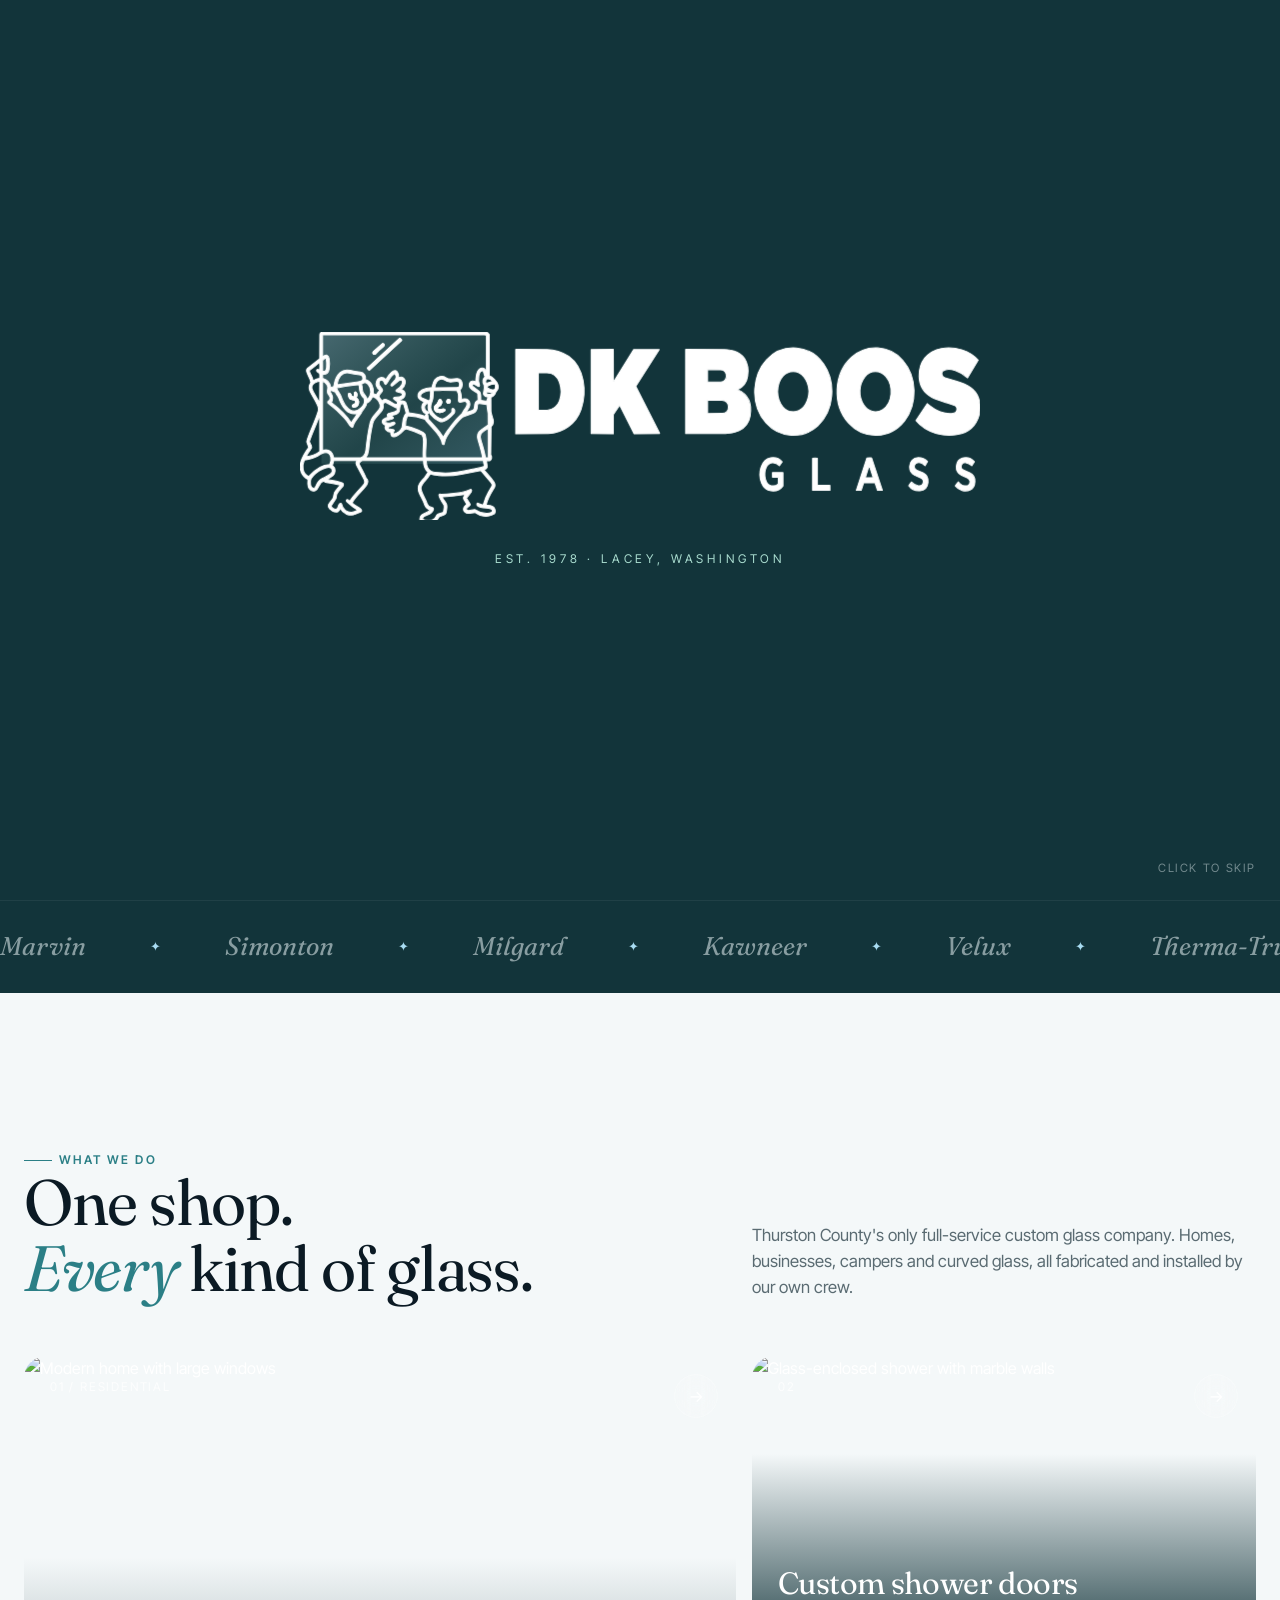
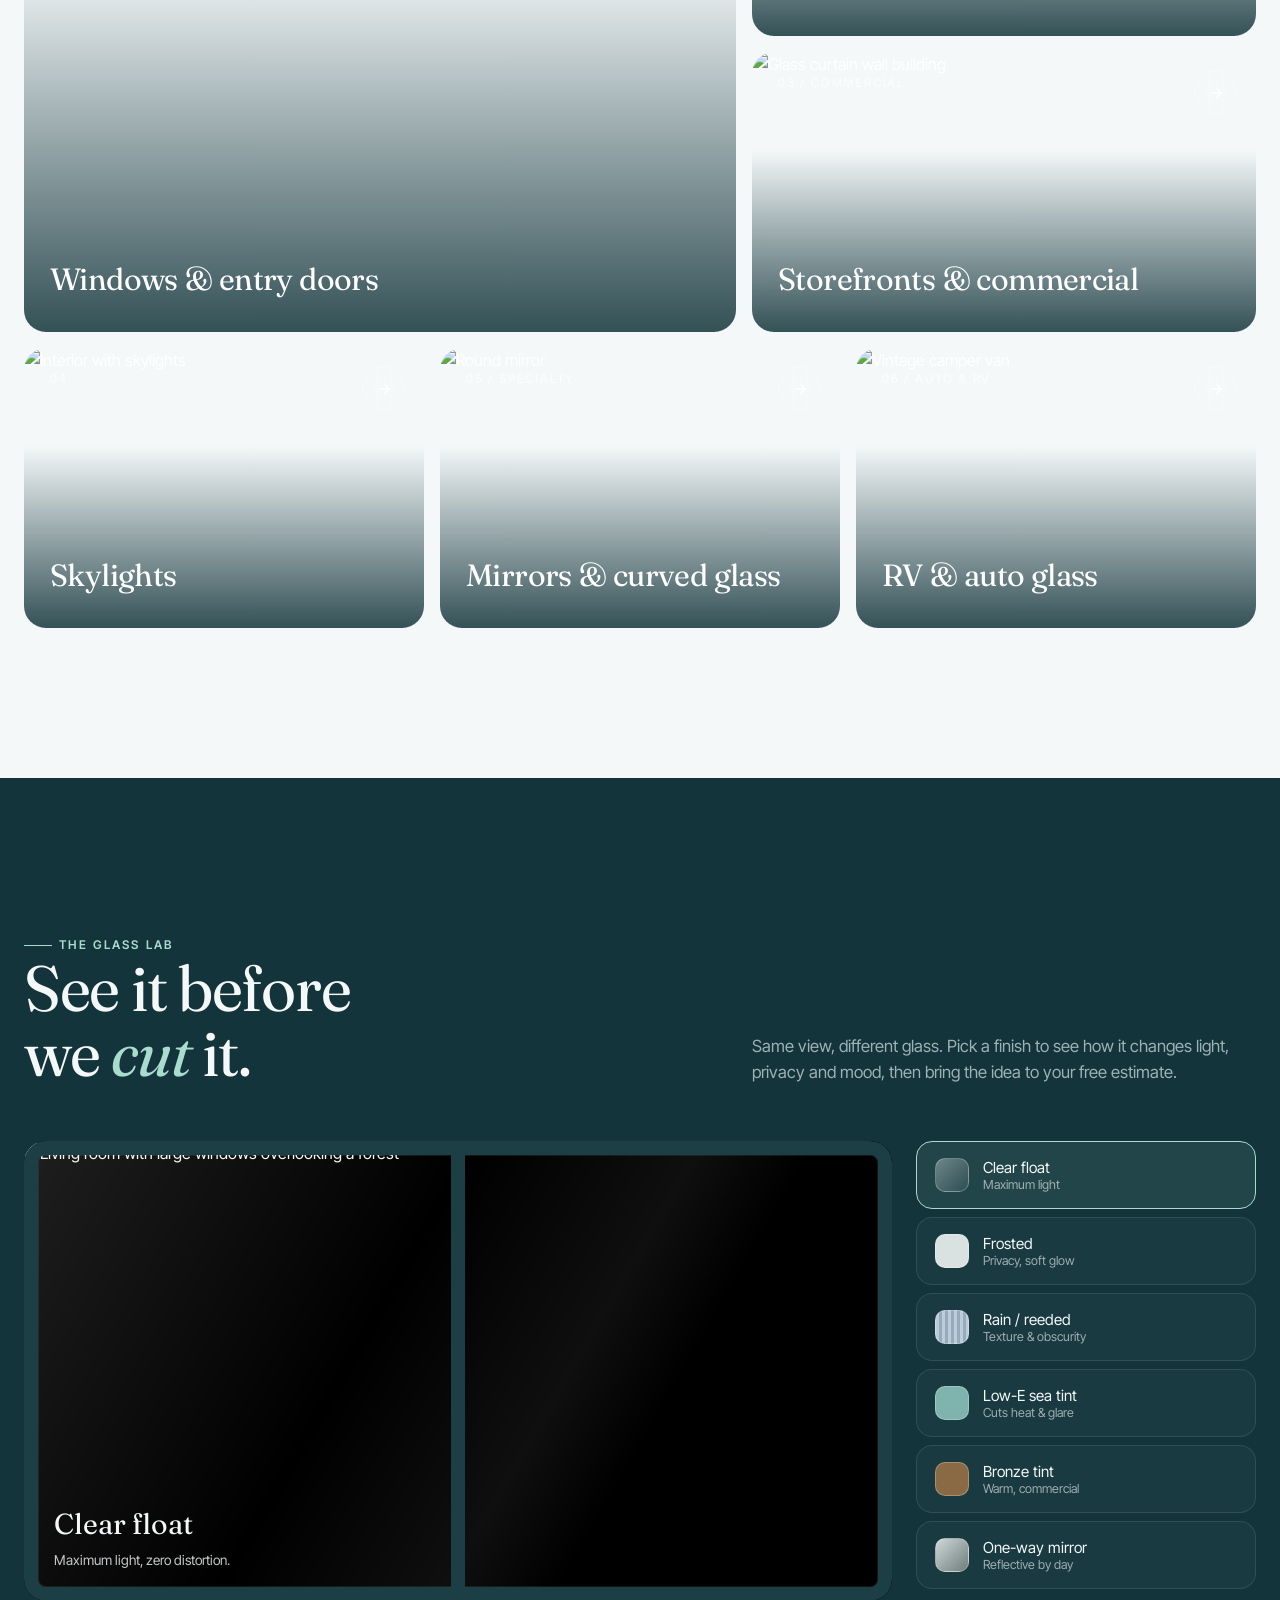
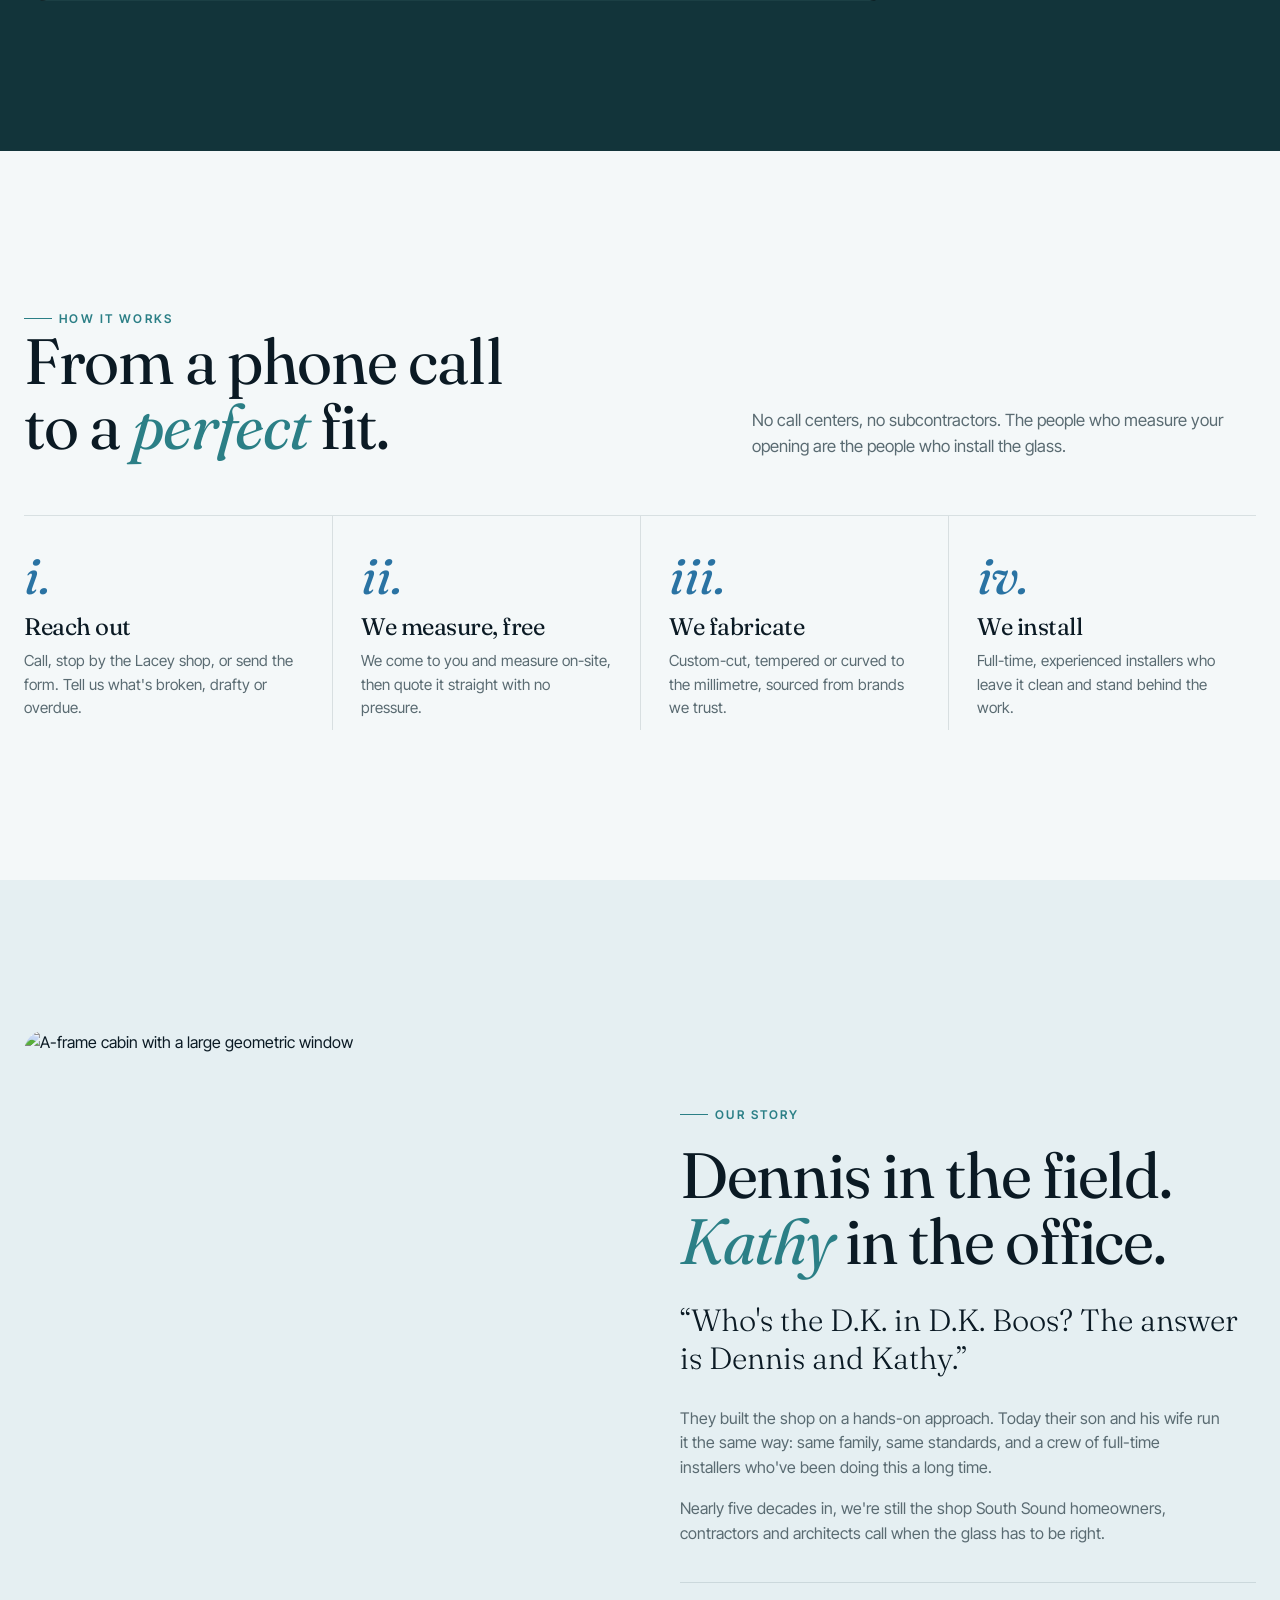
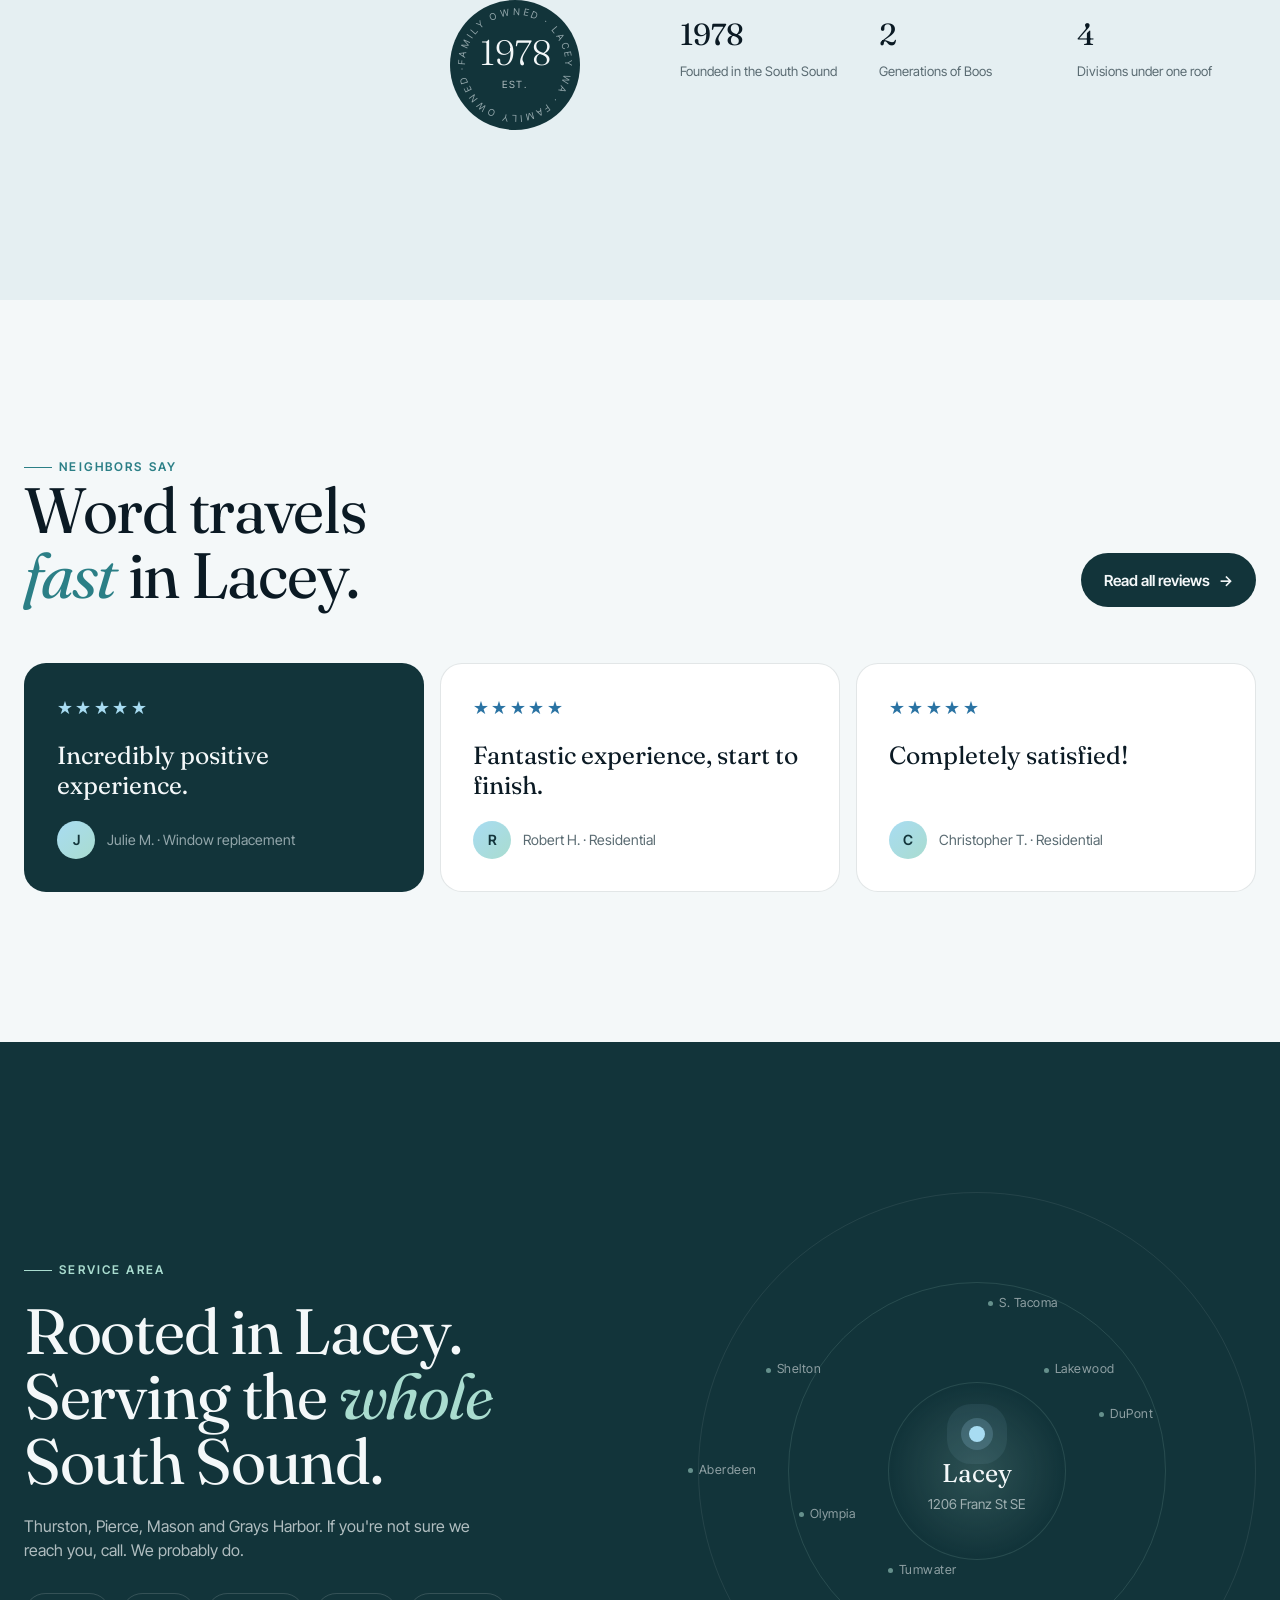
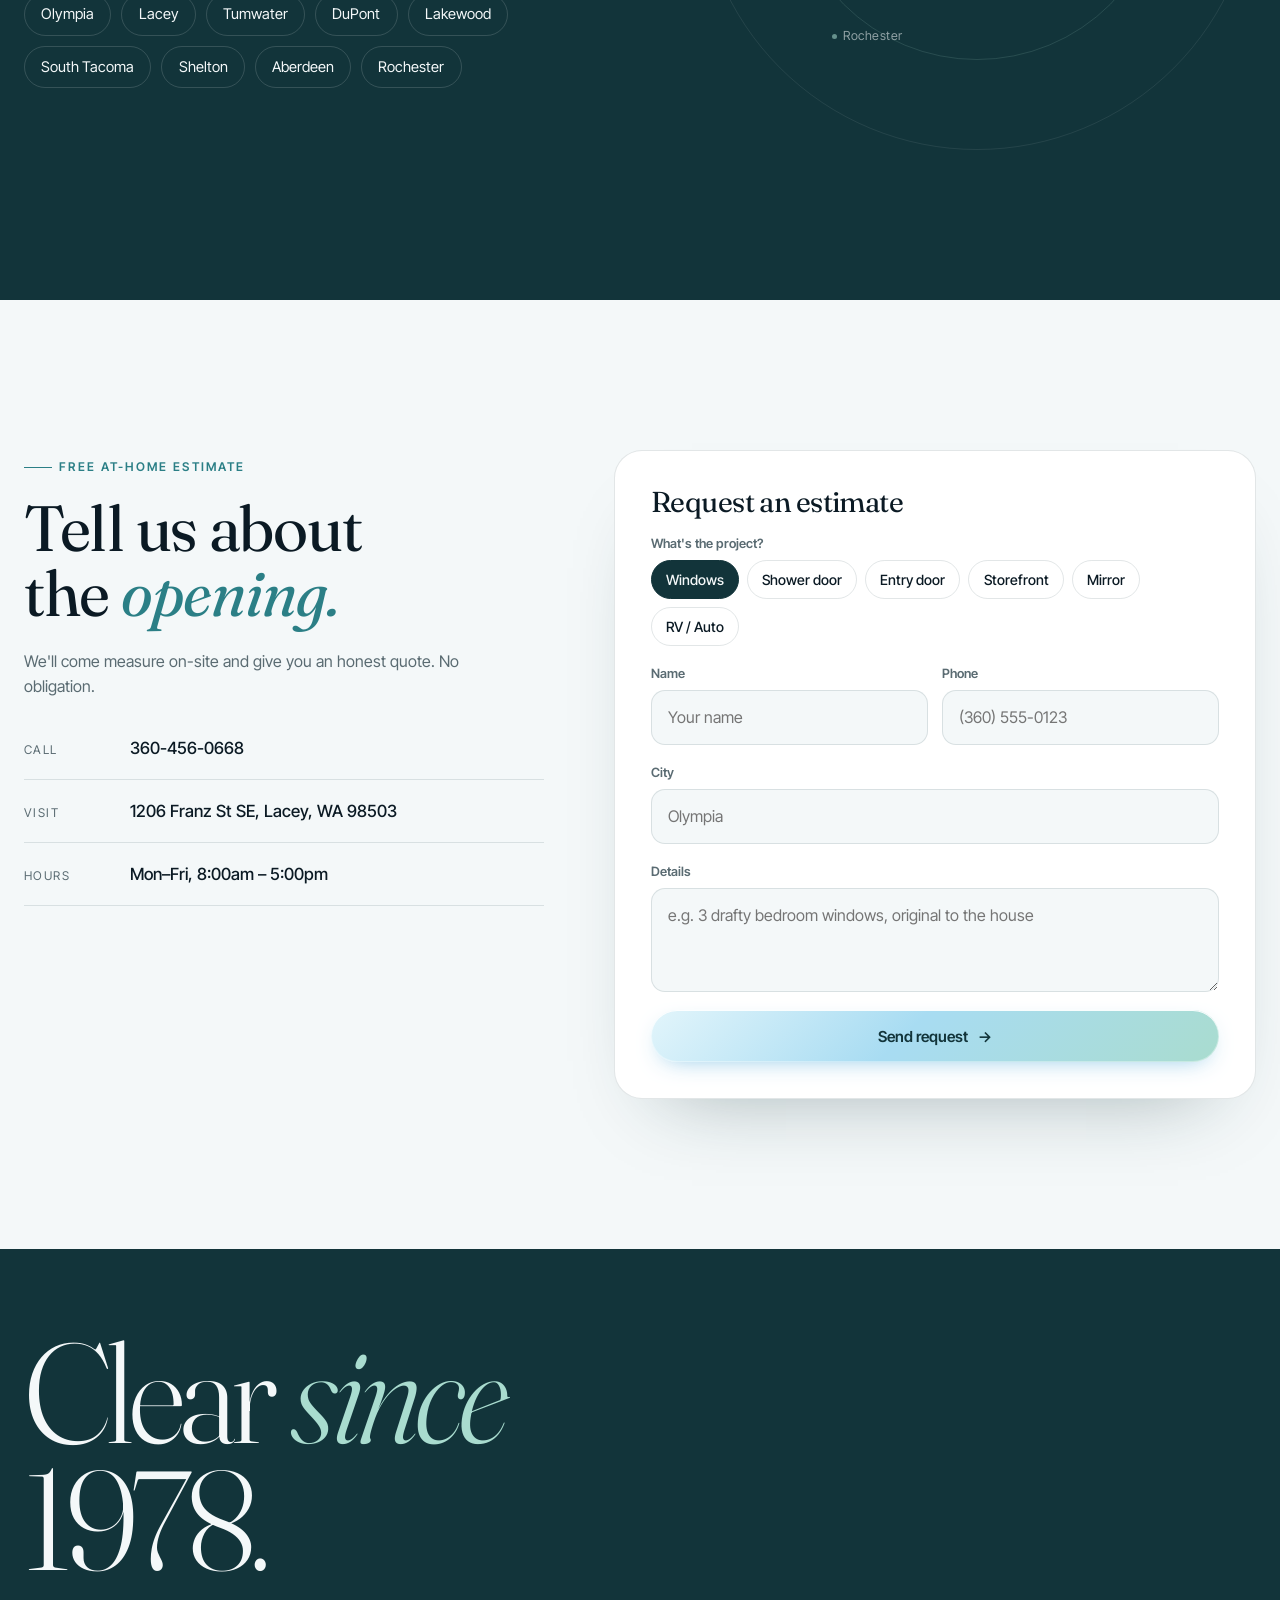
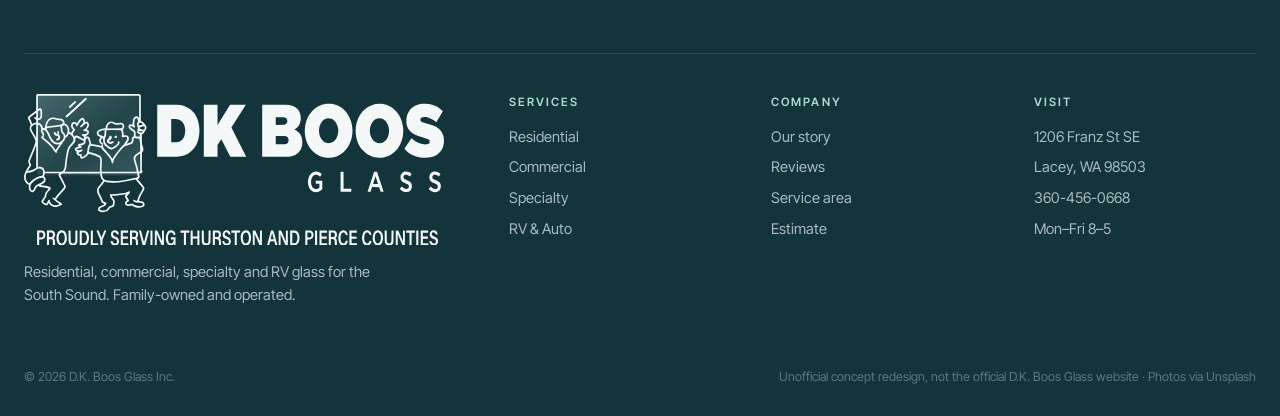
==== index.html @ 92bb576a "D.K. Boos Glass concept redesign Single-page prototype: deep-teal and ice-blue glass theme, inline S" ====
<!doctype html>
<html lang="en">
<head>
<meta charset="utf-8">
<meta name="viewport" content="width=device-width, initial-scale=1">
<meta name="robots" content="noindex, nofollow">
<title>D.K. Boos Glass — Concept</title>
<link rel="preconnect" href="https://fonts.googleapis.com">
<link rel="preconnect" href="https://fonts.gstatic.com" crossorigin>
<link href="https://fonts.googleapis.com/css2?family=Fraunces:ital,opsz,wght@0,9..144,300..700;1,9..144,300..600&family=Inter+Tight:wght@400;500;600&display=swap" rel="stylesheet">
<style>
:root{
  --ink:#12343a;        /* deep teal (logo ref) */
  --ink-2:#1b3f44;
  --paper:#f4f8f9;      /* cool white */
  --paper-2:#e5eff2;    /* mist */
  --sea:#a9dccf;        /* sea glass */
  --sea-deep:#2b7f86;   /* teal for accents on light */
  --accent:#a8dcf2;     /* ice blue */
  --accent-2:#6fb8e0;   /* sky */
  --accent-ink:#2a73a3; /* blue for accents on light */
  --text:#0b1a24;
  --muted:#5a6b72;
  --line:rgba(18,52,58,.12);
  --glass:rgba(255,255,255,.08);
  --glass-line:rgba(255,255,255,.18);
  --serif:"Fraunces", Georgia, serif;
  --sans:"Inter Tight", system-ui, -apple-system, sans-serif;
  --r:22px;
  --ease:cubic-bezier(.2,.7,.1,1);
}
*{box-sizing:border-box;margin:0;padding:0}
html{scroll-behavior:smooth}
body{font-family:var(--sans);color:var(--text);background:var(--paper);-webkit-font-smoothing:antialiased;line-height:1.55;overflow-x:hidden}
img{display:block;max-width:100%}
a{color:inherit;text-decoration:none}
.wrap{width:min(1240px,100% - 48px);margin-inline:auto}
.eyebrow{font-size:.75rem;letter-spacing:.18em;text-transform:uppercase;font-weight:600;color:var(--sea-deep);display:inline-flex;align-items:center;gap:.6em}
.eyebrow::before{content:"";width:28px;height:1px;background:currentColor}
h1,h2,h3{font-family:var(--serif);font-weight:400;letter-spacing:-.02em;line-height:1.02}
h2{font-size:clamp(2.4rem,5vw,4.2rem)}
em{font-style:italic;color:var(--sea-deep)}
.btn{display:inline-flex;align-items:center;gap:.6em;padding:1em 1.5em;border-radius:999px;font-weight:600;font-size:.95rem;transition:transform .3s var(--ease),background .3s,box-shadow .3s;cursor:pointer;border:0;font-family:inherit}
.btn:hover{transform:translateY(-2px)}
.btn-primary{background:linear-gradient(135deg,#e2f5fb 0%,var(--accent) 45%,var(--sea) 100%);color:var(--ink);position:relative;overflow:hidden;box-shadow:inset 0 1px 0 rgba(255,255,255,.9),inset 0 0 0 1px rgba(255,255,255,.35),0 8px 24px -12px rgba(111,184,224,.9)}
.btn-primary::after{content:"";position:absolute;inset:0;background:linear-gradient(115deg,transparent 30%,rgba(255,255,255,.7) 50%,transparent 70%);transform:translateX(-120%);transition:transform .8s var(--ease)}
.btn-primary:hover::after{transform:translateX(120%)}
.btn-primary:hover{box-shadow:inset 0 1px 0 rgba(255,255,255,.9),0 14px 34px -10px rgba(111,184,224,.95)}
.btn-primary>*{position:relative;z-index:1}
.btn-ghost{background:var(--glass);color:#fff;border:1px solid var(--glass-line);backdrop-filter:blur(12px);-webkit-backdrop-filter:blur(12px)}
.btn-dark{background:var(--ink);color:var(--paper)}
.arrow{transition:transform .3s var(--ease)}
.btn:hover .arrow{transform:translateX(4px)}

/* NAV */
.nav{position:fixed;top:16px;left:50%;transform:translateX(-50%);z-index:50;width:min(1240px,100% - 32px);display:flex;align-items:center;justify-content:space-between;padding:10px 10px 10px 22px;border-radius:999px;background:rgba(18,52,58,.35);border:1px solid var(--glass-line);backdrop-filter:blur(18px) saturate(1.4);-webkit-backdrop-filter:blur(18px) saturate(1.4);color:#fff;transition:background .4s}
.nav.scrolled{background:rgba(18,52,58,.82)}
.logo{display:flex;align-items:center;gap:.65em;font-family:var(--serif);font-size:1.25rem;letter-spacing:-.01em}
.logo-mark{width:30px;height:30px;border-radius:8px;background:linear-gradient(135deg,var(--sea) 0%,rgba(169,214,200,.25) 55%,var(--accent) 100%);position:relative;overflow:hidden;box-shadow:inset 0 0 0 1px rgba(255,255,255,.4)}
.logo-mark::after{content:"";position:absolute;inset:-40%;background:linear-gradient(115deg,transparent 40%,rgba(255,255,255,.75) 50%,transparent 60%);animation:sheen 5s infinite}
@keyframes sheen{0%,60%{transform:translateX(-60%)}100%{transform:translateX(60%)}}
.brand-logo{height:42px;width:auto;color:#fff;display:block;overflow:hidden}
.foot-logo{height:auto;width:min(420px,100%);color:var(--paper)}
.glint{animation:glint 7s var(--ease) infinite}
@keyframes glint{0%,55%{transform:translate(0,0) skewX(-18deg)}100%{transform:translate(150px,0) skewX(-18deg)}}
.logo:hover .glint{animation-duration:1.6s}
.hero .eyebrow{text-shadow:0 1px 12px rgba(0,0,0,.6)}
.logo-est{font-family:var(--sans);font-size:.58rem;letter-spacing:.18em;text-transform:uppercase;line-height:1.3;color:var(--accent);padding-left:.8em;border-left:1px solid var(--glass-line)}
.logo small{font-family:var(--sans);font-size:.62rem;letter-spacing:.2em;text-transform:uppercase;opacity:.6;display:block;margin-top:2px}
.nav-links{display:flex;gap:2rem;font-size:.9rem;opacity:.9}
.nav-links a{position:relative}
.nav-links a::after{content:"";position:absolute;left:0;bottom:-4px;height:1px;width:100%;background:var(--sea);transform:scaleX(0);transform-origin:left;transition:transform .3s var(--ease)}
.nav-links a:hover::after{transform:scaleX(1)}
.nav-cta{display:flex;gap:8px;align-items:center}
.nav-phone{font-size:.88rem;opacity:.85;padding:0 .6em}
.nav .btn{padding:.75em 1.2em}

/* HERO */
.hero{position:relative;min-height:100svh;display:flex;align-items:flex-end;color:#fff;background:var(--ink);overflow:hidden}
.hero-img{position:absolute;inset:0;background:url("https://images.unsplash.com/photo-1781328487854-07a1600ab0a8?auto=format&fit=crop&w=2400&q=80") center/cover;transform:scale(1.08);animation:heroZoom 18s var(--ease) forwards}
@keyframes heroZoom{to{transform:scale(1)}}
.hero::after{content:"";position:absolute;inset:0;background:linear-gradient(180deg,rgba(18,52,58,.55) 0%,rgba(18,52,58,.1) 35%,rgba(18,52,58,.85) 100%)}
.hero-inner{position:relative;z-index:2;padding:0 0 64px;display:grid;grid-template-columns:1.4fr .8fr;gap:48px;align-items:end}
.hero .eyebrow{color:var(--sea)}
.hero h1{font-size:clamp(3.2rem,9vw,8.4rem);font-weight:300;margin:.25em 0 .3em}
.hero h1 em{color:var(--sea);font-weight:300}
.hero p.lead{font-size:clamp(1.05rem,1.4vw,1.25rem);max-width:34em;opacity:.85}
.hero-actions{display:flex;gap:12px;flex-wrap:wrap;margin-top:2rem}
.pane{background:rgba(255,255,255,.07);border:1px solid var(--glass-line);border-radius:var(--r);backdrop-filter:blur(22px) saturate(1.5);-webkit-backdrop-filter:blur(22px) saturate(1.5);padding:26px;position:relative;overflow:hidden}
.pane::before{content:"";position:absolute;inset:0;background:linear-gradient(130deg,rgba(255,255,255,.18),transparent 40%);pointer-events:none}
.stats{display:grid;grid-template-columns:1fr 1fr;gap:22px}
.stat b{font-family:var(--serif);font-weight:300;font-size:2.6rem;display:block;line-height:1}
.stat span{font-size:.78rem;opacity:.7;letter-spacing:.04em}
.pane hr{border:0;border-top:1px solid var(--glass-line);margin:20px 0}
.pane .open{display:flex;align-items:center;gap:.6em;font-size:.85rem}
.dot{width:8px;height:8px;border-radius:50%;background:#6fe3b4;box-shadow:0 0 0 4px rgba(111,227,180,.2);animation:pulse 2s infinite}
@keyframes pulse{50%{box-shadow:0 0 0 8px rgba(111,227,180,0)}}
.scroll-cue{position:absolute;left:50%;bottom:18px;z-index:3;width:1px;height:38px;background:linear-gradient(var(--sea),transparent);animation:cue 2s infinite}
@keyframes cue{0%{transform:scaleY(0);transform-origin:top}50%{transform:scaleY(1);transform-origin:top}51%{transform-origin:bottom}100%{transform:scaleY(0);transform-origin:bottom}}

/* MARQUEE */
.marquee{background:var(--ink);color:rgba(234,244,246,.55);padding:26px 0;overflow:hidden;border-top:1px solid rgba(255,255,255,.06)}
.marquee-track{display:flex;gap:64px;width:max-content;animation:marq 38s linear infinite;font-family:var(--serif);font-size:1.6rem;font-style:italic}
.marquee-track span{display:flex;align-items:center;gap:64px;white-space:nowrap}
.marquee-track span::after{content:"✦";font-style:normal;font-size:.8rem;color:var(--accent)}
@keyframes marq{to{transform:translateX(-50%)}}

/* SECTIONS */
section{padding:clamp(80px,12vw,150px) 0}
.sec-head{display:flex;justify-content:space-between;align-items:end;gap:40px;margin-bottom:56px;flex-wrap:wrap}
.sec-head p{max-width:30em;color:var(--muted);font-size:1.05rem}

/* SERVICES BENTO */
.bento{display:grid;grid-template-columns:repeat(12,1fr);grid-auto-rows:280px;gap:16px}
.tile{position:relative;border-radius:var(--r);overflow:hidden;color:#fff;isolation:isolate;cursor:pointer}
.tile img{position:absolute;inset:0;width:100%;height:100%;object-fit:cover;transition:transform 1s var(--ease)}
.tile:hover img{transform:scale(1.06)}
.tile::after{content:"";position:absolute;inset:0;background:linear-gradient(180deg,transparent 35%,rgba(18,52,58,.85));z-index:1}
.tile-body{position:absolute;inset:auto 0 0 0;padding:26px;z-index:2}
.tile h3{font-size:clamp(1.6rem,2.4vw,2.3rem);margin-bottom:.35em}
.tile .tags{display:flex;flex-wrap:wrap;gap:6px;max-height:0;opacity:0;overflow:hidden;transition:max-height .5s var(--ease),opacity .4s}
.tile:hover .tags,.tile:focus-within .tags{max-height:120px;opacity:1}
.tag{font-size:.75rem;padding:.4em .8em;border-radius:999px;background:rgba(255,255,255,.12);border:1px solid rgba(255,255,255,.2);backdrop-filter:blur(8px);-webkit-backdrop-filter:blur(8px)}
.tile .num{position:absolute;top:22px;left:26px;z-index:2;font-size:.75rem;letter-spacing:.15em;opacity:.8}
.tile .go{position:absolute;top:18px;right:18px;z-index:2;width:44px;height:44px;border-radius:50%;display:grid;place-items:center;background:rgba(255,255,255,.12);border:1px solid rgba(255,255,255,.25);backdrop-filter:blur(10px);-webkit-backdrop-filter:blur(10px);transition:background .3s,transform .4s var(--ease)}
.tile:hover .go{background:var(--accent);color:var(--ink);transform:rotate(-45deg)}
.t1{grid-column:span 7;grid-row:span 2}
.t2{grid-column:span 5}
.t3{grid-column:span 5}
.t4{grid-column:span 4}
.t5{grid-column:span 4}
.t6{grid-column:span 4}

/* GLASS LAB */
.lab{background:var(--ink);color:var(--paper)}
.lab .eyebrow{color:var(--sea)}
.lab .sec-head p{color:rgba(234,244,246,.65)}
.lab em{color:var(--sea)}
.lab-grid{display:grid;grid-template-columns:1fr 340px;gap:24px;align-items:stretch}
.lab-grid>*{min-width:0}
.viewer{position:relative;min-width:0;border-radius:var(--r);overflow:hidden;min-height:460px;background:#000}
.viewer img{position:absolute;inset:0;width:100%;height:100%;object-fit:cover}
.sheet{position:absolute;inset:0;transition:all .7s var(--ease)}
.frame{position:absolute;inset:0;pointer-events:none;border:14px solid #1b3f44;border-radius:var(--r);box-shadow:inset 0 0 0 1px rgba(255,255,255,.08)}
.frame::before{content:"";position:absolute;left:50%;top:0;bottom:0;width:14px;transform:translateX(-50%);background:#1b3f44}
.viewer-label{position:absolute;left:30px;bottom:30px;z-index:3}
.viewer-label b{font-family:var(--serif);font-weight:400;font-size:1.8rem;display:block}
.viewer-label span{font-size:.85rem;opacity:.8}
.options{display:flex;flex-direction:column;gap:8px}
.opt{display:flex;align-items:center;gap:14px;padding:16px 18px;border-radius:16px;border:1px solid rgba(255,255,255,.1);background:rgba(255,255,255,.03);cursor:pointer;transition:all .3s var(--ease);text-align:left;color:inherit;font-family:inherit;font-size:.95rem}
.opt:hover{background:rgba(255,255,255,.07)}
.opt.active{border-color:var(--sea);background:rgba(169,214,200,.1)}
.swatch{width:34px;height:34px;border-radius:10px;flex-shrink:0;border:1px solid rgba(255,255,255,.25)}
.opt small{display:block;opacity:.6;font-size:.78rem}

/* PROCESS */
.steps{display:grid;grid-template-columns:repeat(4,1fr);gap:0;border-top:1px solid var(--line)}
.step{padding:34px 28px 10px 0;position:relative}
.step + .step{padding-left:28px;border-left:1px solid var(--line)}
.step .n{font-family:var(--serif);font-style:italic;font-size:3.2rem;color:var(--accent-ink);line-height:1}
.step h3{font-size:1.5rem;margin:.6em 0 .4em}
.step p{color:var(--muted);font-size:.95rem}

/* STORY */
.story{background:var(--paper-2)}
.story-grid{display:grid;grid-template-columns:1fr 1fr;gap:80px;align-items:center}
.story-img{position:relative;border-radius:var(--r);overflow:hidden;aspect-ratio:4/5}
.story-img img{width:100%;height:100%;object-fit:cover}
.badge{position:absolute;right:20px;bottom:20px;width:130px;height:130px;border-radius:50%;background:var(--ink);color:var(--paper);display:grid;place-items:center;text-align:center;font-family:var(--serif)}
.badge b{font-size:2.2rem;font-weight:300;display:block;line-height:1}
.badge span{font-family:var(--sans);font-size:.62rem;letter-spacing:.18em;text-transform:uppercase;opacity:.7}
.badge svg{position:absolute;inset:0;animation:spin 22s linear infinite}
@keyframes spin{to{transform:rotate(360deg)}}
.story blockquote{font-family:var(--serif);font-size:clamp(1.5rem,2.4vw,2.1rem);line-height:1.25;margin:28px 0;font-weight:300}
.story p{color:var(--muted);margin-bottom:1em;max-width:34em}
.facts{display:grid;grid-template-columns:repeat(3,1fr);gap:20px;margin-top:36px;padding-top:28px;border-top:1px solid var(--line)}
.facts b{font-family:var(--serif);font-weight:400;font-size:1.9rem;display:block}
.facts span{font-size:.82rem;color:var(--muted)}

/* REVIEWS */
.reviews-row{display:grid;grid-template-columns:repeat(3,1fr);gap:16px}
.review{padding:32px;border-radius:var(--r);background:#fff;border:1px solid var(--line);display:flex;flex-direction:column;gap:20px;transition:transform .4s var(--ease),box-shadow .4s}
.review:hover{transform:translateY(-6px);box-shadow:0 30px 60px -30px rgba(18,52,58,.35)}
.stars{color:var(--accent-ink);letter-spacing:.15em}
.review q{font-family:var(--serif);font-size:1.55rem;line-height:1.2;quotes:none}
.review .who{margin-top:auto;font-size:.88rem;color:var(--muted);display:flex;align-items:center;gap:12px}
.avatar{width:38px;height:38px;border-radius:50%;background:var(--sea);display:grid;place-items:center;font-weight:600;color:var(--ink)}
.review.feature{background:var(--ink);color:var(--paper);border-color:transparent}
.review.feature .who{color:rgba(234,244,246,.6)}
.review.feature .stars{color:var(--accent)}
.avatar{background:linear-gradient(135deg,var(--accent),var(--sea))}

/* AREA */
.area{background:var(--ink);color:var(--paper);position:relative;overflow:hidden}
.area .eyebrow{color:var(--sea)}
.area em{color:var(--sea)}
.area-grid{display:grid;grid-template-columns:1.1fr 1fr;gap:60px;align-items:center}
.chips{display:flex;flex-wrap:wrap;gap:10px;margin-top:30px}
.chip{padding:.6em 1.1em;border-radius:999px;border:1px solid rgba(255,255,255,.15);font-size:.92rem;transition:all .3s}
.chip:hover{background:var(--sea);color:var(--ink);border-color:var(--sea)}
.map{position:relative;aspect-ratio:1;border-radius:50%;border:1px solid rgba(255,255,255,.08);display:grid;place-items:center}
.map::before,.map::after{content:"";position:absolute;border-radius:50%;border:1px solid rgba(169,214,200,.15)}
.map::before{inset:16%}
.map::after{inset:34%;background:radial-gradient(circle,rgba(169,214,200,.18),transparent 70%)}
.pin{position:relative;z-index:2;text-align:center}
.pin i{display:block;width:16px;height:16px;border-radius:50%;background:var(--accent);margin:0 auto 12px;box-shadow:0 0 0 8px rgba(159,211,239,.2),0 0 0 22px rgba(159,211,239,.08)}
.pin b{font-family:var(--serif);font-weight:400;font-size:1.6rem}
.pin span{display:block;font-size:.85rem;opacity:.6}
.town{position:absolute;font-size:.78rem;opacity:.55;letter-spacing:.04em}
.town::before{content:"";display:inline-block;width:5px;height:5px;border-radius:50%;background:var(--sea);margin-right:6px;vertical-align:middle}

/* CTA / FORM */
.cta-grid{display:grid;grid-template-columns:1fr 1.1fr;gap:70px;align-items:start}
.cta h2{margin:18px 0 24px}
.contact-list{margin-top:36px;display:grid;gap:18px}
.contact-list div{display:flex;gap:16px;align-items:baseline;padding-bottom:18px;border-bottom:1px solid var(--line)}
.contact-list small{width:90px;flex-shrink:0;font-size:.75rem;letter-spacing:.12em;text-transform:uppercase;color:var(--muted)}
.contact-list b{font-weight:500;font-size:1.05rem}
form{background:#fff;border:1px solid var(--line);border-radius:28px;padding:36px;display:grid;gap:18px;box-shadow:0 40px 80px -50px rgba(18,52,58,.4)}
form h3{font-size:1.8rem}
.field{display:grid;gap:6px}
.field label{font-size:.8rem;font-weight:600;color:var(--muted)}
.field input,.field textarea{font:inherit;padding:14px 16px;border-radius:14px;border:1px solid var(--line);background:var(--paper);transition:border .2s,box-shadow .2s;resize:vertical}
.field input:focus,.field textarea:focus{outline:0;border-color:var(--sea-deep);box-shadow:0 0 0 4px rgba(63,138,120,.15)}
.two{display:grid;grid-template-columns:1fr 1fr;gap:14px}
.picks{display:flex;flex-wrap:wrap;gap:8px}
.picks input{display:none}
.picks label{padding:.55em 1em;border-radius:999px;border:1px solid var(--line);font-size:.88rem;cursor:pointer;font-weight:500;color:var(--text);transition:all .2s}
.picks input:checked + label{background:var(--ink);color:var(--paper);border-color:var(--ink)}
form .btn{justify-content:center;width:100%;padding:1.1em}
.sent{display:none;text-align:center;padding:40px 10px}
.sent b{font-family:var(--serif);font-size:2rem;font-weight:400;display:block;margin-bottom:.3em}

/* FOOTER */
footer{background:var(--ink);color:rgba(234,244,246,.7);padding:80px 0 30px}
.foot-big{font-family:var(--serif);font-size:clamp(3rem,11vw,10rem);line-height:.9;color:var(--paper);letter-spacing:-.04em;font-weight:300}
.foot-big em{color:var(--sea)}
.foot-grid{display:grid;grid-template-columns:2fr 1fr 1fr 1fr;gap:40px;margin-top:70px;padding-top:40px;border-top:1px solid rgba(255,255,255,.1);font-size:.92rem}
.foot-grid h4{font-size:.72rem;letter-spacing:.18em;text-transform:uppercase;color:var(--sea);margin-bottom:14px;font-weight:600}
.foot-grid li{list-style:none;margin-bottom:8px}
.foot-grid a:hover{color:var(--paper)}
.legal{display:flex;justify-content:space-between;margin-top:60px;font-size:.78rem;opacity:.5;flex-wrap:wrap;gap:10px}


/* INTRO — logo draws itself, then flies into the nav */
.intro{position:fixed;inset:0;z-index:100;display:grid;place-items:center;background-color:var(--ink);transition:background-color .9s var(--ease);cursor:pointer}
.intro.out{background-color:rgba(18,52,58,0);pointer-events:none}
.intro-wrap{display:flex;flex-direction:column;align-items:center;gap:30px}
.intro svg{width:min(680px,84vw);height:auto;color:#fff;overflow:hidden;transform-origin:0 0;transition:transform .95s cubic-bezier(.7,0,.2,1)}
.intro .pane-tint{opacity:0;transition:opacity .8s ease 2.1s}
.intro.drawn .pane-tint{opacity:1}
.intro .glint{animation:glintOnce 1.1s var(--ease) 2.3s both}
@keyframes glintOnce{from{transform:translate(0,0) skewX(-18deg)}to{transform:translate(150px,0) skewX(-18deg)}}
.intro-sub{font-size:.75rem;letter-spacing:.32em;text-transform:uppercase;color:var(--sea);opacity:0;transform:translateY(8px);transition:opacity .7s ease 2s,transform .7s var(--ease) 2s}
.intro.drawn .intro-sub{opacity:1;transform:none}
.intro.out .intro-sub{opacity:0;transition-delay:0s;transition-duration:.3s}
.intro-skip{position:absolute;right:24px;bottom:22px;font-size:.72rem;letter-spacing:.14em;text-transform:uppercase;color:rgba(234,244,246,.45);transition:opacity .3s}
.intro.out .intro-skip{opacity:0}
body.intro-on{overflow:hidden}
body.intro-on .nav .brand-logo{opacity:0}
.nav .brand-logo{transition:opacity .25s}

/* REVEAL */
.reveal{opacity:0;transform:translateY(30px);transition:opacity 1s var(--ease),transform 1s var(--ease)}
.reveal.in{opacity:1;transform:none}
@media (prefers-reduced-motion:reduce){*{animation:none!important;transition:none!important}.reveal{opacity:1;transform:none}}

/* RESPONSIVE */
@media (max-width:960px){
  .nav-links,.nav-phone{display:none}
  .hero-inner,.lab-grid,.story-grid,.area-grid,.cta-grid{grid-template-columns:1fr}
  .bento{grid-auto-rows:240px}
  .viewer{min-height:0;aspect-ratio:16/10}
  .hero-inner{padding-top:130px;gap:32px}
  .t1{grid-column:span 12}
  .t2,.t3,.t4,.t5,.t6{grid-column:span 6}
  .steps{grid-template-columns:1fr 1fr}
  .step:nth-child(3){border-left:0;padding-left:0}
  .reviews-row{grid-template-columns:1fr}
  .foot-grid{grid-template-columns:1fr 1fr}
  .map{max-width:420px;margin-inline:auto;width:100%}
}
@media (max-width:600px){
  .wrap{width:calc(100% - 32px)}
  .logo-est{display:none}
  .nav{padding:8px 8px 8px 10px}
  .nav .btn{white-space:nowrap;padding:.7em 1em;font-size:.85rem}
  .brand-logo:not(.foot-logo){height:32px}
  .t2,.t3,.t4,.t5,.t6{grid-column:span 12}
  .steps{grid-template-columns:1fr}
  .step + .step{border-left:0;padding-left:0;border-top:1px solid var(--line)}
  .two{grid-template-columns:1fr}
  .facts{grid-template-columns:1fr 1fr}
  .tile .tags{max-height:120px;opacity:1}
  .options{display:grid;grid-template-columns:1fr 1fr}
  .opt small{display:none}
  form{padding:24px}
}
</style>
</head>
<body>
<svg width="0" height="0" style="position:absolute" aria-hidden="true"><defs><linearGradient id="paneGrad" x1="0" y1="0" x2="1" y2="1"><stop offset="0" stop-color="#cdeef9" stop-opacity=".28"/><stop offset=".55" stop-color="#a9dccf" stop-opacity=".1"/><stop offset="1" stop-color="#a8dcf2" stop-opacity=".22"/></linearGradient><linearGradient id="glintGrad" x1="0" x2="1"><stop offset="0" stop-color="#fff" stop-opacity="0"/><stop offset=".5" stop-color="#fff" stop-opacity=".75"/><stop offset="1" stop-color="#fff" stop-opacity="0"/></linearGradient><clipPath id="paneClip"><rect x="9.6" y="0.8" width="74" height="58"/></clipPath><g id="dk-art"><g><g><path fill="currentColor" d="M299.21,70.42c-2.37,1.15-5.13.22-6.7-1.74.39-.73.82-1.29,1.34-1.81,1.02,1.28,2.49,2.09,4.06,1.72.87-.21,1.2-1.06,1.17-1.81s-.48-1.4-1.28-1.75l-2.5-1.08c-1.66-.71-2.46-2.15-2.33-3.95s.96-3.27,2.7-3.74c1.97-.53,4.07.14,5.36,1.62l-1.17,1.83c-.79-.8-1.62-1.27-2.65-1.39s-1.75.38-2.01,1.22.11,1.7,1,2.1l2.75,1.23c1.58.71,2.37,2.05,2.32,3.83-.04,1.45-.54,3.02-2.04,3.74Z"/><path fill="currentColor" d="M276.66,70.89c-2.03.13-3.82-.66-4.97-2.24.35-.63.73-1.16,1.24-1.72.89.9,1.85,1.55,3.04,1.72,1,.14,1.87-.32,2.13-1.18s0-1.86-.91-2.27l-2.89-1.29c-1.56-.7-2.21-2.05-2.2-3.72.01-2.29,1.5-4.12,3.88-4.14,1.55-.01,3.01.57,4.13,1.72l-1.11,1.9c-.82-.71-1.58-1.27-2.61-1.38s-1.88.29-2.12,1.29c-.18.76.15,1.67,1.05,2.07l2.76,1.22c1.76.78,2.44,2.42,2.25,4.29-.2,1.98-1.46,3.58-3.67,3.71Z"/><path fill="currentColor" d="M236.54,68.44l.02,2.26h-7.76s0-14.35,0-14.35c.69-.12,1.37-.12,2.15,0v12.11s5.6-.02,5.6-.02Z"/><path fill="currentColor" d="M190.68,109.21c-.53.23-1.11.18-1.76.04l-3.44-7.97-.04,7.97c-.44.14-.9.15-1.37,0v-10.47c.63-.14,1.16-.12,1.84,0l3.37,7.74v-7.72c.52-.15.97-.14,1.38-.01l.02,10.43Z"/><path fill="currentColor" d="M275.3,109.21c-.52.23-1.11.18-1.75.04l-3.43-7.96-.02,7.96c-.47.14-.91.15-1.39,0v-10.47c.62-.14,1.15-.12,1.83,0l3.38,7.74-.02-7.74c.54-.13.97-.11,1.38,0l.02,10.43Z"/><path fill="currentColor" d="M171.97,109.2c-.6.24-1.19.2-1.77.02l-3.47-8.09v8.14c-.47.12-.81.11-1.36.04v-10.55c.55-.11,1.08-.08,1.79-.04l3.36,7.61.07-7.56c.42-.12.87-.13,1.36.02v10.41Z"/><path fill="currentColor" d="M101.16,109.2c-.62.26-1.13.17-1.75.07l-3.51-8.1.05,8.08c-.44.14-.87.15-1.37,0v-10.47c.64-.15,1.18-.13,1.81,0l3.37,7.73v-7.73c.5-.13.86-.13,1.36,0l.02,10.42Z"/><path fill="currentColor" d="M106.24,105.13c-.13-.48-.1-.94-.06-1.56h3.4s-.03,5.53-.03,5.53c0,.27-.67.36-.9.21-.2-.13-.26-.43-.37-.92-.72.98-1.65,1.27-2.84,1.08-3.06-.48-3.81-6.01-1.98-9.27.8-1.41,2.3-1.96,3.82-1.54,1.27.35,2.2,1.74,2.17,3.13-.52.05-1.12.08-1.39-.13-.23-.86-.69-1.5-1.52-1.61-2.41-.32-3.14,3.81-2.02,6.72.3.78.98,1.19,1.7,1.22,1.29.06,2.03-1.3,1.89-2.9l-1.88.04Z"/><path fill="currentColor" d="M38.62,98.77l-.02,7.26c0,1-.29,2.07-1.06,2.74-1.12.97-2.97,1.02-4.15.1-.77-.6-1.14-1.7-1.15-2.65l-.06-7.42c.52-.13.93-.15,1.47,0l.11,7.43c.01.96.76,1.72,1.59,1.78.95.07,1.72-.73,1.73-1.78l.05-7.45c.42-.09.83-.12,1.5,0Z"/><path fill="currentColor" d="M265.65,99c0-.42,1.06-.4,1.42-.18l-.07,7.74c-.02,1.85-1.4,2.98-3.16,2.97s-3.09-1.21-3.11-3.04l-.08-7.71c.53-.12,1.01-.11,1.5,0l.08,7.43c.01.98.69,1.74,1.55,1.79.92.05,1.73-.68,1.75-1.72l.11-7.28Z"/><path fill="currentColor" d="M126.8,109.19c-.54.26-1,.2-1.5.06v-4.74s-3.36-.01-3.36-.01l-.02,4.77c-.54.13-.97.12-1.47-.02v-10.46c.5-.15.93-.15,1.45,0l.03,4.19h3.37s0-4.2,0-4.2c.5-.12.92-.14,1.48,0v10.41Z"/><path fill="currentColor" d="M291.9,104.56h-3.65s.01,3.24.01,3.24h3.96c.07.45.02.92-.14,1.51l-5.33.03-.02-10.62,5.26-.03c.14.46.12.92.06,1.51l-3.79.02v2.84s3.64.02,3.64.02v1.49Z"/><path fill="currentColor" d="M144.54,108.93c-.91-.64-1.12-1.7-1.23-2.61.53-.11.97-.12,1.49.03.1.68.38,1.26.84,1.5.61.33,1.43.38,1.95-.14.58-.58.6-1.76-.01-2.32-1.19-1.1-4.66-1.09-3.94-4.64.31-1.54,1.58-2.37,3.16-2.2,1.39.15,2.53,1.36,2.46,2.95-.5.06-.93.08-1.43-.02-.06-.8-.5-1.32-1.08-1.45-.84-.19-1.5.21-1.67.89-.52,2.11,2.49,1.89,3.7,3.3,1.11,1.29.98,3.62-.38,4.71-1.05.84-2.75.79-3.86.01Z"/><path fill="currentColor" d="M240.33,104.54l-3.58.06v3.2s3.89.03,3.89.03c.1.52.05.93-.09,1.49h-5.37s0-10.59,0-10.59l5.32-.03v1.53s-3.76,0-3.76,0l-.02,2.83,3.6.04c.08.45.09.83.01,1.45Z"/><path fill="currentColor" d="M63.76,108.93c-.87-.61-1.05-1.59-1.2-2.55.5-.16.95-.13,1.49-.06.08.61.3,1.17.68,1.44.49.34,1.15.43,1.71.2.65-.27.84-.98.8-1.57-.04-.63-.4-1.15-1.06-1.44l-1.68-.72c-1.03-.44-1.59-1.32-1.67-2.42-.13-1.77.87-3.19,2.56-3.3s3.09.98,3.13,2.98c-.43.06-.94.1-1.46-.05-.04-.8-.52-1.31-1.11-1.42-.81-.16-1.46.21-1.63.91-.49,2.09,2.43,1.86,3.67,3.27,1.05,1.19,1.01,3.4-.17,4.56-1.03,1.01-2.92.99-4.07.17Z"/><path fill="currentColor" d="M293.89,108.66c-.72-.68-.81-1.57-.93-2.37.42-.07,1.14-.15,1.44.09.24.56.36,1.14.78,1.39.52.31,1.14.43,1.72.19.64-.27.83-.98.8-1.56-.04-.63-.4-1.16-1.06-1.44l-1.82-.78c-1.08-.46-1.57-1.44-1.57-2.57-.01-1.78,1.07-3.07,2.8-3.09,1.62-.01,2.95,1.17,2.87,2.97-.51.04-.93.07-1.4-.04-.04-.8-.53-1.28-1.11-1.42-.79-.18-1.49.22-1.64.88-.49,2.19,2.57,1.89,3.78,3.39.94,1.17.9,3.21-.17,4.36-1.13,1.22-3.29,1.13-4.49,0Z"/><path fill="currentColor" d="M133.4,98.87c.34-.28.96-.24,1.45-.06l-.07,7.78c-.02,1.67-1.25,2.79-2.78,2.92-1.96.17-3.48-1.08-3.5-3.1l-.05-7.61c.59-.16,1.01-.15,1.48-.01l.11,7.54c.01,1,.79,1.66,1.63,1.66s1.63-.64,1.64-1.65l.09-7.47Z"/><path fill="currentColor" d="M218.82,104.54l-3.76.03v3.21s4.13.04,4.13.04l-.19,1.51h-5.43s0-10.61,0-10.61l5.32-.04c.2.46.17.94.07,1.52l-3.93.02v2.82s3.76.03,3.76.03l.03,1.47Z"/><path fill="currentColor" d="M75.04,104.57l-3.62.04.03,3.17,3.97.05c.1.52.05.93-.09,1.49h-5.38s0-10.59,0-10.59h5.09c.33.25.3,1.01.14,1.47l-3.76.02v2.83s3.66.04,3.66.04c.04.48.07.88-.04,1.47Z"/><path fill="currentColor" d="M246.41,101.14c-1.14,2.84-.5,7.03,1.73,6.84.8-.07,1.21-.63,1.49-1.47.17-.52,1.3-.57,1.49-.15-.15,1.54-1.26,2.91-2.55,3.11-1.66.26-3.05-.47-3.67-2.1-.83-2.21-.81-4.78.19-6.93.84-1.8,2.94-2.49,4.56-1.41.97.65,1.41,1.83,1.47,2.84-2.16.51-1.2-1.47-2.86-1.78-.7-.13-1.51.21-1.85,1.05Z"/><path fill="currentColor" d="M230.68,107.98c1.95.18,1.36-2.14,2.69-1.87.2.04.5-.03.61.05.24.17-.42,3.07-2.77,3.35-1.56.18-2.89-.6-3.45-2.15-.78-2.19-.83-4.79.17-6.88.71-1.48,2.16-2.18,3.64-1.87,1.39.29,2.35,1.63,2.42,3.21-2.11.65-1.23-1.54-2.98-1.72-.81-.08-1.52.33-1.83,1.19-.92,2.58-.46,6.52,1.49,6.69Z"/><path fill="currentColor" d="M88.97,98.8c.55-.15,1.03-.14,1.54-.01l-2.95,10.49c-.62.12-1.08.11-1.73.03l-2.8-10.51c.6-.16,1.1-.14,1.59,0l2.11,8.43,2.24-8.44Z"/><path fill="currentColor" d="M59.46,98.83l-2.67,6.49-.15,3.93c-.39.17-1.01.16-1.39-.02l-.16-3.9-2.68-6.55c.51-.12,1.03-.12,1.57.02l2,4.89,1.98-4.85c.27-.2.93-.21,1.51,0Z"/><path fill="currentColor" d="M280.13,109.26c-.61.15-1.02.13-1.52-.01l.02-9.02-2.4-.03v-1.48s6.33,0,6.33,0v1.49s-2.42.03-2.42.03v9.03Z"/><path fill="currentColor" d="M153.8,109.19c-.49.23-.95.22-1.5.07v-9s-2.37-.06-2.37-.06c-.11-.52-.13-.94.03-1.5l6.08.02c.33.25.29,1.02.12,1.46l-2.38.04v8.97Z"/><path fill="currentColor" d="M117.04,109.2c-.48.23-.94.21-1.48.06v-9.03s-2.38-.02-2.38-.02c-.1-.54-.13-.94.03-1.52l6.07.02c.33.16.36,1.16.09,1.4-.67.26-1.54.05-2.32.1v8.98Z"/><path fill="currentColor" d="M53.65,107.78c.14.44.02.95-.08,1.54h-5.3s0-10.53,0-10.53c.58-.14.99-.13,1.5,0v9.01s3.89-.02,3.89-.02Z"/><rect fill="currentColor" x="283.5" y="98.7" width="1.5" height="10.64"/><rect fill="currentColor" x="210.33" y="98.71" width="1.52" height="10.64"/><rect fill="currentColor" x="91.36" y="98.7" width="1.49" height="10.65"/><path fill="currentColor" d="M255.15,56.18c-.77-.08-1.41-.09-2.13.02l-4.71,14.47h2.19l1.09-3.37,5.07.05,1.11,3.33h2.2s-4.82-14.5-4.82-14.5ZM252.32,65.08l1.75-5.56,1.77,5.49-3.52.07Z"/><path fill="currentColor" d="M198.54,100.87c-.53-1.33-1.74-2.17-3.15-2.16l-3.03.03v10.56h3.45c2.5-.02,4.36-4.44,2.73-8.43ZM196.76,107.09c-.65.96-1.99.76-2.88.63l.02-7.44c1.09-.14,2.3-.21,2.9.73,1.09,1.73,1.16,4.3-.04,6.08Z"/><path fill="currentColor" d="M226.07,106.44c-.05-.96-.27-1.76-1-2.34.97-.71,1.18-1.73,1.12-2.83-.07-1.43-1.03-2.59-2.53-2.57l-3.39.03v10.53c.51.14,1.01.13,1.49.01l.02-4.39,1.6.02c1.77.02.94,2.47,1.41,4.36.35.16.94.11,1.42.03l-.14-2.85ZM224.15,103.13c-.72.48-1.58.25-2.34.24l-.05-3.1c.73-.12,1.73-.3,2.44.22.7.51.71,2.12-.05,2.64Z"/><path fill="currentColor" d="M142.27,106.24c-.05-.9-.33-1.61-1.02-2.14,1-.75,1.26-1.84,1.1-3-.1-1.16-.87-2.35-2.1-2.37l-3.77-.04v10.62c.63.07,1.04.07,1.48-.04l.02-4.4,1.62.02c.73.02,1.16.67,1.19,1.39l.12,3c.64.12,1.05.09,1.51-.02l-.15-3.02ZM140.33,103.14c-.71.47-1.58.23-2.33.23l-.04-3.11c.71-.11,1.72-.29,2.42.22.72.52.73,2.13-.05,2.66Z"/><path fill="currentColor" d="M30.4,100.79c-.55-1.41-1.76-2.26-3.16-2.26s-2.61.85-3.16,2.26c-1.43,3.62-.37,8.79,3.16,8.72,3.6-.06,4.55-5.19,3.16-8.72ZM27.24,107.97c-.7,0-1.36-.43-1.68-1.2-1.14-2.72-.49-6.74,1.67-6.72.71.01,1.37.46,1.69,1.22,1.09,2.62.49,6.73-1.68,6.7Z"/><path fill="currentColor" d="M160.34,98.54c-3.53.01-4.52,5.1-3.15,8.69.56,1.47,1.71,2.3,3.15,2.28,1.37-.02,2.54-.72,3.13-2.2,1.51-3.73.34-8.79-3.13-8.77ZM160.34,107.97c-.69,0-1.37-.46-1.66-1.2-1.06-2.67-.55-6.54,1.5-6.71.76-.06,1.5.38,1.84,1.2,1.14,2.73.46,6.77-1.68,6.71Z"/><path fill="currentColor" d="M255.86,98.54c-1.28-.06-2.46.65-3.09,1.91-1.64,3.24-.88,9,2.91,9.06,1.26.03,2.47-.63,3.09-2.02,1.55-3.49.6-8.8-2.91-8.95ZM255.84,107.97c-2.23.1-2.9-3.85-1.82-6.7.29-.75.94-1.18,1.68-1.2.63-.02,1.37.42,1.68,1.14,1.1,2.53.61,6.66-1.54,6.76Z"/><path fill="currentColor" d="M46.47,101.05c-.44-1.18-1.5-2.29-2.75-2.29l-3.46-.02-.03,10.55,2.88.05c3.49.06,4.69-4.76,3.36-8.29ZM44.78,106.8c-.61,1.17-2.06,1.15-3.04.89v-7.45c1.14-.17,2.5-.11,3.08,1.05.83,1.64.86,3.81-.04,5.51Z"/><path fill="currentColor" d="M81.45,104.09c.89-.78,1.12-1.8,1.04-2.9-.11-1.47-1.13-2.52-2.63-2.5l-3.25.05v10.51c.51.15.93.15,1.47.02v-4.39s1.53.02,1.53.02c1.9.01.9,2.65,1.52,4.36.38.21,1.04.1,1.35.01l-.12-2.83c-.04-.93-.26-1.72-.91-2.35ZM80.36,103.17c-.74.43-1.57.21-2.27.2v-3.18c.71.02,1.53-.19,2.23.18.93.49,1,2.23.04,2.8Z"/><path fill="currentColor" d="M21.42,104.05c.95-.79,1.17-1.89,1.02-3.02-.17-1.35-1.17-2.36-2.56-2.34l-3.31.05-.02,10.52c.58.15,1,.13,1.5-.01v-4.36l1.74.04c1.57.03.8,2.63,1.29,4.27.27.27,1.08.17,1.39.07l-.12-2.83c-.04-.94-.28-1.7-.93-2.39ZM20.38,103.15c-.75.46-1.58.24-2.32.24v-3.18c.8-.02,1.67-.22,2.37.25.77.52.79,2.18-.05,2.69Z"/><path fill="currentColor" d="M180.26,98.79c-.66-.13-1.21-.16-1.79.01l-2.78,10.45c.59.17,1.01.13,1.47-.01l.74-2.71,2.99-.02.73,2.77c.53.09.95.14,1.55-.04l-2.91-10.45ZM178.24,104.97l1.09-4.45,1.17,4.34c-.71.23-1.46.09-2.26.11Z"/><path fill="currentColor" d="M207.26,98.82c-1.31-.26-2.65-.1-3.96-.09v10.53c.51.14,1.02.13,1.49.01l.03-4.02c.45-.11.9-.1,1.36-.09,2.02.08,3.1-1.35,3.09-3.19-.01-1.35-.54-2.86-2.01-3.15ZM207.2,103.37c-.68.53-1.61.33-2.38.27l-.05-3.39c.78-.09,1.75-.27,2.45.25.77.58.8,2.23-.02,2.87Z"/><path fill="currentColor" d="M15.41,101.41c-.11-1.51-1.04-2.69-2.62-2.7h-3.33s0,10.54,0,10.54c.58.16,1.01.14,1.5.01v-4.1c1.1-.05,2.25.15,3.2-.47,1.16-.74,1.32-2.08,1.24-3.28ZM13.32,103.38c-.7.51-1.6.32-2.33.25v-3.42c.8-.02,1.67-.2,2.36.28.83.57.86,2.25-.03,2.89Z"/><path fill="currentColor" d="M213.5,64.86l-2.59-.03-.04-2.14,4.71-.02v6.03c-1.21,1.68-3.16,2.45-5.3,2.19-1.84-.2-3.54-1.54-4.31-3.53-1.79-4.57-.12-10.51,4.1-11.22,1.98-.34,3.89.26,5.17,1.8l-1.25,1.78c-.95-.97-2.02-1.53-3.32-1.36-1.06.14-2.13.99-2.62,2.2-1.27,3.09-.38,7.46,2.31,8.04,1.18.25,2.26-.03,3.1-.86l.05-2.87Z"/><polygon fill="currentColor" points="160.59 45.29 149.07 45.37 142.64 32.64 139.86 36.81 139.85 45.37 129.95 45.36 129.95 7.79 139.85 7.75 139.89 22.35 148.9 7.77 160.35 7.78 149.88 24.2 160.59 45.29"/><path fill="currentColor" d="M119.93,10.82c-2.91-1.9-6.16-3.01-9.67-3.02l-13.97-.04v37.61l14.43-.08c6.82-.27,12.52-4.37,14.74-10.81,2.7-7.8,1.53-18.61-5.53-23.66ZM115.81,30.63c-.86,2.47-2.96,3.98-5.49,4.26l-3.93.04v-16.79s3.77.03,3.77.03c2.61.02,4.75,1.82,5.62,4.28.93,2.63.98,5.45.03,8.18Z"/><g><g><path fill="currentColor" d="M295.33,45.33c-7.17,2.1-15.76-.09-20.41-5.81l5.06-7.59c1.88,1.53,3.68,2.83,5.84,3.66,1.84.67,3.73,1.04,5.64.72.91-.13,1.61-.76,1.73-1.47.16-.96-.23-1.77-1.12-2.08l-2.98-1.05c-2.4-.84-4.86-1.39-7.08-2.58-3.57-1.92-5.62-5.3-5.67-9.34-.04-2.94.59-5.77,2.44-8.1,3.92-4.95,10.93-5.46,16.85-3.71,2.76.88,5.14,2.36,7.11,4.52l-4.75,7.97c-2.81-2.62-8.08-5.09-11.09-3.07-.45.5-.47,1.11-.31,1.73.14.56.6,1.06,1.28,1.27l4.96,1.5c2.3.69,4.53,1.43,6.48,2.79,3.67,2.57,4.62,6.64,4.08,11.04s-3.51,8.26-8.07,9.6Z"/><path fill="currentColor" d="M269.07,12.6c-5.99-6.82-16.15-7.45-22.93-1.36-8.06,7.25-8.58,21.29-1.44,29.29,7.01,7.87,18.85,7.25,25.15-.83,5.92-7.57,5.67-19.76-.78-27.1ZM260.02,34.65c-2.93,1.87-6.54.75-8.37-2.11-2.44-3.84-2.29-9.04.55-12.64,2.39-3.04,6.8-3.02,9.27-.12,3.53,4.14,3.13,11.93-1.45,14.87Z"/></g><g><path fill="currentColor" d="M195.32,25.73c2.68-1.36,4.16-3.45,4.51-6.14.49-2.76.06-5.5-1.43-7.86-1.15-1.61-2.73-2.68-4.61-3.28-1.43-.44-2.84-.67-4.37-.67l-17.28-.02v37.6l17.85-.02c2.13,0,4.11-.43,5.99-1.3,2.66-1.31,4.46-3.66,4.95-6.58.88-5.26-.6-9.68-5.61-11.73ZM181.93,16.76l5.75.05c1.23,0,2.22.76,2.52,2.01.21.88.16,1.7-.36,2.38-.4.52-1.19,1.1-2.06,1.1l-5.85.05v-5.59ZM188.49,36.33l-6.55.04v-5.99l6.38.06c1.66.02,2.97,1.17,2.88,2.99.06,1.7-1.14,2.89-2.71,2.9Z"/><path fill="currentColor" d="M233.71,14.22c-2.86-4.11-7.37-6.71-12.08-7.11-5.15-.43-9.99,1.52-13.45,5.27-3.29,3.56-4.86,8.06-5.18,12.87-.38,5.69,1.28,11.18,5.03,15.37,6.05,6.76,16.27,7.4,23.08,1.24,7.4-6.7,8.31-19.43,2.6-27.64ZM225.53,32.41c-1.1,1.85-2.76,2.85-4.5,3.08-2.09.28-4.01-.47-5.4-2.02-3.18-3.54-3.25-9.99-.09-13.7,2.47-2.91,6.79-2.89,9.29.15,2.82,3.42,3,8.62.7,12.49Z"/></g></g><g><path fill="currentColor" d="M32.78,9.81c-.23-.16-.35-.7-.03-.99l3.8-3.44c.31-.28.74-.25.94.11.13.21.12.56-.19.84-1.28,1.1-2.47,2.2-3.65,3.41-.25.26-.65.23-.87.07Z"/><polygon fill="currentColor" points="30.88 17 30.05 16.1 44.56 2.76 45.39 3.66 30.88 17"/><path fill="currentColor" d="M24.78,29.31c.79-.32.71-1.74.33-2.34-.14-.21-.6-.24-.71-.02-.36.7-.14,1.45-.05,2.16l-1.16-.34c-.33-.1-.45-1.74-1.38-1.32-.19.09-.36.39-.23.75l.43,1.16c.44,1.2,1.71.38,2.52,1.23.27.29.52.79.29,1.24-.28.54-1.59.37-1.51,1.19.02.27.25.45.61.45,1.1,0,2-.71,2.17-1.69.17-.98-.38-2.03-1.31-2.47ZM24.78,29.31c.79-.32.71-1.74.33-2.34-.14-.21-.6-.24-.71-.02-.36.7-.14,1.45-.05,2.16l-1.16-.34c-.33-.1-.45-1.74-1.38-1.32-.19.09-.36.39-.23.75l.43,1.16c.44,1.2,1.71.38,2.52,1.23.27.29.52.79.29,1.24-.28.54-1.59.37-1.51,1.19.02.27.25.45.61.45,1.1,0,2-.71,2.17-1.69.17-.98-.38-2.03-1.31-2.47ZM24.78,29.31c.79-.32.71-1.74.33-2.34-.14-.21-.6-.24-.71-.02-.36.7-.14,1.45-.05,2.16l-1.16-.34c-.33-.1-.45-1.74-1.38-1.32-.19.09-.36.39-.23.75l.43,1.16c.44,1.2,1.71.38,2.52,1.23.27.29.52.79.29,1.24-.28.54-1.59.37-1.51,1.19.02.27.25.45.61.45,1.1,0,2-.71,2.17-1.69.17-.98-.38-2.03-1.31-2.47ZM24.78,29.31c.79-.32.71-1.74.33-2.34-.14-.21-.6-.24-.71-.02-.36.7-.14,1.45-.05,2.16l-1.16-.34c-.33-.1-.45-1.74-1.38-1.32-.19.09-.36.39-.23.75l.43,1.16c.44,1.2,1.71.38,2.52,1.23.27.29.52.79.29,1.24-.28.54-1.59.37-1.51,1.19.02.27.25.45.61.45,1.1,0,2-.71,2.17-1.69.17-.98-.38-2.03-1.31-2.47ZM24.78,29.31c.79-.32.71-1.74.33-2.34-.14-.21-.6-.24-.71-.02-.36.7-.14,1.45-.05,2.16l-1.16-.34c-.33-.1-.45-1.74-1.38-1.32-.19.09-.36.39-.23.75l.43,1.16c.44,1.2,1.71.38,2.52,1.23.27.29.52.79.29,1.24-.28.54-1.59.37-1.51,1.19.02.27.25.45.61.45,1.1,0,2-.71,2.17-1.69.17-.98-.38-2.03-1.31-2.47ZM24.78,29.31c.79-.32.71-1.74.33-2.34-.14-.21-.6-.24-.71-.02-.36.7-.14,1.45-.05,2.16l-1.16-.34c-.33-.1-.45-1.74-1.38-1.32-.19.09-.36.39-.23.75l.43,1.16c.44,1.2,1.71.38,2.52,1.23.27.29.52.79.29,1.24-.28.54-1.59.37-1.51,1.19.02.27.25.45.61.45,1.1,0,2-.71,2.17-1.69.17-.98-.38-2.03-1.31-2.47ZM24.78,29.31c.79-.32.71-1.74.33-2.34-.14-.21-.6-.24-.71-.02-.36.7-.14,1.45-.05,2.16l-1.16-.34c-.33-.1-.45-1.74-1.38-1.32-.19.09-.36.39-.23.75l.43,1.16c.44,1.2,1.71.38,2.52,1.23.27.29.52.79.29,1.24-.28.54-1.59.37-1.51,1.19.02.27.25.45.61.45,1.1,0,2-.71,2.17-1.69.17-.98-.38-2.03-1.31-2.47ZM24.78,29.31c.79-.32.71-1.74.33-2.34-.14-.21-.6-.24-.71-.02-.36.7-.14,1.45-.05,2.16l-1.16-.34c-.33-.1-.45-1.74-1.38-1.32-.19.09-.36.39-.23.75l.43,1.16c.44,1.2,1.71.38,2.52,1.23.27.29.52.79.29,1.24-.28.54-1.59.37-1.51,1.19.02.27.25.45.61.45,1.1,0,2-.71,2.17-1.69.17-.98-.38-2.03-1.31-2.47ZM24.78,29.31c.79-.32.71-1.74.33-2.34-.14-.21-.6-.24-.71-.02-.36.7-.14,1.45-.05,2.16l-1.16-.34c-.33-.1-.45-1.74-1.38-1.32-.19.09-.36.39-.23.75l.43,1.16c.44,1.2,1.71.38,2.52,1.23.27.29.52.79.29,1.24-.28.54-1.59.37-1.51,1.19.02.27.25.45.61.45,1.1,0,2-.71,2.17-1.69.17-.98-.38-2.03-1.31-2.47ZM64.49,34.42c-.75-.41-1.78.5-2.65.17-.32-.12-.58-.48-.54-.72.16-.84,2.13-.6,1.95-2.78-.03-.41-.29-.83-.71-.91-.88-.17-.6,1.45-1.73,2.28-.68.51-.96,1.3-.72,2.12.45,1.56,2.88,1.69,4.43.59.26-.19.15-.66-.03-.75ZM67.02,30.41c-.56-.58-1.33-.19-1.46.24-.17.56.03,1.24.78,1.2.51-.02,1.02-1.09.68-1.44ZM24.78,29.31c.79-.32.71-1.74.33-2.34-.14-.21-.6-.24-.71-.02-.36.7-.14,1.45-.05,2.16l-1.16-.34c-.33-.1-.45-1.74-1.38-1.32-.19.09-.36.39-.23.75l.43,1.16c.44,1.2,1.71.38,2.52,1.23.27.29.52.79.29,1.24-.28.54-1.59.37-1.51,1.19.02.27.25.45.61.45,1.1,0,2-.71,2.17-1.69.17-.98-.38-2.03-1.31-2.47ZM67.02,30.41c-.56-.58-1.33-.19-1.46.24-.17.56.03,1.24.78,1.2.51-.02,1.02-1.09.68-1.44ZM64.49,34.42c-.75-.41-1.78.5-2.65.17-.32-.12-.58-.48-.54-.72.16-.84,2.13-.6,1.95-2.78-.03-.41-.29-.83-.71-.91-.88-.17-.6,1.45-1.73,2.28-.68.51-.96,1.3-.72,2.12.45,1.56,2.88,1.69,4.43.59.26-.19.15-.66-.03-.75ZM24.78,29.31c.79-.32.71-1.74.33-2.34-.14-.21-.6-.24-.71-.02-.36.7-.14,1.45-.05,2.16l-1.16-.34c-.33-.1-.45-1.74-1.38-1.32-.19.09-.36.39-.23.75l.43,1.16c.44,1.2,1.71.38,2.52,1.23.27.29.52.79.29,1.24-.28.54-1.59.37-1.51,1.19.02.27.25.45.61.45,1.1,0,2-.71,2.17-1.69.17-.98-.38-2.03-1.31-2.47ZM64.49,34.42c-.75-.41-1.78.5-2.65.17-.32-.12-.58-.48-.54-.72.16-.84,2.13-.6,1.95-2.78-.03-.41-.29-.83-.71-.91-.88-.17-.6,1.45-1.73,2.28-.68.51-.96,1.3-.72,2.12.45,1.56,2.88,1.69,4.43.59.26-.19.15-.66-.03-.75ZM67.02,30.41c-.56-.58-1.33-.19-1.46.24-.17.56.03,1.24.78,1.2.51-.02,1.02-1.09.68-1.44ZM24.78,29.31c.79-.32.71-1.74.33-2.34-.14-.21-.6-.24-.71-.02-.36.7-.14,1.45-.05,2.16l-1.16-.34c-.33-.1-.45-1.74-1.38-1.32-.19.09-.36.39-.23.75l.43,1.16c.44,1.2,1.71.38,2.52,1.23.27.29.52.79.29,1.24-.28.54-1.59.37-1.51,1.19.02.27.25.45.61.45,1.1,0,2-.71,2.17-1.69.17-.98-.38-2.03-1.31-2.47ZM67.02,30.41c-.56-.58-1.33-.19-1.46.24-.17.56.03,1.24.78,1.2.51-.02,1.02-1.09.68-1.44ZM64.49,34.42c-.75-.41-1.78.5-2.65.17-.32-.12-.58-.48-.54-.72.16-.84,2.13-.6,1.95-2.78-.03-.41-.29-.83-.71-.91-.88-.17-.6,1.45-1.73,2.28-.68.51-.96,1.3-.72,2.12.45,1.56,2.88,1.69,4.43.59.26-.19.15-.66-.03-.75ZM24.78,29.31c.79-.32.71-1.74.33-2.34-.14-.21-.6-.24-.71-.02-.36.7-.14,1.45-.05,2.16l-1.16-.34c-.33-.1-.45-1.74-1.38-1.32-.19.09-.36.39-.23.75l.43,1.16c.44,1.2,1.71.38,2.52,1.23.27.29.52.79.29,1.24-.28.54-1.59.37-1.51,1.19.02.27.25.45.61.45,1.1,0,2-.71,2.17-1.69.17-.98-.38-2.03-1.31-2.47ZM64.49,34.42c-.75-.41-1.78.5-2.65.17-.32-.12-.58-.48-.54-.72.16-.84,2.13-.6,1.95-2.78-.03-.41-.29-.83-.71-.91-.88-.17-.6,1.45-1.73,2.28-.68.51-.96,1.3-.72,2.12.45,1.56,2.88,1.69,4.43.59.26-.19.15-.66-.03-.75ZM67.02,30.41c-.56-.58-1.33-.19-1.46.24-.17.56.03,1.24.78,1.2.51-.02,1.02-1.09.68-1.44ZM24.78,29.31c.79-.32.71-1.74.33-2.34-.14-.21-.6-.24-.71-.02-.36.7-.14,1.45-.05,2.16l-1.16-.34c-.33-.1-.45-1.74-1.38-1.32-.19.09-.36.39-.23.75l.43,1.16c.44,1.2,1.71.38,2.52,1.23.27.29.52.79.29,1.24-.28.54-1.59.37-1.51,1.19.02.27.25.45.61.45,1.1,0,2-.71,2.17-1.69.17-.98-.38-2.03-1.31-2.47ZM67.02,30.41c-.56-.58-1.33-.19-1.46.24-.17.56.03,1.24.78,1.2.51-.02,1.02-1.09.68-1.44ZM64.49,34.42c-.75-.41-1.78.5-2.65.17-.32-.12-.58-.48-.54-.72.16-.84,2.13-.6,1.95-2.78-.03-.41-.29-.83-.71-.91-.88-.17-.6,1.45-1.73,2.28-.68.51-.96,1.3-.72,2.12.45,1.56,2.88,1.69,4.43.59.26-.19.15-.66-.03-.75ZM24.78,29.31c.79-.32.71-1.74.33-2.34-.14-.21-.6-.24-.71-.02-.36.7-.14,1.45-.05,2.16l-1.16-.34c-.33-.1-.45-1.74-1.38-1.32-.19.09-.36.39-.23.75l.43,1.16c.44,1.2,1.71.38,2.52,1.23.27.29.52.79.29,1.24-.28.54-1.59.37-1.51,1.19.02.27.25.45.61.45,1.1,0,2-.71,2.17-1.69.17-.98-.38-2.03-1.31-2.47ZM64.49,34.42c-.75-.41-1.78.5-2.65.17-.32-.12-.58-.48-.54-.72.16-.84,2.13-.6,1.95-2.78-.03-.41-.29-.83-.71-.91-.88-.17-.6,1.45-1.73,2.28-.68.51-.96,1.3-.72,2.12.45,1.56,2.88,1.69,4.43.59.26-.19.15-.66-.03-.75ZM67.02,30.41c-.56-.58-1.33-.19-1.46.24-.17.56.03,1.24.78,1.2.51-.02,1.02-1.09.68-1.44ZM24.78,29.31c.79-.32.71-1.74.33-2.34-.14-.21-.6-.24-.71-.02-.36.7-.14,1.45-.05,2.16l-1.16-.34c-.33-.1-.45-1.74-1.38-1.32-.19.09-.36.39-.23.75l.43,1.16c.44,1.2,1.71.38,2.52,1.23.27.29.52.79.29,1.24-.28.54-1.59.37-1.51,1.19.02.27.25.45.61.45,1.1,0,2-.71,2.17-1.69.17-.98-.38-2.03-1.31-2.47ZM67.02,30.41c-.56-.58-1.33-.19-1.46.24-.17.56.03,1.24.78,1.2.51-.02,1.02-1.09.68-1.44ZM61.84,34.59c-.32-.12-.58-.48-.54-.72.16-.84,2.13-.6,1.95-2.78-.03-.41-.29-.83-.71-.91-.88-.17-.6,1.45-1.73,2.28-.68.51-.96,1.3-.72,2.12.45,1.56,2.88,1.69,4.43.59.26-.19.15-.66-.03-.75-.75-.41-1.78.5-2.65.17ZM87.23,21.69c-.78-.82-1.39-1.85-2.76-2.12l-.04-18.46c-.15-.4-.89-1.1-1.41-1.1H10.03c-.83-.01-1.21.52-1.21,1.22l-.04,10.62-5.54,4.45c-1.5,1.2,1.38,3.68,1.56,6.24-.77,1.16-1.04,2.45-.4,3.87,1.26,2.75,4.32,6.57,3.81,8.42-1.3,4.79-5.17,12.25-5.22,14.22l.87,2.42c-1.53,2.05-2.87,4.22-3.58,6.68-.91,3.13.44,6.15,3.26,7.65-.13,1.18-.15,2.23.14,3.31.37,1.38,1.8,2.25,3.14,1.65,1.83-.84,1.44-3.65,3.69-4.27.35.39.8.65,1.35.7,2.06.2,3.95.58,6.05,1.1l-2.17,2.7c-.72.89-.57,1.85-.88,2.82-.53,1.65-3.51,3.24-1.71,5.05.84.84,1.96,1.68,3.28,1.51.78-.09,1.19-.87,1.52-1.65,1.27,2.42,4.12,3.65,6.69,2.59l2.56-1.06c.27-.12.34-.54.27-.72-.35-.96-2.74-1.75-4.24-3.28,1.66-3.09,4.4-5.06,6.47-7.83.64-1.05.85-2.35-.18-3.17-.82-2.25-2.16-4.32-3.2-6.49.15-.58.97-1.39,1.66-1.39h27.12c.02,2.18.49,3.93,2.02,5.22l-1.59,2.37c-2.78,2.73-3.69,4.51-1.83,8.07.75,1.43,1.48,2.74,1.97,4.27.37,1.16,1.37,1.76,2.44,2.14-1.42,1.54-4,1.44-4.48,3.17-.22.78-.18,1.79.6,2.21,1.84.99,4.21.79,6.02-.17.85-.45,1.18-1.28,1.69-1.99.48-.68,2.98-.61,3.25-1.99.23-1.14.62-2.71.22-3.86-.41-1.2-1.64-1.97-1.92-3.23,3.5-.03,6.83-.55,10.4-1.11-.72.71-1.27,1.48-.75,2.33l1.28,2.08c-.56.49-1.11.91-1.34,1.57-.27.76.04,1.56.55,2.01,1.28,1.14,2.76.1,4.43.08,2.41,1.83,5.7,2.27,8.37.78.68-.37.77-1.3.64-1.96-.31-1.56-2.11-2.05-4.03-1.97.48-2.76,2.14-5.4,3.6-7.76.59-.95.51-1.89-.11-2.8-1.34-1.93-2.96-3.54-4.5-5.38.65-.18,1.39-.41,1.47-1.04.14-1.06-.21-1.98-.39-3.08l1.51.17c.97-.52,1.23-1.74.51-2.67l.14-12.64c2.41-2.05-.04-4.58-.05-6.93l-.02-6.22c1.19-.25,1.74-.98,2.12-2.08.22-.64,1.03-1.2,1.12-2.03.17-1.46-.28-2.27-1.21-3.24ZM85.94,22.02l-2.72.82c-.31-.02-.45-.74-.35-1.09.09-.32.28-.87.86-.91.83-.07,1.62.36,2.21,1.18ZM10.06,1.22h72.17c.39,0,.98.06.98.48v16.14c-.36-1.01-.92-1.82-1.94-1.74-2.52.2-2.77,3.42-2.82,6.16-.97-.66-2.41-.53-2.81.6-.4,1.13.34,2.33,1.24,2.93l2.45,1.62.15,3.11c-2.64.56-.7,3.87-2.45,4.43l-2.9.93,1.29-2.16c.59-.98.6-2.48-.28-3.35-.84-.83-2.02-.68-3.19-.4.29-1.49-.18-2.85-.59-4.07.65-.61,1.09-1.48,1.08-2.47,0-1.5-.9-2.89-2.5-2.7l-2.2.26c-1.04.12-1.78-.07-2.62-.63-1.56-1.03-3.84-.58-4.96.92-.8,1.06-1.01,2.28-1.3,3.51-2.53.21-5.68,1.01-6.19,3.1-.43,1.8.97,2.6,2.73,3.31-.91.87-1.26,1.93-.98,3.17.2.89.83,1.84,2.05,2.25-.36.19-.55.46-.67.99-1.19-.56-2.36-.81-3.73-1.02l-3.46-.5-1.14-4.09c-.51-1.84-2.38-1.13-2.96-1.36-1-.39,1.5-.47,2.19-1.98.27-.58.32-1.25.03-1.86-.22-.48-.82-.81-1.54-1.09,1.9-1.66,2.42-4.08.93-5.23-.65-.51-1.42-.38-2.17-.07.09-.96-.01-1.84-.48-2.59-1.25-1.96-3.93,1.06-5.15,3.42-.69-.73-1.44-1.09-2.33-.97-.76.11-1.48.69-1.8,1.53-.59,1.51-.03,3.08,1.38,4.09-.54.73-1.07,1.3-1.52,2.14-.46-.09-.86-.29-1.34-.55.34-2.75-.89-5.6-3.52-6.25.41-1.67-.65-3.14-2.35-3.35-1.52-.18-2.95-.39-4.47-.77-3.76-.94-6.17,1.76-6.98,5.47-.15.68-.16,1.32-.52,1.99-.35-.05-.69-.12-1.19.07-.19-1.99-1.67-3.5-3.62-4.03l.04-1.73c1.51.12,2.64-.76,2.84-2.19.29-2.22.42-5.9-.91-6.33-.66-.22-1.24.11-1.97.61V1.22ZM56.62,36.62c.37-.04.63-.18.73-.43.23-.56-1.23-.77-1.6-1.72-.3-.75-.25-1.41.21-2.01.28-.39.88-.68,1.27-.33-.48,2.44.48,4.74,2.55,6.16,1.01.7,2.33,2.02,3.72,1.77,2.12-.38,3.87-2.14,5.23-3.67.63-.71.4-2.18-.29-2.29-.27-.04-.65.04-.68.5-.03.35.2,1.07-.19,1.42-1.16,1.04-2.49,2.5-4.07,2.84-1.7-.27-3.33-1.65-4.33-2.98-1.03-1.36-.99-3.13-.34-4.58,1.04-2.33.3-3.6.82-5.28,1.41.26,2.67,0,4.05.02l6.18.08c1.73,2.02.33,4.27.99,5,.17.19.58.27.88.19l1.28-.33c.5-.13,1,.02,1.27.34,1.05,1.26-.95,2.92-1.68,4.44-.3.6-.49.85-.98,1.28-1.83,1.63-3.24,3.61-4.78,5.5-1.13,1.4-2.1,2.75-2.96,4.44-1.12-2.03-2.49-3.6-3.99-5.22l-2.61-2.85c-.4-.43.3-1.81-.68-2.29ZM54.61,29.48c-.43-.19-.76-.55-.81-.92-.19-1.41,2.36-2.26,4.46-2.46l-.06,1.98c-.02.96-.08,1.85-.53,2.71l-3.06-1.31ZM60.14,24.93c.08-1.05.3-2.03.98-2.88.7-.89,2.11-1.46,3.1-.78,1.15.78,2.28,1.16,3.74.95l1.88-.26c.99-.14,1.41.65,1.35,1.48-.03.35-.02.68-.2.92-.18.23-.58.38-.98.39l-9.87.18ZM40.18,43.32l-.57-.15c-.17-.05-.41-.67-.13-.79l2.35-1c.45-.19.72-.54.5-.91-.65-1.14-2.22,1.25-4.59-.45,1.33-.98,3.94-.9,3.97-1.6.03-.58-.68-.83-1.02-1.14,1.17-.19,2.92-.54,3.57-1.77.35-.66.03-3.53,1.37-3.57.26,0,.62.23.72.57l1.03,3.66c-.88.78-1.04,1.82-1.38,2.9l-.49,3.57c-.68,1.52-2.44,2.67-3.98,2.92-.15-.81.44-1.22.54-1.79-.61-.47-1.27-.28-1.89-.45ZM40.57,23.86c.2.27.58.31.83.1l2.74-2.29c.34-.27.88-.34,1.18-.17,1.06.58.11,2.94-2.26,4.31-.23.13-.31.36-.3.52.09.83,2.66.24,2.89,1.29.05.24-.01.55-.23.76-1.26,1.19-3.37.15-3.73,1.1-.29.74,1.42.88,1.76,1.8.11.3.01.96-.35,1.01-1.59.25-4.77-3.93-6.53-1.48-.39-.73-1.2-1.32-1.35-2.09.16-1.14,1.64-1.95,1.65-2.77.03-1.16-2.55-2.07-1.36-4.06.25-.41.91-.46,1.25-.31,1.1.48.65,1.82,1.38,1.84.9.03,1.62-3.55,4.23-4.96.43.69.67,1.87.22,2.65l-1.81,2.03c-.21.23-.33.55-.21.72ZM13.49,26.25c.38-.43,1.23.13,2.2.58.42.89,1.24,1.67,1.56,2.6,1.43,4.14,4.22,8.16,8.52,6.8-1.05,1.54-2,2.71-2.91,4.31-2.2-3.6-5.52-6.49-8.92-9.1,1.9-2.88-1.04-4.53-.45-5.19ZM21.61,34.22c-1.76-1.48-2.58-3.49-3.33-5.59-.46-1.28-1.54-2.2-1.97-3.71,2.35-.6,9.63-1.48,9.83-1.37.8.44-.47,3.59,2.39,5.99.48,1.46.04,3.05-1.12,4.06-1.83,1.85-3.82,2.3-5.8.62ZM16.51,23.53c.31-3.09,2.28-6.01,5.33-5.27,1.62.39,3.13.65,4.77.85.61.08,1.16.49,1.3.88.2.51.21,1.41-.37,1.7-1.25.62-2.59.68-3.88.86l-7.15.98ZM27.74,25.26c.03-.74-.07-1.31-.3-2.09.54-.08,1.02-.65,1.51-.65.45,0,1.16.52,1.45.86,1.73,2.03,1.47,4.96-.36,6.79-.33-2.02-2.39-2.5-2.3-4.91ZM11.63,11.51c.47,2.86.61,6.84-1.54,5.94l-.04-4.82c.47-.46.93-.82,1.58-1.12ZM4.45,16.89c1.45-1.06,2.74-2.16,4.26-3.39.19,1.15.14,2.33.03,3.52-.45-.22-.71-.39-.89-.38-.28.02-.46.29-.48.47-.08.84,1.2,1.01,1.36,1.48.19.6.09,1.19.06,2.01-1.12.14-1.92.49-2.98,1.12-.3-2.51-2.39-4.08-1.36-4.83ZM6.1,27.07c-.36-.85-1.17-1.93-.8-2.88.53-1.35,2.08-2.02,3.51-2.26l-.07,9.62-2.64-4.48ZM4.75,52.34c.4-.41.57-1.02.3-1.57l-.9-1.88c1.38-4,3.22-7.76,4.61-11.8l.06,16.22c-1.87,1.39-3.95,2.09-6.15,2.36.6-1.34,1.31-2.28,2.08-3.33ZM3.81,64.52c-2.73-1.48-3.13-4.66-1.88-7.37,2.16-.34,4.25-.8,6.13-1.91.84-.5,1.6-1.03,2.54-1.31,1.44-.41,2.67.31,3.09,1.77.33,1.15,0,2.35-.5,3.47-3.47-.01-7.1,2.84-9.38,5.35ZM10.04,65.28c-3.24,1.57-2.54,4.19-3.83,4.42-1.94.34-1.7-3.59-1.26-4.27,2.3-3.62,8.34-6.33,9.32-4.19.82,1.81-2.01,2.96-4.23,4.04ZM28.31,65.28c.38.72.89,1.68.32,2.46-1.65,2.28-4,3.96-6.39,7.59-.17.26-.86-.92-1.38-.51-.26.2-.3.65,0,.95,1.5,1.47,3.11,2.71,4.88,3.72-.79.38-1.46.76-2.23.87-2.44.36-4.54-1.13-4.96-3.6-.06-.34-.75-.29-.9-.13-.84.89-.56,2.09-1.41,2.42-.75.3-2.28-.62-2.4-1.41l2.19-3.29.33-1.91c.67-1.38,1.71-2.41,2.73-3.54.35-.38.48-1.33-.12-1.55-2.26-.8-4.55-1.13-7.09-1.51,1.88-1.16,3.66-1.73,3.76-3.93.04-.92-.38-1.75-1.19-2.38l.62-2.17h10.5c-.66.59-.73,1.36-.33,2.11l3.07,5.81ZM27.09,56.14h-12.02c-.24-1.05-.55-2.06-1.33-2.75-.97-.86-2.28-.94-3.69-.58v-30.77c1.4.46,2.63,1.85,2.29,3.35-.23,1-.35,1.87.46,2.74.61.65.95,1.83.11,2.47-.25.19-.55.33-.57.62-.02.25.12.59.39.79,2.53,1.91,4.81,3.98,6.98,6.31,1.88,2.01,2.6,4.42,3.75,4.25.28-.96.59-1.84,1.18-2.66l2.71-3.75c.44-1.52,2.28-2.32,2.42-4.43,1.37-.5,2.07-1.61,2.61-2.97,2.11.65,3.7,2.88,3.29,5.08-1.09,2.24-3.65,3.5-4.4,6.65-.97,4.04-1.46,8.07-1.89,12.2-.2,1.55-.83,2.83-2.29,3.45ZM55.11,49c-.12,2.38-.34,4.69-.16,7.15h-25.67c.84-1.11,1.22-2.27,1.35-3.62.4-4.02.9-7.91,1.85-11.84.25-1.05.83-1.93,1.53-2.72l2.18-2.44c.81-.9,1.15-1.86.88-3.05-.09-.41.75-1.3,1.12-1.1l4.24,2.21c.27.14.68.17.77.36.09.19.17.79.05,1.01-1.55,1.42-3.73.73-4.28,1.81-.21.41-.04.81.35,1.3-.97.2-2.11.47-2.56,1.45-.43.96.5,1.92,1.49,2.13-.64,1.03-.49,1.33.13,2.04.57.65,1.13,1.04,2.17.93-.12.69-.15,1.26.2,1.66,1.3,1.45,4.07-.72,5.69-2.53.34-.38.66-.62,1.24-.46,2.32.65,4.54,1.51,6.72,2.55.67.93.77,2.03.71,3.16ZM55.75,45.52c-.51-.7-1.28-1.06-2.07-1.38-2.15-.88-4.18-1.83-6.58-2.16-.18-1.58.12-3,.86-4.62,2.76.13,5.35.68,7.91,1.57.16.57.51.93.88,1.34l1.85,2c1.94,2.09,4.46,4.4,4.83,7.46.04.29.23.36.37.42,1,.48.32-1.29,1.79-3.64,1.43-2.28,5.57-7.78,7.23-8.68l4.33-1.53c2.69-.95,1.73-3.48,2.19-4.18.14-.2.58-.27.91-.22l3.14.44.52,4.01.03,5.08-3.19,2.27c-1.53,1.02-1.83,2.66-1.32,4.4.77,2.67,1.65,5.25,2.08,8.05h-25.36c-.47-3.66.91-7.56-.4-10.63ZM85.22,67.14c.38.45.79,1.07.42,1.66-1,1.63-1.89,3.25-2.71,4.98l-1.19,3.46c-1.5-.12-2.78-1.51-2.81-.5,0,.18-.03.54.2.76,2.14,1.95,6.48.31,6.76,2.2.17,1.16-3.71,2.23-7.46-.32-.97-.66-3.51,1.19-4.11-.13-.56-1.24,2.24-1.47,1.55-2.56l-1.61-2.59c1.09-1.33,2.87-2.87,2.29-3.63-.12-.17-.52-.25-.83-.09-1.9.95-3.87,1.25-6.08,1.5-2.55.28-4.86.6-7.3.49-1.11-.04.7,3.18,1.9,4.85.35.94-.16,2.26-.24,3.23l-2.43.83c-.84.29-.85,1.27-1.44,1.86-1.25,1.25-3.68,1.41-5.21.58-.57-.31.13-1.29.52-1.47l2.53-1.13c1.01-.45,1.9-1.94,1.53-2.51-.36-.55-2.18-.06-2.77-1.97-.92-2.95-3.15-5.45-2.71-7.33.37-1.63,1.69-2.76,2.74-3.92l1.46-2.1c1.22.6,2.4.62,3.66.74,3.45.32,6.75.09,10.15-.57l8.64-1.68,4.55,5.36ZM77.08,61.17c-4.11.89-8.02,1.74-12.17,1.76l-4.79-.37c-1.4-.11-2.73-1.12-3.28-2.34-.43-.96-.4-1.96-.53-2.87h25.5s.48,2.61.48,2.61c-1.66.75-3.36.81-5.21,1.21ZM82.79,56.08c-.46-2.72-1.2-5.14-2.01-7.73-.94-2.97.26-3.43,3.15-5.37l.02,13.12c-.43.1-.69.1-1.16-.02ZM83.26,30.93l-2.54-.43c-.16-1.32.25-3.03-.65-4.03l-2.9-2.19c-.25-.18-.62-.97-.16-1.08,1.06-.26,2.12,1.23,2.74,1.13.27-.05.46-.34.35-.71-.86-2.74-.27-6.3,1.27-6.33.92-.02.4,1.62,1.29,2.63-1.22.94-1.29,2.42-.52,3.71.49,2.19-.68,3.38-.14,4.42.28.53,1.03.95,1.95.92l-.69,1.96ZM83.05,27.35c-.11-.09-.06-.67.07-.65l2.86.35c-.58.93-2.14.97-2.93.3ZM86.59,25.72c-.74.27-2.73-.58-3.02-.87-.61-.59,1.67-1.66,3.35-1.59.57.38.38,2.21-.33,2.46ZM65.56,30.65c-.17.56.03,1.24.78,1.2.51-.02,1.02-1.09.68-1.44-.56-.58-1.33-.19-1.46.24ZM61.84,34.59c-.32-.12-.58-.48-.54-.72.16-.84,2.13-.6,1.95-2.78-.03-.41-.29-.83-.71-.91-.88-.17-.6,1.45-1.73,2.28-.68.51-.96,1.3-.72,2.12.45,1.56,2.88,1.69,4.43.59.26-.19.15-.66-.03-.75-.75-.41-1.78.5-2.65.17ZM24.78,29.31c.79-.32.71-1.74.33-2.34-.14-.21-.6-.24-.71-.02-.36.7-.14,1.45-.05,2.16l-1.16-.34c-.33-.1-.45-1.74-1.38-1.32-.19.09-.36.39-.23.75l.43,1.16c.44,1.2,1.71.38,2.52,1.23.27.29.52.79.29,1.24-.28.54-1.59.37-1.51,1.19.02.27.25.45.61.45,1.1,0,2-.71,2.17-1.69.17-.98-.38-2.03-1.31-2.47ZM64.49,34.42c-.75-.41-1.78.5-2.65.17-.32-.12-.58-.48-.54-.72.16-.84,2.13-.6,1.95-2.78-.03-.41-.29-.83-.71-.91-.88-.17-.6,1.45-1.73,2.28-.68.51-.96,1.3-.72,2.12.45,1.56,2.88,1.69,4.43.59.26-.19.15-.66-.03-.75ZM67.02,30.41c-.56-.58-1.33-.19-1.46.24-.17.56.03,1.24.78,1.2.51-.02,1.02-1.09.68-1.44ZM24.78,29.31c.79-.32.71-1.74.33-2.34-.14-.21-.6-.24-.71-.02-.36.7-.14,1.45-.05,2.16l-1.16-.34c-.33-.1-.45-1.74-1.38-1.32-.19.09-.36.39-.23.75l.43,1.16c.44,1.2,1.71.38,2.52,1.23.27.29.52.79.29,1.24-.28.54-1.59.37-1.51,1.19.02.27.25.45.61.45,1.1,0,2-.71,2.17-1.69.17-.98-.38-2.03-1.31-2.47ZM67.02,30.41c-.56-.58-1.33-.19-1.46.24-.17.56.03,1.24.78,1.2.51-.02,1.02-1.09.68-1.44ZM64.49,34.42c-.75-.41-1.78.5-2.65.17-.32-.12-.58-.48-.54-.72.16-.84,2.13-.6,1.95-2.78-.03-.41-.29-.83-.71-.91-.88-.17-.6,1.45-1.73,2.28-.68.51-.96,1.3-.72,2.12.45,1.56,2.88,1.69,4.43.59.26-.19.15-.66-.03-.75ZM24.78,29.31c.79-.32.71-1.74.33-2.34-.14-.21-.6-.24-.71-.02-.36.7-.14,1.45-.05,2.16l-1.16-.34c-.33-.1-.45-1.74-1.38-1.32-.19.09-.36.39-.23.75l.43,1.16c.44,1.2,1.71.38,2.52,1.23.27.29.52.79.29,1.24-.28.54-1.59.37-1.51,1.19.02.27.25.45.61.45,1.1,0,2-.71,2.17-1.69.17-.98-.38-2.03-1.31-2.47ZM64.49,34.42c-.75-.41-1.78.5-2.65.17-.32-.12-.58-.48-.54-.72.16-.84,2.13-.6,1.95-2.78-.03-.41-.29-.83-.71-.91-.88-.17-.6,1.45-1.73,2.28-.68.51-.96,1.3-.72,2.12.45,1.56,2.88,1.69,4.43.59.26-.19.15-.66-.03-.75ZM67.02,30.41c-.56-.58-1.33-.19-1.46.24-.17.56.03,1.24.78,1.2.51-.02,1.02-1.09.68-1.44ZM24.78,29.31c.79-.32.71-1.74.33-2.34-.14-.21-.6-.24-.71-.02-.36.7-.14,1.45-.05,2.16l-1.16-.34c-.33-.1-.45-1.74-1.38-1.32-.19.09-.36.39-.23.75l.43,1.16c.44,1.2,1.71.38,2.52,1.23.27.29.52.79.29,1.24-.28.54-1.59.37-1.51,1.19.02.27.25.45.61.45,1.1,0,2-.71,2.17-1.69.17-.98-.38-2.03-1.31-2.47ZM67.02,30.41c-.56-.58-1.33-.19-1.46.24-.17.56.03,1.24.78,1.2.51-.02,1.02-1.09.68-1.44ZM64.49,34.42c-.75-.41-1.78.5-2.65.17-.32-.12-.58-.48-.54-.72.16-.84,2.13-.6,1.95-2.78-.03-.41-.29-.83-.71-.91-.88-.17-.6,1.45-1.73,2.28-.68.51-.96,1.3-.72,2.12.45,1.56,2.88,1.69,4.43.59.26-.19.15-.66-.03-.75ZM24.78,29.31c.79-.32.71-1.74.33-2.34-.14-.21-.6-.24-.71-.02-.36.7-.14,1.45-.05,2.16l-1.16-.34c-.33-.1-.45-1.74-1.38-1.32-.19.09-.36.39-.23.75l.43,1.16c.44,1.2,1.71.38,2.52,1.23.27.29.52.79.29,1.24-.28.54-1.59.37-1.51,1.19.02.27.25.45.61.45,1.1,0,2-.71,2.17-1.69.17-.98-.38-2.03-1.31-2.47ZM64.49,34.42c-.75-.41-1.78.5-2.65.17-.32-.12-.58-.48-.54-.72.16-.84,2.13-.6,1.95-2.78-.03-.41-.29-.83-.71-.91-.88-.17-.6,1.45-1.73,2.28-.68.51-.96,1.3-.72,2.12.45,1.56,2.88,1.69,4.43.59.26-.19.15-.66-.03-.75ZM67.02,30.41c-.56-.58-1.33-.19-1.46.24-.17.56.03,1.24.78,1.2.51-.02,1.02-1.09.68-1.44ZM24.78,29.31c.79-.32.71-1.74.33-2.34-.14-.21-.6-.24-.71-.02-.36.7-.14,1.45-.05,2.16l-1.16-.34c-.33-.1-.45-1.74-1.38-1.32-.19.09-.36.39-.23.75l.43,1.16c.44,1.2,1.71.38,2.52,1.23.27.29.52.79.29,1.24-.28.54-1.59.37-1.51,1.19.02.27.25.45.61.45,1.1,0,2-.71,2.17-1.69.17-.98-.38-2.03-1.31-2.47ZM67.02,30.41c-.56-.58-1.33-.19-1.46.24-.17.56.03,1.24.78,1.2.51-.02,1.02-1.09.68-1.44ZM64.49,34.42c-.75-.41-1.78.5-2.65.17-.32-.12-.58-.48-.54-.72.16-.84,2.13-.6,1.95-2.78-.03-.41-.29-.83-.71-.91-.88-.17-.6,1.45-1.73,2.28-.68.51-.96,1.3-.72,2.12.45,1.56,2.88,1.69,4.43.59.26-.19.15-.66-.03-.75ZM24.78,29.31c.79-.32.71-1.74.33-2.34-.14-.21-.6-.24-.71-.02-.36.7-.14,1.45-.05,2.16l-1.16-.34c-.33-.1-.45-1.74-1.38-1.32-.19.09-.36.39-.23.75l.43,1.16c.44,1.2,1.71.38,2.52,1.23.27.29.52.79.29,1.24-.28.54-1.59.37-1.51,1.19.02.27.25.45.61.45,1.1,0,2-.71,2.17-1.69.17-.98-.38-2.03-1.31-2.47ZM64.49,34.42c-.75-.41-1.78.5-2.65.17-.32-.12-.58-.48-.54-.72.16-.84,2.13-.6,1.95-2.78-.03-.41-.29-.83-.71-.91-.88-.17-.6,1.45-1.73,2.28-.68.51-.96,1.3-.72,2.12.45,1.56,2.88,1.69,4.43.59.26-.19.15-.66-.03-.75ZM67.02,30.41c-.56-.58-1.33-.19-1.46.24-.17.56.03,1.24.78,1.2.51-.02,1.02-1.09.68-1.44ZM24.78,29.31c.79-.32.71-1.74.33-2.34-.14-.21-.6-.24-.71-.02-.36.7-.14,1.45-.05,2.16l-1.16-.34c-.33-.1-.45-1.74-1.38-1.32-.19.09-.36.39-.23.75l.43,1.16c.44,1.2,1.71.38,2.52,1.23.27.29.52.79.29,1.24-.28.54-1.59.37-1.51,1.19.02.27.25.45.61.45,1.1,0,2-.71,2.17-1.69.17-.98-.38-2.03-1.31-2.47ZM67.02,30.41c-.56-.58-1.33-.19-1.46.24-.17.56.03,1.24.78,1.2.51-.02,1.02-1.09.68-1.44ZM64.49,34.42c-.75-.41-1.78.5-2.65.17-.32-.12-.58-.48-.54-.72.16-.84,2.13-.6,1.95-2.78-.03-.41-.29-.83-.71-.91-.88-.17-.6,1.45-1.73,2.28-.68.51-.96,1.3-.72,2.12.45,1.56,2.88,1.69,4.43.59.26-.19.15-.66-.03-.75ZM24.78,29.31c.79-.32.71-1.74.33-2.34-.14-.21-.6-.24-.71-.02-.36.7-.14,1.45-.05,2.16l-1.16-.34c-.33-.1-.45-1.74-1.38-1.32-.19.09-.36.39-.23.75l.43,1.16c.44,1.2,1.71.38,2.52,1.23.27.29.52.79.29,1.24-.28.54-1.59.37-1.51,1.19.02.27.25.45.61.45,1.1,0,2-.71,2.17-1.69.17-.98-.38-2.03-1.31-2.47ZM24.78,29.31c.79-.32.71-1.74.33-2.34-.14-.21-.6-.24-.71-.02-.36.7-.14,1.45-.05,2.16l-1.16-.34c-.33-.1-.45-1.74-1.38-1.32-.19.09-.36.39-.23.75l.43,1.16c.44,1.2,1.71.38,2.52,1.23.27.29.52.79.29,1.24-.28.54-1.59.37-1.51,1.19.02.27.25.45.61.45,1.1,0,2-.71,2.17-1.69.17-.98-.38-2.03-1.31-2.47ZM24.78,29.31c.79-.32.71-1.74.33-2.34-.14-.21-.6-.24-.71-.02-.36.7-.14,1.45-.05,2.16l-1.16-.34c-.33-.1-.45-1.74-1.38-1.32-.19.09-.36.39-.23.75l.43,1.16c.44,1.2,1.71.38,2.52,1.23.27.29.52.79.29,1.24-.28.54-1.59.37-1.51,1.19.02.27.25.45.61.45,1.1,0,2-.71,2.17-1.69.17-.98-.38-2.03-1.31-2.47ZM24.78,29.31c.79-.32.71-1.74.33-2.34-.14-.21-.6-.24-.71-.02-.36.7-.14,1.45-.05,2.16l-1.16-.34c-.33-.1-.45-1.74-1.38-1.32-.19.09-.36.39-.23.75l.43,1.16c.44,1.2,1.71.38,2.52,1.23.27.29.52.79.29,1.24-.28.54-1.59.37-1.51,1.19.02.27.25.45.61.45,1.1,0,2-.71,2.17-1.69.17-.98-.38-2.03-1.31-2.47ZM24.78,29.31c.79-.32.71-1.74.33-2.34-.14-.21-.6-.24-.71-.02-.36.7-.14,1.45-.05,2.16l-1.16-.34c-.33-.1-.45-1.74-1.38-1.32-.19.09-.36.39-.23.75l.43,1.16c.44,1.2,1.71.38,2.52,1.23.27.29.52.79.29,1.24-.28.54-1.59.37-1.51,1.19.02.27.25.45.61.45,1.1,0,2-.71,2.17-1.69.17-.98-.38-2.03-1.31-2.47ZM24.78,29.31c.79-.32.71-1.74.33-2.34-.14-.21-.6-.24-.71-.02-.36.7-.14,1.45-.05,2.16l-1.16-.34c-.33-.1-.45-1.74-1.38-1.32-.19.09-.36.39-.23.75l.43,1.16c.44,1.2,1.71.38,2.52,1.23.27.29.52.79.29,1.24-.28.54-1.59.37-1.51,1.19.02.27.25.45.61.45,1.1,0,2-.71,2.17-1.69.17-.98-.38-2.03-1.31-2.47ZM24.78,29.31c.79-.32.71-1.74.33-2.34-.14-.21-.6-.24-.71-.02-.36.7-.14,1.45-.05,2.16l-1.16-.34c-.33-.1-.45-1.74-1.38-1.32-.19.09-.36.39-.23.75l.43,1.16c.44,1.2,1.71.38,2.52,1.23.27.29.52.79.29,1.24-.28.54-1.59.37-1.51,1.19.02.27.25.45.61.45,1.1,0,2-.71,2.17-1.69.17-.98-.38-2.03-1.31-2.47ZM24.78,29.31c.79-.32.71-1.74.33-2.34-.14-.21-.6-.24-.71-.02-.36.7-.14,1.45-.05,2.16l-1.16-.34c-.33-.1-.45-1.74-1.38-1.32-.19.09-.36.39-.23.75l.43,1.16c.44,1.2,1.71.38,2.52,1.23.27.29.52.79.29,1.24-.28.54-1.59.37-1.51,1.19.02.27.25.45.61.45,1.1,0,2-.71,2.17-1.69.17-.98-.38-2.03-1.31-2.47ZM24.78,29.31c.79-.32.71-1.74.33-2.34-.14-.21-.6-.24-.71-.02-.36.7-.14,1.45-.05,2.16l-1.16-.34c-.33-.1-.45-1.74-1.38-1.32-.19.09-.36.39-.23.75l.43,1.16c.44,1.2,1.71.38,2.52,1.23.27.29.52.79.29,1.24-.28.54-1.59.37-1.51,1.19.02.27.25.45.61.45,1.1,0,2-.71,2.17-1.69.17-.98-.38-2.03-1.31-2.47Z"/><g><g><path fill="none" d="M32.78,9.81c-.23-.16-.35-.7-.03-.99l3.8-3.44c.31-.28.74-.25.94.11.13.21.12.56-.19.84-1.28,1.1-2.47,2.2-3.65,3.41-.25.26-.65.23-.87.07Z"/><polygon fill="none" points="45.39 3.66 30.88 17 30.05 16.1 44.56 2.76 45.39 3.66"/><polygon fill="currentColor" points="45.39 3.66 30.88 17 30.05 16.1 44.56 2.76 45.39 3.66"/><path fill="currentColor" d="M37.3,6.33c-1.28,1.1-2.47,2.2-3.65,3.41-.25.26-.65.23-.87.07-.23-.16-.35-.7-.03-.99l3.8-3.44c.31-.28.74-.25.94.11.13.21.12.56-.19.84Z"/></g><g><path fill="none" d="M26.09,31.78c-.17.98-1.07,1.69-2.17,1.69-.36,0-.59-.18-.61-.45-.08-.82,1.23-.65,1.51-1.19.23-.45-.02-.95-.29-1.24-.81-.85-2.08-.03-2.52-1.23l-.43-1.16c-.13-.36.04-.66.23-.75.93-.42,1.05,1.22,1.38,1.32l1.16.34c-.09-.71-.31-1.46.05-2.16.11-.22.57-.19.71.02.38.6.46,2.02-.33,2.34.93.44,1.48,1.49,1.31,2.47Z"/><path fill="currentColor" d="M26.09,31.78c-.17.98-1.07,1.69-2.17,1.69-.36,0-.59-.18-.61-.45-.08-.82,1.23-.65,1.51-1.19.23-.45-.02-.95-.29-1.24-.81-.85-2.08-.03-2.52-1.23l-.43-1.16c-.13-.36.04-.66.23-.75.93-.42,1.05,1.22,1.38,1.32l1.16.34c.27-.5.52-.35.43.2.93.44,1.48,1.49,1.31,2.47Z"/><path fill="currentColor" d="M24.78,29.31l-.43-.2c-.09-.71-.31-1.46.05-2.16.11-.22.57-.19.71.02.38.6.46,2.02-.33,2.34Z"/></g><g><path fill="none" d="M64.49,34.42c.18.09.29.56.03.75-1.55,1.1-3.98.97-4.43-.59-.24-.82.04-1.61.72-2.12,1.13-.83.85-2.45,1.73-2.28.42.08.68.5.71.91.18,2.18-1.79,1.94-1.95,2.78-.04.24.22.6.54.72.87.33,1.9-.58,2.65-.17Z"/><path fill="none" d="M66.34,31.85c-.75.04-.95-.64-.78-1.2.13-.43.9-.82,1.46-.24.34.35-.17,1.42-.68,1.44Z"/><path fill="currentColor" d="M64.52,35.17c-1.55,1.1-3.98.97-4.43-.59-.24-.82.04-1.61.72-2.12,1.13-.83.85-2.45,1.73-2.28.42.08.68.5.71.91.18,2.18-1.79,1.94-1.95,2.78-.04.24.22.6.54.72.87.33,1.9-.58,2.65-.17.18.09.29.56.03.75Z"/><path fill="currentColor" d="M66.34,31.85c-.75.04-.95-.64-.78-1.2.13-.43.9-.82,1.46-.24.34.35-.17,1.42-.68,1.44Z"/></g></g></g></g></g>
</g></defs></svg>

<div class="intro" id="intro" aria-hidden="true">
  <div class="intro-wrap">
    <svg viewBox="0 0 303.54 84" id="introLogo">
      <rect class="pane-tint" x="9.6" y="0.8" width="74" height="58" fill="url(#paneGrad)"/>
      <g clip-path="url(#paneClip)"><rect class="glint" x="-40" y="-10" width="22" height="80" fill="url(#glintGrad)"/></g>
      <g id="introArt"></g>
    </svg>
    <div class="intro-sub">Est. 1978 · Lacey, Washington</div>
  </div>
  <div class="intro-skip">Click to skip</div>
</div>
<script>document.body.classList.add('intro-on')</script>

<nav class="nav" id="nav">
  <a href="#" class="logo" aria-label="D.K. Boos Glass home"><svg class="brand-logo" viewBox="0 0 303.54 84" role="img" aria-label="D.K. Boos Glass"><rect class="pane-tint" x="9.6" y="0.8" width="74" height="58" fill="url(#paneGrad)"/><g clip-path="url(#paneClip)"><rect class="glint" x="-40" y="-10" width="22" height="80" fill="url(#glintGrad)"/></g><use href="#dk-art"/></svg><span class="logo-est">Est.<br>1978</span></a>
  <div class="nav-links">
    <a href="#services">Services</a>
    <a href="#lab">Glass Lab</a>
    <a href="#story">Our Story</a>
    <a href="#reviews">Reviews</a>
    <a href="#area">Service Area</a>
  </div>
  <div class="nav-cta">
    <a class="nav-phone" href="tel:3604560668">360·456·0668</a>
    <a class="btn btn-primary" href="#estimate">Free estimate</a>
  </div>
</nav>

<header class="hero">
  <div class="hero-img"></div>
  <div class="wrap hero-inner">
    <div>
      <span class="eyebrow">Lacey · Olympia · South Sound</span>
      <h1>Let the <em>light</em><br>in, properly.</h1>
      <p class="lead">Windows, shower doors, storefronts and RV glass, measured and installed by one family-run South Sound shop since 1978.</p>
      <div class="hero-actions">
        <a href="#estimate" class="btn btn-primary">Book a free at-home estimate <span class="arrow">→</span></a>
        <a href="#services" class="btn btn-ghost">Explore services</a>
      </div>
    </div>
    <aside class="pane reveal">
      <div class="stats">
        <div class="stat"><b data-count="48">48</b><span>Years in the South Sound</span></div>
        <div class="stat"><b>2<sup style="font-size:.4em">nd</sup></b><span>Generation, family-owned</span></div>
        <div class="stat"><b>100%</b><span>Full-time installers</span></div>
        <div class="stat"><b>∞</b><span>Lifetime warranty on RV glass</span></div>
      </div>
      <hr>
      <div class="open"><span class="dot"></span> <span id="openText">Open Mon–Fri, 8am–5pm · 1206 Franz St SE, Lacey</span></div>
    </aside>
  </div>
  <div class="scroll-cue"></div>
</header>

<div class="marquee" aria-label="Brands we install">
  <div class="marquee-track">
    <span>Marvin</span><span>Simonton</span><span>Milgard</span><span>Kawneer</span><span>Velux</span><span>Therma-Tru</span><span>Simpson</span><span>Ply Gem</span><span>Crystalite</span><span>Arcadia</span>
    <span>Marvin</span><span>Simonton</span><span>Milgard</span><span>Kawneer</span><span>Velux</span><span>Therma-Tru</span><span>Simpson</span><span>Ply Gem</span><span>Crystalite</span><span>Arcadia</span>
  </div>
</div>

<section id="services">
  <div class="wrap">
    <div class="sec-head reveal">
      <div>
        <span class="eyebrow">What we do</span>
        <h2>One shop.<br><em>Every</em> kind of glass.</h2>
      </div>
      <p>Thurston County's only full-service custom glass company. Homes, businesses, campers and curved glass, all fabricated and installed by our own crew.</p>
    </div>
    <div class="bento">
      <a class="tile t1 reveal" href="#estimate">
        <img src="https://images.unsplash.com/photo-1766603636700-e9d80473f40f?auto=format&fit=crop&w=1600&q=80" alt="Modern home with large windows">
        <span class="num">01 / RESIDENTIAL</span><span class="go">→</span>
        <div class="tile-body"><h3>Windows &amp; entry doors</h3>
          <div class="tags"><span class="tag">Marvin</span><span class="tag">Simonton</span><span class="tag">Storm windows</span><span class="tag">Leak repair</span><span class="tag">Insulated glass</span><span class="tag">Pet doors</span></div></div>
      </a>
      <a class="tile t2 reveal" href="#estimate">
        <img src="https://images.unsplash.com/photo-1771929662486-f793e08f0f16?auto=format&fit=crop&w=1200&q=80" alt="Glass-enclosed shower with marble walls">
        <span class="num">02</span><span class="go">→</span>
        <div class="tile-body"><h3>Custom shower doors</h3>
          <div class="tags"><span class="tag">Frameless</span><span class="tag">Designed to fit</span><span class="tag">Remodels</span></div></div>
      </a>
      <a class="tile t3 reveal" href="#estimate">
        <img src="https://images.unsplash.com/photo-1525119488448-d549af0dc221?auto=format&fit=crop&w=1200&q=80" alt="Glass curtain wall building">
        <span class="num">03 / COMMERCIAL</span><span class="go">→</span>
        <div class="tile-body"><h3>Storefronts &amp; commercial</h3>
          <div class="tags"><span class="tag">Kawneer</span><span class="tag">Drive-thru windows</span><span class="tag">Door closers</span><span class="tag">Bullet &amp; blast resistant</span></div></div>
      </a>
      <a class="tile t4 reveal" href="#estimate">
        <img src="https://images.unsplash.com/photo-1780845591192-eaaef4ddc68f?auto=format&fit=crop&w=1000&q=80" alt="Interior with skylights">
        <span class="num">04</span><span class="go">→</span>
        <div class="tile-body"><h3>Skylights</h3>
          <div class="tags"><span class="tag">Velux</span><span class="tag">Crystalite</span></div></div>
      </a>
      <a class="tile t5 reveal" href="#estimate">
        <img src="https://images.unsplash.com/photo-1619378396304-7ef156537d7e?auto=format&fit=crop&w=1000&q=80" alt="Round mirror">
        <span class="num">05 / SPECIALTY</span><span class="go">→</span>
        <div class="tile-body"><h3>Mirrors &amp; curved glass</h3>
          <div class="tags"><span class="tag">Custom mirrors</span><span class="tag">Curved glass</span><span class="tag">Plexiglass</span></div></div>
      </a>
      <a class="tile t6 reveal" href="#estimate">
        <img src="https://images.unsplash.com/photo-1770752575355-a9d90d5644bb?auto=format&fit=crop&w=1000&q=80" alt="Vintage camper van">
        <span class="num">06 / AUTO &amp; RV</span><span class="go">→</span>
        <div class="tile-body"><h3>RV &amp; auto glass</h3>
          <div class="tags"><span class="tag">OEM-approved</span><span class="tag">Rock chip repair</span><span class="tag">Trailers</span><span class="tag">Aquapel</span></div></div>
      </a>
    </div>
  </div>
</section>

<section class="lab" id="lab">
  <div class="wrap">
    <div class="sec-head reveal">
      <div>
        <span class="eyebrow">The Glass Lab</span>
        <h2>See it before<br>we <em>cut</em> it.</h2>
      </div>
      <p>Same view, different glass. Pick a finish to see how it changes light, privacy and mood, then bring the idea to your free estimate.</p>
    </div>
    <div class="lab-grid reveal">
      <div class="viewer">
        <img src="https://images.unsplash.com/photo-1773579089983-50348cc9abd0?auto=format&fit=crop&w=1800&q=80" alt="Living room with large windows overlooking a forest">
        <div class="sheet" id="sheet"></div>
        <div class="frame"></div>
        <div class="viewer-label"><b id="vName">Clear float</b><span id="vDesc">Maximum light, zero distortion.</span></div>
      </div>
      <div class="options" id="options">
        <button class="opt active" data-k="clear"><span class="swatch" style="background:linear-gradient(135deg,rgba(255,255,255,.35),rgba(255,255,255,.05))"></span><span>Clear float<small>Maximum light</small></span></button>
        <button class="opt" data-k="frost"><span class="swatch" style="background:#d9e2e0"></span><span>Frosted<small>Privacy, soft glow</small></span></button>
        <button class="opt" data-k="rain"><span class="swatch" style="background:repeating-linear-gradient(90deg,#bcd 0 3px,#9ab 3px 6px)"></span><span>Rain / reeded<small>Texture &amp; obscurity</small></span></button>
        <button class="opt" data-k="lowe"><span class="swatch" style="background:#7fb3ad"></span><span>Low-E sea tint<small>Cuts heat &amp; glare</small></span></button>
        <button class="opt" data-k="bronze"><span class="swatch" style="background:#8a6a45"></span><span>Bronze tint<small>Warm, commercial</small></span></button>
        <button class="opt" data-k="mirror"><span class="swatch" style="background:linear-gradient(135deg,#cfd8d8,#6f7d7d)"></span><span>One-way mirror<small>Reflective by day</small></span></button>
      </div>
    </div>
  </div>
</section>

<section id="process">
  <div class="wrap">
    <div class="sec-head reveal">
      <div>
        <span class="eyebrow">How it works</span>
        <h2>From a phone call<br>to a <em>perfect</em> fit.</h2>
      </div>
      <p>No call centers, no subcontractors. The people who measure your opening are the people who install the glass.</p>
    </div>
    <div class="steps">
      <div class="step reveal"><div class="n">i.</div><h3>Reach out</h3><p>Call, stop by the Lacey shop, or send the form. Tell us what's broken, drafty or overdue.</p></div>
      <div class="step reveal"><div class="n">ii.</div><h3>We measure, free</h3><p>We come to you and measure on-site, then quote it straight with no pressure.</p></div>
      <div class="step reveal"><div class="n">iii.</div><h3>We fabricate</h3><p>Custom-cut, tempered or curved to the millimetre, sourced from brands we trust.</p></div>
      <div class="step reveal"><div class="n">iv.</div><h3>We install</h3><p>Full-time, experienced installers who leave it clean and stand behind the work.</p></div>
    </div>
  </div>
</section>

<section class="story" id="story">
  <div class="wrap story-grid">
    <div class="story-img reveal">
      <img src="https://images.unsplash.com/photo-1761798607954-5ca1646afebe?auto=format&fit=crop&w=1200&q=80" alt="A-frame cabin with a large geometric window">
      <div class="badge">
        <svg viewBox="0 0 130 130"><defs><path id="c" d="M65,65 m-50,0 a50,50 0 1,1 100,0 a50,50 0 1,1 -100,0"/></defs><text fill="rgba(234,244,246,.6)" font-size="9.5" letter-spacing="3" font-family="Inter Tight"><textPath href="#c">FAMILY OWNED · LACEY WA · FAMILY OWNED · LACEY WA ·</textPath></text></svg>
        <div><b>1978</b><span>Est.</span></div>
      </div>
    </div>
    <div class="reveal">
      <span class="eyebrow">Our story</span>
      <h2 style="margin-top:18px">Dennis in the field.<br><em>Kathy</em> in the office.</h2>
      <blockquote>“Who's the D.K. in D.K. Boos? The answer is Dennis and Kathy.”</blockquote>
      <p>They built the shop on a hands-on approach. Today their son and his wife run it the same way: same family, same standards, and a crew of full-time installers who've been doing this a long time.</p>
      <p>Nearly five decades in, we're still the shop South Sound homeowners, contractors and architects call when the glass has to be right.</p>
      <div class="facts">
        <div><b>1978</b><span>Founded in the South Sound</span></div>
        <div><b>2</b><span>Generations of Boos</span></div>
        <div><b>4</b><span>Divisions under one roof</span></div>
      </div>
    </div>
  </div>
</section>

<section id="reviews">
  <div class="wrap">
    <div class="sec-head reveal">
      <div>
        <span class="eyebrow">Neighbors say</span>
        <h2>Word travels<br><em>fast</em> in Lacey.</h2>
      </div>
      <a class="btn btn-dark" href="#">Read all reviews <span class="arrow">→</span></a>
    </div>
    <div class="reviews-row">
      <article class="review feature reveal"><div class="stars">★★★★★</div><q>Incredibly positive experience.</q><div class="who"><span class="avatar">J</span>Julie M. · Window replacement</div></article>
      <article class="review reveal"><div class="stars">★★★★★</div><q>Fantastic experience, start to finish.</q><div class="who"><span class="avatar">R</span>Robert H. · Residential</div></article>
      <article class="review reveal"><div class="stars">★★★★★</div><q>Completely satisfied!</q><div class="who"><span class="avatar">C</span>Christopher T. · Residential</div></article>
    </div>
  </div>
</section>

<section class="area" id="area">
  <div class="wrap area-grid">
    <div class="reveal">
      <span class="eyebrow">Service area</span>
      <h2 style="margin-top:18px">Rooted in Lacey.<br>Serving the <em>whole</em> South Sound.</h2>
      <p style="opacity:.7;margin-top:20px;max-width:30em">Thurston, Pierce, Mason and Grays Harbor. If you're not sure we reach you, call. We probably do.</p>
      <div class="chips">
        <span class="chip">Olympia</span><span class="chip">Lacey</span><span class="chip">Tumwater</span><span class="chip">DuPont</span><span class="chip">Lakewood</span><span class="chip">South Tacoma</span><span class="chip">Shelton</span><span class="chip">Aberdeen</span><span class="chip">Rochester</span>
      </div>
    </div>
    <div class="map reveal" aria-hidden="true">
      <div class="pin"><i></i><b>Lacey</b><span>1206 Franz St SE</span></div>
      <span class="town" style="top:30%;left:62%">Lakewood</span>
      <span class="town" style="top:18%;left:52%">S. Tacoma</span>
      <span class="town" style="top:38%;left:72%">DuPont</span>
      <span class="town" style="top:56%;left:18%">Olympia</span>
      <span class="town" style="top:66%;left:34%">Tumwater</span>
      <span class="town" style="top:30%;left:12%">Shelton</span>
      <span class="town" style="top:78%;left:24%">Rochester</span>
      <span class="town" style="top:48%;left:-2%">Aberdeen</span>
    </div>
  </div>
</section>

<section id="estimate" class="cta">
  <div class="wrap cta-grid">
    <div class="reveal">
      <span class="eyebrow">Free at-home estimate</span>
      <h2>Tell us about<br>the <em>opening.</em></h2>
      <p style="color:var(--muted);max-width:28em">We'll come measure on-site and give you an honest quote. No obligation.</p>
      <div class="contact-list">
        <div><small>Call</small><b><a href="tel:3604560668">360-456-0668</a></b></div>
        <div><small>Visit</small><b>1206 Franz St SE, Lacey, WA 98503</b></div>
        <div><small>Hours</small><b>Mon–Fri, 8:00am – 5:00pm</b></div>
      </div>
    </div>
    <form class="reveal" id="form">
      <div id="formBody" style="display:grid;gap:18px">
        <h3>Request an estimate</h3>
        <div class="field"><label>What's the project?</label>
          <div class="picks">
            <input type="checkbox" id="p1" checked><label for="p1">Windows</label>
            <input type="checkbox" id="p2"><label for="p2">Shower door</label>
            <input type="checkbox" id="p3"><label for="p3">Entry door</label>
            <input type="checkbox" id="p4"><label for="p4">Storefront</label>
            <input type="checkbox" id="p5"><label for="p5">Mirror</label>
            <input type="checkbox" id="p6"><label for="p6">RV / Auto</label>
          </div>
        </div>
        <div class="two">
          <div class="field"><label for="n">Name</label><input id="n" placeholder="Your name"></div>
          <div class="field"><label for="ph">Phone</label><input id="ph" placeholder="(360) 555-0123"></div>
        </div>
        <div class="field"><label for="c">City</label><input id="c" placeholder="Olympia"></div>
        <div class="field"><label for="d">Details</label><textarea id="d" rows="3" placeholder="e.g. 3 drafty bedroom windows, original to the house"></textarea></div>
        <button class="btn btn-primary" type="submit">Send request <span class="arrow">→</span></button>
      </div>
      <div class="sent" id="sent"><b>Thanks, we'll call you.</b><span style="color:var(--muted)">Usually within one business day.</span></div>
    </form>
  </div>
</section>

<footer>
  <div class="wrap">
    <div class="foot-big">Clear <em>since</em><br>1978.</div>
    <div class="foot-grid">
      <div><svg class="brand-logo foot-logo" viewBox="0 0 303.54 109.54" role="img" aria-label="D.K. Boos Glass"><rect class="pane-tint" x="9.6" y="0.8" width="74" height="58" fill="url(#paneGrad)"/><g clip-path="url(#paneClip)"><rect class="glint" x="-40" y="-10" width="22" height="80" fill="url(#glintGrad)"/></g><use href="#dk-art"/></svg><p style="margin-top:16px;max-width:24em">Residential, commercial, specialty and RV glass for the South Sound. Family-owned and operated.</p></div>
      <div><h4>Services</h4><ul><li><a href="#services">Residential</a></li><li><a href="#services">Commercial</a></li><li><a href="#services">Specialty</a></li><li><a href="#services">RV &amp; Auto</a></li></ul></div>
      <div><h4>Company</h4><ul><li><a href="#story">Our story</a></li><li><a href="#reviews">Reviews</a></li><li><a href="#area">Service area</a></li><li><a href="#estimate">Estimate</a></li></ul></div>
      <div><h4>Visit</h4><ul><li>1206 Franz St SE</li><li>Lacey, WA 98503</li><li><a href="tel:3604560668">360-456-0668</a></li><li>Mon–Fri 8–5</li></ul></div>
    </div>
    <div class="legal"><span>© 2026 D.K. Boos Glass Inc.</span><span>Unofficial concept redesign, not the official D.K. Boos Glass website · Photos via Unsplash</span></div>
  </div>
</footer>

<script>

// INTRO: draw the logo, then fly it into the nav
(()=>{
  const intro=document.getElementById('intro');
  const finish=()=>{intro.remove();document.body.classList.remove('intro-on')};
  if(!intro)return;
  if(matchMedia('(prefers-reduced-motion: reduce)').matches){finish();return}
  const svg=document.getElementById('introLogo'), host=document.getElementById('introArt');
  host.appendChild(document.getElementById('dk-art').cloneNode(true)).removeAttribute('id');
  const shapes=[...host.querySelectorAll('path,polygon,rect')];
  const mascot=[],letters=[];
  shapes.forEach(el=>{const b=el.getBBox();el._x=b.x+b.y*.3;(b.x+b.width<92&&b.y<86?mascot:letters).push(el)});
  letters.sort((a,b)=>a._x-b._x);
  const prep=(el,delay,dur,fillDelay)=>{
    let len=1;try{len=Math.ceil(el.getTotalLength())+1}catch(e){}
    Object.assign(el.style,{stroke:'currentColor',strokeWidth:'.45',strokeLinejoin:'round',
      strokeDasharray:len,strokeDashoffset:len,fillOpacity:0,transition:'none'});
    el.dataset.t=`stroke-dashoffset ${dur}s cubic-bezier(.45,0,.2,1) ${delay}s, fill-opacity .6s ease ${fillDelay}s`;
  };
  mascot.forEach((el,i)=>prep(el,.25+i/mascot.length*.9,1.2,1.75));
  letters.forEach((el,i)=>prep(el,.85+i/letters.length*.6,.9,1.55+i/letters.length*.35));
  let done=false;
  const fly=()=>{
    if(done)return;done=true;
    const target=document.querySelector('.nav .brand-logo').getBoundingClientRect(), from=svg.getBoundingClientRect();
    svg.style.transform=`translate(${target.left-from.left}px,${target.top-from.top}px) scale(${target.width/from.width})`;
    intro.classList.add('out');
    setTimeout(finish,950);
  };
  svg.getBoundingClientRect(); // commit the hidden start state
  requestAnimationFrame(()=>requestAnimationFrame(()=>{
    shapes.forEach(el=>{el.style.transition=el.dataset.t;el.style.strokeDashoffset=0;el.style.fillOpacity=1});
    intro.classList.add('drawn');
  }));
  const t=setTimeout(fly,3300);
  const skip=()=>{clearTimeout(t);if(!done){done=true;finish()}};
  intro.addEventListener('click',skip);
  addEventListener('keydown',skip,{once:true});
})();

// nav state
const nav=document.getElementById('nav');
addEventListener('scroll',()=>nav.classList.toggle('scrolled',scrollY>60),{passive:true});

// reveal on scroll
const io=new IntersectionObserver(es=>es.forEach(e=>{if(e.isIntersecting){e.target.classList.add('in');io.unobserve(e.target)}}),{threshold:.12});
document.querySelectorAll('.reveal').forEach((el,i)=>{el.style.transitionDelay=(i%4)*80+'ms';io.observe(el)});

// open/closed indicator (Pacific time)
(()=>{try{
  const now=new Date(new Date().toLocaleString('en-US',{timeZone:'America/Los_Angeles'}));
  const d=now.getDay(),h=now.getHours();const open=d>0&&d<6&&h>=8&&h<17;
  document.getElementById('openText').textContent=(open?'Open now':'Closed now')+' · Mon–Fri 8–5 · 1206 Franz St SE, Lacey';
  if(!open)document.querySelector('.dot').style.background='#9fd3ef';
}catch(e){}})();

// glass lab
const looks={
  clear:{n:'Clear float',d:'Maximum light, zero distortion.',s:'background:linear-gradient(120deg,rgba(255,255,255,.12),transparent 40%,rgba(255,255,255,.06) 60%,transparent 70%)'},
  frost:{n:'Acid-etched frost',d:'Full privacy with a soft, even glow.',s:'backdrop-filter:blur(18px) brightness(1.15) saturate(.6);-webkit-backdrop-filter:blur(18px) brightness(1.15) saturate(.6);background:rgba(235,242,240,.28)'},
  rain:{n:'Rain / reeded',d:'Texture that blurs shapes but keeps the light.',s:'backdrop-filter:blur(5px);-webkit-backdrop-filter:blur(5px);background:repeating-linear-gradient(90deg,rgba(255,255,255,.14) 0 6px,rgba(0,0,0,.08) 6px 9px,rgba(255,255,255,0) 9px 14px)'},
  lowe:{n:'Low-E sea tint',d:'Rejects summer heat and glare, keeps winter warmth.',s:'backdrop-filter:brightness(.72) saturate(.85);-webkit-backdrop-filter:brightness(.72) saturate(.85);background:rgba(63,138,120,.28)'},
  bronze:{n:'Bronze tint',d:'Warm, classic, and easy on afternoon sun.',s:'backdrop-filter:sepia(.7) brightness(.62) saturate(1.3);-webkit-backdrop-filter:sepia(.7) brightness(.62) saturate(1.3);background:rgba(110,70,30,.2)'},
  mirror:{n:'One-way mirror',d:'Reflective from the bright side, see-through from the dark.',s:'background:linear-gradient(135deg,rgba(210,220,220,.82),rgba(120,135,135,.78));backdrop-filter:blur(2px);-webkit-backdrop-filter:blur(2px)'}
};
const sheet=document.getElementById('sheet');
function setLook(k){const l=looks[k];sheet.setAttribute('style',l.s);document.getElementById('vName').textContent=l.n;document.getElementById('vDesc').textContent=l.d;
  document.querySelectorAll('.opt').forEach(o=>o.classList.toggle('active',o.dataset.k===k));}
document.getElementById('options').addEventListener('click',e=>{const b=e.target.closest('.opt');if(b)setLook(b.dataset.k)});
setLook('clear');

// form demo
document.getElementById('form').addEventListener('submit',e=>{e.preventDefault();document.getElementById('formBody').style.display='none';document.getElementById('sent').style.display='block'});
</script>
</body>
</html>
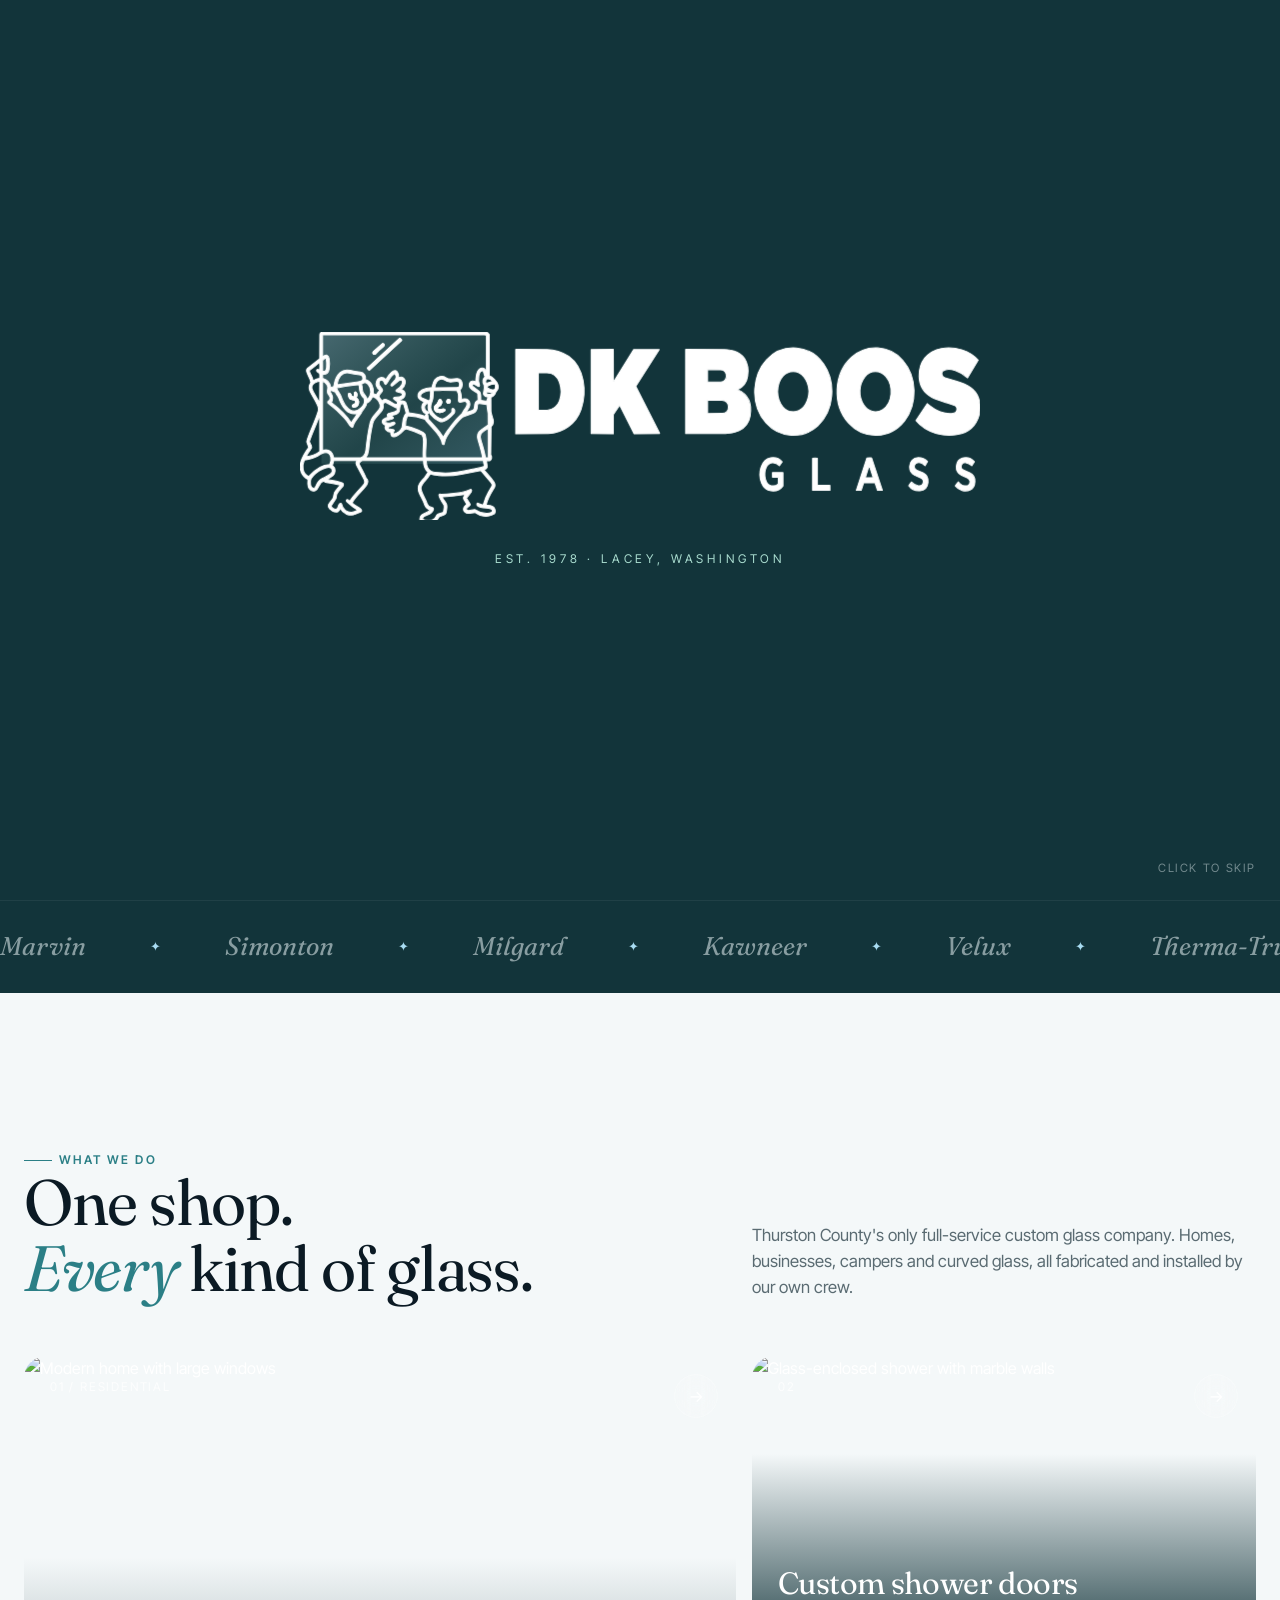
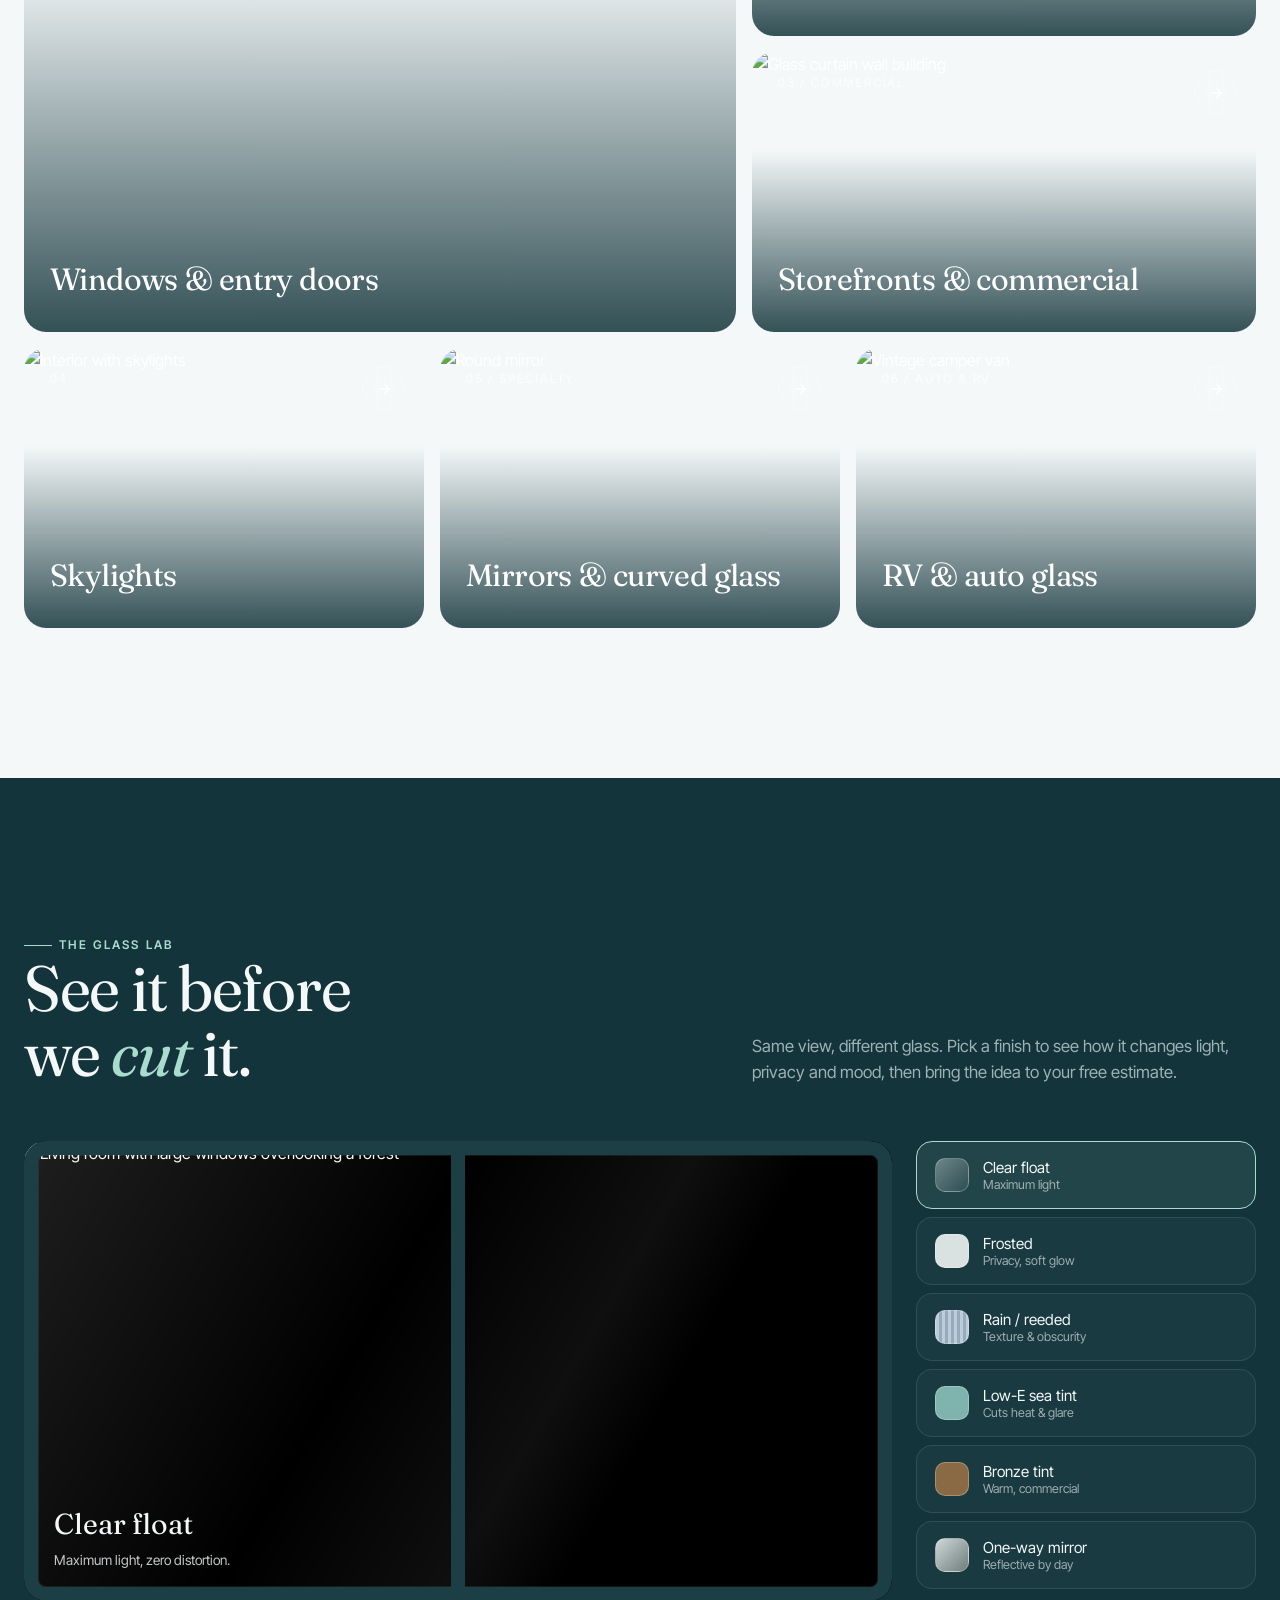
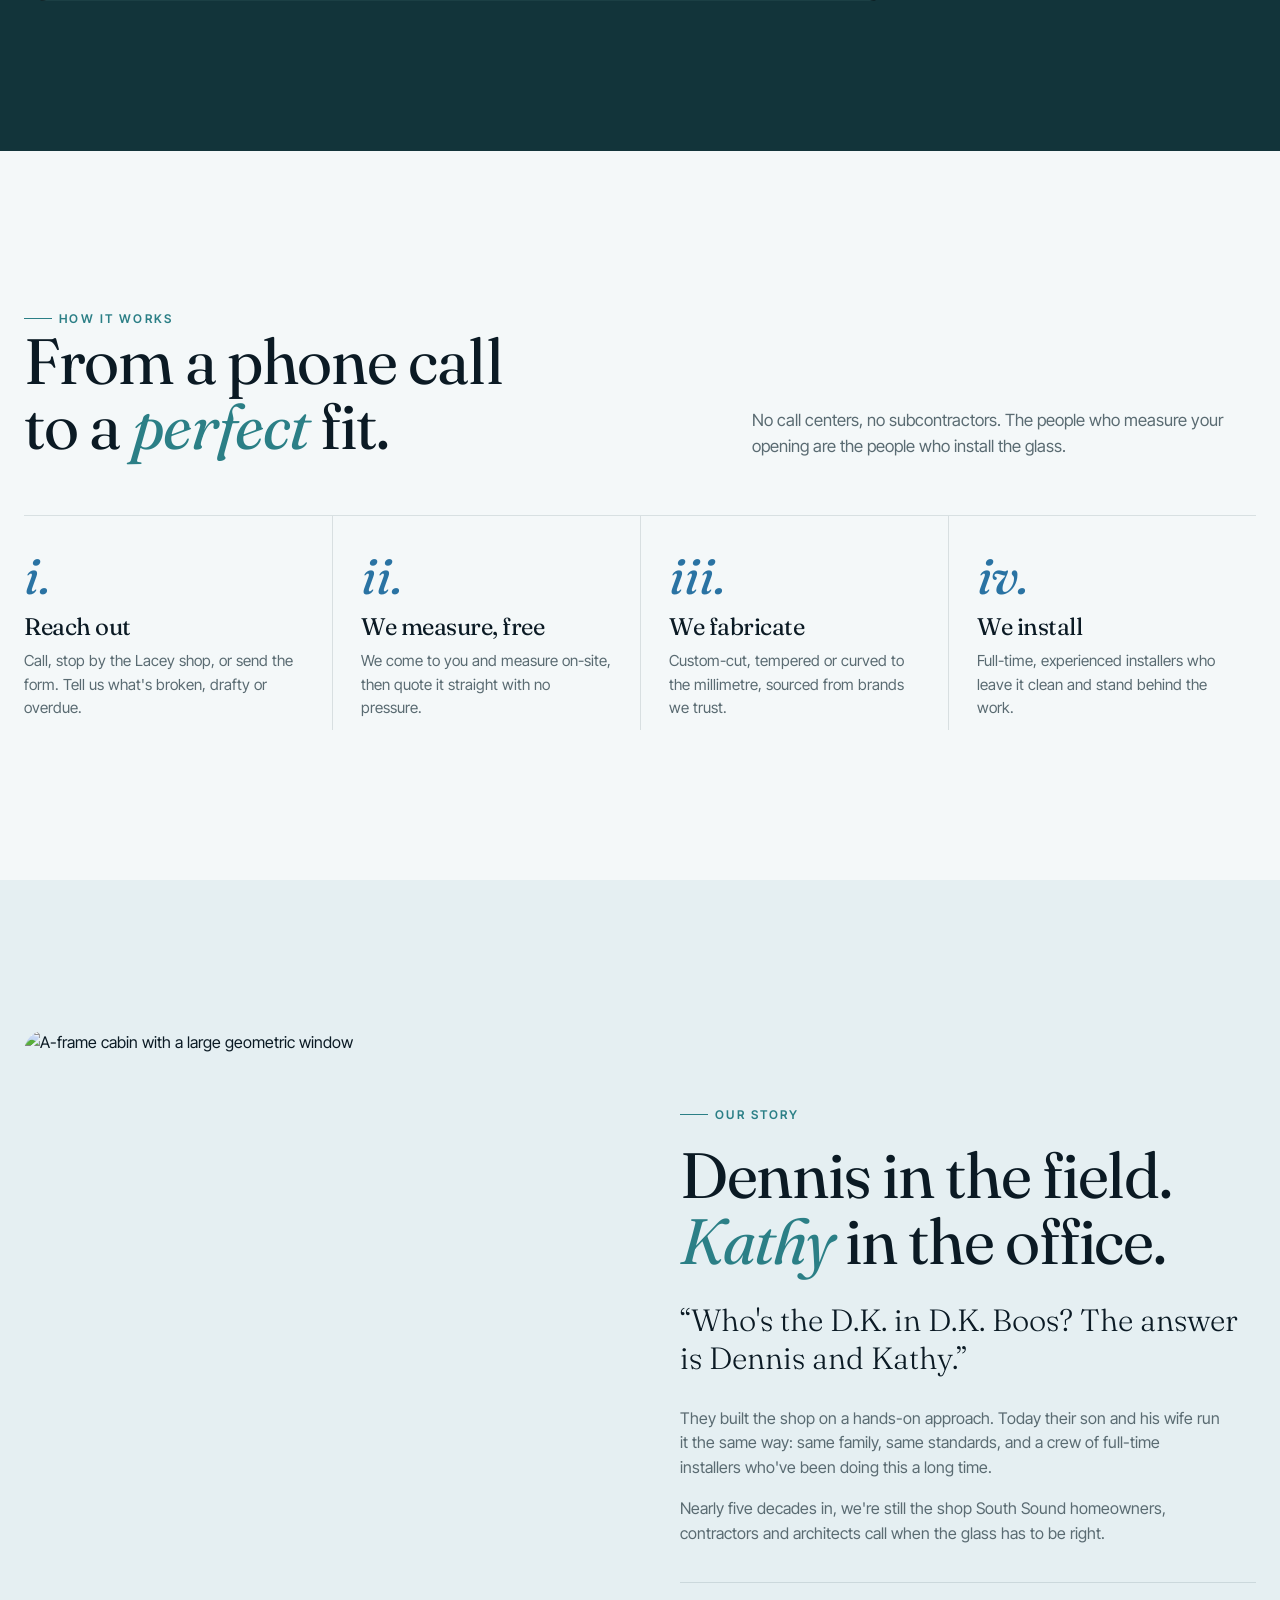
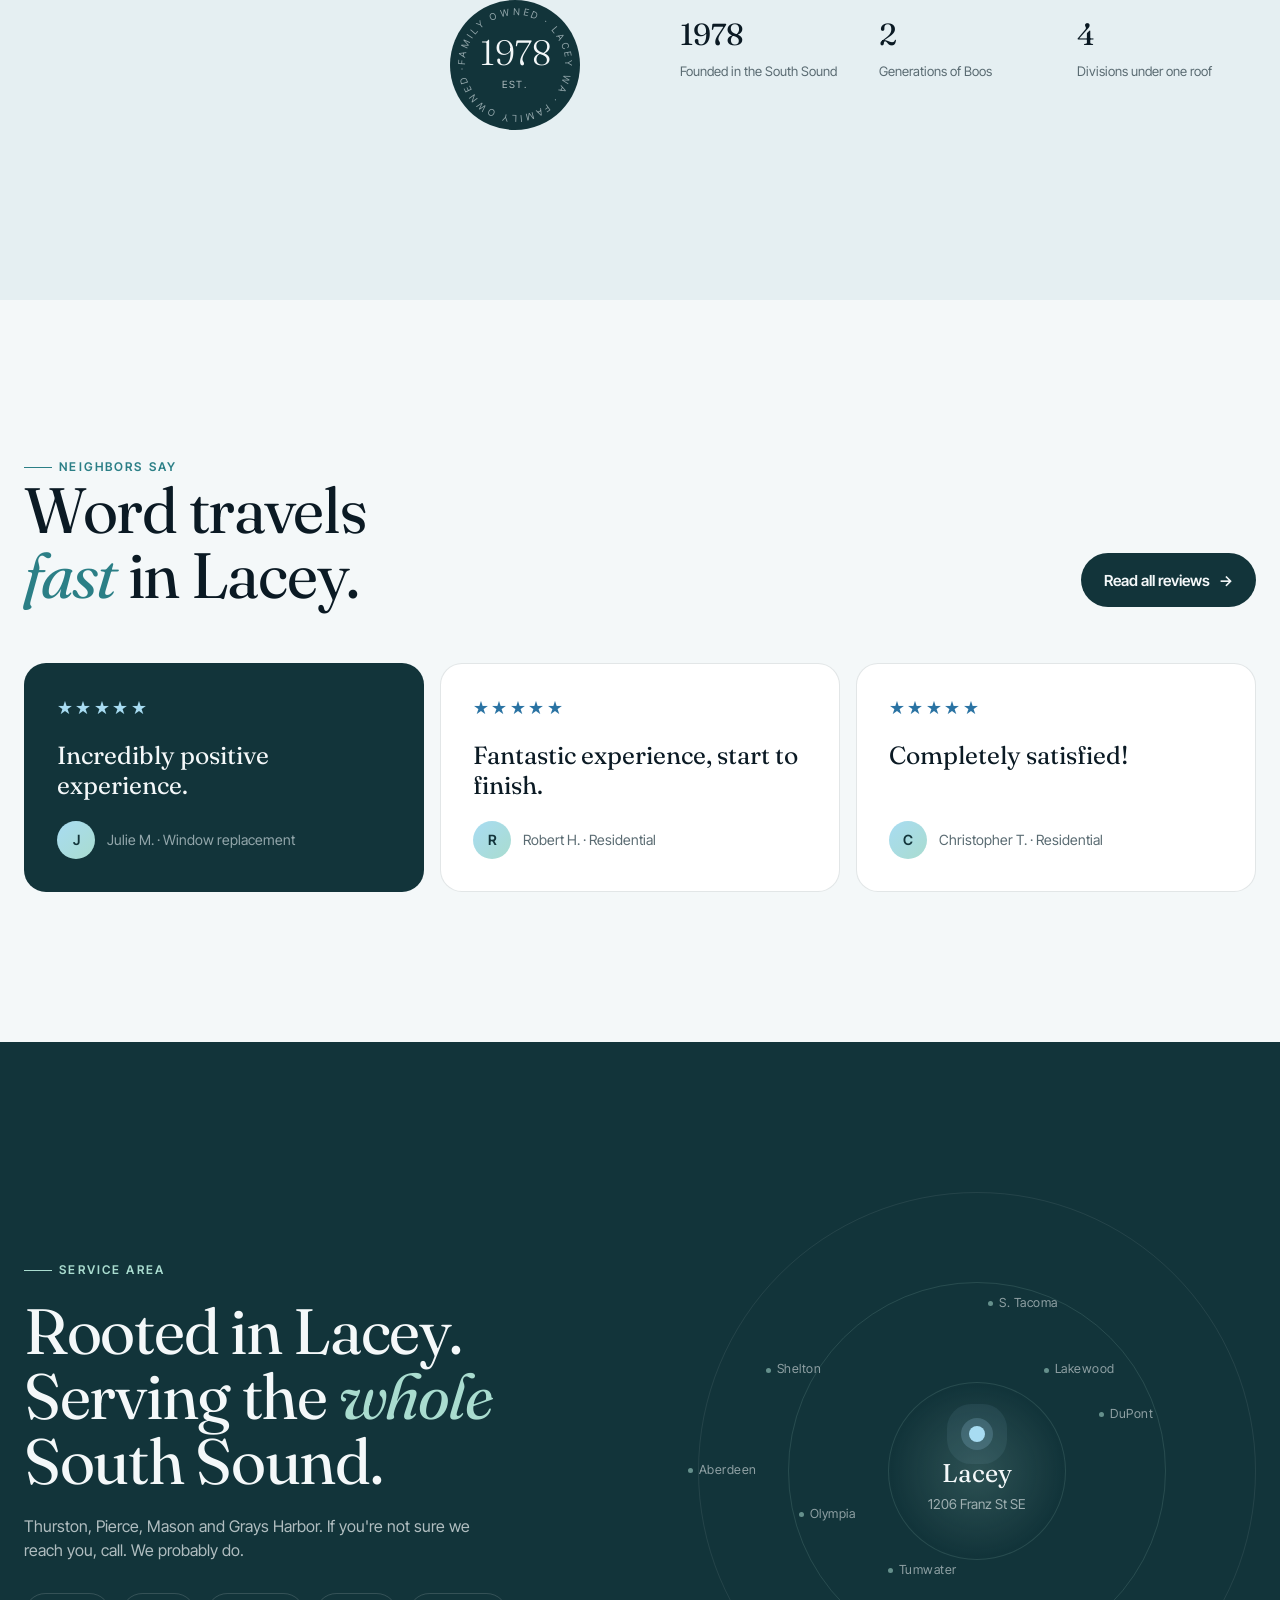
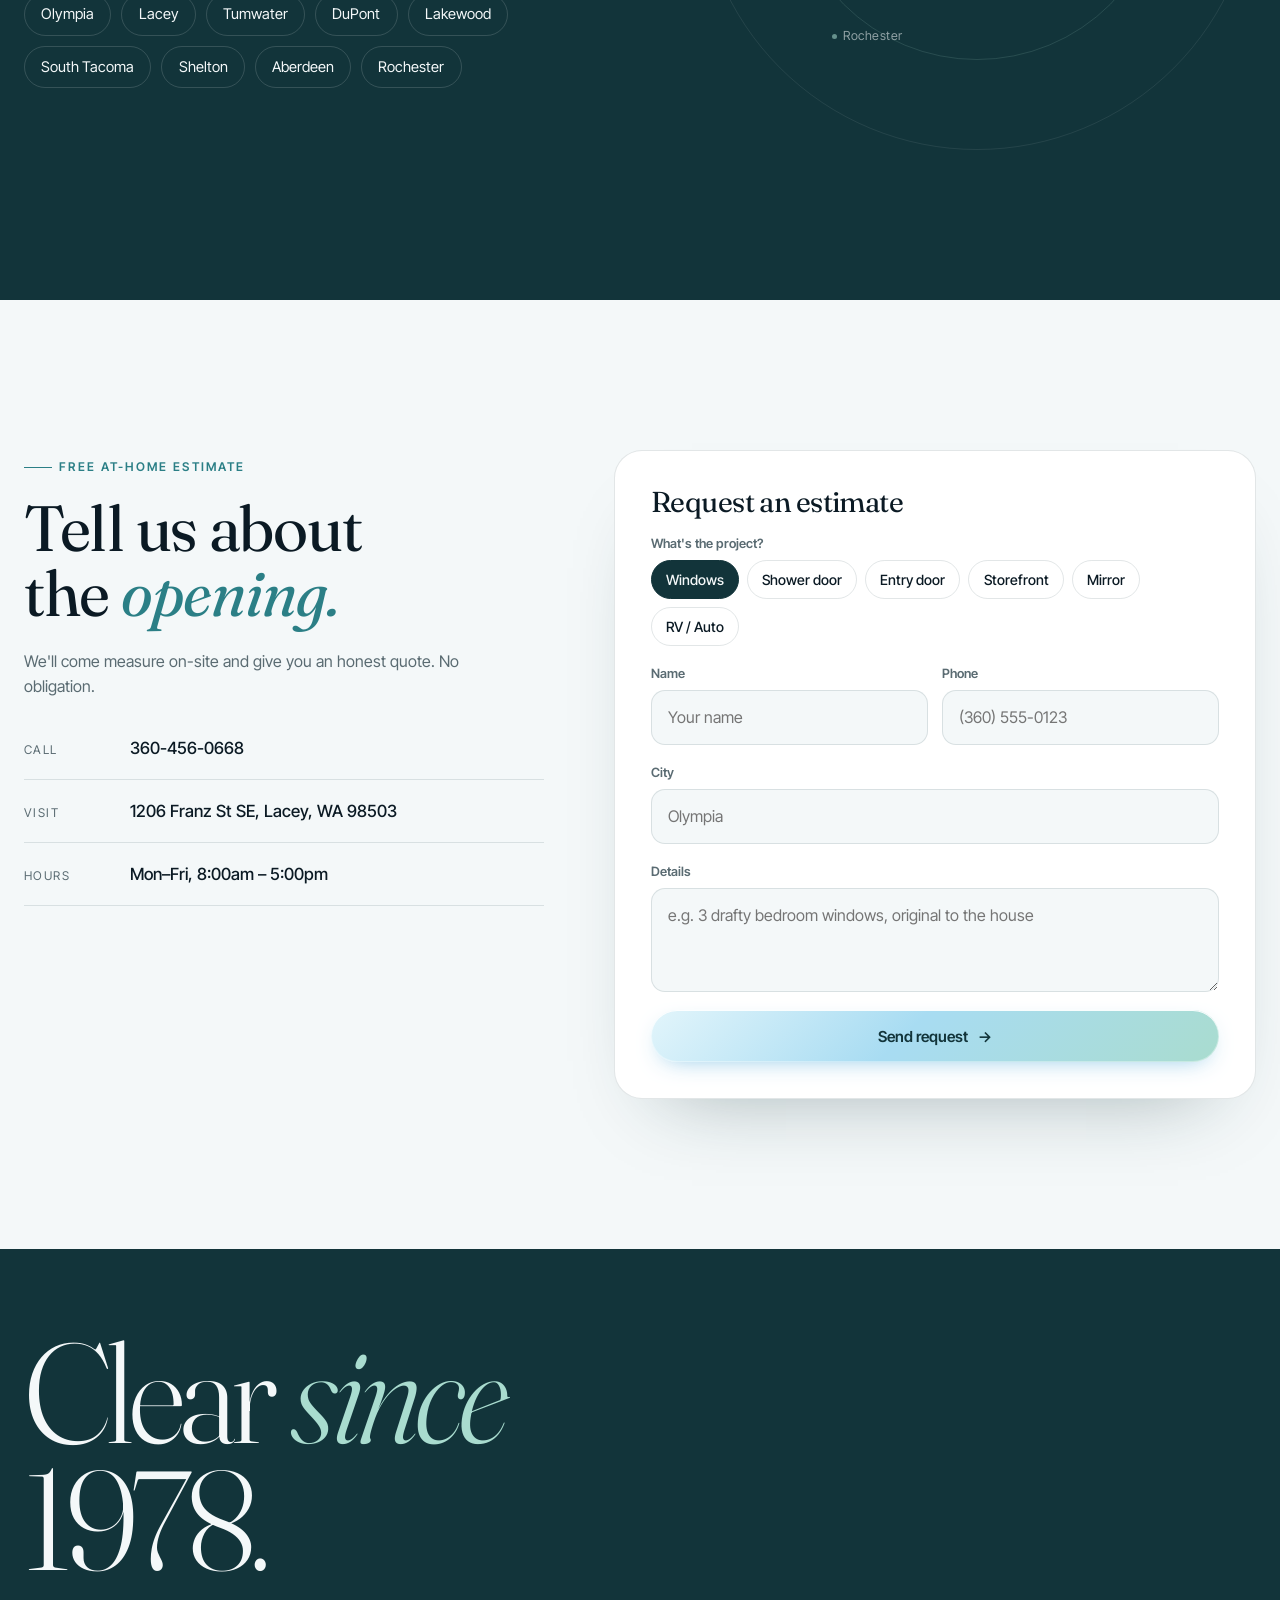
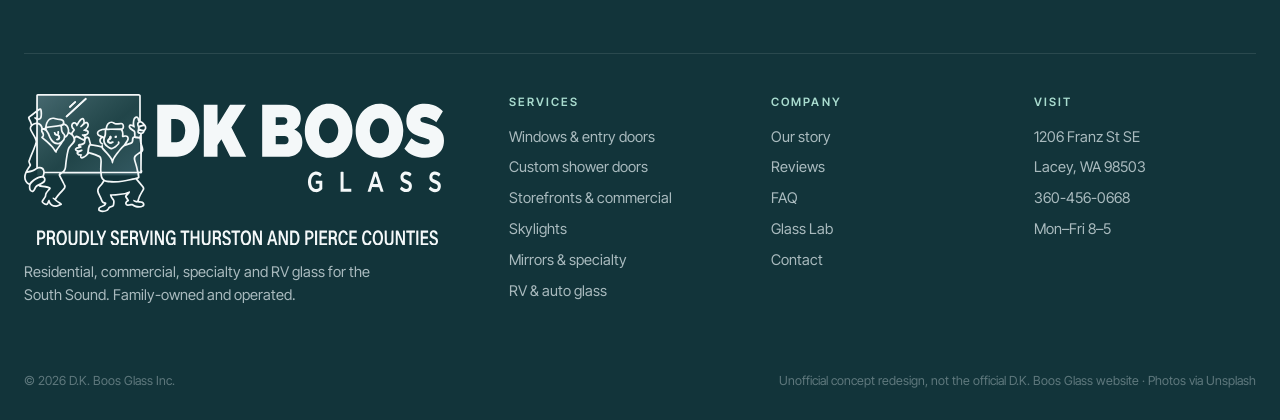
==== commit 87e4cb08: "Add service, about, FAQ and contact pages; mobile menu and larger mobile logo - Split shared CSS/JS " ====
--- a/index.html
+++ b/index.html
@@ -8,295 +8,7 @@
 <link rel="preconnect" href="https://fonts.googleapis.com">
 <link rel="preconnect" href="https://fonts.gstatic.com" crossorigin>
 <link href="https://fonts.googleapis.com/css2?family=Fraunces:ital,opsz,wght@0,9..144,300..700;1,9..144,300..600&family=Inter+Tight:wght@400;500;600&display=swap" rel="stylesheet">
-<style>
-:root{
-  --ink:#12343a;        /* deep teal (logo ref) */
-  --ink-2:#1b3f44;
-  --paper:#f4f8f9;      /* cool white */
-  --paper-2:#e5eff2;    /* mist */
-  --sea:#a9dccf;        /* sea glass */
-  --sea-deep:#2b7f86;   /* teal for accents on light */
-  --accent:#a8dcf2;     /* ice blue */
-  --accent-2:#6fb8e0;   /* sky */
-  --accent-ink:#2a73a3; /* blue for accents on light */
-  --text:#0b1a24;
-  --muted:#5a6b72;
-  --line:rgba(18,52,58,.12);
-  --glass:rgba(255,255,255,.08);
-  --glass-line:rgba(255,255,255,.18);
-  --serif:"Fraunces", Georgia, serif;
-  --sans:"Inter Tight", system-ui, -apple-system, sans-serif;
-  --r:22px;
-  --ease:cubic-bezier(.2,.7,.1,1);
-}
-*{box-sizing:border-box;margin:0;padding:0}
-html{scroll-behavior:smooth}
-body{font-family:var(--sans);color:var(--text);background:var(--paper);-webkit-font-smoothing:antialiased;line-height:1.55;overflow-x:hidden}
-img{display:block;max-width:100%}
-a{color:inherit;text-decoration:none}
-.wrap{width:min(1240px,100% - 48px);margin-inline:auto}
-.eyebrow{font-size:.75rem;letter-spacing:.18em;text-transform:uppercase;font-weight:600;color:var(--sea-deep);display:inline-flex;align-items:center;gap:.6em}
-.eyebrow::before{content:"";width:28px;height:1px;background:currentColor}
-h1,h2,h3{font-family:var(--serif);font-weight:400;letter-spacing:-.02em;line-height:1.02}
-h2{font-size:clamp(2.4rem,5vw,4.2rem)}
-em{font-style:italic;color:var(--sea-deep)}
-.btn{display:inline-flex;align-items:center;gap:.6em;padding:1em 1.5em;border-radius:999px;font-weight:600;font-size:.95rem;transition:transform .3s var(--ease),background .3s,box-shadow .3s;cursor:pointer;border:0;font-family:inherit}
-.btn:hover{transform:translateY(-2px)}
-.btn-primary{background:linear-gradient(135deg,#e2f5fb 0%,var(--accent) 45%,var(--sea) 100%);color:var(--ink);position:relative;overflow:hidden;box-shadow:inset 0 1px 0 rgba(255,255,255,.9),inset 0 0 0 1px rgba(255,255,255,.35),0 8px 24px -12px rgba(111,184,224,.9)}
-.btn-primary::after{content:"";position:absolute;inset:0;background:linear-gradient(115deg,transparent 30%,rgba(255,255,255,.7) 50%,transparent 70%);transform:translateX(-120%);transition:transform .8s var(--ease)}
-.btn-primary:hover::after{transform:translateX(120%)}
-.btn-primary:hover{box-shadow:inset 0 1px 0 rgba(255,255,255,.9),0 14px 34px -10px rgba(111,184,224,.95)}
-.btn-primary>*{position:relative;z-index:1}
-.btn-ghost{background:var(--glass);color:#fff;border:1px solid var(--glass-line);backdrop-filter:blur(12px);-webkit-backdrop-filter:blur(12px)}
-.btn-dark{background:var(--ink);color:var(--paper)}
-.arrow{transition:transform .3s var(--ease)}
-.btn:hover .arrow{transform:translateX(4px)}
-
-/* NAV */
-.nav{position:fixed;top:16px;left:50%;transform:translateX(-50%);z-index:50;width:min(1240px,100% - 32px);display:flex;align-items:center;justify-content:space-between;padding:10px 10px 10px 22px;border-radius:999px;background:rgba(18,52,58,.35);border:1px solid var(--glass-line);backdrop-filter:blur(18px) saturate(1.4);-webkit-backdrop-filter:blur(18px) saturate(1.4);color:#fff;transition:background .4s}
-.nav.scrolled{background:rgba(18,52,58,.82)}
-.logo{display:flex;align-items:center;gap:.65em;font-family:var(--serif);font-size:1.25rem;letter-spacing:-.01em}
-.logo-mark{width:30px;height:30px;border-radius:8px;background:linear-gradient(135deg,var(--sea) 0%,rgba(169,214,200,.25) 55%,var(--accent) 100%);position:relative;overflow:hidden;box-shadow:inset 0 0 0 1px rgba(255,255,255,.4)}
-.logo-mark::after{content:"";position:absolute;inset:-40%;background:linear-gradient(115deg,transparent 40%,rgba(255,255,255,.75) 50%,transparent 60%);animation:sheen 5s infinite}
-@keyframes sheen{0%,60%{transform:translateX(-60%)}100%{transform:translateX(60%)}}
-.brand-logo{height:42px;width:auto;color:#fff;display:block;overflow:hidden}
-.foot-logo{height:auto;width:min(420px,100%);color:var(--paper)}
-.glint{animation:glint 7s var(--ease) infinite}
-@keyframes glint{0%,55%{transform:translate(0,0) skewX(-18deg)}100%{transform:translate(150px,0) skewX(-18deg)}}
-.logo:hover .glint{animation-duration:1.6s}
-.hero .eyebrow{text-shadow:0 1px 12px rgba(0,0,0,.6)}
-.logo-est{font-family:var(--sans);font-size:.58rem;letter-spacing:.18em;text-transform:uppercase;line-height:1.3;color:var(--accent);padding-left:.8em;border-left:1px solid var(--glass-line)}
-.logo small{font-family:var(--sans);font-size:.62rem;letter-spacing:.2em;text-transform:uppercase;opacity:.6;display:block;margin-top:2px}
-.nav-links{display:flex;gap:2rem;font-size:.9rem;opacity:.9}
-.nav-links a{position:relative}
-.nav-links a::after{content:"";position:absolute;left:0;bottom:-4px;height:1px;width:100%;background:var(--sea);transform:scaleX(0);transform-origin:left;transition:transform .3s var(--ease)}
-.nav-links a:hover::after{transform:scaleX(1)}
-.nav-cta{display:flex;gap:8px;align-items:center}
-.nav-phone{font-size:.88rem;opacity:.85;padding:0 .6em}
-.nav .btn{padding:.75em 1.2em}
-
-/* HERO */
-.hero{position:relative;min-height:100svh;display:flex;align-items:flex-end;color:#fff;background:var(--ink);overflow:hidden}
-.hero-img{position:absolute;inset:0;background:url("https://images.unsplash.com/photo-1781328487854-07a1600ab0a8?auto=format&fit=crop&w=2400&q=80") center/cover;transform:scale(1.08);animation:heroZoom 18s var(--ease) forwards}
-@keyframes heroZoom{to{transform:scale(1)}}
-.hero::after{content:"";position:absolute;inset:0;background:linear-gradient(180deg,rgba(18,52,58,.55) 0%,rgba(18,52,58,.1) 35%,rgba(18,52,58,.85) 100%)}
-.hero-inner{position:relative;z-index:2;padding:0 0 64px;display:grid;grid-template-columns:1.4fr .8fr;gap:48px;align-items:end}
-.hero .eyebrow{color:var(--sea)}
-.hero h1{font-size:clamp(3.2rem,9vw,8.4rem);font-weight:300;margin:.25em 0 .3em}
-.hero h1 em{color:var(--sea);font-weight:300}
-.hero p.lead{font-size:clamp(1.05rem,1.4vw,1.25rem);max-width:34em;opacity:.85}
-.hero-actions{display:flex;gap:12px;flex-wrap:wrap;margin-top:2rem}
-.pane{background:rgba(255,255,255,.07);border:1px solid var(--glass-line);border-radius:var(--r);backdrop-filter:blur(22px) saturate(1.5);-webkit-backdrop-filter:blur(22px) saturate(1.5);padding:26px;position:relative;overflow:hidden}
-.pane::before{content:"";position:absolute;inset:0;background:linear-gradient(130deg,rgba(255,255,255,.18),transparent 40%);pointer-events:none}
-.stats{display:grid;grid-template-columns:1fr 1fr;gap:22px}
-.stat b{font-family:var(--serif);font-weight:300;font-size:2.6rem;display:block;line-height:1}
-.stat span{font-size:.78rem;opacity:.7;letter-spacing:.04em}
-.pane hr{border:0;border-top:1px solid var(--glass-line);margin:20px 0}
-.pane .open{display:flex;align-items:center;gap:.6em;font-size:.85rem}
-.dot{width:8px;height:8px;border-radius:50%;background:#6fe3b4;box-shadow:0 0 0 4px rgba(111,227,180,.2);animation:pulse 2s infinite}
-@keyframes pulse{50%{box-shadow:0 0 0 8px rgba(111,227,180,0)}}
-.scroll-cue{position:absolute;left:50%;bottom:18px;z-index:3;width:1px;height:38px;background:linear-gradient(var(--sea),transparent);animation:cue 2s infinite}
-@keyframes cue{0%{transform:scaleY(0);transform-origin:top}50%{transform:scaleY(1);transform-origin:top}51%{transform-origin:bottom}100%{transform:scaleY(0);transform-origin:bottom}}
-
-/* MARQUEE */
-.marquee{background:var(--ink);color:rgba(234,244,246,.55);padding:26px 0;overflow:hidden;border-top:1px solid rgba(255,255,255,.06)}
-.marquee-track{display:flex;gap:64px;width:max-content;animation:marq 38s linear infinite;font-family:var(--serif);font-size:1.6rem;font-style:italic}
-.marquee-track span{display:flex;align-items:center;gap:64px;white-space:nowrap}
-.marquee-track span::after{content:"✦";font-style:normal;font-size:.8rem;color:var(--accent)}
-@keyframes marq{to{transform:translateX(-50%)}}
-
-/* SECTIONS */
-section{padding:clamp(80px,12vw,150px) 0}
-.sec-head{display:flex;justify-content:space-between;align-items:end;gap:40px;margin-bottom:56px;flex-wrap:wrap}
-.sec-head p{max-width:30em;color:var(--muted);font-size:1.05rem}
-
-/* SERVICES BENTO */
-.bento{display:grid;grid-template-columns:repeat(12,1fr);grid-auto-rows:280px;gap:16px}
-.tile{position:relative;border-radius:var(--r);overflow:hidden;color:#fff;isolation:isolate;cursor:pointer}
-.tile img{position:absolute;inset:0;width:100%;height:100%;object-fit:cover;transition:transform 1s var(--ease)}
-.tile:hover img{transform:scale(1.06)}
-.tile::after{content:"";position:absolute;inset:0;background:linear-gradient(180deg,transparent 35%,rgba(18,52,58,.85));z-index:1}
-.tile-body{position:absolute;inset:auto 0 0 0;padding:26px;z-index:2}
-.tile h3{font-size:clamp(1.6rem,2.4vw,2.3rem);margin-bottom:.35em}
-.tile .tags{display:flex;flex-wrap:wrap;gap:6px;max-height:0;opacity:0;overflow:hidden;transition:max-height .5s var(--ease),opacity .4s}
-.tile:hover .tags,.tile:focus-within .tags{max-height:120px;opacity:1}
-.tag{font-size:.75rem;padding:.4em .8em;border-radius:999px;background:rgba(255,255,255,.12);border:1px solid rgba(255,255,255,.2);backdrop-filter:blur(8px);-webkit-backdrop-filter:blur(8px)}
-.tile .num{position:absolute;top:22px;left:26px;z-index:2;font-size:.75rem;letter-spacing:.15em;opacity:.8}
-.tile .go{position:absolute;top:18px;right:18px;z-index:2;width:44px;height:44px;border-radius:50%;display:grid;place-items:center;background:rgba(255,255,255,.12);border:1px solid rgba(255,255,255,.25);backdrop-filter:blur(10px);-webkit-backdrop-filter:blur(10px);transition:background .3s,transform .4s var(--ease)}
-.tile:hover .go{background:var(--accent);color:var(--ink);transform:rotate(-45deg)}
-.t1{grid-column:span 7;grid-row:span 2}
-.t2{grid-column:span 5}
-.t3{grid-column:span 5}
-.t4{grid-column:span 4}
-.t5{grid-column:span 4}
-.t6{grid-column:span 4}
-
-/* GLASS LAB */
-.lab{background:var(--ink);color:var(--paper)}
-.lab .eyebrow{color:var(--sea)}
-.lab .sec-head p{color:rgba(234,244,246,.65)}
-.lab em{color:var(--sea)}
-.lab-grid{display:grid;grid-template-columns:1fr 340px;gap:24px;align-items:stretch}
-.lab-grid>*{min-width:0}
-.viewer{position:relative;min-width:0;border-radius:var(--r);overflow:hidden;min-height:460px;background:#000}
-.viewer img{position:absolute;inset:0;width:100%;height:100%;object-fit:cover}
-.sheet{position:absolute;inset:0;transition:all .7s var(--ease)}
-.frame{position:absolute;inset:0;pointer-events:none;border:14px solid #1b3f44;border-radius:var(--r);box-shadow:inset 0 0 0 1px rgba(255,255,255,.08)}
-.frame::before{content:"";position:absolute;left:50%;top:0;bottom:0;width:14px;transform:translateX(-50%);background:#1b3f44}
-.viewer-label{position:absolute;left:30px;bottom:30px;z-index:3}
-.viewer-label b{font-family:var(--serif);font-weight:400;font-size:1.8rem;display:block}
-.viewer-label span{font-size:.85rem;opacity:.8}
-.options{display:flex;flex-direction:column;gap:8px}
-.opt{display:flex;align-items:center;gap:14px;padding:16px 18px;border-radius:16px;border:1px solid rgba(255,255,255,.1);background:rgba(255,255,255,.03);cursor:pointer;transition:all .3s var(--ease);text-align:left;color:inherit;font-family:inherit;font-size:.95rem}
-.opt:hover{background:rgba(255,255,255,.07)}
-.opt.active{border-color:var(--sea);background:rgba(169,214,200,.1)}
-.swatch{width:34px;height:34px;border-radius:10px;flex-shrink:0;border:1px solid rgba(255,255,255,.25)}
-.opt small{display:block;opacity:.6;font-size:.78rem}
-
-/* PROCESS */
-.steps{display:grid;grid-template-columns:repeat(4,1fr);gap:0;border-top:1px solid var(--line)}
-.step{padding:34px 28px 10px 0;position:relative}
-.step + .step{padding-left:28px;border-left:1px solid var(--line)}
-.step .n{font-family:var(--serif);font-style:italic;font-size:3.2rem;color:var(--accent-ink);line-height:1}
-.step h3{font-size:1.5rem;margin:.6em 0 .4em}
-.step p{color:var(--muted);font-size:.95rem}
-
-/* STORY */
-.story{background:var(--paper-2)}
-.story-grid{display:grid;grid-template-columns:1fr 1fr;gap:80px;align-items:center}
-.story-img{position:relative;border-radius:var(--r);overflow:hidden;aspect-ratio:4/5}
-.story-img img{width:100%;height:100%;object-fit:cover}
-.badge{position:absolute;right:20px;bottom:20px;width:130px;height:130px;border-radius:50%;background:var(--ink);color:var(--paper);display:grid;place-items:center;text-align:center;font-family:var(--serif)}
-.badge b{font-size:2.2rem;font-weight:300;display:block;line-height:1}
-.badge span{font-family:var(--sans);font-size:.62rem;letter-spacing:.18em;text-transform:uppercase;opacity:.7}
-.badge svg{position:absolute;inset:0;animation:spin 22s linear infinite}
-@keyframes spin{to{transform:rotate(360deg)}}
-.story blockquote{font-family:var(--serif);font-size:clamp(1.5rem,2.4vw,2.1rem);line-height:1.25;margin:28px 0;font-weight:300}
-.story p{color:var(--muted);margin-bottom:1em;max-width:34em}
-.facts{display:grid;grid-template-columns:repeat(3,1fr);gap:20px;margin-top:36px;padding-top:28px;border-top:1px solid var(--line)}
-.facts b{font-family:var(--serif);font-weight:400;font-size:1.9rem;display:block}
-.facts span{font-size:.82rem;color:var(--muted)}
-
-/* REVIEWS */
-.reviews-row{display:grid;grid-template-columns:repeat(3,1fr);gap:16px}
-.review{padding:32px;border-radius:var(--r);background:#fff;border:1px solid var(--line);display:flex;flex-direction:column;gap:20px;transition:transform .4s var(--ease),box-shadow .4s}
-.review:hover{transform:translateY(-6px);box-shadow:0 30px 60px -30px rgba(18,52,58,.35)}
-.stars{color:var(--accent-ink);letter-spacing:.15em}
-.review q{font-family:var(--serif);font-size:1.55rem;line-height:1.2;quotes:none}
-.review .who{margin-top:auto;font-size:.88rem;color:var(--muted);display:flex;align-items:center;gap:12px}
-.avatar{width:38px;height:38px;border-radius:50%;background:var(--sea);display:grid;place-items:center;font-weight:600;color:var(--ink)}
-.review.feature{background:var(--ink);color:var(--paper);border-color:transparent}
-.review.feature .who{color:rgba(234,244,246,.6)}
-.review.feature .stars{color:var(--accent)}
-.avatar{background:linear-gradient(135deg,var(--accent),var(--sea))}
-
-/* AREA */
-.area{background:var(--ink);color:var(--paper);position:relative;overflow:hidden}
-.area .eyebrow{color:var(--sea)}
-.area em{color:var(--sea)}
-.area-grid{display:grid;grid-template-columns:1.1fr 1fr;gap:60px;align-items:center}
-.chips{display:flex;flex-wrap:wrap;gap:10px;margin-top:30px}
-.chip{padding:.6em 1.1em;border-radius:999px;border:1px solid rgba(255,255,255,.15);font-size:.92rem;transition:all .3s}
-.chip:hover{background:var(--sea);color:var(--ink);border-color:var(--sea)}
-.map{position:relative;aspect-ratio:1;border-radius:50%;border:1px solid rgba(255,255,255,.08);display:grid;place-items:center}
-.map::before,.map::after{content:"";position:absolute;border-radius:50%;border:1px solid rgba(169,214,200,.15)}
-.map::before{inset:16%}
-.map::after{inset:34%;background:radial-gradient(circle,rgba(169,214,200,.18),transparent 70%)}
-.pin{position:relative;z-index:2;text-align:center}
-.pin i{display:block;width:16px;height:16px;border-radius:50%;background:var(--accent);margin:0 auto 12px;box-shadow:0 0 0 8px rgba(159,211,239,.2),0 0 0 22px rgba(159,211,239,.08)}
-.pin b{font-family:var(--serif);font-weight:400;font-size:1.6rem}
-.pin span{display:block;font-size:.85rem;opacity:.6}
-.town{position:absolute;font-size:.78rem;opacity:.55;letter-spacing:.04em}
-.town::before{content:"";display:inline-block;width:5px;height:5px;border-radius:50%;background:var(--sea);margin-right:6px;vertical-align:middle}
-
-/* CTA / FORM */
-.cta-grid{display:grid;grid-template-columns:1fr 1.1fr;gap:70px;align-items:start}
-.cta h2{margin:18px 0 24px}
-.contact-list{margin-top:36px;display:grid;gap:18px}
-.contact-list div{display:flex;gap:16px;align-items:baseline;padding-bottom:18px;border-bottom:1px solid var(--line)}
-.contact-list small{width:90px;flex-shrink:0;font-size:.75rem;letter-spacing:.12em;text-transform:uppercase;color:var(--muted)}
-.contact-list b{font-weight:500;font-size:1.05rem}
-form{background:#fff;border:1px solid var(--line);border-radius:28px;padding:36px;display:grid;gap:18px;box-shadow:0 40px 80px -50px rgba(18,52,58,.4)}
-form h3{font-size:1.8rem}
-.field{display:grid;gap:6px}
-.field label{font-size:.8rem;font-weight:600;color:var(--muted)}
-.field input,.field textarea{font:inherit;padding:14px 16px;border-radius:14px;border:1px solid var(--line);background:var(--paper);transition:border .2s,box-shadow .2s;resize:vertical}
-.field input:focus,.field textarea:focus{outline:0;border-color:var(--sea-deep);box-shadow:0 0 0 4px rgba(63,138,120,.15)}
-.two{display:grid;grid-template-columns:1fr 1fr;gap:14px}
-.picks{display:flex;flex-wrap:wrap;gap:8px}
-.picks input{display:none}
-.picks label{padding:.55em 1em;border-radius:999px;border:1px solid var(--line);font-size:.88rem;cursor:pointer;font-weight:500;color:var(--text);transition:all .2s}
-.picks input:checked + label{background:var(--ink);color:var(--paper);border-color:var(--ink)}
-form .btn{justify-content:center;width:100%;padding:1.1em}
-.sent{display:none;text-align:center;padding:40px 10px}
-.sent b{font-family:var(--serif);font-size:2rem;font-weight:400;display:block;margin-bottom:.3em}
-
-/* FOOTER */
-footer{background:var(--ink);color:rgba(234,244,246,.7);padding:80px 0 30px}
-.foot-big{font-family:var(--serif);font-size:clamp(3rem,11vw,10rem);line-height:.9;color:var(--paper);letter-spacing:-.04em;font-weight:300}
-.foot-big em{color:var(--sea)}
-.foot-grid{display:grid;grid-template-columns:2fr 1fr 1fr 1fr;gap:40px;margin-top:70px;padding-top:40px;border-top:1px solid rgba(255,255,255,.1);font-size:.92rem}
-.foot-grid h4{font-size:.72rem;letter-spacing:.18em;text-transform:uppercase;color:var(--sea);margin-bottom:14px;font-weight:600}
-.foot-grid li{list-style:none;margin-bottom:8px}
-.foot-grid a:hover{color:var(--paper)}
-.legal{display:flex;justify-content:space-between;margin-top:60px;font-size:.78rem;opacity:.5;flex-wrap:wrap;gap:10px}
-
-
-/* INTRO — logo draws itself, then flies into the nav */
-.intro{position:fixed;inset:0;z-index:100;display:grid;place-items:center;background-color:var(--ink);transition:background-color .9s var(--ease);cursor:pointer}
-.intro.out{background-color:rgba(18,52,58,0);pointer-events:none}
-.intro-wrap{display:flex;flex-direction:column;align-items:center;gap:30px}
-.intro svg{width:min(680px,84vw);height:auto;color:#fff;overflow:hidden;transform-origin:0 0;transition:transform .95s cubic-bezier(.7,0,.2,1)}
-.intro .pane-tint{opacity:0;transition:opacity .8s ease 2.1s}
-.intro.drawn .pane-tint{opacity:1}
-.intro .glint{animation:glintOnce 1.1s var(--ease) 2.3s both}
-@keyframes glintOnce{from{transform:translate(0,0) skewX(-18deg)}to{transform:translate(150px,0) skewX(-18deg)}}
-.intro-sub{font-size:.75rem;letter-spacing:.32em;text-transform:uppercase;color:var(--sea);opacity:0;transform:translateY(8px);transition:opacity .7s ease 2s,transform .7s var(--ease) 2s}
-.intro.drawn .intro-sub{opacity:1;transform:none}
-.intro.out .intro-sub{opacity:0;transition-delay:0s;transition-duration:.3s}
-.intro-skip{position:absolute;right:24px;bottom:22px;font-size:.72rem;letter-spacing:.14em;text-transform:uppercase;color:rgba(234,244,246,.45);transition:opacity .3s}
-.intro.out .intro-skip{opacity:0}
-body.intro-on{overflow:hidden}
-body.intro-on .nav .brand-logo{opacity:0}
-.nav .brand-logo{transition:opacity .25s}
-
-/* REVEAL */
-.reveal{opacity:0;transform:translateY(30px);transition:opacity 1s var(--ease),transform 1s var(--ease)}
-.reveal.in{opacity:1;transform:none}
-@media (prefers-reduced-motion:reduce){*{animation:none!important;transition:none!important}.reveal{opacity:1;transform:none}}
-
-/* RESPONSIVE */
-@media (max-width:960px){
-  .nav-links,.nav-phone{display:none}
-  .hero-inner,.lab-grid,.story-grid,.area-grid,.cta-grid{grid-template-columns:1fr}
-  .bento{grid-auto-rows:240px}
-  .viewer{min-height:0;aspect-ratio:16/10}
-  .hero-inner{padding-top:130px;gap:32px}
-  .t1{grid-column:span 12}
-  .t2,.t3,.t4,.t5,.t6{grid-column:span 6}
-  .steps{grid-template-columns:1fr 1fr}
-  .step:nth-child(3){border-left:0;padding-left:0}
-  .reviews-row{grid-template-columns:1fr}
-  .foot-grid{grid-template-columns:1fr 1fr}
-  .map{max-width:420px;margin-inline:auto;width:100%}
-}
-@media (max-width:600px){
-  .wrap{width:calc(100% - 32px)}
-  .logo-est{display:none}
-  .nav{padding:8px 8px 8px 10px}
-  .nav .btn{white-space:nowrap;padding:.7em 1em;font-size:.85rem}
-  .brand-logo:not(.foot-logo){height:32px}
-  .t2,.t3,.t4,.t5,.t6{grid-column:span 12}
-  .steps{grid-template-columns:1fr}
-  .step + .step{border-left:0;padding-left:0;border-top:1px solid var(--line)}
-  .two{grid-template-columns:1fr}
-  .facts{grid-template-columns:1fr 1fr}
-  .tile .tags{max-height:120px;opacity:1}
-  .options{display:grid;grid-template-columns:1fr 1fr}
-  .opt small{display:none}
-  form{padding:24px}
-}
-</style>
+<link rel="stylesheet" href="assets/site.css">
 </head>
 <body>
 <svg width="0" height="0" style="position:absolute" aria-hidden="true"><defs><linearGradient id="paneGrad" x1="0" y1="0" x2="1" y2="1"><stop offset="0" stop-color="#cdeef9" stop-opacity=".28"/><stop offset=".55" stop-color="#a9dccf" stop-opacity=".1"/><stop offset="1" stop-color="#a8dcf2" stop-opacity=".22"/></linearGradient><linearGradient id="glintGrad" x1="0" x2="1"><stop offset="0" stop-color="#fff" stop-opacity="0"/><stop offset=".5" stop-color="#fff" stop-opacity=".75"/><stop offset="1" stop-color="#fff" stop-opacity="0"/></linearGradient><clipPath id="paneClip"><rect x="9.6" y="0.8" width="74" height="58"/></clipPath><g id="dk-art"><g><g><path fill="currentColor" d="M299.21,70.42c-2.37,1.15-5.13.22-6.7-1.74.39-.73.82-1.29,1.34-1.81,1.02,1.28,2.49,2.09,4.06,1.72.87-.21,1.2-1.06,1.17-1.81s-.48-1.4-1.28-1.75l-2.5-1.08c-1.66-.71-2.46-2.15-2.33-3.95s.96-3.27,2.7-3.74c1.97-.53,4.07.14,5.36,1.62l-1.17,1.83c-.79-.8-1.62-1.27-2.65-1.39s-1.75.38-2.01,1.22.11,1.7,1,2.1l2.75,1.23c1.58.71,2.37,2.05,2.32,3.83-.04,1.45-.54,3.02-2.04,3.74Z"/><path fill="currentColor" d="M276.66,70.89c-2.03.13-3.82-.66-4.97-2.24.35-.63.73-1.16,1.24-1.72.89.9,1.85,1.55,3.04,1.72,1,.14,1.87-.32,2.13-1.18s0-1.86-.91-2.27l-2.89-1.29c-1.56-.7-2.21-2.05-2.2-3.72.01-2.29,1.5-4.12,3.88-4.14,1.55-.01,3.01.57,4.13,1.72l-1.11,1.9c-.82-.71-1.58-1.27-2.61-1.38s-1.88.29-2.12,1.29c-.18.76.15,1.67,1.05,2.07l2.76,1.22c1.76.78,2.44,2.42,2.25,4.29-.2,1.98-1.46,3.58-3.67,3.71Z"/><path fill="currentColor" d="M236.54,68.44l.02,2.26h-7.76s0-14.35,0-14.35c.69-.12,1.37-.12,2.15,0v12.11s5.6-.02,5.6-.02Z"/><path fill="currentColor" d="M190.68,109.21c-.53.23-1.11.18-1.76.04l-3.44-7.97-.04,7.97c-.44.14-.9.15-1.37,0v-10.47c.63-.14,1.16-.12,1.84,0l3.37,7.74v-7.72c.52-.15.97-.14,1.38-.01l.02,10.43Z"/><path fill="currentColor" d="M275.3,109.21c-.52.23-1.11.18-1.75.04l-3.43-7.96-.02,7.96c-.47.14-.91.15-1.39,0v-10.47c.62-.14,1.15-.12,1.83,0l3.38,7.74-.02-7.74c.54-.13.97-.11,1.38,0l.02,10.43Z"/><path fill="currentColor" d="M171.97,109.2c-.6.24-1.19.2-1.77.02l-3.47-8.09v8.14c-.47.12-.81.11-1.36.04v-10.55c.55-.11,1.08-.08,1.79-.04l3.36,7.61.07-7.56c.42-.12.87-.13,1.36.02v10.41Z"/><path fill="currentColor" d="M101.16,109.2c-.62.26-1.13.17-1.75.07l-3.51-8.1.05,8.08c-.44.14-.87.15-1.37,0v-10.47c.64-.15,1.18-.13,1.81,0l3.37,7.73v-7.73c.5-.13.86-.13,1.36,0l.02,10.42Z"/><path fill="currentColor" d="M106.24,105.13c-.13-.48-.1-.94-.06-1.56h3.4s-.03,5.53-.03,5.53c0,.27-.67.36-.9.21-.2-.13-.26-.43-.37-.92-.72.98-1.65,1.27-2.84,1.08-3.06-.48-3.81-6.01-1.98-9.27.8-1.41,2.3-1.96,3.82-1.54,1.27.35,2.2,1.74,2.17,3.13-.52.05-1.12.08-1.39-.13-.23-.86-.69-1.5-1.52-1.61-2.41-.32-3.14,3.81-2.02,6.72.3.78.98,1.19,1.7,1.22,1.29.06,2.03-1.3,1.89-2.9l-1.88.04Z"/><path fill="currentColor" d="M38.62,98.77l-.02,7.26c0,1-.29,2.07-1.06,2.74-1.12.97-2.97,1.02-4.15.1-.77-.6-1.14-1.7-1.15-2.65l-.06-7.42c.52-.13.93-.15,1.47,0l.11,7.43c.01.96.76,1.72,1.59,1.78.95.07,1.72-.73,1.73-1.78l.05-7.45c.42-.09.83-.12,1.5,0Z"/><path fill="currentColor" d="M265.65,99c0-.42,1.06-.4,1.42-.18l-.07,7.74c-.02,1.85-1.4,2.98-3.16,2.97s-3.09-1.21-3.11-3.04l-.08-7.71c.53-.12,1.01-.11,1.5,0l.08,7.43c.01.98.69,1.74,1.55,1.79.92.05,1.73-.68,1.75-1.72l.11-7.28Z"/><path fill="currentColor" d="M126.8,109.19c-.54.26-1,.2-1.5.06v-4.74s-3.36-.01-3.36-.01l-.02,4.77c-.54.13-.97.12-1.47-.02v-10.46c.5-.15.93-.15,1.45,0l.03,4.19h3.37s0-4.2,0-4.2c.5-.12.92-.14,1.48,0v10.41Z"/><path fill="currentColor" d="M291.9,104.56h-3.65s.01,3.24.01,3.24h3.96c.07.45.02.92-.14,1.51l-5.33.03-.02-10.62,5.26-.03c.14.46.12.92.06,1.51l-3.79.02v2.84s3.64.02,3.64.02v1.49Z"/><path fill="currentColor" d="M144.54,108.93c-.91-.64-1.12-1.7-1.23-2.61.53-.11.97-.12,1.49.03.1.68.38,1.26.84,1.5.61.33,1.43.38,1.95-.14.58-.58.6-1.76-.01-2.32-1.19-1.1-4.66-1.09-3.94-4.64.31-1.54,1.58-2.37,3.16-2.2,1.39.15,2.53,1.36,2.46,2.95-.5.06-.93.08-1.43-.02-.06-.8-.5-1.32-1.08-1.45-.84-.19-1.5.21-1.67.89-.52,2.11,2.49,1.89,3.7,3.3,1.11,1.29.98,3.62-.38,4.71-1.05.84-2.75.79-3.86.01Z"/><path fill="currentColor" d="M240.33,104.54l-3.58.06v3.2s3.89.03,3.89.03c.1.52.05.93-.09,1.49h-5.37s0-10.59,0-10.59l5.32-.03v1.53s-3.76,0-3.76,0l-.02,2.83,3.6.04c.08.45.09.83.01,1.45Z"/><path fill="currentColor" d="M63.76,108.93c-.87-.61-1.05-1.59-1.2-2.55.5-.16.95-.13,1.49-.06.08.61.3,1.17.68,1.44.49.34,1.15.43,1.71.2.65-.27.84-.98.8-1.57-.04-.63-.4-1.15-1.06-1.44l-1.68-.72c-1.03-.44-1.59-1.32-1.67-2.42-.13-1.77.87-3.19,2.56-3.3s3.09.98,3.13,2.98c-.43.06-.94.1-1.46-.05-.04-.8-.52-1.31-1.11-1.42-.81-.16-1.46.21-1.63.91-.49,2.09,2.43,1.86,3.67,3.27,1.05,1.19,1.01,3.4-.17,4.56-1.03,1.01-2.92.99-4.07.17Z"/><path fill="currentColor" d="M293.89,108.66c-.72-.68-.81-1.57-.93-2.37.42-.07,1.14-.15,1.44.09.24.56.36,1.14.78,1.39.52.31,1.14.43,1.72.19.64-.27.83-.98.8-1.56-.04-.63-.4-1.16-1.06-1.44l-1.82-.78c-1.08-.46-1.57-1.44-1.57-2.57-.01-1.78,1.07-3.07,2.8-3.09,1.62-.01,2.95,1.17,2.87,2.97-.51.04-.93.07-1.4-.04-.04-.8-.53-1.28-1.11-1.42-.79-.18-1.49.22-1.64.88-.49,2.19,2.57,1.89,3.78,3.39.94,1.17.9,3.21-.17,4.36-1.13,1.22-3.29,1.13-4.49,0Z"/><path fill="currentColor" d="M133.4,98.87c.34-.28.96-.24,1.45-.06l-.07,7.78c-.02,1.67-1.25,2.79-2.78,2.92-1.96.17-3.48-1.08-3.5-3.1l-.05-7.61c.59-.16,1.01-.15,1.48-.01l.11,7.54c.01,1,.79,1.66,1.63,1.66s1.63-.64,1.64-1.65l.09-7.47Z"/><path fill="currentColor" d="M218.82,104.54l-3.76.03v3.21s4.13.04,4.13.04l-.19,1.51h-5.43s0-10.61,0-10.61l5.32-.04c.2.46.17.94.07,1.52l-3.93.02v2.82s3.76.03,3.76.03l.03,1.47Z"/><path fill="currentColor" d="M75.04,104.57l-3.62.04.03,3.17,3.97.05c.1.52.05.93-.09,1.49h-5.38s0-10.59,0-10.59h5.09c.33.25.3,1.01.14,1.47l-3.76.02v2.83s3.66.04,3.66.04c.04.48.07.88-.04,1.47Z"/><path fill="currentColor" d="M246.41,101.14c-1.14,2.84-.5,7.03,1.73,6.84.8-.07,1.21-.63,1.49-1.47.17-.52,1.3-.57,1.49-.15-.15,1.54-1.26,2.91-2.55,3.11-1.66.26-3.05-.47-3.67-2.1-.83-2.21-.81-4.78.19-6.93.84-1.8,2.94-2.49,4.56-1.41.97.65,1.41,1.83,1.47,2.84-2.16.51-1.2-1.47-2.86-1.78-.7-.13-1.51.21-1.85,1.05Z"/><path fill="currentColor" d="M230.68,107.98c1.95.18,1.36-2.14,2.69-1.87.2.04.5-.03.61.05.24.17-.42,3.07-2.77,3.35-1.56.18-2.89-.6-3.45-2.15-.78-2.19-.83-4.79.17-6.88.71-1.48,2.16-2.18,3.64-1.87,1.39.29,2.35,1.63,2.42,3.21-2.11.65-1.23-1.54-2.98-1.72-.81-.08-1.52.33-1.83,1.19-.92,2.58-.46,6.52,1.49,6.69Z"/><path fill="currentColor" d="M88.97,98.8c.55-.15,1.03-.14,1.54-.01l-2.95,10.49c-.62.12-1.08.11-1.73.03l-2.8-10.51c.6-.16,1.1-.14,1.59,0l2.11,8.43,2.24-8.44Z"/><path fill="currentColor" d="M59.46,98.83l-2.67,6.49-.15,3.93c-.39.17-1.01.16-1.39-.02l-.16-3.9-2.68-6.55c.51-.12,1.03-.12,1.57.02l2,4.89,1.98-4.85c.27-.2.93-.21,1.51,0Z"/><path fill="currentColor" d="M280.13,109.26c-.61.15-1.02.13-1.52-.01l.02-9.02-2.4-.03v-1.48s6.33,0,6.33,0v1.49s-2.42.03-2.42.03v9.03Z"/><path fill="currentColor" d="M153.8,109.19c-.49.23-.95.22-1.5.07v-9s-2.37-.06-2.37-.06c-.11-.52-.13-.94.03-1.5l6.08.02c.33.25.29,1.02.12,1.46l-2.38.04v8.97Z"/><path fill="currentColor" d="M117.04,109.2c-.48.23-.94.21-1.48.06v-9.03s-2.38-.02-2.38-.02c-.1-.54-.13-.94.03-1.52l6.07.02c.33.16.36,1.16.09,1.4-.67.26-1.54.05-2.32.1v8.98Z"/><path fill="currentColor" d="M53.65,107.78c.14.44.02.95-.08,1.54h-5.3s0-10.53,0-10.53c.58-.14.99-.13,1.5,0v9.01s3.89-.02,3.89-.02Z"/><rect fill="currentColor" x="283.5" y="98.7" width="1.5" height="10.64"/><rect fill="currentColor" x="210.33" y="98.71" width="1.52" height="10.64"/><rect fill="currentColor" x="91.36" y="98.7" width="1.49" height="10.65"/><path fill="currentColor" d="M255.15,56.18c-.77-.08-1.41-.09-2.13.02l-4.71,14.47h2.19l1.09-3.37,5.07.05,1.11,3.33h2.2s-4.82-14.5-4.82-14.5ZM252.32,65.08l1.75-5.56,1.77,5.49-3.52.07Z"/><path fill="currentColor" d="M198.54,100.87c-.53-1.33-1.74-2.17-3.15-2.16l-3.03.03v10.56h3.45c2.5-.02,4.36-4.44,2.73-8.43ZM196.76,107.09c-.65.96-1.99.76-2.88.63l.02-7.44c1.09-.14,2.3-.21,2.9.73,1.09,1.73,1.16,4.3-.04,6.08Z"/><path fill="currentColor" d="M226.07,106.44c-.05-.96-.27-1.76-1-2.34.97-.71,1.18-1.73,1.12-2.83-.07-1.43-1.03-2.59-2.53-2.57l-3.39.03v10.53c.51.14,1.01.13,1.49.01l.02-4.39,1.6.02c1.77.02.94,2.47,1.41,4.36.35.16.94.11,1.42.03l-.14-2.85ZM224.15,103.13c-.72.48-1.58.25-2.34.24l-.05-3.1c.73-.12,1.73-.3,2.44.22.7.51.71,2.12-.05,2.64Z"/><path fill="currentColor" d="M142.27,106.24c-.05-.9-.33-1.61-1.02-2.14,1-.75,1.26-1.84,1.1-3-.1-1.16-.87-2.35-2.1-2.37l-3.77-.04v10.62c.63.07,1.04.07,1.48-.04l.02-4.4,1.62.02c.73.02,1.16.67,1.19,1.39l.12,3c.64.12,1.05.09,1.51-.02l-.15-3.02ZM140.33,103.14c-.71.47-1.58.23-2.33.23l-.04-3.11c.71-.11,1.72-.29,2.42.22.72.52.73,2.13-.05,2.66Z"/><path fill="currentColor" d="M30.4,100.79c-.55-1.41-1.76-2.26-3.16-2.26s-2.61.85-3.16,2.26c-1.43,3.62-.37,8.79,3.16,8.72,3.6-.06,4.55-5.19,3.16-8.72ZM27.24,107.97c-.7,0-1.36-.43-1.68-1.2-1.14-2.72-.49-6.74,1.67-6.72.71.01,1.37.46,1.69,1.22,1.09,2.62.49,6.73-1.68,6.7Z"/><path fill="currentColor" d="M160.34,98.54c-3.53.01-4.52,5.1-3.15,8.69.56,1.47,1.71,2.3,3.15,2.28,1.37-.02,2.54-.72,3.13-2.2,1.51-3.73.34-8.79-3.13-8.77ZM160.34,107.97c-.69,0-1.37-.46-1.66-1.2-1.06-2.67-.55-6.54,1.5-6.71.76-.06,1.5.38,1.84,1.2,1.14,2.73.46,6.77-1.68,6.71Z"/><path fill="currentColor" d="M255.86,98.54c-1.28-.06-2.46.65-3.09,1.91-1.64,3.24-.88,9,2.91,9.06,1.26.03,2.47-.63,3.09-2.02,1.55-3.49.6-8.8-2.91-8.95ZM255.84,107.97c-2.23.1-2.9-3.85-1.82-6.7.29-.75.94-1.18,1.68-1.2.63-.02,1.37.42,1.68,1.14,1.1,2.53.61,6.66-1.54,6.76Z"/><path fill="currentColor" d="M46.47,101.05c-.44-1.18-1.5-2.29-2.75-2.29l-3.46-.02-.03,10.55,2.88.05c3.49.06,4.69-4.76,3.36-8.29ZM44.78,106.8c-.61,1.17-2.06,1.15-3.04.89v-7.45c1.14-.17,2.5-.11,3.08,1.05.83,1.64.86,3.81-.04,5.51Z"/><path fill="currentColor" d="M81.45,104.09c.89-.78,1.12-1.8,1.04-2.9-.11-1.47-1.13-2.52-2.63-2.5l-3.25.05v10.51c.51.15.93.15,1.47.02v-4.39s1.53.02,1.53.02c1.9.01.9,2.65,1.52,4.36.38.21,1.04.1,1.35.01l-.12-2.83c-.04-.93-.26-1.72-.91-2.35ZM80.36,103.17c-.74.43-1.57.21-2.27.2v-3.18c.71.02,1.53-.19,2.23.18.93.49,1,2.23.04,2.8Z"/><path fill="currentColor" d="M21.42,104.05c.95-.79,1.17-1.89,1.02-3.02-.17-1.35-1.17-2.36-2.56-2.34l-3.31.05-.02,10.52c.58.15,1,.13,1.5-.01v-4.36l1.74.04c1.57.03.8,2.63,1.29,4.27.27.27,1.08.17,1.39.07l-.12-2.83c-.04-.94-.28-1.7-.93-2.39ZM20.38,103.15c-.75.46-1.58.24-2.32.24v-3.18c.8-.02,1.67-.22,2.37.25.77.52.79,2.18-.05,2.69Z"/><path fill="currentColor" d="M180.26,98.79c-.66-.13-1.21-.16-1.79.01l-2.78,10.45c.59.17,1.01.13,1.47-.01l.74-2.71,2.99-.02.73,2.77c.53.09.95.14,1.55-.04l-2.91-10.45ZM178.24,104.97l1.09-4.45,1.17,4.34c-.71.23-1.46.09-2.26.11Z"/><path fill="currentColor" d="M207.26,98.82c-1.31-.26-2.65-.1-3.96-.09v10.53c.51.14,1.02.13,1.49.01l.03-4.02c.45-.11.9-.1,1.36-.09,2.02.08,3.1-1.35,3.09-3.19-.01-1.35-.54-2.86-2.01-3.15ZM207.2,103.37c-.68.53-1.61.33-2.38.27l-.05-3.39c.78-.09,1.75-.27,2.45.25.77.58.8,2.23-.02,2.87Z"/><path fill="currentColor" d="M15.41,101.41c-.11-1.51-1.04-2.69-2.62-2.7h-3.33s0,10.54,0,10.54c.58.16,1.01.14,1.5.01v-4.1c1.1-.05,2.25.15,3.2-.47,1.16-.74,1.32-2.08,1.24-3.28ZM13.32,103.38c-.7.51-1.6.32-2.33.25v-3.42c.8-.02,1.67-.2,2.36.28.83.57.86,2.25-.03,2.89Z"/><path fill="currentColor" d="M213.5,64.86l-2.59-.03-.04-2.14,4.71-.02v6.03c-1.21,1.68-3.16,2.45-5.3,2.19-1.84-.2-3.54-1.54-4.31-3.53-1.79-4.57-.12-10.51,4.1-11.22,1.98-.34,3.89.26,5.17,1.8l-1.25,1.78c-.95-.97-2.02-1.53-3.32-1.36-1.06.14-2.13.99-2.62,2.2-1.27,3.09-.38,7.46,2.31,8.04,1.18.25,2.26-.03,3.1-.86l.05-2.87Z"/><polygon fill="currentColor" points="160.59 45.29 149.07 45.37 142.64 32.64 139.86 36.81 139.85 45.37 129.95 45.36 129.95 7.79 139.85 7.75 139.89 22.35 148.9 7.77 160.35 7.78 149.88 24.2 160.59 45.29"/><path fill="currentColor" d="M119.93,10.82c-2.91-1.9-6.16-3.01-9.67-3.02l-13.97-.04v37.61l14.43-.08c6.82-.27,12.52-4.37,14.74-10.81,2.7-7.8,1.53-18.61-5.53-23.66ZM115.81,30.63c-.86,2.47-2.96,3.98-5.49,4.26l-3.93.04v-16.79s3.77.03,3.77.03c2.61.02,4.75,1.82,5.62,4.28.93,2.63.98,5.45.03,8.18Z"/><g><g><path fill="currentColor" d="M295.33,45.33c-7.17,2.1-15.76-.09-20.41-5.81l5.06-7.59c1.88,1.53,3.68,2.83,5.84,3.66,1.84.67,3.73,1.04,5.64.72.91-.13,1.61-.76,1.73-1.47.16-.96-.23-1.77-1.12-2.08l-2.98-1.05c-2.4-.84-4.86-1.39-7.08-2.58-3.57-1.92-5.62-5.3-5.67-9.34-.04-2.94.59-5.77,2.44-8.1,3.92-4.95,10.93-5.46,16.85-3.71,2.76.88,5.14,2.36,7.11,4.52l-4.75,7.97c-2.81-2.62-8.08-5.09-11.09-3.07-.45.5-.47,1.11-.31,1.73.14.56.6,1.06,1.28,1.27l4.96,1.5c2.3.69,4.53,1.43,6.48,2.79,3.67,2.57,4.62,6.64,4.08,11.04s-3.51,8.26-8.07,9.6Z"/><path fill="currentColor" d="M269.07,12.6c-5.99-6.82-16.15-7.45-22.93-1.36-8.06,7.25-8.58,21.29-1.44,29.29,7.01,7.87,18.85,7.25,25.15-.83,5.92-7.57,5.67-19.76-.78-27.1ZM260.02,34.65c-2.93,1.87-6.54.75-8.37-2.11-2.44-3.84-2.29-9.04.55-12.64,2.39-3.04,6.8-3.02,9.27-.12,3.53,4.14,3.13,11.93-1.45,14.87Z"/></g><g><path fill="currentColor" d="M195.32,25.73c2.68-1.36,4.16-3.45,4.51-6.14.49-2.76.06-5.5-1.43-7.86-1.15-1.61-2.73-2.68-4.61-3.28-1.43-.44-2.84-.67-4.37-.67l-17.28-.02v37.6l17.85-.02c2.13,0,4.11-.43,5.99-1.3,2.66-1.31,4.46-3.66,4.95-6.58.88-5.26-.6-9.68-5.61-11.73ZM181.93,16.76l5.75.05c1.23,0,2.22.76,2.52,2.01.21.88.16,1.7-.36,2.38-.4.52-1.19,1.1-2.06,1.1l-5.85.05v-5.59ZM188.49,36.33l-6.55.04v-5.99l6.38.06c1.66.02,2.97,1.17,2.88,2.99.06,1.7-1.14,2.89-2.71,2.9Z"/><path fill="currentColor" d="M233.71,14.22c-2.86-4.11-7.37-6.71-12.08-7.11-5.15-.43-9.99,1.52-13.45,5.27-3.29,3.56-4.86,8.06-5.18,12.87-.38,5.69,1.28,11.18,5.03,15.37,6.05,6.76,16.27,7.4,23.08,1.24,7.4-6.7,8.31-19.43,2.6-27.64ZM225.53,32.41c-1.1,1.85-2.76,2.85-4.5,3.08-2.09.28-4.01-.47-5.4-2.02-3.18-3.54-3.25-9.99-.09-13.7,2.47-2.91,6.79-2.89,9.29.15,2.82,3.42,3,8.62.7,12.49Z"/></g></g><g><path fill="currentColor" d="M32.78,9.81c-.23-.16-.35-.7-.03-.99l3.8-3.44c.31-.28.74-.25.94.11.13.21.12.56-.19.84-1.28,1.1-2.47,2.2-3.65,3.41-.25.26-.65.23-.87.07Z"/><polygon fill="currentColor" points="30.88 17 30.05 16.1 44.56 2.76 45.39 3.66 30.88 17"/><path fill="currentColor" d="M24.78,29.31c.79-.32.71-1.74.33-2.34-.14-.21-.6-.24-.71-.02-.36.7-.14,1.45-.05,2.16l-1.16-.34c-.33-.1-.45-1.74-1.38-1.32-.19.09-.36.39-.23.75l.43,1.16c.44,1.2,1.71.38,2.52,1.23.27.29.52.79.29,1.24-.28.54-1.59.37-1.51,1.19.02.27.25.45.61.45,1.1,0,2-.71,2.17-1.69.17-.98-.38-2.03-1.31-2.47ZM24.78,29.31c.79-.32.71-1.74.33-2.34-.14-.21-.6-.24-.71-.02-.36.7-.14,1.45-.05,2.16l-1.16-.34c-.33-.1-.45-1.74-1.38-1.32-.19.09-.36.39-.23.75l.43,1.16c.44,1.2,1.71.38,2.52,1.23.27.29.52.79.29,1.24-.28.54-1.59.37-1.51,1.19.02.27.25.45.61.45,1.1,0,2-.71,2.17-1.69.17-.98-.38-2.03-1.31-2.47ZM24.78,29.31c.79-.32.71-1.74.33-2.34-.14-.21-.6-.24-.71-.02-.36.7-.14,1.45-.05,2.16l-1.16-.34c-.33-.1-.45-1.74-1.38-1.32-.19.09-.36.39-.23.75l.43,1.16c.44,1.2,1.71.38,2.52,1.23.27.29.52.79.29,1.24-.28.54-1.59.37-1.51,1.19.02.27.25.45.61.45,1.1,0,2-.71,2.17-1.69.17-.98-.38-2.03-1.31-2.47ZM24.78,29.31c.79-.32.71-1.74.33-2.34-.14-.21-.6-.24-.71-.02-.36.7-.14,1.45-.05,2.16l-1.16-.34c-.33-.1-.45-1.74-1.38-1.32-.19.09-.36.39-.23.75l.43,1.16c.44,1.2,1.71.38,2.52,1.23.27.29.52.79.29,1.24-.28.54-1.59.37-1.51,1.19.02.27.25.45.61.45,1.1,0,2-.71,2.17-1.69.17-.98-.38-2.03-1.31-2.47ZM24.78,29.31c.79-.32.71-1.74.33-2.34-.14-.21-.6-.24-.71-.02-.36.7-.14,1.45-.05,2.16l-1.16-.34c-.33-.1-.45-1.74-1.38-1.32-.19.09-.36.39-.23.75l.43,1.16c.44,1.2,1.71.38,2.52,1.23.27.29.52.79.29,1.24-.28.54-1.59.37-1.51,1.19.02.27.25.45.61.45,1.1,0,2-.71,2.17-1.69.17-.98-.38-2.03-1.31-2.47ZM24.78,29.31c.79-.32.71-1.74.33-2.34-.14-.21-.6-.24-.71-.02-.36.7-.14,1.45-.05,2.16l-1.16-.34c-.33-.1-.45-1.74-1.38-1.32-.19.09-.36.39-.23.75l.43,1.16c.44,1.2,1.71.38,2.52,1.23.27.29.52.79.29,1.24-.28.54-1.59.37-1.51,1.19.02.27.25.45.61.45,1.1,0,2-.71,2.17-1.69.17-.98-.38-2.03-1.31-2.47ZM24.78,29.31c.79-.32.71-1.74.33-2.34-.14-.21-.6-.24-.71-.02-.36.7-.14,1.45-.05,2.16l-1.16-.34c-.33-.1-.45-1.74-1.38-1.32-.19.09-.36.39-.23.75l.43,1.16c.44,1.2,1.71.38,2.52,1.23.27.29.52.79.29,1.24-.28.54-1.59.37-1.51,1.19.02.27.25.45.61.45,1.1,0,2-.71,2.17-1.69.17-.98-.38-2.03-1.31-2.47ZM24.78,29.31c.79-.32.71-1.74.33-2.34-.14-.21-.6-.24-.71-.02-.36.7-.14,1.45-.05,2.16l-1.16-.34c-.33-.1-.45-1.74-1.38-1.32-.19.09-.36.39-.23.75l.43,1.16c.44,1.2,1.71.38,2.52,1.23.27.29.52.79.29,1.24-.28.54-1.59.37-1.51,1.19.02.27.25.45.61.45,1.1,0,2-.71,2.17-1.69.17-.98-.38-2.03-1.31-2.47ZM24.78,29.31c.79-.32.71-1.74.33-2.34-.14-.21-.6-.24-.71-.02-.36.7-.14,1.45-.05,2.16l-1.16-.34c-.33-.1-.45-1.74-1.38-1.32-.19.09-.36.39-.23.75l.43,1.16c.44,1.2,1.71.38,2.52,1.23.27.29.52.79.29,1.24-.28.54-1.59.37-1.51,1.19.02.27.25.45.61.45,1.1,0,2-.71,2.17-1.69.17-.98-.38-2.03-1.31-2.47ZM64.49,34.42c-.75-.41-1.78.5-2.65.17-.32-.12-.58-.48-.54-.72.16-.84,2.13-.6,1.95-2.78-.03-.41-.29-.83-.71-.91-.88-.17-.6,1.45-1.73,2.28-.68.51-.96,1.3-.72,2.12.45,1.56,2.88,1.69,4.43.59.26-.19.15-.66-.03-.75ZM67.02,30.41c-.56-.58-1.33-.19-1.46.24-.17.56.03,1.24.78,1.2.51-.02,1.02-1.09.68-1.44ZM24.78,29.31c.79-.32.71-1.74.33-2.34-.14-.21-.6-.24-.71-.02-.36.7-.14,1.45-.05,2.16l-1.16-.34c-.33-.1-.45-1.74-1.38-1.32-.19.09-.36.39-.23.75l.43,1.16c.44,1.2,1.71.38,2.52,1.23.27.29.52.79.29,1.24-.28.54-1.59.37-1.51,1.19.02.27.25.45.61.45,1.1,0,2-.71,2.17-1.69.17-.98-.38-2.03-1.31-2.47ZM67.02,30.41c-.56-.58-1.33-.19-1.46.24-.17.56.03,1.24.78,1.2.51-.02,1.02-1.09.68-1.44ZM64.49,34.42c-.75-.41-1.78.5-2.65.17-.32-.12-.58-.48-.54-.72.16-.84,2.13-.6,1.95-2.78-.03-.41-.29-.83-.71-.91-.88-.17-.6,1.45-1.73,2.28-.68.51-.96,1.3-.72,2.12.45,1.56,2.88,1.69,4.43.59.26-.19.15-.66-.03-.75ZM24.78,29.31c.79-.32.71-1.74.33-2.34-.14-.21-.6-.24-.71-.02-.36.7-.14,1.45-.05,2.16l-1.16-.34c-.33-.1-.45-1.74-1.38-1.32-.19.09-.36.39-.23.75l.43,1.16c.44,1.2,1.71.38,2.52,1.23.27.29.52.79.29,1.24-.28.54-1.59.37-1.51,1.19.02.27.25.45.61.45,1.1,0,2-.71,2.17-1.69.17-.98-.38-2.03-1.31-2.47ZM64.49,34.42c-.75-.41-1.78.5-2.65.17-.32-.12-.58-.48-.54-.72.16-.84,2.13-.6,1.95-2.78-.03-.41-.29-.83-.71-.91-.88-.17-.6,1.45-1.73,2.28-.68.51-.96,1.3-.72,2.12.45,1.56,2.88,1.69,4.43.59.26-.19.15-.66-.03-.75ZM67.02,30.41c-.56-.58-1.33-.19-1.46.24-.17.56.03,1.24.78,1.2.51-.02,1.02-1.09.68-1.44ZM24.78,29.31c.79-.32.71-1.74.33-2.34-.14-.21-.6-.24-.71-.02-.36.7-.14,1.45-.05,2.16l-1.16-.34c-.33-.1-.45-1.74-1.38-1.32-.19.09-.36.39-.23.75l.43,1.16c.44,1.2,1.71.38,2.52,1.23.27.29.52.79.29,1.24-.28.54-1.59.37-1.51,1.19.02.27.25.45.61.45,1.1,0,2-.71,2.17-1.69.17-.98-.38-2.03-1.31-2.47ZM67.02,30.41c-.56-.58-1.33-.19-1.46.24-.17.56.03,1.24.78,1.2.51-.02,1.02-1.09.68-1.44ZM64.49,34.42c-.75-.41-1.78.5-2.65.17-.32-.12-.58-.48-.54-.72.16-.84,2.13-.6,1.95-2.78-.03-.41-.29-.83-.71-.91-.88-.17-.6,1.45-1.73,2.28-.68.51-.96,1.3-.72,2.12.45,1.56,2.88,1.69,4.43.59.26-.19.15-.66-.03-.75ZM24.78,29.31c.79-.32.71-1.74.33-2.34-.14-.21-.6-.24-.71-.02-.36.7-.14,1.45-.05,2.16l-1.16-.34c-.33-.1-.45-1.74-1.38-1.32-.19.09-.36.39-.23.75l.43,1.16c.44,1.2,1.71.38,2.52,1.23.27.29.52.79.29,1.24-.28.54-1.59.37-1.51,1.19.02.27.25.45.61.45,1.1,0,2-.71,2.17-1.69.17-.98-.38-2.03-1.31-2.47ZM64.49,34.42c-.75-.41-1.78.5-2.65.17-.32-.12-.58-.48-.54-.72.16-.84,2.13-.6,1.95-2.78-.03-.41-.29-.83-.71-.91-.88-.17-.6,1.45-1.73,2.28-.68.51-.96,1.3-.72,2.12.45,1.56,2.88,1.69,4.43.59.26-.19.15-.66-.03-.75ZM67.02,30.41c-.56-.58-1.33-.19-1.46.24-.17.56.03,1.24.78,1.2.51-.02,1.02-1.09.68-1.44ZM24.78,29.31c.79-.32.71-1.74.33-2.34-.14-.21-.6-.24-.71-.02-.36.7-.14,1.45-.05,2.16l-1.16-.34c-.33-.1-.45-1.74-1.38-1.32-.19.09-.36.39-.23.75l.43,1.16c.44,1.2,1.71.38,2.52,1.23.27.29.52.79.29,1.24-.28.54-1.59.37-1.51,1.19.02.27.25.45.61.45,1.1,0,2-.71,2.17-1.69.17-.98-.38-2.03-1.31-2.47ZM67.02,30.41c-.56-.58-1.33-.19-1.46.24-.17.56.03,1.24.78,1.2.51-.02,1.02-1.09.68-1.44ZM64.49,34.42c-.75-.41-1.78.5-2.65.17-.32-.12-.58-.48-.54-.72.16-.84,2.13-.6,1.95-2.78-.03-.41-.29-.83-.71-.91-.88-.17-.6,1.45-1.73,2.28-.68.51-.96,1.3-.72,2.12.45,1.56,2.88,1.69,4.43.59.26-.19.15-.66-.03-.75ZM24.78,29.31c.79-.32.71-1.74.33-2.34-.14-.21-.6-.24-.71-.02-.36.7-.14,1.45-.05,2.16l-1.16-.34c-.33-.1-.45-1.74-1.38-1.32-.19.09-.36.39-.23.75l.43,1.16c.44,1.2,1.71.38,2.52,1.23.27.29.52.79.29,1.24-.28.54-1.59.37-1.51,1.19.02.27.25.45.61.45,1.1,0,2-.71,2.17-1.69.17-.98-.38-2.03-1.31-2.47ZM64.49,34.42c-.75-.41-1.78.5-2.65.17-.32-.12-.58-.48-.54-.72.16-.84,2.13-.6,1.95-2.78-.03-.41-.29-.83-.71-.91-.88-.17-.6,1.45-1.73,2.28-.68.51-.96,1.3-.72,2.12.45,1.56,2.88,1.69,4.43.59.26-.19.15-.66-.03-.75ZM67.02,30.41c-.56-.58-1.33-.19-1.46.24-.17.56.03,1.24.78,1.2.51-.02,1.02-1.09.68-1.44ZM24.78,29.31c.79-.32.71-1.74.33-2.34-.14-.21-.6-.24-.71-.02-.36.7-.14,1.45-.05,2.16l-1.16-.34c-.33-.1-.45-1.74-1.38-1.32-.19.09-.36.39-.23.75l.43,1.16c.44,1.2,1.71.38,2.52,1.23.27.29.52.79.29,1.24-.28.54-1.59.37-1.51,1.19.02.27.25.45.61.45,1.1,0,2-.71,2.17-1.69.17-.98-.38-2.03-1.31-2.47ZM67.02,30.41c-.56-.58-1.33-.19-1.46.24-.17.56.03,1.24.78,1.2.51-.02,1.02-1.09.68-1.44ZM61.84,34.59c-.32-.12-.58-.48-.54-.72.16-.84,2.13-.6,1.95-2.78-.03-.41-.29-.83-.71-.91-.88-.17-.6,1.45-1.73,2.28-.68.51-.96,1.3-.72,2.12.45,1.56,2.88,1.69,4.43.59.26-.19.15-.66-.03-.75-.75-.41-1.78.5-2.65.17ZM87.23,21.69c-.78-.82-1.39-1.85-2.76-2.12l-.04-18.46c-.15-.4-.89-1.1-1.41-1.1H10.03c-.83-.01-1.21.52-1.21,1.22l-.04,10.62-5.54,4.45c-1.5,1.2,1.38,3.68,1.56,6.24-.77,1.16-1.04,2.45-.4,3.87,1.26,2.75,4.32,6.57,3.81,8.42-1.3,4.79-5.17,12.25-5.22,14.22l.87,2.42c-1.53,2.05-2.87,4.22-3.58,6.68-.91,3.13.44,6.15,3.26,7.65-.13,1.18-.15,2.23.14,3.31.37,1.38,1.8,2.25,3.14,1.65,1.83-.84,1.44-3.65,3.69-4.27.35.39.8.65,1.35.7,2.06.2,3.95.58,6.05,1.1l-2.17,2.7c-.72.89-.57,1.85-.88,2.82-.53,1.65-3.51,3.24-1.71,5.05.84.84,1.96,1.68,3.28,1.51.78-.09,1.19-.87,1.52-1.65,1.27,2.42,4.12,3.65,6.69,2.59l2.56-1.06c.27-.12.34-.54.27-.72-.35-.96-2.74-1.75-4.24-3.28,1.66-3.09,4.4-5.06,6.47-7.83.64-1.05.85-2.35-.18-3.17-.82-2.25-2.16-4.32-3.2-6.49.15-.58.97-1.39,1.66-1.39h27.12c.02,2.18.49,3.93,2.02,5.22l-1.59,2.37c-2.78,2.73-3.69,4.51-1.83,8.07.75,1.43,1.48,2.74,1.97,4.27.37,1.16,1.37,1.76,2.44,2.14-1.42,1.54-4,1.44-4.48,3.17-.22.78-.18,1.79.6,2.21,1.84.99,4.21.79,6.02-.17.85-.45,1.18-1.28,1.69-1.99.48-.68,2.98-.61,3.25-1.99.23-1.14.62-2.71.22-3.86-.41-1.2-1.64-1.97-1.92-3.23,3.5-.03,6.83-.55,10.4-1.11-.72.71-1.27,1.48-.75,2.33l1.28,2.08c-.56.49-1.11.91-1.34,1.57-.27.76.04,1.56.55,2.01,1.28,1.14,2.76.1,4.43.08,2.41,1.83,5.7,2.27,8.37.78.68-.37.77-1.3.64-1.96-.31-1.56-2.11-2.05-4.03-1.97.48-2.76,2.14-5.4,3.6-7.76.59-.95.51-1.89-.11-2.8-1.34-1.93-2.96-3.54-4.5-5.38.65-.18,1.39-.41,1.47-1.04.14-1.06-.21-1.98-.39-3.08l1.51.17c.97-.52,1.23-1.74.51-2.67l.14-12.64c2.41-2.05-.04-4.58-.05-6.93l-.02-6.22c1.19-.25,1.74-.98,2.12-2.08.22-.64,1.03-1.2,1.12-2.03.17-1.46-.28-2.27-1.21-3.24ZM85.94,22.02l-2.72.82c-.31-.02-.45-.74-.35-1.09.09-.32.28-.87.86-.91.83-.07,1.62.36,2.21,1.18ZM10.06,1.22h72.17c.39,0,.98.06.98.48v16.14c-.36-1.01-.92-1.82-1.94-1.74-2.52.2-2.77,3.42-2.82,6.16-.97-.66-2.41-.53-2.81.6-.4,1.13.34,2.33,1.24,2.93l2.45,1.62.15,3.11c-2.64.56-.7,3.87-2.45,4.43l-2.9.93,1.29-2.16c.59-.98.6-2.48-.28-3.35-.84-.83-2.02-.68-3.19-.4.29-1.49-.18-2.85-.59-4.07.65-.61,1.09-1.48,1.08-2.47,0-1.5-.9-2.89-2.5-2.7l-2.2.26c-1.04.12-1.78-.07-2.62-.63-1.56-1.03-3.84-.58-4.96.92-.8,1.06-1.01,2.28-1.3,3.51-2.53.21-5.68,1.01-6.19,3.1-.43,1.8.97,2.6,2.73,3.31-.91.87-1.26,1.93-.98,3.17.2.89.83,1.84,2.05,2.25-.36.19-.55.46-.67.99-1.19-.56-2.36-.81-3.73-1.02l-3.46-.5-1.14-4.09c-.51-1.84-2.38-1.13-2.96-1.36-1-.39,1.5-.47,2.19-1.98.27-.58.32-1.25.03-1.86-.22-.48-.82-.81-1.54-1.09,1.9-1.66,2.42-4.08.93-5.23-.65-.51-1.42-.38-2.17-.07.09-.96-.01-1.84-.48-2.59-1.25-1.96-3.93,1.06-5.15,3.42-.69-.73-1.44-1.09-2.33-.97-.76.11-1.48.69-1.8,1.53-.59,1.51-.03,3.08,1.38,4.09-.54.73-1.07,1.3-1.52,2.14-.46-.09-.86-.29-1.34-.55.34-2.75-.89-5.6-3.52-6.25.41-1.67-.65-3.14-2.35-3.35-1.52-.18-2.95-.39-4.47-.77-3.76-.94-6.17,1.76-6.98,5.47-.15.68-.16,1.32-.52,1.99-.35-.05-.69-.12-1.19.07-.19-1.99-1.67-3.5-3.62-4.03l.04-1.73c1.51.12,2.64-.76,2.84-2.19.29-2.22.42-5.9-.91-6.33-.66-.22-1.24.11-1.97.61V1.22ZM56.62,36.62c.37-.04.63-.18.73-.43.23-.56-1.23-.77-1.6-1.72-.3-.75-.25-1.41.21-2.01.28-.39.88-.68,1.27-.33-.48,2.44.48,4.74,2.55,6.16,1.01.7,2.33,2.02,3.72,1.77,2.12-.38,3.87-2.14,5.23-3.67.63-.71.4-2.18-.29-2.29-.27-.04-.65.04-.68.5-.03.35.2,1.07-.19,1.42-1.16,1.04-2.49,2.5-4.07,2.84-1.7-.27-3.33-1.65-4.33-2.98-1.03-1.36-.99-3.13-.34-4.58,1.04-2.33.3-3.6.82-5.28,1.41.26,2.67,0,4.05.02l6.18.08c1.73,2.02.33,4.27.99,5,.17.19.58.27.88.19l1.28-.33c.5-.13,1,.02,1.27.34,1.05,1.26-.95,2.92-1.68,4.44-.3.6-.49.85-.98,1.28-1.83,1.63-3.24,3.61-4.78,5.5-1.13,1.4-2.1,2.75-2.96,4.44-1.12-2.03-2.49-3.6-3.99-5.22l-2.61-2.85c-.4-.43.3-1.81-.68-2.29ZM54.61,29.48c-.43-.19-.76-.55-.81-.92-.19-1.41,2.36-2.26,4.46-2.46l-.06,1.98c-.02.96-.08,1.85-.53,2.71l-3.06-1.31ZM60.14,24.93c.08-1.05.3-2.03.98-2.88.7-.89,2.11-1.46,3.1-.78,1.15.78,2.28,1.16,3.74.95l1.88-.26c.99-.14,1.41.65,1.35,1.48-.03.35-.02.68-.2.92-.18.23-.58.38-.98.39l-9.87.18ZM40.18,43.32l-.57-.15c-.17-.05-.41-.67-.13-.79l2.35-1c.45-.19.72-.54.5-.91-.65-1.14-2.22,1.25-4.59-.45,1.33-.98,3.94-.9,3.97-1.6.03-.58-.68-.83-1.02-1.14,1.17-.19,2.92-.54,3.57-1.77.35-.66.03-3.53,1.37-3.57.26,0,.62.23.72.57l1.03,3.66c-.88.78-1.04,1.82-1.38,2.9l-.49,3.57c-.68,1.52-2.44,2.67-3.98,2.92-.15-.81.44-1.22.54-1.79-.61-.47-1.27-.28-1.89-.45ZM40.57,23.86c.2.27.58.31.83.1l2.74-2.29c.34-.27.88-.34,1.18-.17,1.06.58.11,2.94-2.26,4.31-.23.13-.31.36-.3.52.09.83,2.66.24,2.89,1.29.05.24-.01.55-.23.76-1.26,1.19-3.37.15-3.73,1.1-.29.74,1.42.88,1.76,1.8.11.3.01.96-.35,1.01-1.59.25-4.77-3.93-6.53-1.48-.39-.73-1.2-1.32-1.35-2.09.16-1.14,1.64-1.95,1.65-2.77.03-1.16-2.55-2.07-1.36-4.06.25-.41.91-.46,1.25-.31,1.1.48.65,1.82,1.38,1.84.9.03,1.62-3.55,4.23-4.96.43.69.67,1.87.22,2.65l-1.81,2.03c-.21.23-.33.55-.21.72ZM13.49,26.25c.38-.43,1.23.13,2.2.58.42.89,1.24,1.67,1.56,2.6,1.43,4.14,4.22,8.16,8.52,6.8-1.05,1.54-2,2.71-2.91,4.31-2.2-3.6-5.52-6.49-8.92-9.1,1.9-2.88-1.04-4.53-.45-5.19ZM21.61,34.22c-1.76-1.48-2.58-3.49-3.33-5.59-.46-1.28-1.54-2.2-1.97-3.71,2.35-.6,9.63-1.48,9.83-1.37.8.44-.47,3.59,2.39,5.99.48,1.46.04,3.05-1.12,4.06-1.83,1.85-3.82,2.3-5.8.62ZM16.51,23.53c.31-3.09,2.28-6.01,5.33-5.27,1.62.39,3.13.65,4.77.85.61.08,1.16.49,1.3.88.2.51.21,1.41-.37,1.7-1.25.62-2.59.68-3.88.86l-7.15.98ZM27.74,25.26c.03-.74-.07-1.31-.3-2.09.54-.08,1.02-.65,1.51-.65.45,0,1.16.52,1.45.86,1.73,2.03,1.47,4.96-.36,6.79-.33-2.02-2.39-2.5-2.3-4.91ZM11.63,11.51c.47,2.86.61,6.84-1.54,5.94l-.04-4.82c.47-.46.93-.82,1.58-1.12ZM4.45,16.89c1.45-1.06,2.74-2.16,4.26-3.39.19,1.15.14,2.33.03,3.52-.45-.22-.71-.39-.89-.38-.28.02-.46.29-.48.47-.08.84,1.2,1.01,1.36,1.48.19.6.09,1.19.06,2.01-1.12.14-1.92.49-2.98,1.12-.3-2.51-2.39-4.08-1.36-4.83ZM6.1,27.07c-.36-.85-1.17-1.93-.8-2.88.53-1.35,2.08-2.02,3.51-2.26l-.07,9.62-2.64-4.48ZM4.75,52.34c.4-.41.57-1.02.3-1.57l-.9-1.88c1.38-4,3.22-7.76,4.61-11.8l.06,16.22c-1.87,1.39-3.95,2.09-6.15,2.36.6-1.34,1.31-2.28,2.08-3.33ZM3.81,64.52c-2.73-1.48-3.13-4.66-1.88-7.37,2.16-.34,4.25-.8,6.13-1.91.84-.5,1.6-1.03,2.54-1.31,1.44-.41,2.67.31,3.09,1.77.33,1.15,0,2.35-.5,3.47-3.47-.01-7.1,2.84-9.38,5.35ZM10.04,65.28c-3.24,1.57-2.54,4.19-3.83,4.42-1.94.34-1.7-3.59-1.26-4.27,2.3-3.62,8.34-6.33,9.32-4.19.82,1.81-2.01,2.96-4.23,4.04ZM28.31,65.28c.38.72.89,1.68.32,2.46-1.65,2.28-4,3.96-6.39,7.59-.17.26-.86-.92-1.38-.51-.26.2-.3.65,0,.95,1.5,1.47,3.11,2.71,4.88,3.72-.79.38-1.46.76-2.23.87-2.44.36-4.54-1.13-4.96-3.6-.06-.34-.75-.29-.9-.13-.84.89-.56,2.09-1.41,2.42-.75.3-2.28-.62-2.4-1.41l2.19-3.29.33-1.91c.67-1.38,1.71-2.41,2.73-3.54.35-.38.48-1.33-.12-1.55-2.26-.8-4.55-1.13-7.09-1.51,1.88-1.16,3.66-1.73,3.76-3.93.04-.92-.38-1.75-1.19-2.38l.62-2.17h10.5c-.66.59-.73,1.36-.33,2.11l3.07,5.81ZM27.09,56.14h-12.02c-.24-1.05-.55-2.06-1.33-2.75-.97-.86-2.28-.94-3.69-.58v-30.77c1.4.46,2.63,1.85,2.29,3.35-.23,1-.35,1.87.46,2.74.61.65.95,1.83.11,2.47-.25.19-.55.33-.57.62-.02.25.12.59.39.79,2.53,1.91,4.81,3.98,6.98,6.31,1.88,2.01,2.6,4.42,3.75,4.25.28-.96.59-1.84,1.18-2.66l2.71-3.75c.44-1.52,2.28-2.32,2.42-4.43,1.37-.5,2.07-1.61,2.61-2.97,2.11.65,3.7,2.88,3.29,5.08-1.09,2.24-3.65,3.5-4.4,6.65-.97,4.04-1.46,8.07-1.89,12.2-.2,1.55-.83,2.83-2.29,3.45ZM55.11,49c-.12,2.38-.34,4.69-.16,7.15h-25.67c.84-1.11,1.22-2.27,1.35-3.62.4-4.02.9-7.91,1.85-11.84.25-1.05.83-1.93,1.53-2.72l2.18-2.44c.81-.9,1.15-1.86.88-3.05-.09-.41.75-1.3,1.12-1.1l4.24,2.21c.27.14.68.17.77.36.09.19.17.79.05,1.01-1.55,1.42-3.73.73-4.28,1.81-.21.41-.04.81.35,1.3-.97.2-2.11.47-2.56,1.45-.43.96.5,1.92,1.49,2.13-.64,1.03-.49,1.33.13,2.04.57.65,1.13,1.04,2.17.93-.12.69-.15,1.26.2,1.66,1.3,1.45,4.07-.72,5.69-2.53.34-.38.66-.62,1.24-.46,2.32.65,4.54,1.51,6.72,2.55.67.93.77,2.03.71,3.16ZM55.75,45.52c-.51-.7-1.28-1.06-2.07-1.38-2.15-.88-4.18-1.83-6.58-2.16-.18-1.58.12-3,.86-4.62,2.76.13,5.35.68,7.91,1.57.16.57.51.93.88,1.34l1.85,2c1.94,2.09,4.46,4.4,4.83,7.46.04.29.23.36.37.42,1,.48.32-1.29,1.79-3.64,1.43-2.28,5.57-7.78,7.23-8.68l4.33-1.53c2.69-.95,1.73-3.48,2.19-4.18.14-.2.58-.27.91-.22l3.14.44.52,4.01.03,5.08-3.19,2.27c-1.53,1.02-1.83,2.66-1.32,4.4.77,2.67,1.65,5.25,2.08,8.05h-25.36c-.47-3.66.91-7.56-.4-10.63ZM85.22,67.14c.38.45.79,1.07.42,1.66-1,1.63-1.89,3.25-2.71,4.98l-1.19,3.46c-1.5-.12-2.78-1.51-2.81-.5,0,.18-.03.54.2.76,2.14,1.95,6.48.31,6.76,2.2.17,1.16-3.71,2.23-7.46-.32-.97-.66-3.51,1.19-4.11-.13-.56-1.24,2.24-1.47,1.55-2.56l-1.61-2.59c1.09-1.33,2.87-2.87,2.29-3.63-.12-.17-.52-.25-.83-.09-1.9.95-3.87,1.25-6.08,1.5-2.55.28-4.86.6-7.3.49-1.11-.04.7,3.18,1.9,4.85.35.94-.16,2.26-.24,3.23l-2.43.83c-.84.29-.85,1.27-1.44,1.86-1.25,1.25-3.68,1.41-5.21.58-.57-.31.13-1.29.52-1.47l2.53-1.13c1.01-.45,1.9-1.94,1.53-2.51-.36-.55-2.18-.06-2.77-1.97-.92-2.95-3.15-5.45-2.71-7.33.37-1.63,1.69-2.76,2.74-3.92l1.46-2.1c1.22.6,2.4.62,3.66.74,3.45.32,6.75.09,10.15-.57l8.64-1.68,4.55,5.36ZM77.08,61.17c-4.11.89-8.02,1.74-12.17,1.76l-4.79-.37c-1.4-.11-2.73-1.12-3.28-2.34-.43-.96-.4-1.96-.53-2.87h25.5s.48,2.61.48,2.61c-1.66.75-3.36.81-5.21,1.21ZM82.79,56.08c-.46-2.72-1.2-5.14-2.01-7.73-.94-2.97.26-3.43,3.15-5.37l.02,13.12c-.43.1-.69.1-1.16-.02ZM83.26,30.93l-2.54-.43c-.16-1.32.25-3.03-.65-4.03l-2.9-2.19c-.25-.18-.62-.97-.16-1.08,1.06-.26,2.12,1.23,2.74,1.13.27-.05.46-.34.35-.71-.86-2.74-.27-6.3,1.27-6.33.92-.02.4,1.62,1.29,2.63-1.22.94-1.29,2.42-.52,3.71.49,2.19-.68,3.38-.14,4.42.28.53,1.03.95,1.95.92l-.69,1.96ZM83.05,27.35c-.11-.09-.06-.67.07-.65l2.86.35c-.58.93-2.14.97-2.93.3ZM86.59,25.72c-.74.27-2.73-.58-3.02-.87-.61-.59,1.67-1.66,3.35-1.59.57.38.38,2.21-.33,2.46ZM65.56,30.65c-.17.56.03,1.24.78,1.2.51-.02,1.02-1.09.68-1.44-.56-.58-1.33-.19-1.46.24ZM61.84,34.59c-.32-.12-.58-.48-.54-.72.16-.84,2.13-.6,1.95-2.78-.03-.41-.29-.83-.71-.91-.88-.17-.6,1.45-1.73,2.28-.68.51-.96,1.3-.72,2.12.45,1.56,2.88,1.69,4.43.59.26-.19.15-.66-.03-.75-.75-.41-1.78.5-2.65.17ZM24.78,29.31c.79-.32.71-1.74.33-2.34-.14-.21-.6-.24-.71-.02-.36.7-.14,1.45-.05,2.16l-1.16-.34c-.33-.1-.45-1.74-1.38-1.32-.19.09-.36.39-.23.75l.43,1.16c.44,1.2,1.71.38,2.52,1.23.27.29.52.79.29,1.24-.28.54-1.59.37-1.51,1.19.02.27.25.45.61.45,1.1,0,2-.71,2.17-1.69.17-.98-.38-2.03-1.31-2.47ZM64.49,34.42c-.75-.41-1.78.5-2.65.17-.32-.12-.58-.48-.54-.72.16-.84,2.13-.6,1.95-2.78-.03-.41-.29-.83-.71-.91-.88-.17-.6,1.45-1.73,2.28-.68.51-.96,1.3-.72,2.12.45,1.56,2.88,1.69,4.43.59.26-.19.15-.66-.03-.75ZM67.02,30.41c-.56-.58-1.33-.19-1.46.24-.17.56.03,1.24.78,1.2.51-.02,1.02-1.09.68-1.44ZM24.78,29.31c.79-.32.71-1.74.33-2.34-.14-.21-.6-.24-.71-.02-.36.7-.14,1.45-.05,2.16l-1.16-.34c-.33-.1-.45-1.74-1.38-1.32-.19.09-.36.39-.23.75l.43,1.16c.44,1.2,1.71.38,2.52,1.23.27.29.52.79.29,1.24-.28.54-1.59.37-1.51,1.19.02.27.25.45.61.45,1.1,0,2-.71,2.17-1.69.17-.98-.38-2.03-1.31-2.47ZM67.02,30.41c-.56-.58-1.33-.19-1.46.24-.17.56.03,1.24.78,1.2.51-.02,1.02-1.09.68-1.44ZM64.49,34.42c-.75-.41-1.78.5-2.65.17-.32-.12-.58-.48-.54-.72.16-.84,2.13-.6,1.95-2.78-.03-.41-.29-.83-.71-.91-.88-.17-.6,1.45-1.73,2.28-.68.51-.96,1.3-.72,2.12.45,1.56,2.88,1.69,4.43.59.26-.19.15-.66-.03-.75ZM24.78,29.31c.79-.32.71-1.74.33-2.34-.14-.21-.6-.24-.71-.02-.36.7-.14,1.45-.05,2.16l-1.16-.34c-.33-.1-.45-1.74-1.38-1.32-.19.09-.36.39-.23.75l.43,1.16c.44,1.2,1.71.38,2.52,1.23.27.29.52.79.29,1.24-.28.54-1.59.37-1.51,1.19.02.27.25.45.61.45,1.1,0,2-.71,2.17-1.69.17-.98-.38-2.03-1.31-2.47ZM64.49,34.42c-.75-.41-1.78.5-2.65.17-.32-.12-.58-.48-.54-.72.16-.84,2.13-.6,1.95-2.78-.03-.41-.29-.83-.71-.91-.88-.17-.6,1.45-1.73,2.28-.68.51-.96,1.3-.72,2.12.45,1.56,2.88,1.69,4.43.59.26-.19.15-.66-.03-.75ZM67.02,30.41c-.56-.58-1.33-.19-1.46.24-.17.56.03,1.24.78,1.2.51-.02,1.02-1.09.68-1.44ZM24.78,29.31c.79-.32.71-1.74.33-2.34-.14-.21-.6-.24-.71-.02-.36.7-.14,1.45-.05,2.16l-1.16-.34c-.33-.1-.45-1.74-1.38-1.32-.19.09-.36.39-.23.75l.43,1.16c.44,1.2,1.71.38,2.52,1.23.27.29.52.79.29,1.24-.28.54-1.59.37-1.51,1.19.02.27.25.45.61.45,1.1,0,2-.71,2.17-1.69.17-.98-.38-2.03-1.31-2.47ZM67.02,30.41c-.56-.58-1.33-.19-1.46.24-.17.56.03,1.24.78,1.2.51-.02,1.02-1.09.68-1.44ZM64.49,34.42c-.75-.41-1.78.5-2.65.17-.32-.12-.58-.48-.54-.72.16-.84,2.13-.6,1.95-2.78-.03-.41-.29-.83-.71-.91-.88-.17-.6,1.45-1.73,2.28-.68.51-.96,1.3-.72,2.12.45,1.56,2.88,1.69,4.43.59.26-.19.15-.66-.03-.75ZM24.78,29.31c.79-.32.71-1.74.33-2.34-.14-.21-.6-.24-.71-.02-.36.7-.14,1.45-.05,2.16l-1.16-.34c-.33-.1-.45-1.74-1.38-1.32-.19.09-.36.39-.23.75l.43,1.16c.44,1.2,1.71.38,2.52,1.23.27.29.52.79.29,1.24-.28.54-1.59.37-1.51,1.19.02.27.25.45.61.45,1.1,0,2-.71,2.17-1.69.17-.98-.38-2.03-1.31-2.47ZM64.49,34.42c-.75-.41-1.78.5-2.65.17-.32-.12-.58-.48-.54-.72.16-.84,2.13-.6,1.95-2.78-.03-.41-.29-.83-.71-.91-.88-.17-.6,1.45-1.73,2.28-.68.51-.96,1.3-.72,2.12.45,1.56,2.88,1.69,4.43.59.26-.19.15-.66-.03-.75ZM67.02,30.41c-.56-.58-1.33-.19-1.46.24-.17.56.03,1.24.78,1.2.51-.02,1.02-1.09.68-1.44ZM24.78,29.31c.79-.32.71-1.74.33-2.34-.14-.21-.6-.24-.71-.02-.36.7-.14,1.45-.05,2.16l-1.16-.34c-.33-.1-.45-1.74-1.38-1.32-.19.09-.36.39-.23.75l.43,1.16c.44,1.2,1.71.38,2.52,1.23.27.29.52.79.29,1.24-.28.54-1.59.37-1.51,1.19.02.27.25.45.61.45,1.1,0,2-.71,2.17-1.69.17-.98-.38-2.03-1.31-2.47ZM67.02,30.41c-.56-.58-1.33-.19-1.46.24-.17.56.03,1.24.78,1.2.51-.02,1.02-1.09.68-1.44ZM64.49,34.42c-.75-.41-1.78.5-2.65.17-.32-.12-.58-.48-.54-.72.16-.84,2.13-.6,1.95-2.78-.03-.41-.29-.83-.71-.91-.88-.17-.6,1.45-1.73,2.28-.68.51-.96,1.3-.72,2.12.45,1.56,2.88,1.69,4.43.59.26-.19.15-.66-.03-.75ZM24.78,29.31c.79-.32.71-1.74.33-2.34-.14-.21-.6-.24-.71-.02-.36.7-.14,1.45-.05,2.16l-1.16-.34c-.33-.1-.45-1.74-1.38-1.32-.19.09-.36.39-.23.75l.43,1.16c.44,1.2,1.71.38,2.52,1.23.27.29.52.79.29,1.24-.28.54-1.59.37-1.51,1.19.02.27.25.45.61.45,1.1,0,2-.71,2.17-1.69.17-.98-.38-2.03-1.31-2.47ZM64.49,34.42c-.75-.41-1.78.5-2.65.17-.32-.12-.58-.48-.54-.72.16-.84,2.13-.6,1.95-2.78-.03-.41-.29-.83-.71-.91-.88-.17-.6,1.45-1.73,2.28-.68.51-.96,1.3-.72,2.12.45,1.56,2.88,1.69,4.43.59.26-.19.15-.66-.03-.75ZM67.02,30.41c-.56-.58-1.33-.19-1.46.24-.17.56.03,1.24.78,1.2.51-.02,1.02-1.09.68-1.44ZM24.78,29.31c.79-.32.71-1.74.33-2.34-.14-.21-.6-.24-.71-.02-.36.7-.14,1.45-.05,2.16l-1.16-.34c-.33-.1-.45-1.74-1.38-1.32-.19.09-.36.39-.23.75l.43,1.16c.44,1.2,1.71.38,2.52,1.23.27.29.52.79.29,1.24-.28.54-1.59.37-1.51,1.19.02.27.25.45.61.45,1.1,0,2-.71,2.17-1.69.17-.98-.38-2.03-1.31-2.47ZM67.02,30.41c-.56-.58-1.33-.19-1.46.24-.17.56.03,1.24.78,1.2.51-.02,1.02-1.09.68-1.44ZM64.49,34.42c-.75-.41-1.78.5-2.65.17-.32-.12-.58-.48-.54-.72.16-.84,2.13-.6,1.95-2.78-.03-.41-.29-.83-.71-.91-.88-.17-.6,1.45-1.73,2.28-.68.51-.96,1.3-.72,2.12.45,1.56,2.88,1.69,4.43.59.26-.19.15-.66-.03-.75ZM24.78,29.31c.79-.32.71-1.74.33-2.34-.14-.21-.6-.24-.71-.02-.36.7-.14,1.45-.05,2.16l-1.16-.34c-.33-.1-.45-1.74-1.38-1.32-.19.09-.36.39-.23.75l.43,1.16c.44,1.2,1.71.38,2.52,1.23.27.29.52.79.29,1.24-.28.54-1.59.37-1.51,1.19.02.27.25.45.61.45,1.1,0,2-.71,2.17-1.69.17-.98-.38-2.03-1.31-2.47ZM24.78,29.31c.79-.32.71-1.74.33-2.34-.14-.21-.6-.24-.71-.02-.36.7-.14,1.45-.05,2.16l-1.16-.34c-.33-.1-.45-1.74-1.38-1.32-.19.09-.36.39-.23.75l.43,1.16c.44,1.2,1.71.38,2.52,1.23.27.29.52.79.29,1.24-.28.54-1.59.37-1.51,1.19.02.27.25.45.61.45,1.1,0,2-.71,2.17-1.69.17-.98-.38-2.03-1.31-2.47ZM24.78,29.31c.79-.32.71-1.74.33-2.34-.14-.21-.6-.24-.71-.02-.36.7-.14,1.45-.05,2.16l-1.16-.34c-.33-.1-.45-1.74-1.38-1.32-.19.09-.36.39-.23.75l.43,1.16c.44,1.2,1.71.38,2.52,1.23.27.29.52.79.29,1.24-.28.54-1.59.37-1.51,1.19.02.27.25.45.61.45,1.1,0,2-.71,2.17-1.69.17-.98-.38-2.03-1.31-2.47ZM24.78,29.31c.79-.32.71-1.74.33-2.34-.14-.21-.6-.24-.71-.02-.36.7-.14,1.45-.05,2.16l-1.16-.34c-.33-.1-.45-1.74-1.38-1.32-.19.09-.36.39-.23.75l.43,1.16c.44,1.2,1.71.38,2.52,1.23.27.29.52.79.29,1.24-.28.54-1.59.37-1.51,1.19.02.27.25.45.61.45,1.1,0,2-.71,2.17-1.69.17-.98-.38-2.03-1.31-2.47ZM24.78,29.31c.79-.32.71-1.74.33-2.34-.14-.21-.6-.24-.71-.02-.36.7-.14,1.45-.05,2.16l-1.16-.34c-.33-.1-.45-1.74-1.38-1.32-.19.09-.36.39-.23.75l.43,1.16c.44,1.2,1.71.38,2.52,1.23.27.29.52.79.29,1.24-.28.54-1.59.37-1.51,1.19.02.27.25.45.61.45,1.1,0,2-.71,2.17-1.69.17-.98-.38-2.03-1.31-2.47ZM24.78,29.31c.79-.32.71-1.74.33-2.34-.14-.21-.6-.24-.71-.02-.36.7-.14,1.45-.05,2.16l-1.16-.34c-.33-.1-.45-1.74-1.38-1.32-.19.09-.36.39-.23.75l.43,1.16c.44,1.2,1.71.38,2.52,1.23.27.29.52.79.29,1.24-.28.54-1.59.37-1.51,1.19.02.27.25.45.61.45,1.1,0,2-.71,2.17-1.69.17-.98-.38-2.03-1.31-2.47ZM24.78,29.31c.79-.32.71-1.74.33-2.34-.14-.21-.6-.24-.71-.02-.36.7-.14,1.45-.05,2.16l-1.16-.34c-.33-.1-.45-1.74-1.38-1.32-.19.09-.36.39-.23.75l.43,1.16c.44,1.2,1.71.38,2.52,1.23.27.29.52.79.29,1.24-.28.54-1.59.37-1.51,1.19.02.27.25.45.61.45,1.1,0,2-.71,2.17-1.69.17-.98-.38-2.03-1.31-2.47ZM24.78,29.31c.79-.32.71-1.74.33-2.34-.14-.21-.6-.24-.71-.02-.36.7-.14,1.45-.05,2.16l-1.16-.34c-.33-.1-.45-1.74-1.38-1.32-.19.09-.36.39-.23.75l.43,1.16c.44,1.2,1.71.38,2.52,1.23.27.29.52.79.29,1.24-.28.54-1.59.37-1.51,1.19.02.27.25.45.61.45,1.1,0,2-.71,2.17-1.69.17-.98-.38-2.03-1.31-2.47ZM24.78,29.31c.79-.32.71-1.74.33-2.34-.14-.21-.6-.24-.71-.02-.36.7-.14,1.45-.05,2.16l-1.16-.34c-.33-.1-.45-1.74-1.38-1.32-.19.09-.36.39-.23.75l.43,1.16c.44,1.2,1.71.38,2.52,1.23.27.29.52.79.29,1.24-.28.54-1.59.37-1.51,1.19.02.27.25.45.61.45,1.1,0,2-.71,2.17-1.69.17-.98-.38-2.03-1.31-2.47Z"/><g><g><path fill="none" d="M32.78,9.81c-.23-.16-.35-.7-.03-.99l3.8-3.44c.31-.28.74-.25.94.11.13.21.12.56-.19.84-1.28,1.1-2.47,2.2-3.65,3.41-.25.26-.65.23-.87.07Z"/><polygon fill="none" points="45.39 3.66 30.88 17 30.05 16.1 44.56 2.76 45.39 3.66"/><polygon fill="currentColor" points="45.39 3.66 30.88 17 30.05 16.1 44.56 2.76 45.39 3.66"/><path fill="currentColor" d="M37.3,6.33c-1.28,1.1-2.47,2.2-3.65,3.41-.25.26-.65.23-.87.07-.23-.16-.35-.7-.03-.99l3.8-3.44c.31-.28.74-.25.94.11.13.21.12.56-.19.84Z"/></g><g><path fill="none" d="M26.09,31.78c-.17.98-1.07,1.69-2.17,1.69-.36,0-.59-.18-.61-.45-.08-.82,1.23-.65,1.51-1.19.23-.45-.02-.95-.29-1.24-.81-.85-2.08-.03-2.52-1.23l-.43-1.16c-.13-.36.04-.66.23-.75.93-.42,1.05,1.22,1.38,1.32l1.16.34c-.09-.71-.31-1.46.05-2.16.11-.22.57-.19.71.02.38.6.46,2.02-.33,2.34.93.44,1.48,1.49,1.31,2.47Z"/><path fill="currentColor" d="M26.09,31.78c-.17.98-1.07,1.69-2.17,1.69-.36,0-.59-.18-.61-.45-.08-.82,1.23-.65,1.51-1.19.23-.45-.02-.95-.29-1.24-.81-.85-2.08-.03-2.52-1.23l-.43-1.16c-.13-.36.04-.66.23-.75.93-.42,1.05,1.22,1.38,1.32l1.16.34c.27-.5.52-.35.43.2.93.44,1.48,1.49,1.31,2.47Z"/><path fill="currentColor" d="M24.78,29.31l-.43-.2c-.09-.71-.31-1.46.05-2.16.11-.22.57-.19.71.02.38.6.46,2.02-.33,2.34Z"/></g><g><path fill="none" d="M64.49,34.42c.18.09.29.56.03.75-1.55,1.1-3.98.97-4.43-.59-.24-.82.04-1.61.72-2.12,1.13-.83.85-2.45,1.73-2.28.42.08.68.5.71.91.18,2.18-1.79,1.94-1.95,2.78-.04.24.22.6.54.72.87.33,1.9-.58,2.65-.17Z"/><path fill="none" d="M66.34,31.85c-.75.04-.95-.64-.78-1.2.13-.43.9-.82,1.46-.24.34.35-.17,1.42-.68,1.44Z"/><path fill="currentColor" d="M64.52,35.17c-1.55,1.1-3.98.97-4.43-.59-.24-.82.04-1.61.72-2.12,1.13-.83.85-2.45,1.73-2.28.42.08.68.5.71.91.18,2.18-1.79,1.94-1.95,2.78-.04.24.22.6.54.72.87.33,1.9-.58,2.65-.17.18.09.29.56.03.75Z"/><path fill="currentColor" d="M66.34,31.85c-.75.04-.95-.64-.78-1.2.13-.43.9-.82,1.46-.24.34.35-.17,1.42-.68,1.44Z"/></g></g></g></g></g>
@@ -315,20 +27,38 @@
 </div>
 <script>document.body.classList.add('intro-on')</script>
 
+<!--nav-->
 <nav class="nav" id="nav">
-  <a href="#" class="logo" aria-label="D.K. Boos Glass home"><svg class="brand-logo" viewBox="0 0 303.54 84" role="img" aria-label="D.K. Boos Glass"><rect class="pane-tint" x="9.6" y="0.8" width="74" height="58" fill="url(#paneGrad)"/><g clip-path="url(#paneClip)"><rect class="glint" x="-40" y="-10" width="22" height="80" fill="url(#glintGrad)"/></g><use href="#dk-art"/></svg><span class="logo-est">Est.<br>1978</span></a>
+  <a href="./" class="logo" aria-label="D.K. Boos Glass home"><svg class="brand-logo" viewBox="0 0 303.54 84" role="img" aria-label="D.K. Boos Glass"><rect class="pane-tint" x="9.6" y="0.8" width="74" height="58" fill="url(#paneGrad)"/><g clip-path="url(#paneClip)"><rect class="glint" x="-40" y="-10" width="22" height="80" fill="url(#glintGrad)"/></g><use href="#dk-art"/></svg><span class="logo-est">Est.<br>1978</span></a>
   <div class="nav-links">
-    <a href="#services">Services</a>
-    <a href="#lab">Glass Lab</a>
-    <a href="#story">Our Story</a>
-    <a href="#reviews">Reviews</a>
-    <a href="#area">Service Area</a>
+    <div class="has-drop"><button type="button" aria-expanded="false">Services <span class="chev">▾</span></button><div class="drop"><a href="residential.html"><img src="https://images.unsplash.com/photo-1766603636700-e9d80473f40f?auto=format&fit=crop&w=200&q=80" alt=""><span><b>Windows &amp; entry doors</b><small>Residential</small></span></a><a href="shower-doors.html"><img src="https://images.unsplash.com/photo-1771929662486-f793e08f0f16?auto=format&fit=crop&w=200&q=80" alt=""><span><b>Custom shower doors</b><small>Bath</small></span></a><a href="commercial.html"><img src="https://images.unsplash.com/photo-1525119488448-d549af0dc221?auto=format&fit=crop&w=200&q=80" alt=""><span><b>Storefronts &amp; commercial</b><small>Commercial</small></span></a><a href="skylights.html"><img src="https://images.unsplash.com/photo-1780845591192-eaaef4ddc68f?auto=format&fit=crop&w=200&q=80" alt=""><span><b>Skylights</b><small>Residential</small></span></a><a href="specialty.html"><img src="https://images.unsplash.com/photo-1619378396304-7ef156537d7e?auto=format&fit=crop&w=200&q=80" alt=""><span><b>Mirrors &amp; specialty</b><small>Specialty</small></span></a><a href="rv-auto.html"><img src="https://images.unsplash.com/photo-1770752575355-a9d90d5644bb?auto=format&fit=crop&w=200&q=80" alt=""><span><b>RV &amp; auto glass</b><small>Auto &amp; RV</small></span></a></div></div>
+    <a href="./#lab">Glass Lab</a>
+    <a href="about.html">About</a>
+    <a href="faq.html">FAQ</a>
+    <a href="contact.html">Contact</a>
   </div>
   <div class="nav-cta">
     <a class="nav-phone" href="tel:3604560668">360·456·0668</a>
-    <a class="btn btn-primary" href="#estimate">Free estimate</a>
+    <a class="btn btn-primary" href="#estimate"><span class="long">Free estimate</span><span class="short">Estimate</span></a>
+    <button class="menu-btn" id="menuBtn" type="button" aria-label="Menu" aria-expanded="false" aria-controls="mobileMenu"><i></i><i></i></button>
   </div>
 </nav>
+<div class="mobile-menu" id="mobileMenu" aria-hidden="true">
+  <div class="mm-label">Services</div>
+  <div class="mm-services"><a href="residential.html"><img src="https://images.unsplash.com/photo-1766603636700-e9d80473f40f?auto=format&fit=crop&w=500&q=80" alt="">Windows &amp; entry doors</a><a href="shower-doors.html"><img src="https://images.unsplash.com/photo-1771929662486-f793e08f0f16?auto=format&fit=crop&w=500&q=80" alt="">Custom shower doors</a><a href="commercial.html"><img src="https://images.unsplash.com/photo-1525119488448-d549af0dc221?auto=format&fit=crop&w=500&q=80" alt="">Storefronts &amp; commercial</a><a href="skylights.html"><img src="https://images.unsplash.com/photo-1780845591192-eaaef4ddc68f?auto=format&fit=crop&w=500&q=80" alt="">Skylights</a><a href="specialty.html"><img src="https://images.unsplash.com/photo-1619378396304-7ef156537d7e?auto=format&fit=crop&w=500&q=80" alt="">Mirrors &amp; specialty</a><a href="rv-auto.html"><img src="https://images.unsplash.com/photo-1770752575355-a9d90d5644bb?auto=format&fit=crop&w=500&q=80" alt="">RV &amp; auto glass</a></div>
+  <div class="mm-links">
+    <a href="./">Home <span>→</span></a>
+    <a href="./#lab">Glass Lab <span>→</span></a>
+    <a href="about.html">About us <span>→</span></a>
+    <a href="faq.html">FAQ <span>→</span></a>
+    <a href="contact.html">Contact <span>→</span></a>
+  </div>
+  <div class="mm-foot">
+    <a class="btn btn-primary" href="#estimate">Book a free estimate <span class="arrow">→</span></a>
+    <a class="btn btn-ghost" href="tel:3604560668">Call 360-456-0668</a>
+  </div>
+</div>
+<!--/nav-->
 
 <header class="hero">
   <div class="hero-img"></div>
@@ -373,37 +103,37 @@
       <p>Thurston County's only full-service custom glass company. Homes, businesses, campers and curved glass, all fabricated and installed by our own crew.</p>
     </div>
     <div class="bento">
-      <a class="tile t1 reveal" href="#estimate">
+      <a class="tile t1 reveal" href="residential.html">
         <img src="https://images.unsplash.com/photo-1766603636700-e9d80473f40f?auto=format&fit=crop&w=1600&q=80" alt="Modern home with large windows">
         <span class="num">01 / RESIDENTIAL</span><span class="go">→</span>
         <div class="tile-body"><h3>Windows &amp; entry doors</h3>
           <div class="tags"><span class="tag">Marvin</span><span class="tag">Simonton</span><span class="tag">Storm windows</span><span class="tag">Leak repair</span><span class="tag">Insulated glass</span><span class="tag">Pet doors</span></div></div>
       </a>
-      <a class="tile t2 reveal" href="#estimate">
+      <a class="tile t2 reveal" href="shower-doors.html">
         <img src="https://images.unsplash.com/photo-1771929662486-f793e08f0f16?auto=format&fit=crop&w=1200&q=80" alt="Glass-enclosed shower with marble walls">
         <span class="num">02</span><span class="go">→</span>
         <div class="tile-body"><h3>Custom shower doors</h3>
           <div class="tags"><span class="tag">Frameless</span><span class="tag">Designed to fit</span><span class="tag">Remodels</span></div></div>
       </a>
-      <a class="tile t3 reveal" href="#estimate">
+      <a class="tile t3 reveal" href="commercial.html">
         <img src="https://images.unsplash.com/photo-1525119488448-d549af0dc221?auto=format&fit=crop&w=1200&q=80" alt="Glass curtain wall building">
         <span class="num">03 / COMMERCIAL</span><span class="go">→</span>
         <div class="tile-body"><h3>Storefronts &amp; commercial</h3>
           <div class="tags"><span class="tag">Kawneer</span><span class="tag">Drive-thru windows</span><span class="tag">Door closers</span><span class="tag">Bullet &amp; blast resistant</span></div></div>
       </a>
-      <a class="tile t4 reveal" href="#estimate">
+      <a class="tile t4 reveal" href="skylights.html">
         <img src="https://images.unsplash.com/photo-1780845591192-eaaef4ddc68f?auto=format&fit=crop&w=1000&q=80" alt="Interior with skylights">
         <span class="num">04</span><span class="go">→</span>
         <div class="tile-body"><h3>Skylights</h3>
           <div class="tags"><span class="tag">Velux</span><span class="tag">Crystalite</span></div></div>
       </a>
-      <a class="tile t5 reveal" href="#estimate">
+      <a class="tile t5 reveal" href="specialty.html">
         <img src="https://images.unsplash.com/photo-1619378396304-7ef156537d7e?auto=format&fit=crop&w=1000&q=80" alt="Round mirror">
         <span class="num">05 / SPECIALTY</span><span class="go">→</span>
         <div class="tile-body"><h3>Mirrors &amp; curved glass</h3>
           <div class="tags"><span class="tag">Custom mirrors</span><span class="tag">Curved glass</span><span class="tag">Plexiglass</span></div></div>
       </a>
-      <a class="tile t6 reveal" href="#estimate">
+      <a class="tile t6 reveal" href="rv-auto.html">
         <img src="https://images.unsplash.com/photo-1770752575355-a9d90d5644bb?auto=format&fit=crop&w=1000&q=80" alt="Vintage camper van">
         <span class="num">06 / AUTO &amp; RV</span><span class="go">→</span>
         <div class="tile-body"><h3>RV &amp; auto glass</h3>
@@ -490,7 +220,7 @@
         <span class="eyebrow">Neighbors say</span>
         <h2>Word travels<br><em>fast</em> in Lacey.</h2>
       </div>
-      <a class="btn btn-dark" href="#">Read all reviews <span class="arrow">→</span></a>
+      <a class="btn btn-dark" href="about.html#reviews">Read all reviews <span class="arrow">→</span></a>
     </div>
     <div class="reviews-row">
       <article class="review feature reveal"><div class="stars">★★★★★</div><q>Incredibly positive experience.</q><div class="who"><span class="avatar">J</span>Julie M. · Window replacement</div></article>
@@ -562,18 +292,20 @@
   </div>
 </section>
 
+<!--footer-->
 <footer>
   <div class="wrap">
     <div class="foot-big">Clear <em>since</em><br>1978.</div>
     <div class="foot-grid">
       <div><svg class="brand-logo foot-logo" viewBox="0 0 303.54 109.54" role="img" aria-label="D.K. Boos Glass"><rect class="pane-tint" x="9.6" y="0.8" width="74" height="58" fill="url(#paneGrad)"/><g clip-path="url(#paneClip)"><rect class="glint" x="-40" y="-10" width="22" height="80" fill="url(#glintGrad)"/></g><use href="#dk-art"/></svg><p style="margin-top:16px;max-width:24em">Residential, commercial, specialty and RV glass for the South Sound. Family-owned and operated.</p></div>
-      <div><h4>Services</h4><ul><li><a href="#services">Residential</a></li><li><a href="#services">Commercial</a></li><li><a href="#services">Specialty</a></li><li><a href="#services">RV &amp; Auto</a></li></ul></div>
-      <div><h4>Company</h4><ul><li><a href="#story">Our story</a></li><li><a href="#reviews">Reviews</a></li><li><a href="#area">Service area</a></li><li><a href="#estimate">Estimate</a></li></ul></div>
+      <div><h4>Services</h4><ul><li><a href="residential.html">Windows &amp; entry doors</a></li><li><a href="shower-doors.html">Custom shower doors</a></li><li><a href="commercial.html">Storefronts &amp; commercial</a></li><li><a href="skylights.html">Skylights</a></li><li><a href="specialty.html">Mirrors &amp; specialty</a></li><li><a href="rv-auto.html">RV &amp; auto glass</a></li></ul></div>
+      <div><h4>Company</h4><ul><li><a href="about.html">Our story</a></li><li><a href="about.html#reviews">Reviews</a></li><li><a href="faq.html">FAQ</a></li><li><a href="./#lab">Glass Lab</a></li><li><a href="contact.html">Contact</a></li></ul></div>
       <div><h4>Visit</h4><ul><li>1206 Franz St SE</li><li>Lacey, WA 98503</li><li><a href="tel:3604560668">360-456-0668</a></li><li>Mon–Fri 8–5</li></ul></div>
     </div>
     <div class="legal"><span>© 2026 D.K. Boos Glass Inc.</span><span>Unofficial concept redesign, not the official D.K. Boos Glass website · Photos via Unsplash</span></div>
   </div>
 </footer>
+<!--/footer-->
 
 <script>
 
@@ -616,22 +348,6 @@
   addEventListener('keydown',skip,{once:true});
 })();
 
-// nav state
-const nav=document.getElementById('nav');
-addEventListener('scroll',()=>nav.classList.toggle('scrolled',scrollY>60),{passive:true});
-
-// reveal on scroll
-const io=new IntersectionObserver(es=>es.forEach(e=>{if(e.isIntersecting){e.target.classList.add('in');io.unobserve(e.target)}}),{threshold:.12});
-document.querySelectorAll('.reveal').forEach((el,i)=>{el.style.transitionDelay=(i%4)*80+'ms';io.observe(el)});
-
-// open/closed indicator (Pacific time)
-(()=>{try{
-  const now=new Date(new Date().toLocaleString('en-US',{timeZone:'America/Los_Angeles'}));
-  const d=now.getDay(),h=now.getHours();const open=d>0&&d<6&&h>=8&&h<17;
-  document.getElementById('openText').textContent=(open?'Open now':'Closed now')+' · Mon–Fri 8–5 · 1206 Franz St SE, Lacey';
-  if(!open)document.querySelector('.dot').style.background='#9fd3ef';
-}catch(e){}})();
-
 // glass lab
 const looks={
   clear:{n:'Clear float',d:'Maximum light, zero distortion.',s:'background:linear-gradient(120deg,rgba(255,255,255,.12),transparent 40%,rgba(255,255,255,.06) 60%,transparent 70%)'},
@@ -647,8 +363,7 @@
 document.getElementById('options').addEventListener('click',e=>{const b=e.target.closest('.opt');if(b)setLook(b.dataset.k)});
 setLook('clear');
 
-// form demo
-document.getElementById('form').addEventListener('submit',e=>{e.preventDefault();document.getElementById('formBody').style.display='none';document.getElementById('sent').style.display='block'});
 </script>
+<script src="assets/site.js"></script>
 </body>
 </html>
--- a/assets/site.css
+++ b/assets/site.css
@@ -0,0 +1,464 @@
+:root{
+  --ink:#12343a;        /* deep teal (logo ref) */
+  --ink-2:#1b3f44;
+  --paper:#f4f8f9;      /* cool white */
+  --paper-2:#e5eff2;    /* mist */
+  --sea:#a9dccf;        /* sea glass */
+  --sea-deep:#2b7f86;   /* teal for accents on light */
+  --accent:#a8dcf2;     /* ice blue */
+  --accent-2:#6fb8e0;   /* sky */
+  --accent-ink:#2a73a3; /* blue for accents on light */
+  --text:#0b1a24;
+  --muted:#5a6b72;
+  --line:rgba(18,52,58,.12);
+  --glass:rgba(255,255,255,.08);
+  --glass-line:rgba(255,255,255,.18);
+  --serif:"Fraunces", Georgia, serif;
+  --sans:"Inter Tight", system-ui, -apple-system, sans-serif;
+  --r:22px;
+  --ease:cubic-bezier(.2,.7,.1,1);
+}
+*{box-sizing:border-box;margin:0;padding:0}
+html{scroll-behavior:smooth}
+body{font-family:var(--sans);color:var(--text);background:var(--paper);-webkit-font-smoothing:antialiased;line-height:1.55;overflow-x:hidden}
+img{display:block;max-width:100%}
+a{color:inherit;text-decoration:none}
+.wrap{width:min(1240px,100% - 48px);margin-inline:auto}
+.eyebrow{font-size:.75rem;letter-spacing:.18em;text-transform:uppercase;font-weight:600;color:var(--sea-deep);display:inline-flex;align-items:center;gap:.6em}
+.eyebrow::before{content:"";width:28px;height:1px;background:currentColor}
+h1,h2,h3{font-family:var(--serif);font-weight:400;letter-spacing:-.02em;line-height:1.02}
+h2{font-size:clamp(2.4rem,5vw,4.2rem)}
+em{font-style:italic;color:var(--sea-deep)}
+.btn{display:inline-flex;align-items:center;gap:.6em;padding:1em 1.5em;border-radius:999px;font-weight:600;font-size:.95rem;transition:transform .3s var(--ease),background .3s,box-shadow .3s;cursor:pointer;border:0;font-family:inherit}
+.btn:hover{transform:translateY(-2px)}
+.btn-primary{background:linear-gradient(135deg,#e2f5fb 0%,var(--accent) 45%,var(--sea) 100%);color:var(--ink);position:relative;overflow:hidden;box-shadow:inset 0 1px 0 rgba(255,255,255,.9),inset 0 0 0 1px rgba(255,255,255,.35),0 8px 24px -12px rgba(111,184,224,.9)}
+.btn-primary::after{content:"";position:absolute;inset:0;background:linear-gradient(115deg,transparent 30%,rgba(255,255,255,.7) 50%,transparent 70%);transform:translateX(-120%);transition:transform .8s var(--ease)}
+.btn-primary:hover::after{transform:translateX(120%)}
+.btn-primary:hover{box-shadow:inset 0 1px 0 rgba(255,255,255,.9),0 14px 34px -10px rgba(111,184,224,.95)}
+.btn-primary>*{position:relative;z-index:1}
+.btn-ghost{background:var(--glass);color:#fff;border:1px solid var(--glass-line);backdrop-filter:blur(12px);-webkit-backdrop-filter:blur(12px)}
+.btn-dark{background:var(--ink);color:var(--paper)}
+.arrow{transition:transform .3s var(--ease)}
+.btn:hover .arrow{transform:translateX(4px)}
+
+/* NAV */
+.nav{position:fixed;top:16px;left:50%;transform:translateX(-50%);z-index:50;width:min(1240px,100% - 32px);display:flex;align-items:center;justify-content:space-between;padding:10px 10px 10px 22px;border-radius:999px;background:rgba(18,52,58,.35);border:1px solid var(--glass-line);backdrop-filter:blur(18px) saturate(1.4);-webkit-backdrop-filter:blur(18px) saturate(1.4);color:#fff;transition:background .4s}
+.nav.scrolled{background:rgba(18,52,58,.82)}
+.logo{display:flex;align-items:center;gap:.65em;font-family:var(--serif);font-size:1.25rem;letter-spacing:-.01em}
+.logo-mark{width:30px;height:30px;border-radius:8px;background:linear-gradient(135deg,var(--sea) 0%,rgba(169,214,200,.25) 55%,var(--accent) 100%);position:relative;overflow:hidden;box-shadow:inset 0 0 0 1px rgba(255,255,255,.4)}
+.logo-mark::after{content:"";position:absolute;inset:-40%;background:linear-gradient(115deg,transparent 40%,rgba(255,255,255,.75) 50%,transparent 60%);animation:sheen 5s infinite}
+@keyframes sheen{0%,60%{transform:translateX(-60%)}100%{transform:translateX(60%)}}
+.brand-logo{height:42px;width:auto;color:#fff;display:block;overflow:hidden}
+.foot-logo{height:auto;width:min(420px,100%);color:var(--paper)}
+.glint{animation:glint 7s var(--ease) infinite}
+@keyframes glint{0%,55%{transform:translate(0,0) skewX(-18deg)}100%{transform:translate(150px,0) skewX(-18deg)}}
+.logo:hover .glint{animation-duration:1.6s}
+.hero .eyebrow{text-shadow:0 1px 12px rgba(0,0,0,.6)}
+.logo-est{font-family:var(--sans);font-size:.58rem;letter-spacing:.18em;text-transform:uppercase;line-height:1.3;color:var(--accent);padding-left:.8em;border-left:1px solid var(--glass-line)}
+.logo small{font-family:var(--sans);font-size:.62rem;letter-spacing:.2em;text-transform:uppercase;opacity:.6;display:block;margin-top:2px}
+.nav-links{display:flex;gap:2rem;font-size:.9rem;opacity:.9}
+.nav-links a{position:relative}
+.nav-links a::after{content:"";position:absolute;left:0;bottom:-4px;height:1px;width:100%;background:var(--sea);transform:scaleX(0);transform-origin:left;transition:transform .3s var(--ease)}
+.nav-links a:hover::after{transform:scaleX(1)}
+.nav-cta{display:flex;gap:8px;align-items:center}
+.nav-phone{font-size:.88rem;opacity:.85;padding:0 .6em}
+.nav .btn{padding:.75em 1.2em}
+
+/* HERO */
+.hero{position:relative;min-height:100svh;display:flex;align-items:flex-end;color:#fff;background:var(--ink);overflow:hidden}
+.hero-img{position:absolute;inset:0;background:url("https://images.unsplash.com/photo-1781328487854-07a1600ab0a8?auto=format&fit=crop&w=2400&q=80") center/cover;transform:scale(1.08);animation:heroZoom 18s var(--ease) forwards}
+@keyframes heroZoom{to{transform:scale(1)}}
+.hero::after{content:"";position:absolute;inset:0;background:linear-gradient(180deg,rgba(18,52,58,.55) 0%,rgba(18,52,58,.1) 35%,rgba(18,52,58,.85) 100%)}
+.hero-inner{position:relative;z-index:2;padding:0 0 64px;display:grid;grid-template-columns:1.4fr .8fr;gap:48px;align-items:end}
+.hero .eyebrow{color:var(--sea)}
+.hero h1{font-size:clamp(3.2rem,9vw,8.4rem);font-weight:300;margin:.25em 0 .3em}
+.hero h1 em{color:var(--sea);font-weight:300}
+.hero p.lead{font-size:clamp(1.05rem,1.4vw,1.25rem);max-width:34em;opacity:.85}
+.hero-actions{display:flex;gap:12px;flex-wrap:wrap;margin-top:2rem}
+.pane{background:rgba(255,255,255,.07);border:1px solid var(--glass-line);border-radius:var(--r);backdrop-filter:blur(22px) saturate(1.5);-webkit-backdrop-filter:blur(22px) saturate(1.5);padding:26px;position:relative;overflow:hidden}
+.pane::before{content:"";position:absolute;inset:0;background:linear-gradient(130deg,rgba(255,255,255,.18),transparent 40%);pointer-events:none}
+.stats{display:grid;grid-template-columns:1fr 1fr;gap:22px}
+.stat b{font-family:var(--serif);font-weight:300;font-size:2.6rem;display:block;line-height:1}
+.stat span{font-size:.78rem;opacity:.7;letter-spacing:.04em}
+.pane hr{border:0;border-top:1px solid var(--glass-line);margin:20px 0}
+.pane .open{display:flex;align-items:center;gap:.6em;font-size:.85rem}
+.dot{width:8px;height:8px;border-radius:50%;background:#6fe3b4;box-shadow:0 0 0 4px rgba(111,227,180,.2);animation:pulse 2s infinite}
+@keyframes pulse{50%{box-shadow:0 0 0 8px rgba(111,227,180,0)}}
+.scroll-cue{position:absolute;left:50%;bottom:18px;z-index:3;width:1px;height:38px;background:linear-gradient(var(--sea),transparent);animation:cue 2s infinite}
+@keyframes cue{0%{transform:scaleY(0);transform-origin:top}50%{transform:scaleY(1);transform-origin:top}51%{transform-origin:bottom}100%{transform:scaleY(0);transform-origin:bottom}}
+
+/* MARQUEE */
+.marquee{background:var(--ink);color:rgba(234,244,246,.55);padding:26px 0;overflow:hidden;border-top:1px solid rgba(255,255,255,.06)}
+.marquee-track{display:flex;gap:64px;width:max-content;animation:marq 38s linear infinite;font-family:var(--serif);font-size:1.6rem;font-style:italic}
+.marquee-track span{display:flex;align-items:center;gap:64px;white-space:nowrap}
+.marquee-track span::after{content:"✦";font-style:normal;font-size:.8rem;color:var(--accent)}
+@keyframes marq{to{transform:translateX(-50%)}}
+
+/* SECTIONS */
+section{padding:clamp(80px,12vw,150px) 0}
+.sec-head{display:flex;justify-content:space-between;align-items:end;gap:40px;margin-bottom:56px;flex-wrap:wrap}
+.sec-head p{max-width:30em;color:var(--muted);font-size:1.05rem}
+
+/* SERVICES BENTO */
+.bento{display:grid;grid-template-columns:repeat(12,1fr);grid-auto-rows:280px;gap:16px}
+.tile{position:relative;border-radius:var(--r);overflow:hidden;color:#fff;isolation:isolate;cursor:pointer}
+.tile img{position:absolute;inset:0;width:100%;height:100%;object-fit:cover;transition:transform 1s var(--ease)}
+.tile:hover img{transform:scale(1.06)}
+.tile::after{content:"";position:absolute;inset:0;background:linear-gradient(180deg,transparent 35%,rgba(18,52,58,.85));z-index:1}
+.tile-body{position:absolute;inset:auto 0 0 0;padding:26px;z-index:2}
+.tile h3{font-size:clamp(1.6rem,2.4vw,2.3rem);margin-bottom:.35em}
+.tile .tags{display:flex;flex-wrap:wrap;gap:6px;max-height:0;opacity:0;overflow:hidden;transition:max-height .5s var(--ease),opacity .4s}
+.tile:hover .tags,.tile:focus-within .tags{max-height:120px;opacity:1}
+.tag{font-size:.75rem;padding:.4em .8em;border-radius:999px;background:rgba(255,255,255,.12);border:1px solid rgba(255,255,255,.2);backdrop-filter:blur(8px);-webkit-backdrop-filter:blur(8px)}
+.tile .num{position:absolute;top:22px;left:26px;z-index:2;font-size:.75rem;letter-spacing:.15em;opacity:.8}
+.tile .go{position:absolute;top:18px;right:18px;z-index:2;width:44px;height:44px;border-radius:50%;display:grid;place-items:center;background:rgba(255,255,255,.12);border:1px solid rgba(255,255,255,.25);backdrop-filter:blur(10px);-webkit-backdrop-filter:blur(10px);transition:background .3s,transform .4s var(--ease)}
+.tile:hover .go{background:var(--accent);color:var(--ink);transform:rotate(-45deg)}
+.t1{grid-column:span 7;grid-row:span 2}
+.t2{grid-column:span 5}
+.t3{grid-column:span 5}
+.t4{grid-column:span 4}
+.t5{grid-column:span 4}
+.t6{grid-column:span 4}
+
+/* GLASS LAB */
+.lab{background:var(--ink);color:var(--paper)}
+.lab .eyebrow{color:var(--sea)}
+.lab .sec-head p{color:rgba(234,244,246,.65)}
+.lab em{color:var(--sea)}
+.lab-grid{display:grid;grid-template-columns:1fr 340px;gap:24px;align-items:stretch}
+.lab-grid>*{min-width:0}
+.viewer{position:relative;min-width:0;border-radius:var(--r);overflow:hidden;min-height:460px;background:#000}
+.viewer img{position:absolute;inset:0;width:100%;height:100%;object-fit:cover}
+.sheet{position:absolute;inset:0;transition:all .7s var(--ease)}
+.frame{position:absolute;inset:0;pointer-events:none;border:14px solid #1b3f44;border-radius:var(--r);box-shadow:inset 0 0 0 1px rgba(255,255,255,.08)}
+.frame::before{content:"";position:absolute;left:50%;top:0;bottom:0;width:14px;transform:translateX(-50%);background:#1b3f44}
+.viewer-label{position:absolute;left:30px;bottom:30px;z-index:3}
+.viewer-label b{font-family:var(--serif);font-weight:400;font-size:1.8rem;display:block}
+.viewer-label span{font-size:.85rem;opacity:.8}
+.options{display:flex;flex-direction:column;gap:8px}
+.opt{display:flex;align-items:center;gap:14px;padding:16px 18px;border-radius:16px;border:1px solid rgba(255,255,255,.1);background:rgba(255,255,255,.03);cursor:pointer;transition:all .3s var(--ease);text-align:left;color:inherit;font-family:inherit;font-size:.95rem}
+.opt:hover{background:rgba(255,255,255,.07)}
+.opt.active{border-color:var(--sea);background:rgba(169,214,200,.1)}
+.swatch{width:34px;height:34px;border-radius:10px;flex-shrink:0;border:1px solid rgba(255,255,255,.25)}
+.opt small{display:block;opacity:.6;font-size:.78rem}
+
+/* PROCESS */
+.steps{display:grid;grid-template-columns:repeat(4,1fr);gap:0;border-top:1px solid var(--line)}
+.step{padding:34px 28px 10px 0;position:relative}
+.step + .step{padding-left:28px;border-left:1px solid var(--line)}
+.step .n{font-family:var(--serif);font-style:italic;font-size:3.2rem;color:var(--accent-ink);line-height:1}
+.step h3{font-size:1.5rem;margin:.6em 0 .4em}
+.step p{color:var(--muted);font-size:.95rem}
+
+/* STORY */
+.story{background:var(--paper-2)}
+.story-grid{display:grid;grid-template-columns:1fr 1fr;gap:80px;align-items:center}
+.story-img{position:relative;border-radius:var(--r);overflow:hidden;aspect-ratio:4/5}
+.story-img img{width:100%;height:100%;object-fit:cover}
+.badge{position:absolute;right:20px;bottom:20px;width:130px;height:130px;border-radius:50%;background:var(--ink);color:var(--paper);display:grid;place-items:center;text-align:center;font-family:var(--serif)}
+.badge b{font-size:2.2rem;font-weight:300;display:block;line-height:1}
+.badge span{font-family:var(--sans);font-size:.62rem;letter-spacing:.18em;text-transform:uppercase;opacity:.7}
+.badge svg{position:absolute;inset:0;animation:spin 22s linear infinite}
+@keyframes spin{to{transform:rotate(360deg)}}
+.story blockquote{font-family:var(--serif);font-size:clamp(1.5rem,2.4vw,2.1rem);line-height:1.25;margin:28px 0;font-weight:300}
+.story p{color:var(--muted);margin-bottom:1em;max-width:34em}
+.facts{display:grid;grid-template-columns:repeat(3,1fr);gap:20px;margin-top:36px;padding-top:28px;border-top:1px solid var(--line)}
+.facts b{font-family:var(--serif);font-weight:400;font-size:1.9rem;display:block}
+.facts span{font-size:.82rem;color:var(--muted)}
+
+/* REVIEWS */
+.reviews-row{display:grid;grid-template-columns:repeat(3,1fr);gap:16px}
+.review{padding:32px;border-radius:var(--r);background:#fff;border:1px solid var(--line);display:flex;flex-direction:column;gap:20px;transition:transform .4s var(--ease),box-shadow .4s}
+.review:hover{transform:translateY(-6px);box-shadow:0 30px 60px -30px rgba(18,52,58,.35)}
+.stars{color:var(--accent-ink);letter-spacing:.15em}
+.review q{font-family:var(--serif);font-size:1.55rem;line-height:1.2;quotes:none}
+.review .who{margin-top:auto;font-size:.88rem;color:var(--muted);display:flex;align-items:center;gap:12px}
+.avatar{width:38px;height:38px;border-radius:50%;background:var(--sea);display:grid;place-items:center;font-weight:600;color:var(--ink)}
+.review.feature{background:var(--ink);color:var(--paper);border-color:transparent}
+.review.feature .who{color:rgba(234,244,246,.6)}
+.review.feature .stars{color:var(--accent)}
+.avatar{background:linear-gradient(135deg,var(--accent),var(--sea))}
+
+/* AREA */
+.area{background:var(--ink);color:var(--paper);position:relative;overflow:hidden}
+.area .eyebrow{color:var(--sea)}
+.area em{color:var(--sea)}
+.area-grid{display:grid;grid-template-columns:1.1fr 1fr;gap:60px;align-items:center}
+.chips{display:flex;flex-wrap:wrap;gap:10px;margin-top:30px}
+.chip{padding:.6em 1.1em;border-radius:999px;border:1px solid rgba(255,255,255,.15);font-size:.92rem;transition:all .3s}
+.chip:hover{background:var(--sea);color:var(--ink);border-color:var(--sea)}
+.map{position:relative;aspect-ratio:1;border-radius:50%;border:1px solid rgba(255,255,255,.08);display:grid;place-items:center}
+.map::before,.map::after{content:"";position:absolute;border-radius:50%;border:1px solid rgba(169,214,200,.15)}
+.map::before{inset:16%}
+.map::after{inset:34%;background:radial-gradient(circle,rgba(169,214,200,.18),transparent 70%)}
+.pin{position:relative;z-index:2;text-align:center}
+.pin i{display:block;width:16px;height:16px;border-radius:50%;background:var(--accent);margin:0 auto 12px;box-shadow:0 0 0 8px rgba(159,211,239,.2),0 0 0 22px rgba(159,211,239,.08)}
+.pin b{font-family:var(--serif);font-weight:400;font-size:1.6rem}
+.pin span{display:block;font-size:.85rem;opacity:.6}
+.town{position:absolute;font-size:.78rem;opacity:.55;letter-spacing:.04em}
+.town::before{content:"";display:inline-block;width:5px;height:5px;border-radius:50%;background:var(--sea);margin-right:6px;vertical-align:middle}
+
+/* CTA / FORM */
+.cta-grid{display:grid;grid-template-columns:1fr 1.1fr;gap:70px;align-items:start}
+.cta h2{margin:18px 0 24px}
+.contact-list{margin-top:36px;display:grid;gap:18px}
+.contact-list div{display:flex;gap:16px;align-items:baseline;padding-bottom:18px;border-bottom:1px solid var(--line)}
+.contact-list small{width:90px;flex-shrink:0;font-size:.75rem;letter-spacing:.12em;text-transform:uppercase;color:var(--muted)}
+.contact-list b{font-weight:500;font-size:1.05rem}
+form{background:#fff;border:1px solid var(--line);border-radius:28px;padding:36px;display:grid;gap:18px;box-shadow:0 40px 80px -50px rgba(18,52,58,.4)}
+form h3{font-size:1.8rem}
+.field{display:grid;gap:6px}
+.field label{font-size:.8rem;font-weight:600;color:var(--muted)}
+.field input,.field textarea{font:inherit;padding:14px 16px;border-radius:14px;border:1px solid var(--line);background:var(--paper);transition:border .2s,box-shadow .2s;resize:vertical}
+.field input:focus,.field textarea:focus{outline:0;border-color:var(--sea-deep);box-shadow:0 0 0 4px rgba(63,138,120,.15)}
+.two{display:grid;grid-template-columns:1fr 1fr;gap:14px}
+.picks{display:flex;flex-wrap:wrap;gap:8px}
+.picks input{display:none}
+.picks label{padding:.55em 1em;border-radius:999px;border:1px solid var(--line);font-size:.88rem;cursor:pointer;font-weight:500;color:var(--text);transition:all .2s}
+.picks input:checked + label{background:var(--ink);color:var(--paper);border-color:var(--ink)}
+form .btn{justify-content:center;width:100%;padding:1.1em}
+.sent{display:none;text-align:center;padding:40px 10px}
+.sent b{font-family:var(--serif);font-size:2rem;font-weight:400;display:block;margin-bottom:.3em}
+
+/* FOOTER */
+footer{background:var(--ink);color:rgba(234,244,246,.7);padding:80px 0 30px}
+.foot-big{font-family:var(--serif);font-size:clamp(3rem,11vw,10rem);line-height:.9;color:var(--paper);letter-spacing:-.04em;font-weight:300}
+.foot-big em{color:var(--sea)}
+.foot-grid{display:grid;grid-template-columns:2fr 1fr 1fr 1fr;gap:40px;margin-top:70px;padding-top:40px;border-top:1px solid rgba(255,255,255,.1);font-size:.92rem}
+.foot-grid h4{font-size:.72rem;letter-spacing:.18em;text-transform:uppercase;color:var(--sea);margin-bottom:14px;font-weight:600}
+.foot-grid li{list-style:none;margin-bottom:8px}
+.foot-grid a:hover{color:var(--paper)}
+.legal{display:flex;justify-content:space-between;margin-top:60px;font-size:.78rem;opacity:.5;flex-wrap:wrap;gap:10px}
+
+
+/* INTRO — logo draws itself, then flies into the nav */
+.intro{position:fixed;inset:0;z-index:100;display:grid;place-items:center;background-color:var(--ink);transition:background-color .9s var(--ease);cursor:pointer}
+.intro.out{background-color:rgba(18,52,58,0);pointer-events:none}
+.intro-wrap{display:flex;flex-direction:column;align-items:center;gap:30px}
+.intro svg{width:min(680px,84vw);height:auto;color:#fff;overflow:hidden;transform-origin:0 0;transition:transform .95s cubic-bezier(.7,0,.2,1)}
+.intro .pane-tint{opacity:0;transition:opacity .8s ease 2.1s}
+.intro.drawn .pane-tint{opacity:1}
+.intro .glint{animation:glintOnce 1.1s var(--ease) 2.3s both}
+@keyframes glintOnce{from{transform:translate(0,0) skewX(-18deg)}to{transform:translate(150px,0) skewX(-18deg)}}
+.intro-sub{font-size:.75rem;letter-spacing:.32em;text-transform:uppercase;color:var(--sea);opacity:0;transform:translateY(8px);transition:opacity .7s ease 2s,transform .7s var(--ease) 2s}
+.intro.drawn .intro-sub{opacity:1;transform:none}
+.intro.out .intro-sub{opacity:0;transition-delay:0s;transition-duration:.3s}
+.intro-skip{position:absolute;right:24px;bottom:22px;font-size:.72rem;letter-spacing:.14em;text-transform:uppercase;color:rgba(234,244,246,.45);transition:opacity .3s}
+.intro.out .intro-skip{opacity:0}
+body.intro-on{overflow:hidden}
+body.intro-on .nav .brand-logo{opacity:0}
+.nav .brand-logo{transition:opacity .25s}
+
+/* REVEAL */
+.reveal{opacity:0;transform:translateY(30px);transition:opacity 1s var(--ease),transform 1s var(--ease)}
+.reveal.in{opacity:1;transform:none}
+@media (prefers-reduced-motion:reduce){*{animation:none!important;transition:none!important}.reveal{opacity:1;transform:none}}
+
+/* RESPONSIVE */
+@media (max-width:960px){
+  .nav-links,.nav-phone{display:none}
+  .hero-inner,.lab-grid,.story-grid,.area-grid,.cta-grid{grid-template-columns:1fr}
+  .bento{grid-auto-rows:240px}
+  .viewer{min-height:0;aspect-ratio:16/10}
+  .hero-inner{padding-top:130px;gap:32px}
+  .t1{grid-column:span 12}
+  .t2,.t3,.t4,.t5,.t6{grid-column:span 6}
+  .steps{grid-template-columns:1fr 1fr}
+  .step:nth-child(3){border-left:0;padding-left:0}
+  .reviews-row{grid-template-columns:1fr}
+  .foot-grid{grid-template-columns:1fr 1fr}
+  .map{max-width:420px;margin-inline:auto;width:100%}
+}
+@media (max-width:600px){
+  .wrap{width:calc(100% - 32px)}
+  .logo-est{display:none}
+  .nav{padding:8px 8px 8px 10px}
+  .nav .btn{white-space:nowrap;padding:.7em 1em;font-size:.85rem}
+  .brand-logo:not(.foot-logo){height:32px}
+  .t2,.t3,.t4,.t5,.t6{grid-column:span 12}
+  .steps{grid-template-columns:1fr}
+  .step + .step{border-left:0;padding-left:0;border-top:1px solid var(--line)}
+  .two{grid-template-columns:1fr}
+  .facts{grid-template-columns:1fr 1fr}
+  .tile .tags{max-height:120px;opacity:1}
+  .options{display:grid;grid-template-columns:1fr 1fr}
+  .opt small{display:none}
+  form{padding:24px}
+}
+
+/* ================= MULTI-PAGE ADDITIONS ================= */
+
+/* nav dropdown */
+.nav-links{align-items:center}
+.nav-links a.current{color:var(--sea)}
+.has-drop{position:relative}
+.has-drop>button{background:none;border:0;color:inherit;font:inherit;cursor:pointer;display:flex;align-items:center;gap:.35em;padding:0}
+.chev{font-size:.7em;transition:transform .3s var(--ease)}
+.has-drop:hover .chev,.has-drop.open .chev{transform:rotate(180deg)}
+.drop{position:absolute;top:calc(100% + 22px);left:50%;width:520px;transform:translate(-50%,8px);opacity:0;visibility:hidden;transition:all .3s var(--ease);
+  display:grid;grid-template-columns:1fr 1fr;gap:4px;padding:10px;border-radius:22px;background:rgba(18,52,58,.97);border:1px solid var(--glass-line);box-shadow:0 30px 60px -20px rgba(0,0,0,.5)}
+.drop::before{content:"";position:absolute;left:0;right:0;top:-24px;height:24px}
+.has-drop:hover .drop,.has-drop.open .drop,.has-drop:focus-within .drop{opacity:1;visibility:visible;transform:translate(-50%,0)}
+.drop a{display:flex;gap:12px;align-items:center;padding:10px;border-radius:14px;transition:background .2s}
+.drop a::after{display:none}
+.drop a:hover{background:rgba(255,255,255,.07)}
+.drop img{width:46px;height:46px;border-radius:10px;object-fit:cover;flex-shrink:0}
+.drop b{display:block;font-weight:500;font-size:.92rem}
+.drop small{display:block;font-size:.72rem;opacity:.55;letter-spacing:.04em}
+
+/* menu button + mobile menu */
+.menu-btn{display:none;width:42px;height:42px;border-radius:50%;border:1px solid var(--glass-line);background:rgba(255,255,255,.08);cursor:pointer;position:relative;flex-shrink:0}
+.menu-btn i{position:absolute;left:12px;right:12px;height:1.5px;background:#fff;border-radius:2px;transition:transform .35s var(--ease),top .35s var(--ease)}
+.menu-btn i:first-child{top:16px}.menu-btn i:last-child{top:24px}
+body.menu-open .menu-btn i:first-child{top:20px;transform:rotate(45deg)}
+body.menu-open .menu-btn i:last-child{top:20px;transform:rotate(-45deg)}
+.btn .short{display:none}
+.mobile-menu{position:fixed;inset:0;z-index:49;background:rgba(14,42,47,.97);color:var(--paper);padding:110px 24px 40px;overflow-y:auto;opacity:0;visibility:hidden;transition:opacity .35s var(--ease),visibility .35s}
+body.menu-open{overflow:hidden}
+body.menu-open .mobile-menu{opacity:1;visibility:visible}
+.mm-label{font-size:.7rem;letter-spacing:.2em;text-transform:uppercase;color:var(--sea);margin:6px 0 12px}
+.mm-services{display:grid;grid-template-columns:1fr 1fr;gap:8px;margin-bottom:28px}
+.mm-services a{display:flex;flex-direction:column;gap:8px;padding:8px;border-radius:16px;background:rgba(255,255,255,.05);border:1px solid rgba(255,255,255,.08);font-size:.88rem;line-height:1.2}
+.mm-services img{width:100%;aspect-ratio:16/9;object-fit:cover;border-radius:10px}
+.mm-links a{display:flex;justify-content:space-between;font-family:var(--serif);font-size:1.9rem;font-weight:300;padding:10px 0;border-bottom:1px solid rgba(255,255,255,.08)}
+.mm-links a span{font-family:var(--sans);font-size:1rem;opacity:.4}
+.mm-foot{margin-top:28px;display:grid;gap:12px}
+.mm-foot .btn{justify-content:center}
+.mobile-menu>*{transform:translateY(14px);transition:transform .5s var(--ease)}
+body.menu-open .mobile-menu>*{transform:none}
+
+/* page hero (subpages) */
+.page-hero{position:relative;min-height:78svh;display:flex;align-items:flex-end;color:#fff;background:var(--ink);overflow:hidden}
+.page-hero.short{min-height:56svh}
+.page-hero .hero-img{background-position:center}
+.page-hero::after{content:"";position:absolute;inset:0;background:linear-gradient(180deg,rgba(18,52,58,.65) 0%,rgba(18,52,58,.2) 40%,rgba(18,52,58,.9) 100%)}
+.page-hero .hero-inner{padding:150px 0 56px}
+.page-hero h1{font-size:clamp(2.8rem,7vw,6.2rem);font-weight:300;margin:.3em 0 .3em}
+.page-hero h1 em{color:var(--sea)}
+.page-hero .eyebrow{color:var(--sea);text-shadow:0 1px 12px rgba(0,0,0,.6)}
+.crumbs{font-size:.8rem;opacity:.75;display:flex;gap:.6em;margin-bottom:18px}
+.crumbs a:hover{color:var(--sea)}
+.glance li{list-style:none;display:flex;justify-content:space-between;gap:16px;padding:12px 0;border-bottom:1px solid var(--glass-line);font-size:.9rem}
+.glance li:last-child{border-bottom:0}
+.glance li span{opacity:.65}
+.glance li b{font-weight:500;text-align:right}
+
+/* offerings */
+.offer-grid{display:grid;grid-template-columns:repeat(3,1fr);gap:16px}
+.offer{padding:30px 28px;border-radius:var(--r);background:#fff;border:1px solid var(--line);position:relative;overflow:hidden;transition:transform .4s var(--ease),box-shadow .4s}
+.offer:hover{transform:translateY(-4px);box-shadow:0 30px 60px -34px rgba(18,52,58,.4)}
+.offer::before{content:"";position:absolute;left:0;top:0;right:0;height:3px;background:linear-gradient(90deg,var(--accent),var(--sea));transform:scaleX(0);transform-origin:left;transition:transform .5s var(--ease)}
+.offer:hover::before{transform:scaleX(1)}
+.offer .k{font-family:var(--serif);font-style:italic;color:var(--accent-ink);font-size:1.1rem}
+.offer h3{font-size:1.55rem;margin:.5em 0 .45em}
+.offer p{color:var(--muted);font-size:.95rem}
+
+/* split feature */
+.split{display:grid;grid-template-columns:1fr 1fr;gap:80px;align-items:center}
+.split.flip .split-img{order:2}
+.split-img{border-radius:var(--r);overflow:hidden;aspect-ratio:4/5;position:relative}
+.split-img img{width:100%;height:100%;object-fit:cover}
+.split-img .pane{position:absolute;left:18px;right:18px;bottom:18px;color:#fff;padding:20px 22px}
+.split-img .pane b{font-family:var(--serif);font-weight:400;font-size:1.3rem;display:block}
+.split-img .pane span{font-size:.85rem;opacity:.8}
+.split h2{margin:18px 0 22px}
+.split p{color:var(--muted);margin-bottom:1em;max-width:34em}
+.checks{margin-top:26px;display:grid;gap:12px}
+.checks li{list-style:none;display:flex;gap:14px;align-items:flex-start}
+.checks li::before{content:"";flex-shrink:0;width:22px;height:22px;margin-top:2px;border-radius:50%;background:linear-gradient(135deg,var(--accent),var(--sea)) center/100%;
+  -webkit-mask:url("data:image/svg+xml,%3Csvg xmlns='http://www.w3.org/2000/svg' viewBox='0 0 22 22'%3E%3Ccircle cx='11' cy='11' r='11'/%3E%3C/svg%3E");box-shadow:inset 0 0 0 1px rgba(255,255,255,.5)}
+.checks li{position:relative}
+.checks li::after{content:"✓";position:absolute;left:6px;top:1px;font-size:.75rem;font-weight:700;color:var(--ink)}
+.checks b{display:block;font-weight:600}
+.checks span{color:var(--muted);font-size:.93rem}
+.tint{background:var(--paper-2)}
+.dark{background:var(--ink);color:var(--paper)}
+.dark .eyebrow,.dark em{color:var(--sea)}
+.dark .sec-head p,.dark .split p{color:rgba(234,244,246,.68)}
+.dark .checks span{color:rgba(234,244,246,.6)}
+
+/* brand wall */
+.brands{display:grid;grid-template-columns:repeat(auto-fit,minmax(170px,1fr));gap:1px;background:var(--line);border:1px solid var(--line);border-radius:var(--r);overflow:hidden}
+.brands div{background:var(--paper);padding:34px 22px;text-align:center}
+.brands b{font-family:var(--serif);font-weight:400;font-size:1.6rem;display:block}
+.brands span{font-size:.78rem;color:var(--muted)}
+
+/* faq accordion */
+.faq{display:grid;gap:10px}
+.faq details{border:1px solid var(--line);border-radius:18px;background:#fff;transition:background .3s,border-color .3s}
+.faq details[open]{border-color:rgba(43,127,134,.35);box-shadow:0 20px 50px -36px rgba(18,52,58,.45)}
+.faq summary{list-style:none;cursor:pointer;padding:22px 26px;display:flex;justify-content:space-between;gap:20px;align-items:center;font-family:var(--serif);font-size:1.3rem;line-height:1.25}
+.faq summary::-webkit-details-marker{display:none}
+.faq summary::after{content:"+";font-family:var(--sans);font-size:1.4rem;width:36px;height:36px;flex-shrink:0;border-radius:50%;display:grid;place-items:center;background:var(--paper-2);color:var(--sea-deep);transition:transform .35s var(--ease),background .3s}
+.faq details[open] summary::after{transform:rotate(45deg);background:var(--accent)}
+.faq .a{padding:0 26px 24px;color:var(--muted);max-width:52em}
+.faq-layout{display:grid;grid-template-columns:280px 1fr;gap:60px;align-items:start}
+.faq-nav{position:sticky;top:110px;display:grid;gap:6px}
+.faq-nav a{padding:12px 16px;border-radius:14px;font-size:.95rem;transition:background .2s}
+.faq-nav a:hover{background:var(--paper-2)}
+.faq-group+.faq-group{margin-top:56px}
+.faq-group h3{font-size:2rem;margin-bottom:20px}
+
+/* related tiles + cta band */
+.related{display:grid;grid-template-columns:repeat(3,1fr);grid-auto-rows:300px;gap:16px}
+.cta-band{position:relative;overflow:hidden;background:var(--ink);color:var(--paper);border-radius:32px;padding:clamp(40px,7vw,80px);display:grid;grid-template-columns:1.3fr auto;gap:40px;align-items:end;isolation:isolate}
+.cta-band::before{content:"";position:absolute;inset:0;z-index:-1;background:radial-gradient(60% 90% at 90% 0%,rgba(168,220,242,.28),transparent 60%),radial-gradient(50% 80% at 0% 100%,rgba(169,220,207,.2),transparent 60%)}
+.cta-band h2{font-size:clamp(2.2rem,4.6vw,3.8rem)}
+.cta-band h2 em{color:var(--sea)}
+.cta-band p{opacity:.7;margin-top:14px;max-width:30em}
+.cta-band .acts{display:flex;gap:10px;flex-wrap:wrap}
+.cta-sec{padding-top:0}
+
+/* about: timeline + values */
+.timeline{position:relative;display:grid;grid-template-columns:repeat(4,1fr);gap:24px;padding-top:40px}
+.timeline::before{content:"";position:absolute;top:8px;left:0;right:0;height:1px;background:linear-gradient(90deg,var(--sea),var(--accent),transparent)}
+.tl{position:relative}
+.tl::before{content:"";position:absolute;top:-38px;left:0;width:14px;height:14px;border-radius:50%;background:var(--paper);border:3px solid var(--sea-deep)}
+.tl b{font-family:var(--serif);font-weight:300;font-size:2.6rem;display:block;line-height:1;color:var(--accent-ink)}
+.tl h3{font-size:1.35rem;margin:.6em 0 .35em}
+.tl p{color:var(--muted);font-size:.93rem}
+.values{display:grid;grid-template-columns:repeat(4,1fr);gap:16px}
+.value{padding:28px;border-radius:var(--r);background:rgba(255,255,255,.05);border:1px solid rgba(255,255,255,.1)}
+.value i{font-style:normal;font-size:1.6rem;display:block;margin-bottom:18px;color:var(--accent)}
+.value h3{font-size:1.4rem;margin-bottom:.4em}
+.value p{opacity:.65;font-size:.93rem}
+
+/* contact */
+.visit{display:grid;grid-template-columns:repeat(3,1fr);gap:16px}
+.visit .card{padding:30px;border-radius:var(--r);background:#fff;border:1px solid var(--line)}
+.visit small{font-size:.72rem;letter-spacing:.16em;text-transform:uppercase;color:var(--sea-deep);font-weight:600}
+.visit b{display:block;font-family:var(--serif);font-weight:400;font-size:1.5rem;margin:.5em 0 .3em;line-height:1.2}
+.visit p{color:var(--muted);font-size:.93rem}
+.visit a.more{display:inline-block;margin-top:14px;font-weight:600;font-size:.9rem;color:var(--accent-ink)}
+.hours li{list-style:none;display:flex;justify-content:space-between;padding:6px 0;border-bottom:1px dashed var(--line);font-size:.93rem;color:var(--muted)}
+.hours li.today{color:var(--text);font-weight:600}
+
+@media (max-width:960px){
+  .menu-btn{display:block}
+  .offer-grid,.values,.visit{grid-template-columns:1fr 1fr}
+  .split,.faq-layout,.cta-band{grid-template-columns:1fr}
+  .split{gap:40px}
+  .split.flip .split-img{order:0}
+  .split-img{aspect-ratio:4/3}
+  .faq-nav{position:static;display:flex;flex-wrap:wrap}
+  .faq-nav a{background:var(--paper-2);border-radius:999px;padding:8px 14px;font-size:.85rem}
+  .related{grid-template-columns:1fr 1fr;grid-auto-rows:240px}
+  .timeline{grid-template-columns:1fr 1fr;row-gap:56px}
+}
+@media (max-width:600px){
+  /* mobile: logo fills the bar */
+  .nav{padding:7px 7px 7px 14px;gap:8px}
+  .brand-logo:not(.foot-logo){height:clamp(40px,13vw,54px)}
+  .nav-cta{gap:6px}
+  .nav .btn{padding:.72em .95em}
+  .btn .long{display:none}.btn .short{display:inline}
+  .offer-grid,.values,.visit,.related{grid-template-columns:1fr}
+  .timeline{grid-template-columns:1fr;row-gap:48px}
+  .page-hero .hero-inner{padding-top:130px}
+  .faq summary{font-size:1.12rem;padding:18px 20px}
+  .faq .a{padding:0 20px 20px}
+  .cta-band{border-radius:24px}
+}
+.page-hero p.lead{font-size:clamp(1.05rem,1.4vw,1.2rem);max-width:34em;opacity:.85}
+.page-hero.short .hero-inner{align-items:end}
+.nav-links{opacity:1;color:rgba(255,255,255,.9)}
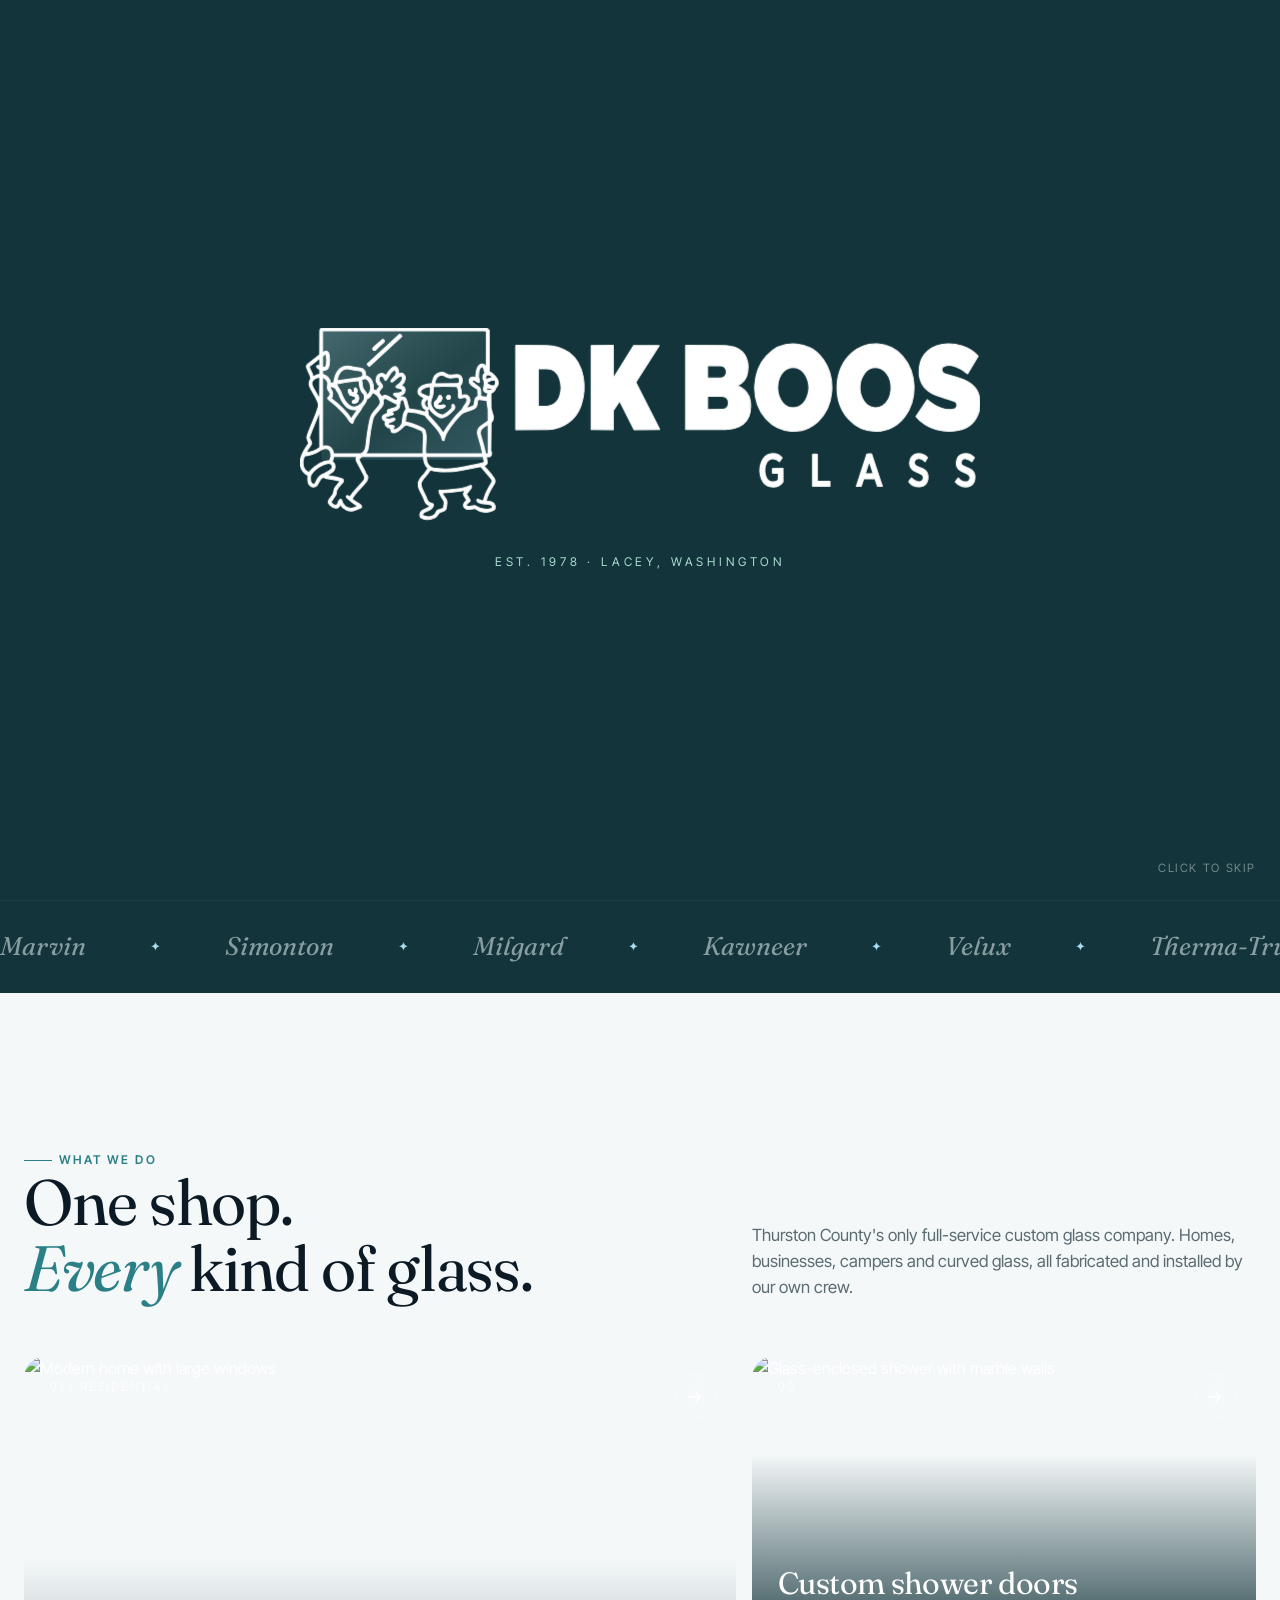
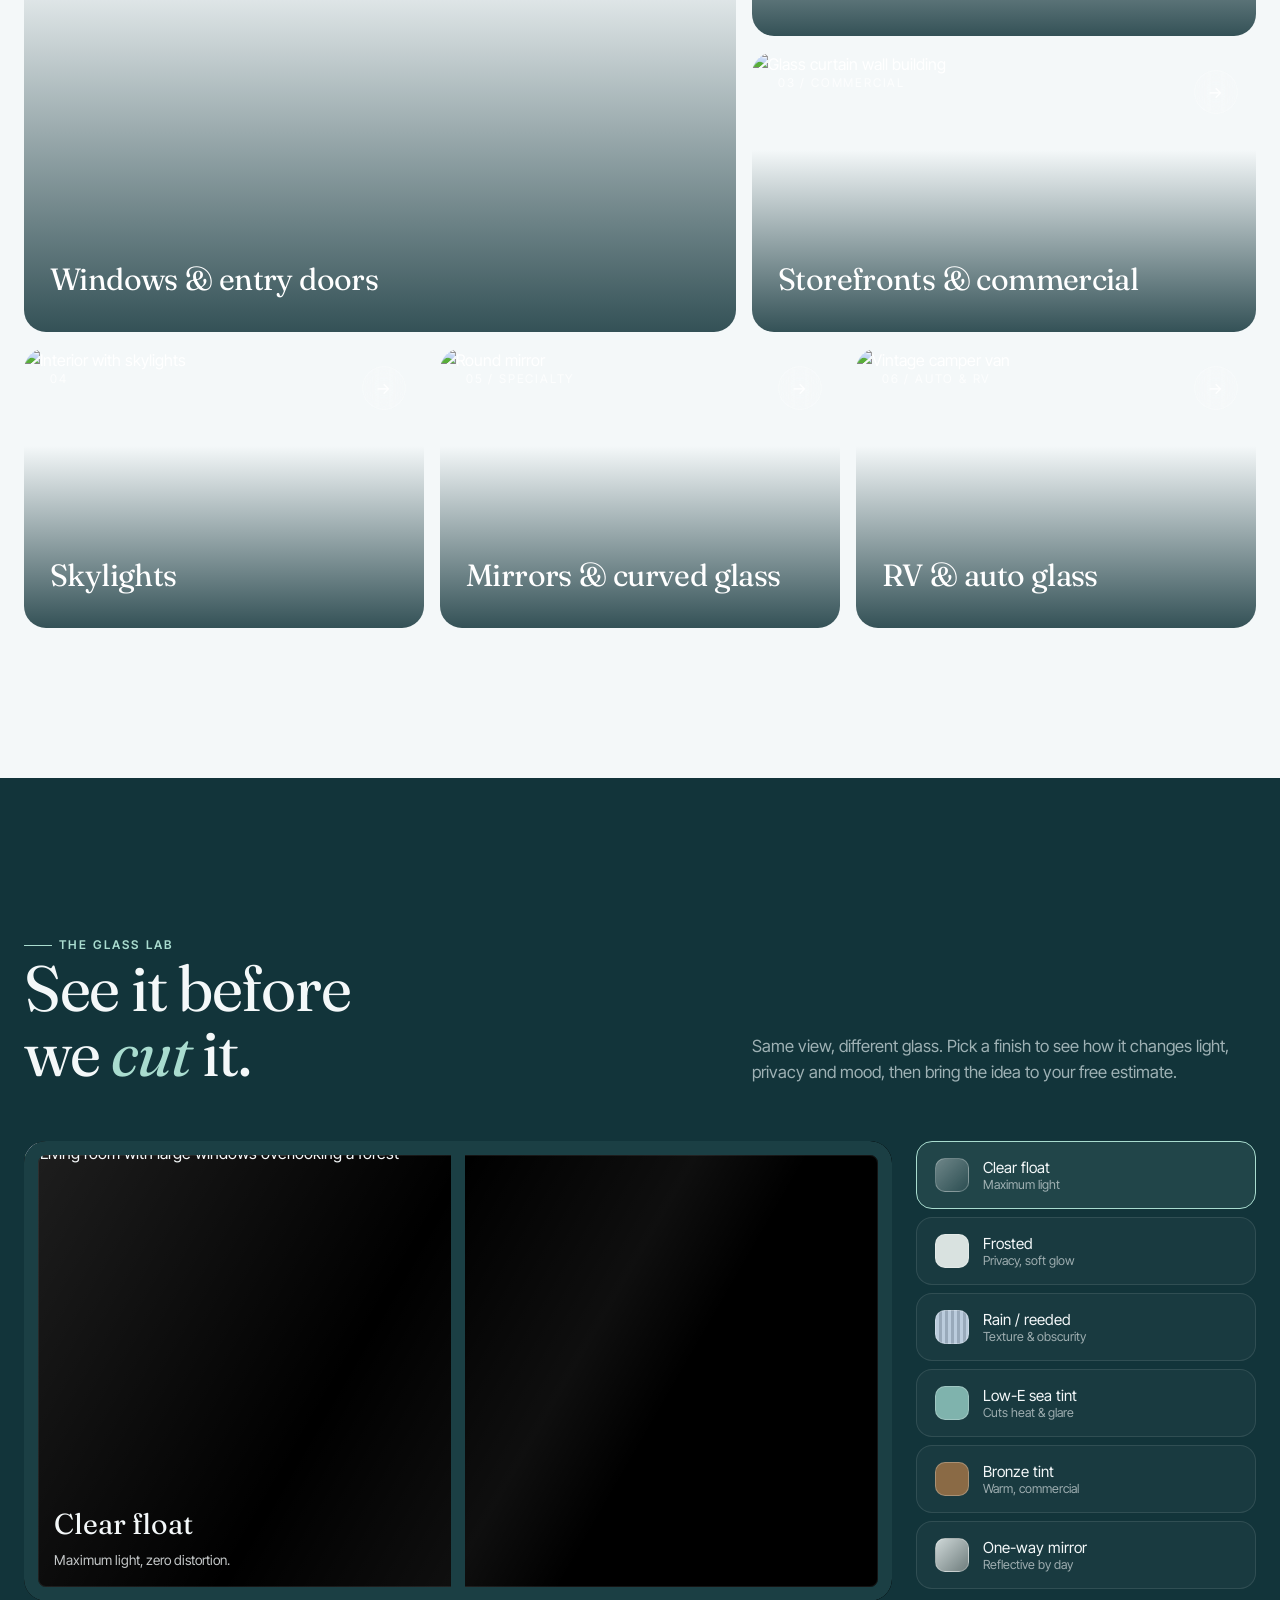
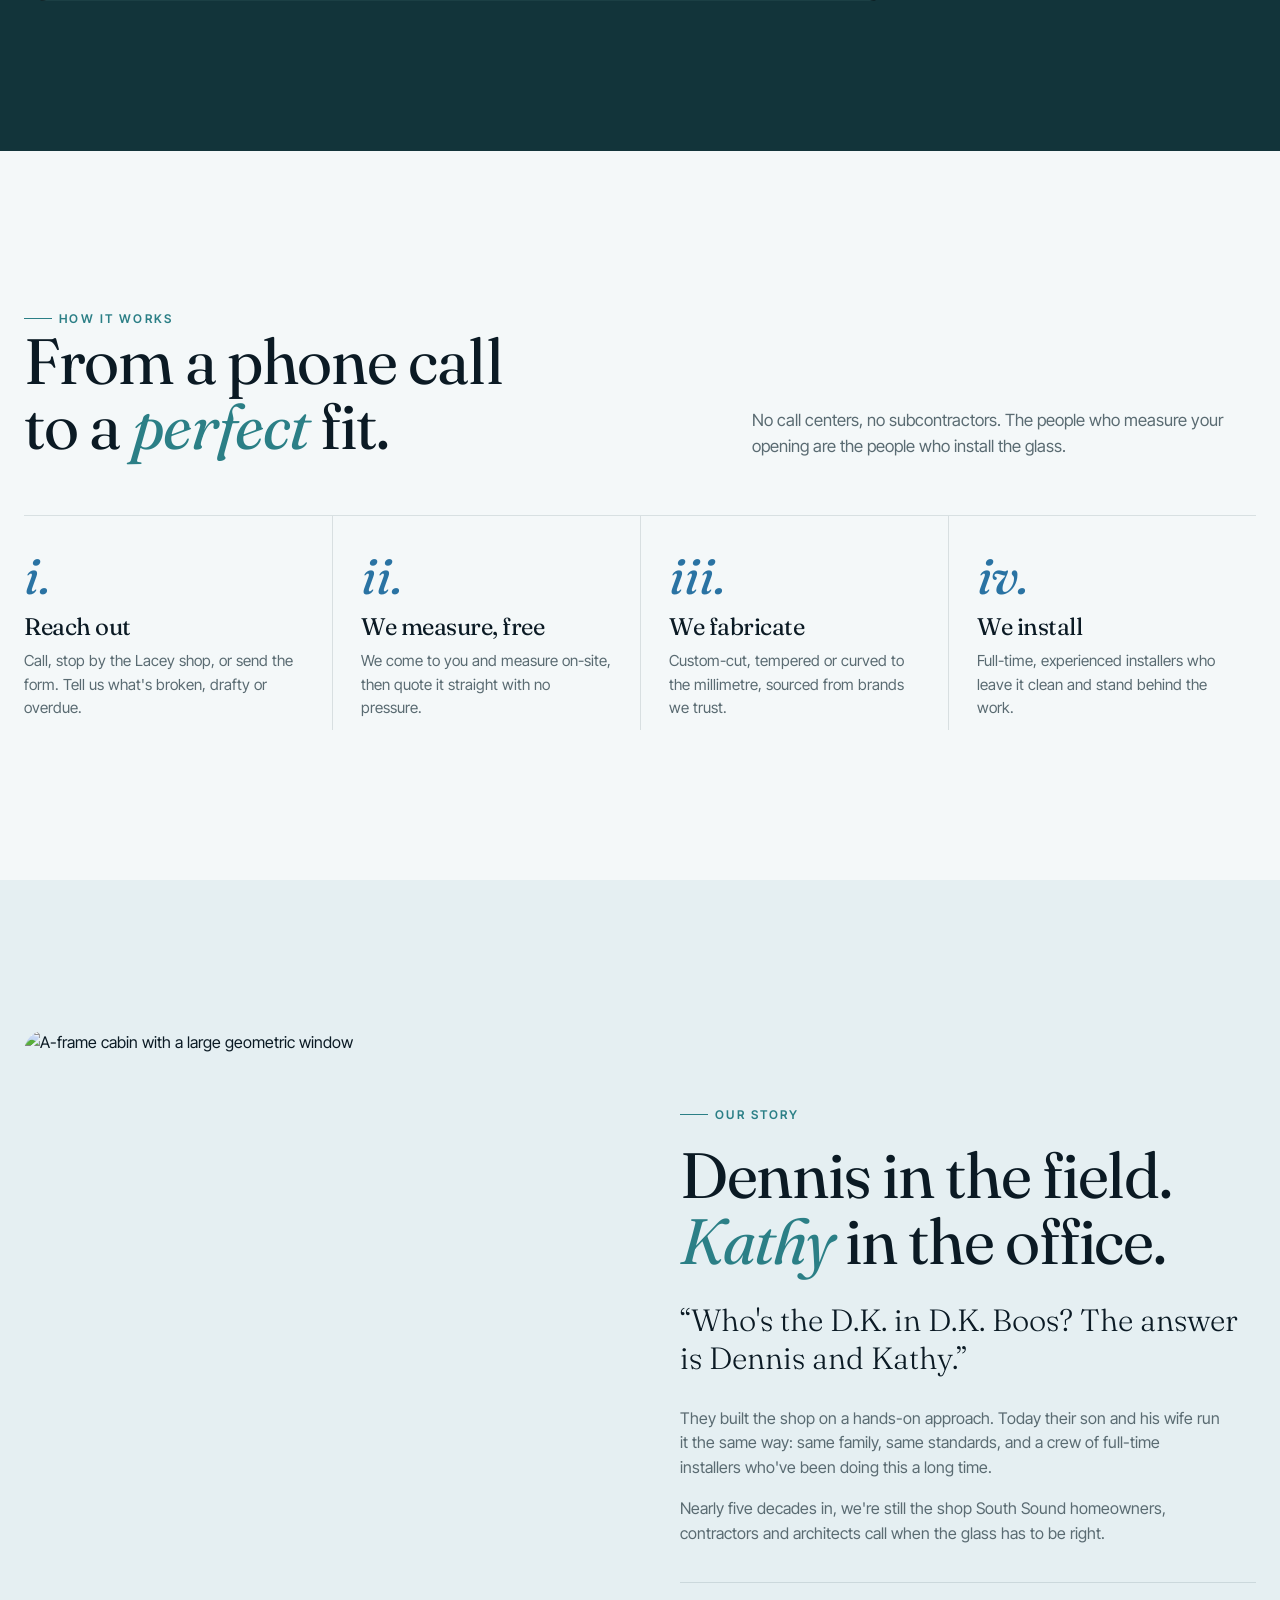
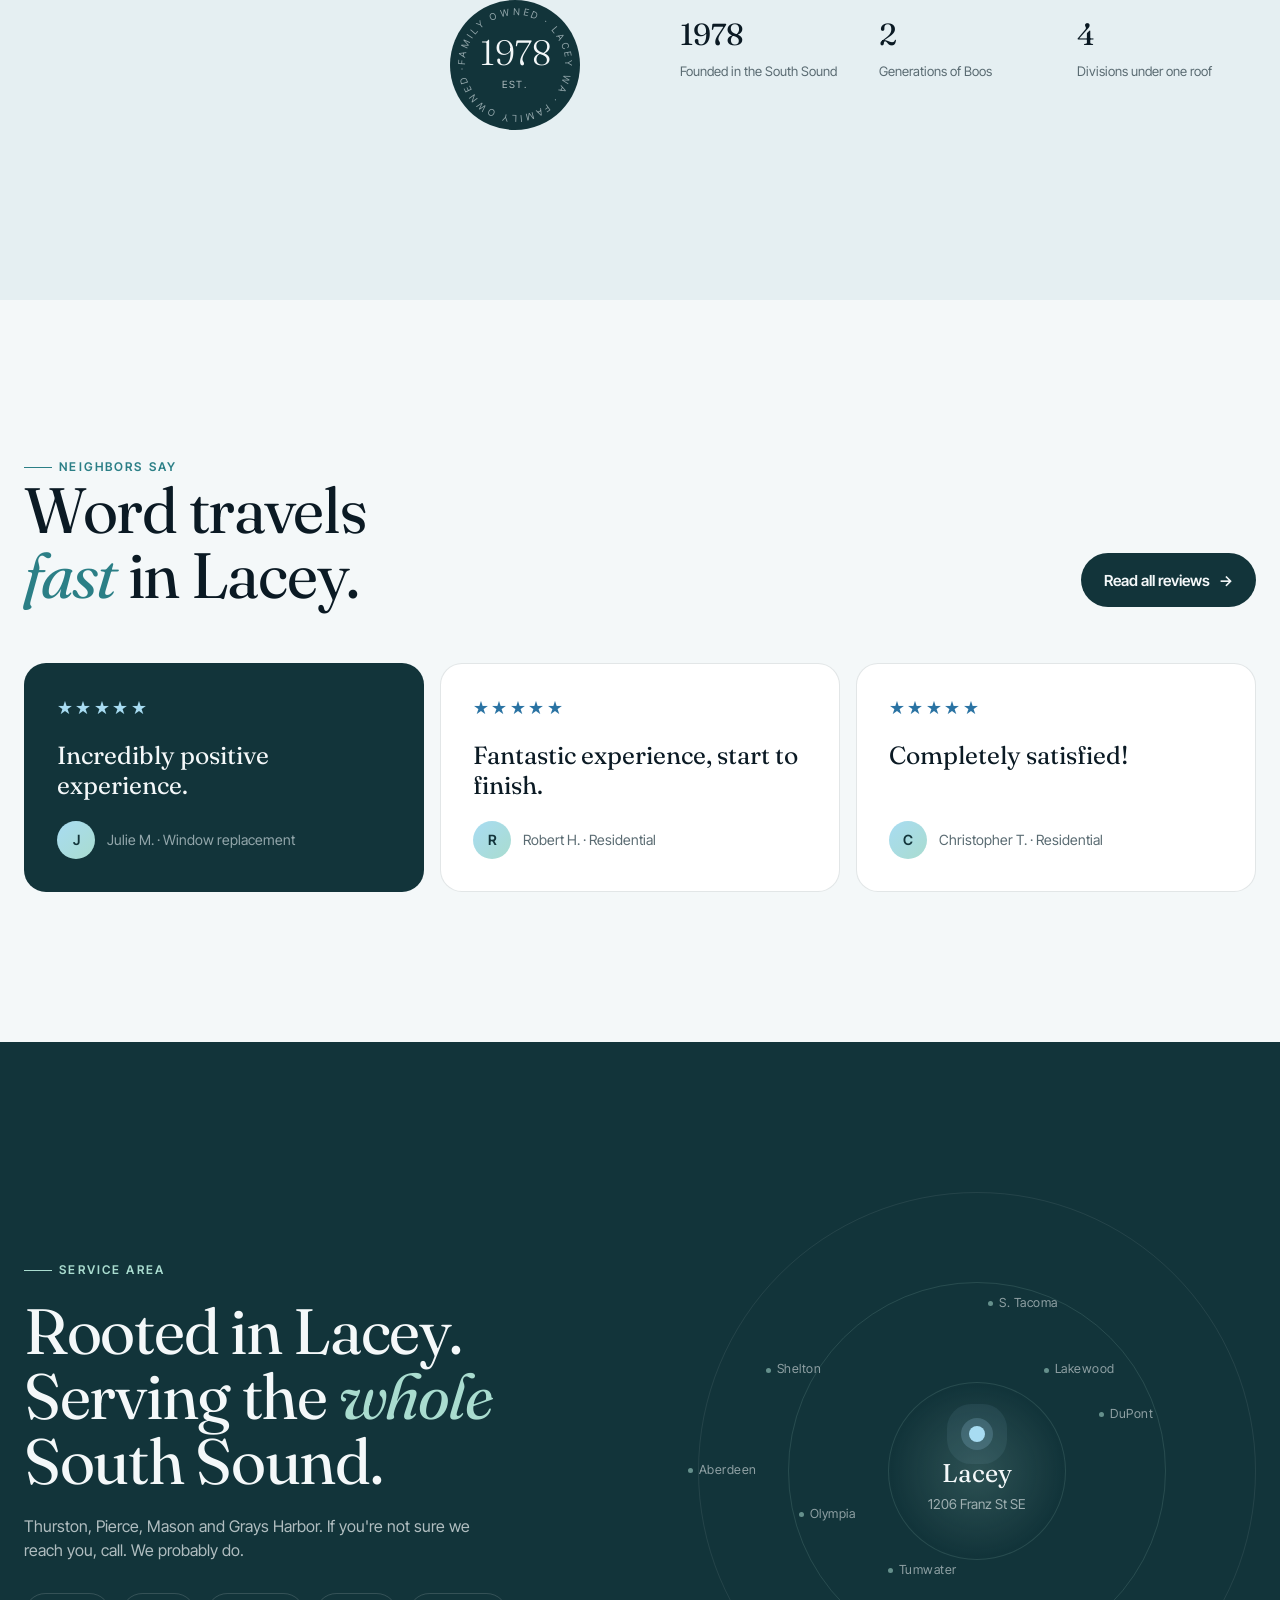
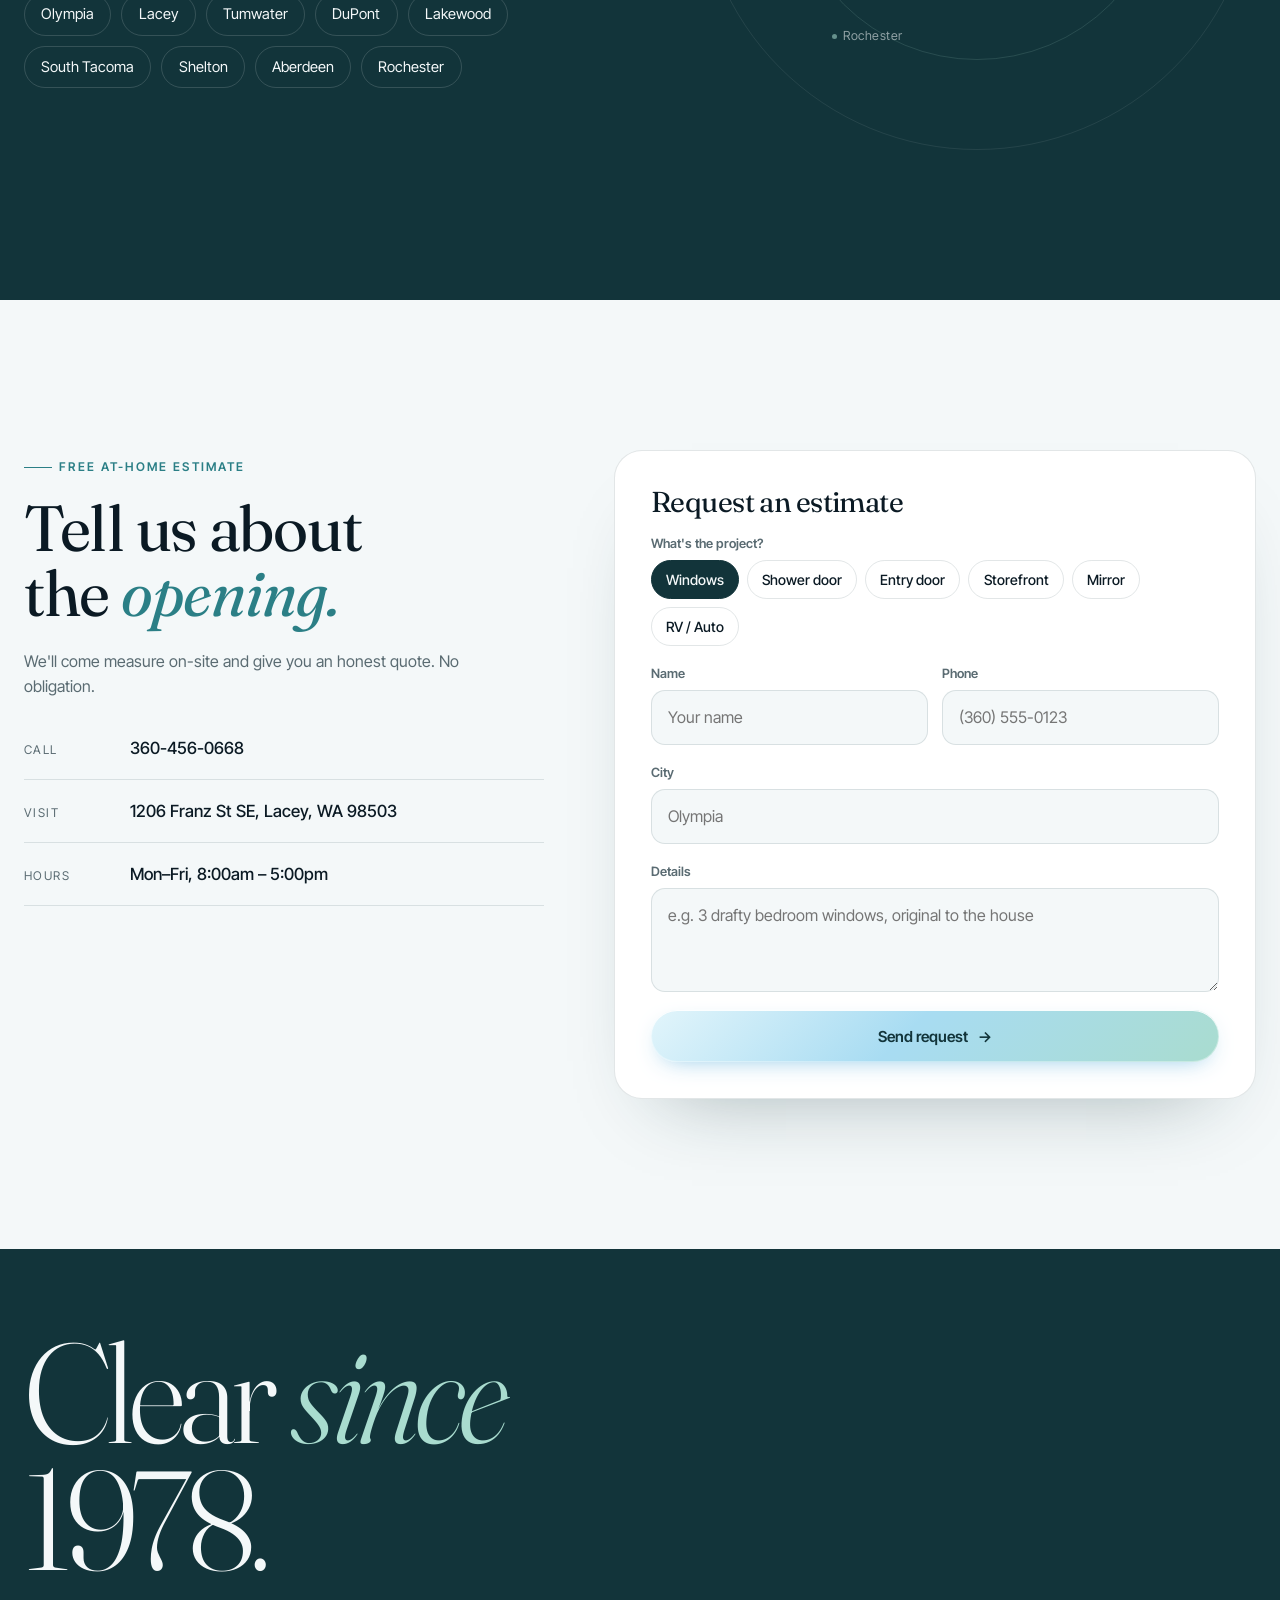
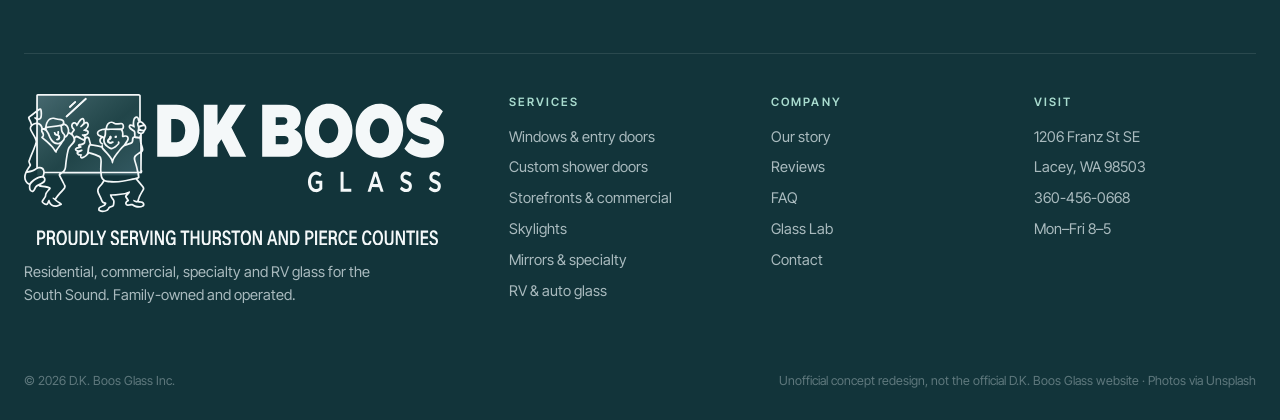
==== commit d574e851: "Show the mascot's full foot in the cropped logo (viewBox 84 -> 87) Co-Authored-By: Claude Opus 5.5 <" ====
--- a/index.html
+++ b/index.html
@@ -16,7 +16,7 @@
 
 <div class="intro" id="intro" aria-hidden="true">
   <div class="intro-wrap">
-    <svg viewBox="0 0 303.54 84" id="introLogo">
+    <svg viewBox="0 0 303.54 87" id="introLogo">
       <rect class="pane-tint" x="9.6" y="0.8" width="74" height="58" fill="url(#paneGrad)"/>
       <g clip-path="url(#paneClip)"><rect class="glint" x="-40" y="-10" width="22" height="80" fill="url(#glintGrad)"/></g>
       <g id="introArt"></g>
@@ -29,7 +29,7 @@
 
 <!--nav-->
 <nav class="nav" id="nav">
-  <a href="./" class="logo" aria-label="D.K. Boos Glass home"><svg class="brand-logo" viewBox="0 0 303.54 84" role="img" aria-label="D.K. Boos Glass"><rect class="pane-tint" x="9.6" y="0.8" width="74" height="58" fill="url(#paneGrad)"/><g clip-path="url(#paneClip)"><rect class="glint" x="-40" y="-10" width="22" height="80" fill="url(#glintGrad)"/></g><use href="#dk-art"/></svg><span class="logo-est">Est.<br>1978</span></a>
+  <a href="./" class="logo" aria-label="D.K. Boos Glass home"><svg class="brand-logo" viewBox="0 0 303.54 87" role="img" aria-label="D.K. Boos Glass"><rect class="pane-tint" x="9.6" y="0.8" width="74" height="58" fill="url(#paneGrad)"/><g clip-path="url(#paneClip)"><rect class="glint" x="-40" y="-10" width="22" height="80" fill="url(#glintGrad)"/></g><use href="#dk-art"/></svg><span class="logo-est">Est.<br>1978</span></a>
   <div class="nav-links">
     <div class="has-drop"><button type="button" aria-expanded="false">Services <span class="chev">▾</span></button><div class="drop"><a href="residential.html"><img src="https://images.unsplash.com/photo-1766603636700-e9d80473f40f?auto=format&fit=crop&w=200&q=80" alt=""><span><b>Windows &amp; entry doors</b><small>Residential</small></span></a><a href="shower-doors.html"><img src="https://images.unsplash.com/photo-1771929662486-f793e08f0f16?auto=format&fit=crop&w=200&q=80" alt=""><span><b>Custom shower doors</b><small>Bath</small></span></a><a href="commercial.html"><img src="https://images.unsplash.com/photo-1525119488448-d549af0dc221?auto=format&fit=crop&w=200&q=80" alt=""><span><b>Storefronts &amp; commercial</b><small>Commercial</small></span></a><a href="skylights.html"><img src="https://images.unsplash.com/photo-1780845591192-eaaef4ddc68f?auto=format&fit=crop&w=200&q=80" alt=""><span><b>Skylights</b><small>Residential</small></span></a><a href="specialty.html"><img src="https://images.unsplash.com/photo-1619378396304-7ef156537d7e?auto=format&fit=crop&w=200&q=80" alt=""><span><b>Mirrors &amp; specialty</b><small>Specialty</small></span></a><a href="rv-auto.html"><img src="https://images.unsplash.com/photo-1770752575355-a9d90d5644bb?auto=format&fit=crop&w=200&q=80" alt=""><span><b>RV &amp; auto glass</b><small>Auto &amp; RV</small></span></a></div></div>
     <a href="./#lab">Glass Lab</a>
--- a/assets/site.css
+++ b/assets/site.css
@@ -259,7 +259,8 @@
   .nav-links,.nav-phone{display:none}
   .hero-inner,.lab-grid,.story-grid,.area-grid,.cta-grid{grid-template-columns:1fr}
   .bento{grid-auto-rows:240px}
-  .viewer{min-height:0;aspect-ratio:16/10}
+  .viewer{min-height:0;height:auto}
+  .viewer::before{content:"";display:block;padding-top:62.5%}
   .hero-inner{padding-top:130px;gap:32px}
   .t1{grid-column:span 12}
   .t2,.t3,.t4,.t5,.t6{grid-column:span 6}
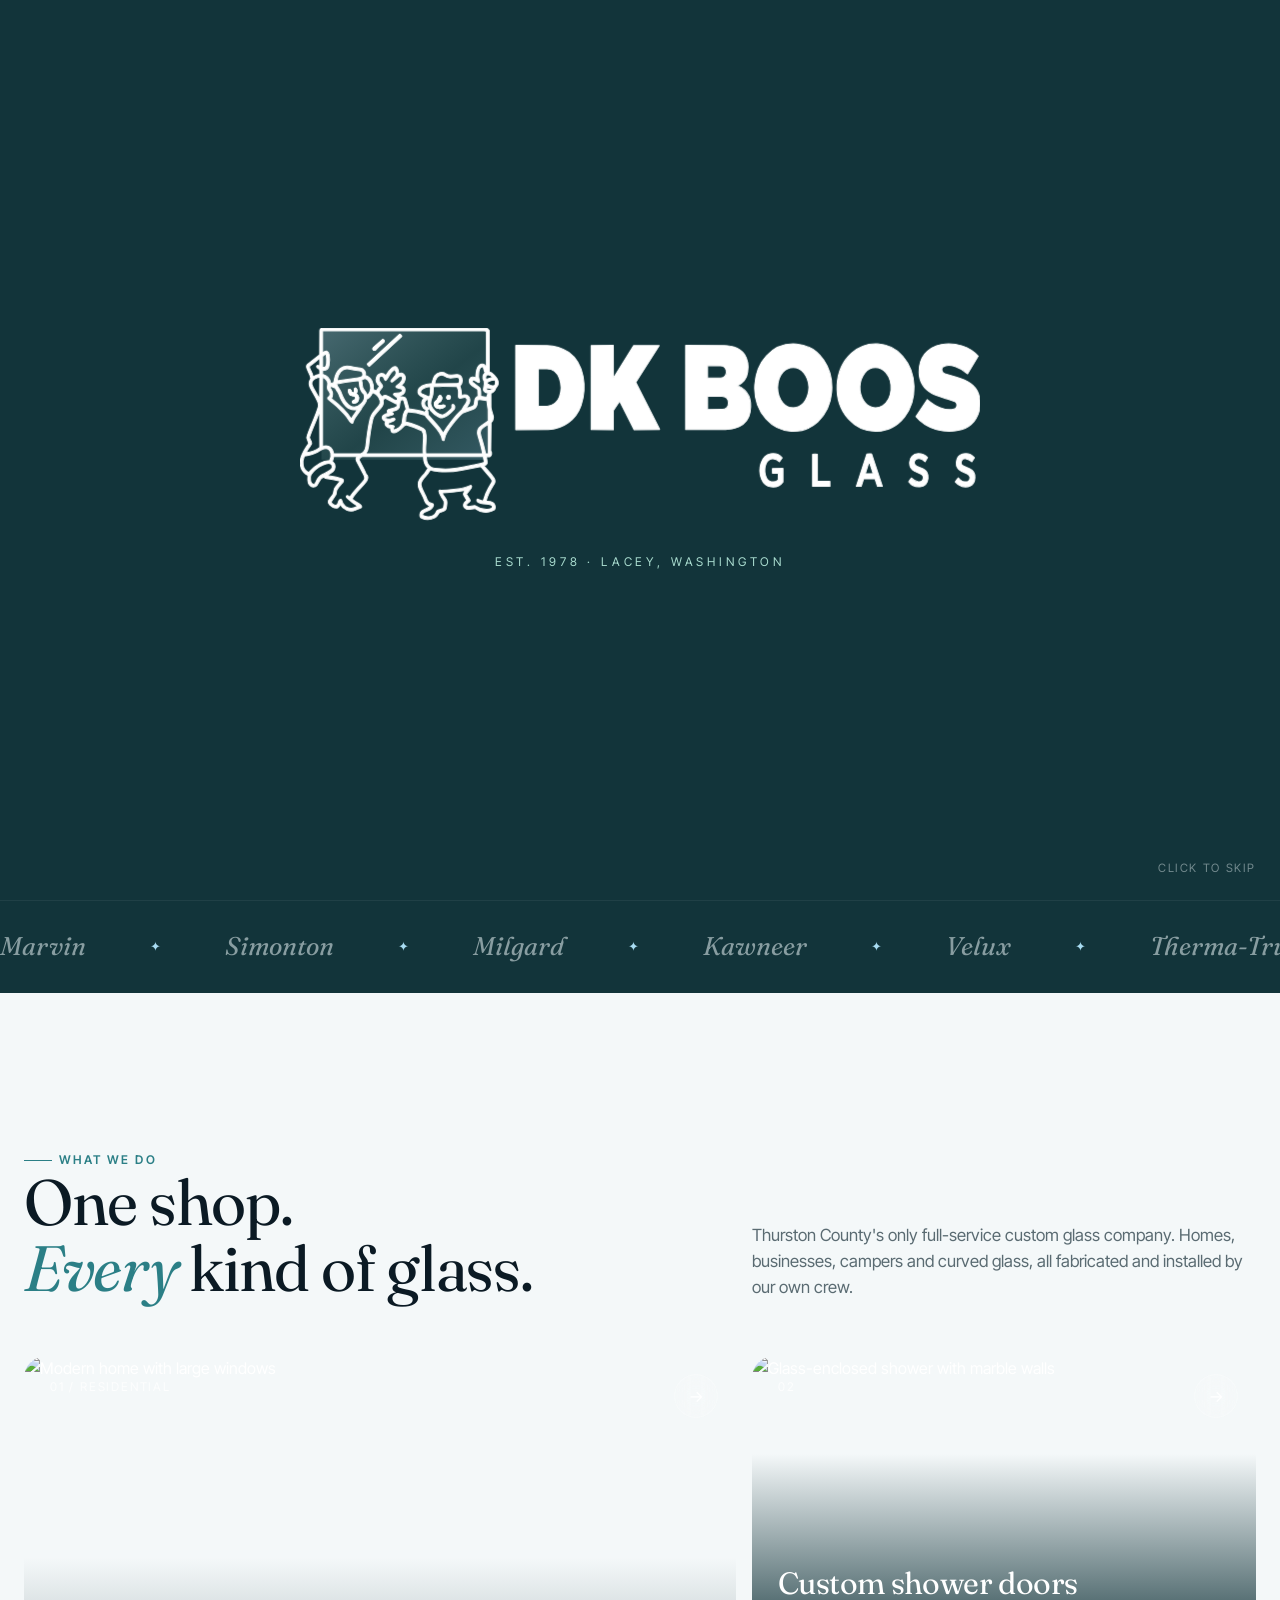
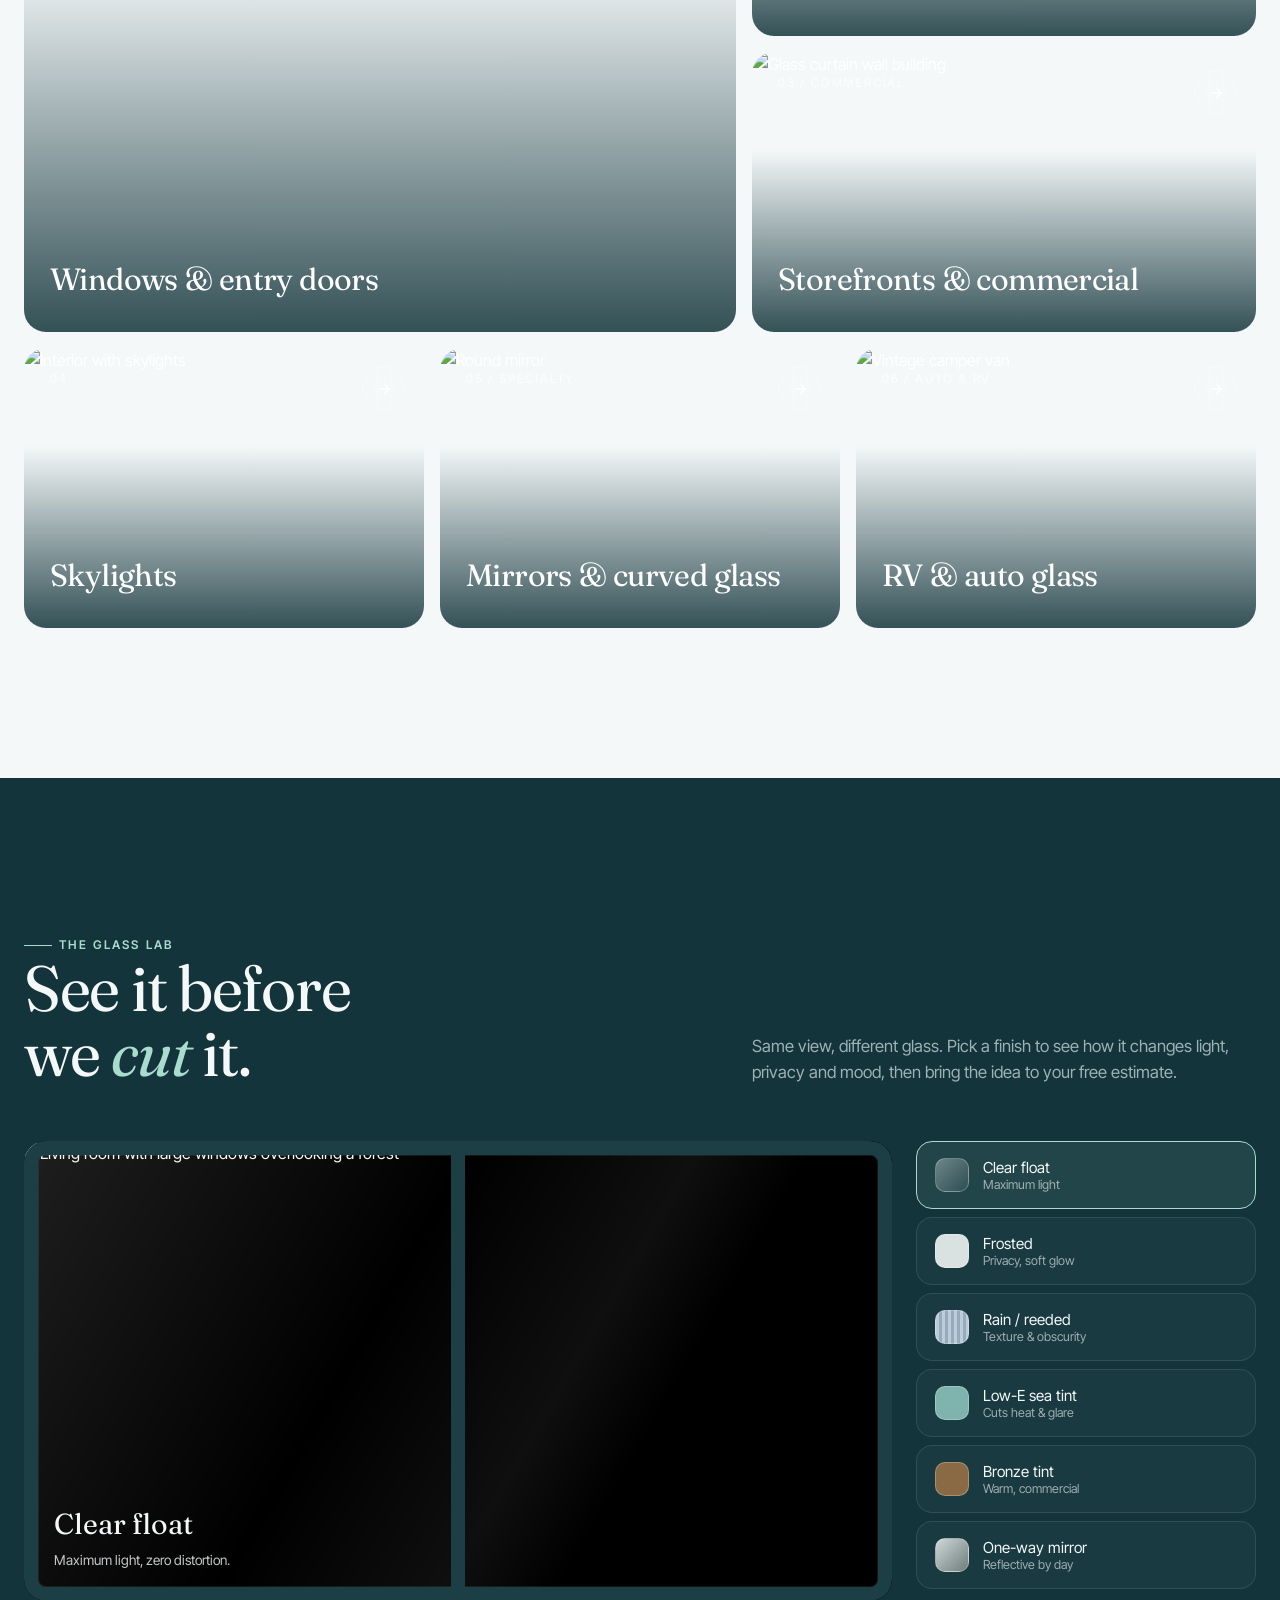
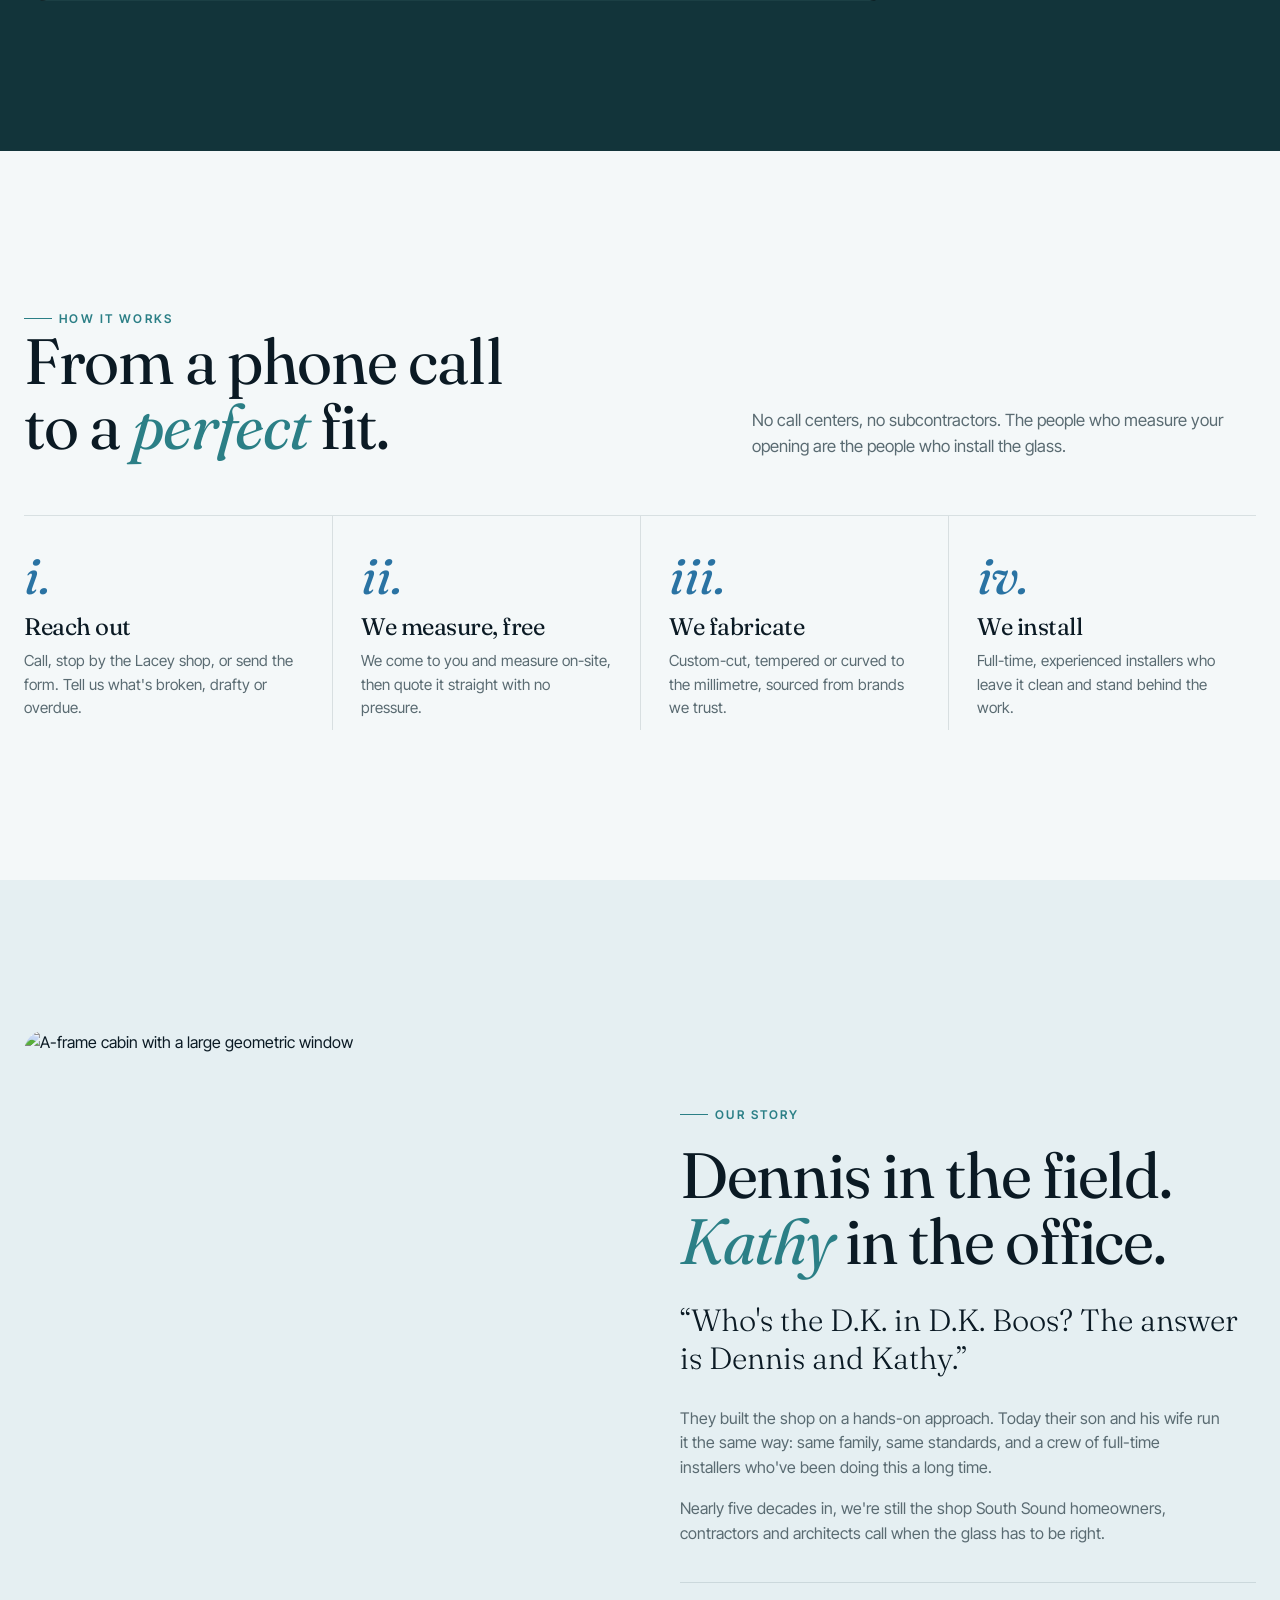
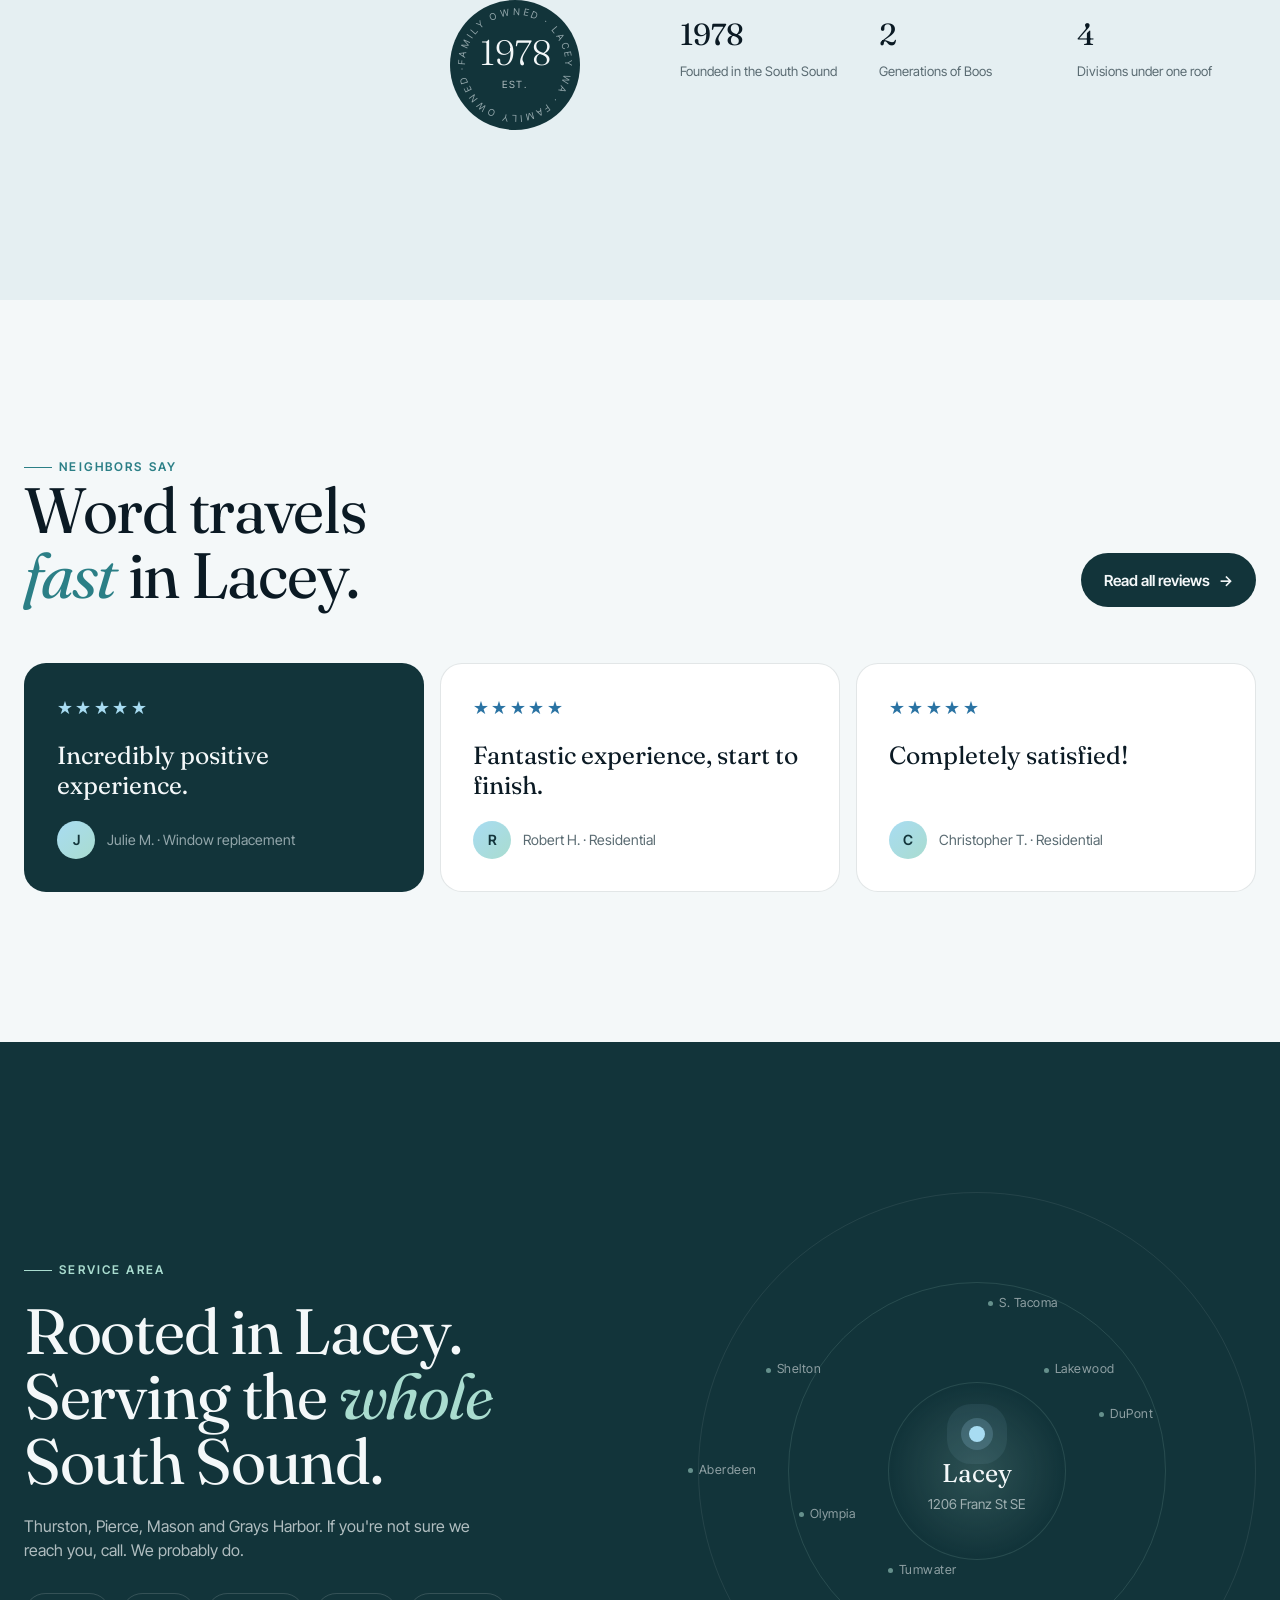
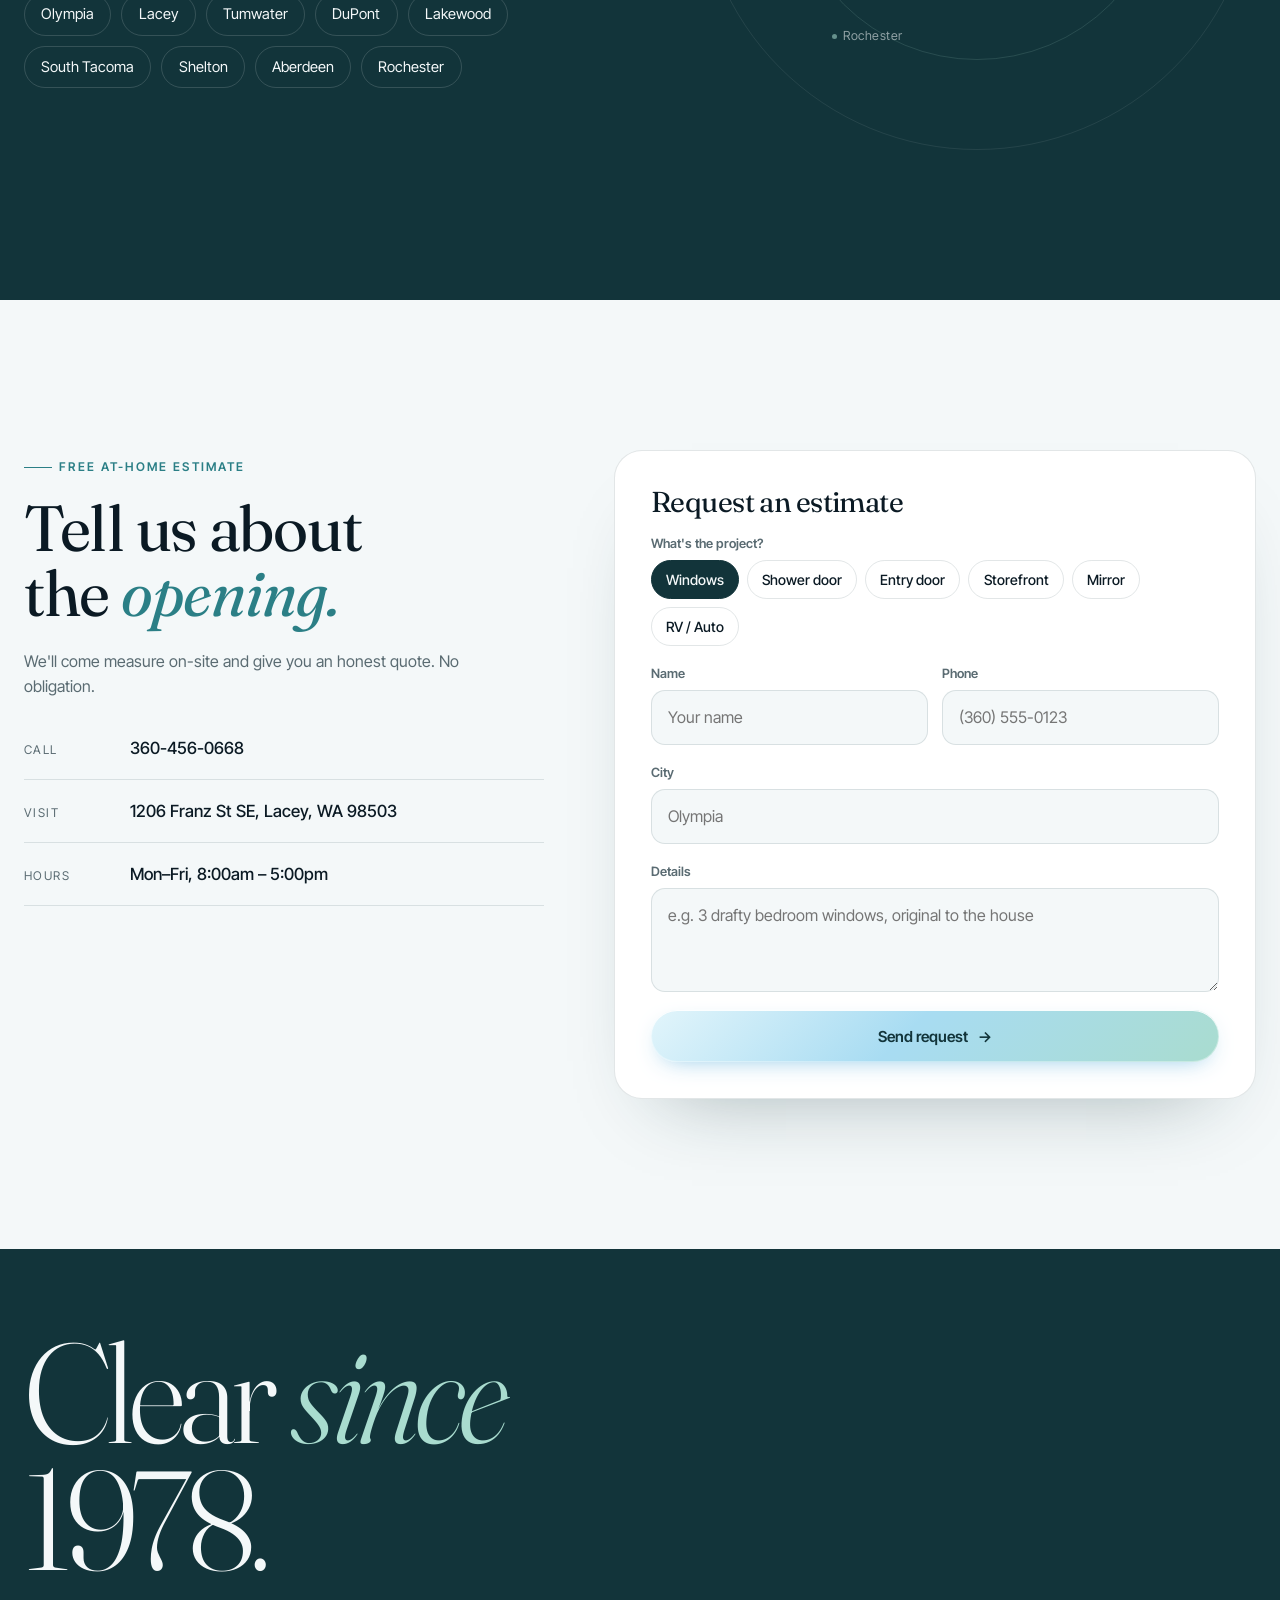
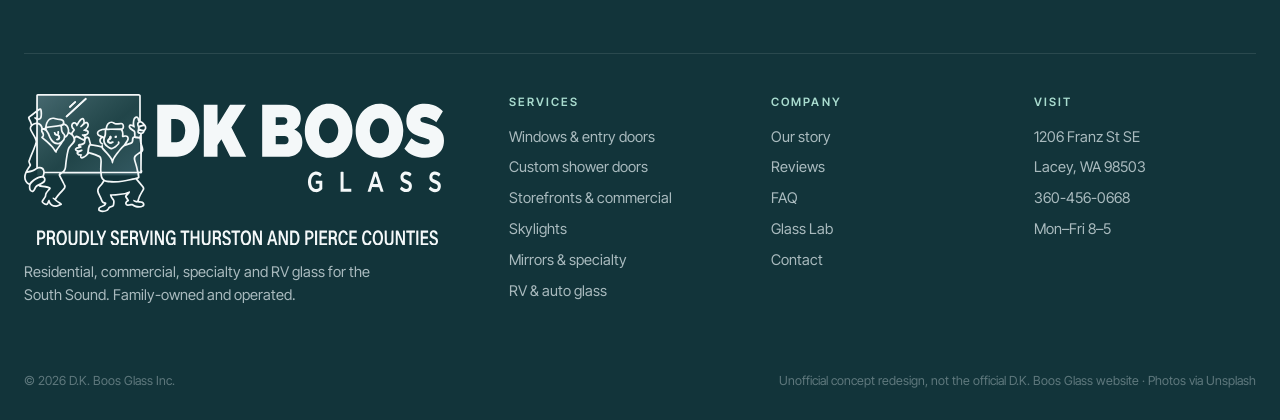
==== commit f06ea0fd: "Glass Lab on phones: image in normal flow; version asset URLs to bust caches Co-Authored-By: Claude " ====
--- a/index.html
+++ b/index.html
@@ -8,7 +8,7 @@
 <link rel="preconnect" href="https://fonts.googleapis.com">
 <link rel="preconnect" href="https://fonts.gstatic.com" crossorigin>
 <link href="https://fonts.googleapis.com/css2?family=Fraunces:ital,opsz,wght@0,9..144,300..700;1,9..144,300..600&family=Inter+Tight:wght@400;500;600&display=swap" rel="stylesheet">
-<link rel="stylesheet" href="assets/site.css">
+<link rel="stylesheet" href="assets/site.css?v=e327b003">
 </head>
 <body>
 <svg width="0" height="0" style="position:absolute" aria-hidden="true"><defs><linearGradient id="paneGrad" x1="0" y1="0" x2="1" y2="1"><stop offset="0" stop-color="#cdeef9" stop-opacity=".28"/><stop offset=".55" stop-color="#a9dccf" stop-opacity=".1"/><stop offset="1" stop-color="#a8dcf2" stop-opacity=".22"/></linearGradient><linearGradient id="glintGrad" x1="0" x2="1"><stop offset="0" stop-color="#fff" stop-opacity="0"/><stop offset=".5" stop-color="#fff" stop-opacity=".75"/><stop offset="1" stop-color="#fff" stop-opacity="0"/></linearGradient><clipPath id="paneClip"><rect x="9.6" y="0.8" width="74" height="58"/></clipPath><g id="dk-art"><g><g><path fill="currentColor" d="M299.21,70.42c-2.37,1.15-5.13.22-6.7-1.74.39-.73.82-1.29,1.34-1.81,1.02,1.28,2.49,2.09,4.06,1.72.87-.21,1.2-1.06,1.17-1.81s-.48-1.4-1.28-1.75l-2.5-1.08c-1.66-.71-2.46-2.15-2.33-3.95s.96-3.27,2.7-3.74c1.97-.53,4.07.14,5.36,1.62l-1.17,1.83c-.79-.8-1.62-1.27-2.65-1.39s-1.75.38-2.01,1.22.11,1.7,1,2.1l2.75,1.23c1.58.71,2.37,2.05,2.32,3.83-.04,1.45-.54,3.02-2.04,3.74Z"/><path fill="currentColor" d="M276.66,70.89c-2.03.13-3.82-.66-4.97-2.24.35-.63.73-1.16,1.24-1.72.89.9,1.85,1.55,3.04,1.72,1,.14,1.87-.32,2.13-1.18s0-1.86-.91-2.27l-2.89-1.29c-1.56-.7-2.21-2.05-2.2-3.72.01-2.29,1.5-4.12,3.88-4.14,1.55-.01,3.01.57,4.13,1.72l-1.11,1.9c-.82-.71-1.58-1.27-2.61-1.38s-1.88.29-2.12,1.29c-.18.76.15,1.67,1.05,2.07l2.76,1.22c1.76.78,2.44,2.42,2.25,4.29-.2,1.98-1.46,3.58-3.67,3.71Z"/><path fill="currentColor" d="M236.54,68.44l.02,2.26h-7.76s0-14.35,0-14.35c.69-.12,1.37-.12,2.15,0v12.11s5.6-.02,5.6-.02Z"/><path fill="currentColor" d="M190.68,109.21c-.53.23-1.11.18-1.76.04l-3.44-7.97-.04,7.97c-.44.14-.9.15-1.37,0v-10.47c.63-.14,1.16-.12,1.84,0l3.37,7.74v-7.72c.52-.15.97-.14,1.38-.01l.02,10.43Z"/><path fill="currentColor" d="M275.3,109.21c-.52.23-1.11.18-1.75.04l-3.43-7.96-.02,7.96c-.47.14-.91.15-1.39,0v-10.47c.62-.14,1.15-.12,1.83,0l3.38,7.74-.02-7.74c.54-.13.97-.11,1.38,0l.02,10.43Z"/><path fill="currentColor" d="M171.97,109.2c-.6.24-1.19.2-1.77.02l-3.47-8.09v8.14c-.47.12-.81.11-1.36.04v-10.55c.55-.11,1.08-.08,1.79-.04l3.36,7.61.07-7.56c.42-.12.87-.13,1.36.02v10.41Z"/><path fill="currentColor" d="M101.16,109.2c-.62.26-1.13.17-1.75.07l-3.51-8.1.05,8.08c-.44.14-.87.15-1.37,0v-10.47c.64-.15,1.18-.13,1.81,0l3.37,7.73v-7.73c.5-.13.86-.13,1.36,0l.02,10.42Z"/><path fill="currentColor" d="M106.24,105.13c-.13-.48-.1-.94-.06-1.56h3.4s-.03,5.53-.03,5.53c0,.27-.67.36-.9.21-.2-.13-.26-.43-.37-.92-.72.98-1.65,1.27-2.84,1.08-3.06-.48-3.81-6.01-1.98-9.27.8-1.41,2.3-1.96,3.82-1.54,1.27.35,2.2,1.74,2.17,3.13-.52.05-1.12.08-1.39-.13-.23-.86-.69-1.5-1.52-1.61-2.41-.32-3.14,3.81-2.02,6.72.3.78.98,1.19,1.7,1.22,1.29.06,2.03-1.3,1.89-2.9l-1.88.04Z"/><path fill="currentColor" d="M38.62,98.77l-.02,7.26c0,1-.29,2.07-1.06,2.74-1.12.97-2.97,1.02-4.15.1-.77-.6-1.14-1.7-1.15-2.65l-.06-7.42c.52-.13.93-.15,1.47,0l.11,7.43c.01.96.76,1.72,1.59,1.78.95.07,1.72-.73,1.73-1.78l.05-7.45c.42-.09.83-.12,1.5,0Z"/><path fill="currentColor" d="M265.65,99c0-.42,1.06-.4,1.42-.18l-.07,7.74c-.02,1.85-1.4,2.98-3.16,2.97s-3.09-1.21-3.11-3.04l-.08-7.71c.53-.12,1.01-.11,1.5,0l.08,7.43c.01.98.69,1.74,1.55,1.79.92.05,1.73-.68,1.75-1.72l.11-7.28Z"/><path fill="currentColor" d="M126.8,109.19c-.54.26-1,.2-1.5.06v-4.74s-3.36-.01-3.36-.01l-.02,4.77c-.54.13-.97.12-1.47-.02v-10.46c.5-.15.93-.15,1.45,0l.03,4.19h3.37s0-4.2,0-4.2c.5-.12.92-.14,1.48,0v10.41Z"/><path fill="currentColor" d="M291.9,104.56h-3.65s.01,3.24.01,3.24h3.96c.07.45.02.92-.14,1.51l-5.33.03-.02-10.62,5.26-.03c.14.46.12.92.06,1.51l-3.79.02v2.84s3.64.02,3.64.02v1.49Z"/><path fill="currentColor" d="M144.54,108.93c-.91-.64-1.12-1.7-1.23-2.61.53-.11.97-.12,1.49.03.1.68.38,1.26.84,1.5.61.33,1.43.38,1.95-.14.58-.58.6-1.76-.01-2.32-1.19-1.1-4.66-1.09-3.94-4.64.31-1.54,1.58-2.37,3.16-2.2,1.39.15,2.53,1.36,2.46,2.95-.5.06-.93.08-1.43-.02-.06-.8-.5-1.32-1.08-1.45-.84-.19-1.5.21-1.67.89-.52,2.11,2.49,1.89,3.7,3.3,1.11,1.29.98,3.62-.38,4.71-1.05.84-2.75.79-3.86.01Z"/><path fill="currentColor" d="M240.33,104.54l-3.58.06v3.2s3.89.03,3.89.03c.1.52.05.93-.09,1.49h-5.37s0-10.59,0-10.59l5.32-.03v1.53s-3.76,0-3.76,0l-.02,2.83,3.6.04c.08.45.09.83.01,1.45Z"/><path fill="currentColor" d="M63.76,108.93c-.87-.61-1.05-1.59-1.2-2.55.5-.16.95-.13,1.49-.06.08.61.3,1.17.68,1.44.49.34,1.15.43,1.71.2.65-.27.84-.98.8-1.57-.04-.63-.4-1.15-1.06-1.44l-1.68-.72c-1.03-.44-1.59-1.32-1.67-2.42-.13-1.77.87-3.19,2.56-3.3s3.09.98,3.13,2.98c-.43.06-.94.1-1.46-.05-.04-.8-.52-1.31-1.11-1.42-.81-.16-1.46.21-1.63.91-.49,2.09,2.43,1.86,3.67,3.27,1.05,1.19,1.01,3.4-.17,4.56-1.03,1.01-2.92.99-4.07.17Z"/><path fill="currentColor" d="M293.89,108.66c-.72-.68-.81-1.57-.93-2.37.42-.07,1.14-.15,1.44.09.24.56.36,1.14.78,1.39.52.31,1.14.43,1.72.19.64-.27.83-.98.8-1.56-.04-.63-.4-1.16-1.06-1.44l-1.82-.78c-1.08-.46-1.57-1.44-1.57-2.57-.01-1.78,1.07-3.07,2.8-3.09,1.62-.01,2.95,1.17,2.87,2.97-.51.04-.93.07-1.4-.04-.04-.8-.53-1.28-1.11-1.42-.79-.18-1.49.22-1.64.88-.49,2.19,2.57,1.89,3.78,3.39.94,1.17.9,3.21-.17,4.36-1.13,1.22-3.29,1.13-4.49,0Z"/><path fill="currentColor" d="M133.4,98.87c.34-.28.96-.24,1.45-.06l-.07,7.78c-.02,1.67-1.25,2.79-2.78,2.92-1.96.17-3.48-1.08-3.5-3.1l-.05-7.61c.59-.16,1.01-.15,1.48-.01l.11,7.54c.01,1,.79,1.66,1.63,1.66s1.63-.64,1.64-1.65l.09-7.47Z"/><path fill="currentColor" d="M218.82,104.54l-3.76.03v3.21s4.13.04,4.13.04l-.19,1.51h-5.43s0-10.61,0-10.61l5.32-.04c.2.46.17.94.07,1.52l-3.93.02v2.82s3.76.03,3.76.03l.03,1.47Z"/><path fill="currentColor" d="M75.04,104.57l-3.62.04.03,3.17,3.97.05c.1.52.05.93-.09,1.49h-5.38s0-10.59,0-10.59h5.09c.33.25.3,1.01.14,1.47l-3.76.02v2.83s3.66.04,3.66.04c.04.48.07.88-.04,1.47Z"/><path fill="currentColor" d="M246.41,101.14c-1.14,2.84-.5,7.03,1.73,6.84.8-.07,1.21-.63,1.49-1.47.17-.52,1.3-.57,1.49-.15-.15,1.54-1.26,2.91-2.55,3.11-1.66.26-3.05-.47-3.67-2.1-.83-2.21-.81-4.78.19-6.93.84-1.8,2.94-2.49,4.56-1.41.97.65,1.41,1.83,1.47,2.84-2.16.51-1.2-1.47-2.86-1.78-.7-.13-1.51.21-1.85,1.05Z"/><path fill="currentColor" d="M230.68,107.98c1.95.18,1.36-2.14,2.69-1.87.2.04.5-.03.61.05.24.17-.42,3.07-2.77,3.35-1.56.18-2.89-.6-3.45-2.15-.78-2.19-.83-4.79.17-6.88.71-1.48,2.16-2.18,3.64-1.87,1.39.29,2.35,1.63,2.42,3.21-2.11.65-1.23-1.54-2.98-1.72-.81-.08-1.52.33-1.83,1.19-.92,2.58-.46,6.52,1.49,6.69Z"/><path fill="currentColor" d="M88.97,98.8c.55-.15,1.03-.14,1.54-.01l-2.95,10.49c-.62.12-1.08.11-1.73.03l-2.8-10.51c.6-.16,1.1-.14,1.59,0l2.11,8.43,2.24-8.44Z"/><path fill="currentColor" d="M59.46,98.83l-2.67,6.49-.15,3.93c-.39.17-1.01.16-1.39-.02l-.16-3.9-2.68-6.55c.51-.12,1.03-.12,1.57.02l2,4.89,1.98-4.85c.27-.2.93-.21,1.51,0Z"/><path fill="currentColor" d="M280.13,109.26c-.61.15-1.02.13-1.52-.01l.02-9.02-2.4-.03v-1.48s6.33,0,6.33,0v1.49s-2.42.03-2.42.03v9.03Z"/><path fill="currentColor" d="M153.8,109.19c-.49.23-.95.22-1.5.07v-9s-2.37-.06-2.37-.06c-.11-.52-.13-.94.03-1.5l6.08.02c.33.25.29,1.02.12,1.46l-2.38.04v8.97Z"/><path fill="currentColor" d="M117.04,109.2c-.48.23-.94.21-1.48.06v-9.03s-2.38-.02-2.38-.02c-.1-.54-.13-.94.03-1.52l6.07.02c.33.16.36,1.16.09,1.4-.67.26-1.54.05-2.32.1v8.98Z"/><path fill="currentColor" d="M53.65,107.78c.14.44.02.95-.08,1.54h-5.3s0-10.53,0-10.53c.58-.14.99-.13,1.5,0v9.01s3.89-.02,3.89-.02Z"/><rect fill="currentColor" x="283.5" y="98.7" width="1.5" height="10.64"/><rect fill="currentColor" x="210.33" y="98.71" width="1.52" height="10.64"/><rect fill="currentColor" x="91.36" y="98.7" width="1.49" height="10.65"/><path fill="currentColor" d="M255.15,56.18c-.77-.08-1.41-.09-2.13.02l-4.71,14.47h2.19l1.09-3.37,5.07.05,1.11,3.33h2.2s-4.82-14.5-4.82-14.5ZM252.32,65.08l1.75-5.56,1.77,5.49-3.52.07Z"/><path fill="currentColor" d="M198.54,100.87c-.53-1.33-1.74-2.17-3.15-2.16l-3.03.03v10.56h3.45c2.5-.02,4.36-4.44,2.73-8.43ZM196.76,107.09c-.65.96-1.99.76-2.88.63l.02-7.44c1.09-.14,2.3-.21,2.9.73,1.09,1.73,1.16,4.3-.04,6.08Z"/><path fill="currentColor" d="M226.07,106.44c-.05-.96-.27-1.76-1-2.34.97-.71,1.18-1.73,1.12-2.83-.07-1.43-1.03-2.59-2.53-2.57l-3.39.03v10.53c.51.14,1.01.13,1.49.01l.02-4.39,1.6.02c1.77.02.94,2.47,1.41,4.36.35.16.94.11,1.42.03l-.14-2.85ZM224.15,103.13c-.72.48-1.58.25-2.34.24l-.05-3.1c.73-.12,1.73-.3,2.44.22.7.51.71,2.12-.05,2.64Z"/><path fill="currentColor" d="M142.27,106.24c-.05-.9-.33-1.61-1.02-2.14,1-.75,1.26-1.84,1.1-3-.1-1.16-.87-2.35-2.1-2.37l-3.77-.04v10.62c.63.07,1.04.07,1.48-.04l.02-4.4,1.62.02c.73.02,1.16.67,1.19,1.39l.12,3c.64.12,1.05.09,1.51-.02l-.15-3.02ZM140.33,103.14c-.71.47-1.58.23-2.33.23l-.04-3.11c.71-.11,1.72-.29,2.42.22.72.52.73,2.13-.05,2.66Z"/><path fill="currentColor" d="M30.4,100.79c-.55-1.41-1.76-2.26-3.16-2.26s-2.61.85-3.16,2.26c-1.43,3.62-.37,8.79,3.16,8.72,3.6-.06,4.55-5.19,3.16-8.72ZM27.24,107.97c-.7,0-1.36-.43-1.68-1.2-1.14-2.72-.49-6.74,1.67-6.72.71.01,1.37.46,1.69,1.22,1.09,2.62.49,6.73-1.68,6.7Z"/><path fill="currentColor" d="M160.34,98.54c-3.53.01-4.52,5.1-3.15,8.69.56,1.47,1.71,2.3,3.15,2.28,1.37-.02,2.54-.72,3.13-2.2,1.51-3.73.34-8.79-3.13-8.77ZM160.34,107.97c-.69,0-1.37-.46-1.66-1.2-1.06-2.67-.55-6.54,1.5-6.71.76-.06,1.5.38,1.84,1.2,1.14,2.73.46,6.77-1.68,6.71Z"/><path fill="currentColor" d="M255.86,98.54c-1.28-.06-2.46.65-3.09,1.91-1.64,3.24-.88,9,2.91,9.06,1.26.03,2.47-.63,3.09-2.02,1.55-3.49.6-8.8-2.91-8.95ZM255.84,107.97c-2.23.1-2.9-3.85-1.82-6.7.29-.75.94-1.18,1.68-1.2.63-.02,1.37.42,1.68,1.14,1.1,2.53.61,6.66-1.54,6.76Z"/><path fill="currentColor" d="M46.47,101.05c-.44-1.18-1.5-2.29-2.75-2.29l-3.46-.02-.03,10.55,2.88.05c3.49.06,4.69-4.76,3.36-8.29ZM44.78,106.8c-.61,1.17-2.06,1.15-3.04.89v-7.45c1.14-.17,2.5-.11,3.08,1.05.83,1.64.86,3.81-.04,5.51Z"/><path fill="currentColor" d="M81.45,104.09c.89-.78,1.12-1.8,1.04-2.9-.11-1.47-1.13-2.52-2.63-2.5l-3.25.05v10.51c.51.15.93.15,1.47.02v-4.39s1.53.02,1.53.02c1.9.01.9,2.65,1.52,4.36.38.21,1.04.1,1.35.01l-.12-2.83c-.04-.93-.26-1.72-.91-2.35ZM80.36,103.17c-.74.43-1.57.21-2.27.2v-3.18c.71.02,1.53-.19,2.23.18.93.49,1,2.23.04,2.8Z"/><path fill="currentColor" d="M21.42,104.05c.95-.79,1.17-1.89,1.02-3.02-.17-1.35-1.17-2.36-2.56-2.34l-3.31.05-.02,10.52c.58.15,1,.13,1.5-.01v-4.36l1.74.04c1.57.03.8,2.63,1.29,4.27.27.27,1.08.17,1.39.07l-.12-2.83c-.04-.94-.28-1.7-.93-2.39ZM20.38,103.15c-.75.46-1.58.24-2.32.24v-3.18c.8-.02,1.67-.22,2.37.25.77.52.79,2.18-.05,2.69Z"/><path fill="currentColor" d="M180.26,98.79c-.66-.13-1.21-.16-1.79.01l-2.78,10.45c.59.17,1.01.13,1.47-.01l.74-2.71,2.99-.02.73,2.77c.53.09.95.14,1.55-.04l-2.91-10.45ZM178.24,104.97l1.09-4.45,1.17,4.34c-.71.23-1.46.09-2.26.11Z"/><path fill="currentColor" d="M207.26,98.82c-1.31-.26-2.65-.1-3.96-.09v10.53c.51.14,1.02.13,1.49.01l.03-4.02c.45-.11.9-.1,1.36-.09,2.02.08,3.1-1.35,3.09-3.19-.01-1.35-.54-2.86-2.01-3.15ZM207.2,103.37c-.68.53-1.61.33-2.38.27l-.05-3.39c.78-.09,1.75-.27,2.45.25.77.58.8,2.23-.02,2.87Z"/><path fill="currentColor" d="M15.41,101.41c-.11-1.51-1.04-2.69-2.62-2.7h-3.33s0,10.54,0,10.54c.58.16,1.01.14,1.5.01v-4.1c1.1-.05,2.25.15,3.2-.47,1.16-.74,1.32-2.08,1.24-3.28ZM13.32,103.38c-.7.51-1.6.32-2.33.25v-3.42c.8-.02,1.67-.2,2.36.28.83.57.86,2.25-.03,2.89Z"/><path fill="currentColor" d="M213.5,64.86l-2.59-.03-.04-2.14,4.71-.02v6.03c-1.21,1.68-3.16,2.45-5.3,2.19-1.84-.2-3.54-1.54-4.31-3.53-1.79-4.57-.12-10.51,4.1-11.22,1.98-.34,3.89.26,5.17,1.8l-1.25,1.78c-.95-.97-2.02-1.53-3.32-1.36-1.06.14-2.13.99-2.62,2.2-1.27,3.09-.38,7.46,2.31,8.04,1.18.25,2.26-.03,3.1-.86l.05-2.87Z"/><polygon fill="currentColor" points="160.59 45.29 149.07 45.37 142.64 32.64 139.86 36.81 139.85 45.37 129.95 45.36 129.95 7.79 139.85 7.75 139.89 22.35 148.9 7.77 160.35 7.78 149.88 24.2 160.59 45.29"/><path fill="currentColor" d="M119.93,10.82c-2.91-1.9-6.16-3.01-9.67-3.02l-13.97-.04v37.61l14.43-.08c6.82-.27,12.52-4.37,14.74-10.81,2.7-7.8,1.53-18.61-5.53-23.66ZM115.81,30.63c-.86,2.47-2.96,3.98-5.49,4.26l-3.93.04v-16.79s3.77.03,3.77.03c2.61.02,4.75,1.82,5.62,4.28.93,2.63.98,5.45.03,8.18Z"/><g><g><path fill="currentColor" d="M295.33,45.33c-7.17,2.1-15.76-.09-20.41-5.81l5.06-7.59c1.88,1.53,3.68,2.83,5.84,3.66,1.84.67,3.73,1.04,5.64.72.91-.13,1.61-.76,1.73-1.47.16-.96-.23-1.77-1.12-2.08l-2.98-1.05c-2.4-.84-4.86-1.39-7.08-2.58-3.57-1.92-5.62-5.3-5.67-9.34-.04-2.94.59-5.77,2.44-8.1,3.92-4.95,10.93-5.46,16.85-3.71,2.76.88,5.14,2.36,7.11,4.52l-4.75,7.97c-2.81-2.62-8.08-5.09-11.09-3.07-.45.5-.47,1.11-.31,1.73.14.56.6,1.06,1.28,1.27l4.96,1.5c2.3.69,4.53,1.43,6.48,2.79,3.67,2.57,4.62,6.64,4.08,11.04s-3.51,8.26-8.07,9.6Z"/><path fill="currentColor" d="M269.07,12.6c-5.99-6.82-16.15-7.45-22.93-1.36-8.06,7.25-8.58,21.29-1.44,29.29,7.01,7.87,18.85,7.25,25.15-.83,5.92-7.57,5.67-19.76-.78-27.1ZM260.02,34.65c-2.93,1.87-6.54.75-8.37-2.11-2.44-3.84-2.29-9.04.55-12.64,2.39-3.04,6.8-3.02,9.27-.12,3.53,4.14,3.13,11.93-1.45,14.87Z"/></g><g><path fill="currentColor" d="M195.32,25.73c2.68-1.36,4.16-3.45,4.51-6.14.49-2.76.06-5.5-1.43-7.86-1.15-1.61-2.73-2.68-4.61-3.28-1.43-.44-2.84-.67-4.37-.67l-17.28-.02v37.6l17.85-.02c2.13,0,4.11-.43,5.99-1.3,2.66-1.31,4.46-3.66,4.95-6.58.88-5.26-.6-9.68-5.61-11.73ZM181.93,16.76l5.75.05c1.23,0,2.22.76,2.52,2.01.21.88.16,1.7-.36,2.38-.4.52-1.19,1.1-2.06,1.1l-5.85.05v-5.59ZM188.49,36.33l-6.55.04v-5.99l6.38.06c1.66.02,2.97,1.17,2.88,2.99.06,1.7-1.14,2.89-2.71,2.9Z"/><path fill="currentColor" d="M233.71,14.22c-2.86-4.11-7.37-6.71-12.08-7.11-5.15-.43-9.99,1.52-13.45,5.27-3.29,3.56-4.86,8.06-5.18,12.87-.38,5.69,1.28,11.18,5.03,15.37,6.05,6.76,16.27,7.4,23.08,1.24,7.4-6.7,8.31-19.43,2.6-27.64ZM225.53,32.41c-1.1,1.85-2.76,2.85-4.5,3.08-2.09.28-4.01-.47-5.4-2.02-3.18-3.54-3.25-9.99-.09-13.7,2.47-2.91,6.79-2.89,9.29.15,2.82,3.42,3,8.62.7,12.49Z"/></g></g><g><path fill="currentColor" d="M32.78,9.81c-.23-.16-.35-.7-.03-.99l3.8-3.44c.31-.28.74-.25.94.11.13.21.12.56-.19.84-1.28,1.1-2.47,2.2-3.65,3.41-.25.26-.65.23-.87.07Z"/><polygon fill="currentColor" points="30.88 17 30.05 16.1 44.56 2.76 45.39 3.66 30.88 17"/><path fill="currentColor" d="M24.78,29.31c.79-.32.71-1.74.33-2.34-.14-.21-.6-.24-.71-.02-.36.7-.14,1.45-.05,2.16l-1.16-.34c-.33-.1-.45-1.74-1.38-1.32-.19.09-.36.39-.23.75l.43,1.16c.44,1.2,1.71.38,2.52,1.23.27.29.52.79.29,1.24-.28.54-1.59.37-1.51,1.19.02.27.25.45.61.45,1.1,0,2-.71,2.17-1.69.17-.98-.38-2.03-1.31-2.47ZM24.78,29.31c.79-.32.71-1.74.33-2.34-.14-.21-.6-.24-.71-.02-.36.7-.14,1.45-.05,2.16l-1.16-.34c-.33-.1-.45-1.74-1.38-1.32-.19.09-.36.39-.23.75l.43,1.16c.44,1.2,1.71.38,2.52,1.23.27.29.52.79.29,1.24-.28.54-1.59.37-1.51,1.19.02.27.25.45.61.45,1.1,0,2-.71,2.17-1.69.17-.98-.38-2.03-1.31-2.47ZM24.78,29.31c.79-.32.71-1.74.33-2.34-.14-.21-.6-.24-.71-.02-.36.7-.14,1.45-.05,2.16l-1.16-.34c-.33-.1-.45-1.74-1.38-1.32-.19.09-.36.39-.23.75l.43,1.16c.44,1.2,1.71.38,2.52,1.23.27.29.52.79.29,1.24-.28.54-1.59.37-1.51,1.19.02.27.25.45.61.45,1.1,0,2-.71,2.17-1.69.17-.98-.38-2.03-1.31-2.47ZM24.78,29.31c.79-.32.71-1.74.33-2.34-.14-.21-.6-.24-.71-.02-.36.7-.14,1.45-.05,2.16l-1.16-.34c-.33-.1-.45-1.74-1.38-1.32-.19.09-.36.39-.23.75l.43,1.16c.44,1.2,1.71.38,2.52,1.23.27.29.52.79.29,1.24-.28.54-1.59.37-1.51,1.19.02.27.25.45.61.45,1.1,0,2-.71,2.17-1.69.17-.98-.38-2.03-1.31-2.47ZM24.78,29.31c.79-.32.71-1.74.33-2.34-.14-.21-.6-.24-.71-.02-.36.7-.14,1.45-.05,2.16l-1.16-.34c-.33-.1-.45-1.74-1.38-1.32-.19.09-.36.39-.23.75l.43,1.16c.44,1.2,1.71.38,2.52,1.23.27.29.52.79.29,1.24-.28.54-1.59.37-1.51,1.19.02.27.25.45.61.45,1.1,0,2-.71,2.17-1.69.17-.98-.38-2.03-1.31-2.47ZM24.78,29.31c.79-.32.71-1.74.33-2.34-.14-.21-.6-.24-.71-.02-.36.7-.14,1.45-.05,2.16l-1.16-.34c-.33-.1-.45-1.74-1.38-1.32-.19.09-.36.39-.23.75l.43,1.16c.44,1.2,1.71.38,2.52,1.23.27.29.52.79.29,1.24-.28.54-1.59.37-1.51,1.19.02.27.25.45.61.45,1.1,0,2-.71,2.17-1.69.17-.98-.38-2.03-1.31-2.47ZM24.78,29.31c.79-.32.71-1.74.33-2.34-.14-.21-.6-.24-.71-.02-.36.7-.14,1.45-.05,2.16l-1.16-.34c-.33-.1-.45-1.74-1.38-1.32-.19.09-.36.39-.23.75l.43,1.16c.44,1.2,1.71.38,2.52,1.23.27.29.52.79.29,1.24-.28.54-1.59.37-1.51,1.19.02.27.25.45.61.45,1.1,0,2-.71,2.17-1.69.17-.98-.38-2.03-1.31-2.47ZM24.78,29.31c.79-.32.71-1.74.33-2.34-.14-.21-.6-.24-.71-.02-.36.7-.14,1.45-.05,2.16l-1.16-.34c-.33-.1-.45-1.74-1.38-1.32-.19.09-.36.39-.23.75l.43,1.16c.44,1.2,1.71.38,2.52,1.23.27.29.52.79.29,1.24-.28.54-1.59.37-1.51,1.19.02.27.25.45.61.45,1.1,0,2-.71,2.17-1.69.17-.98-.38-2.03-1.31-2.47ZM24.78,29.31c.79-.32.71-1.74.33-2.34-.14-.21-.6-.24-.71-.02-.36.7-.14,1.45-.05,2.16l-1.16-.34c-.33-.1-.45-1.74-1.38-1.32-.19.09-.36.39-.23.75l.43,1.16c.44,1.2,1.71.38,2.52,1.23.27.29.52.79.29,1.24-.28.54-1.59.37-1.51,1.19.02.27.25.45.61.45,1.1,0,2-.71,2.17-1.69.17-.98-.38-2.03-1.31-2.47ZM64.49,34.42c-.75-.41-1.78.5-2.65.17-.32-.12-.58-.48-.54-.72.16-.84,2.13-.6,1.95-2.78-.03-.41-.29-.83-.71-.91-.88-.17-.6,1.45-1.73,2.28-.68.51-.96,1.3-.72,2.12.45,1.56,2.88,1.69,4.43.59.26-.19.15-.66-.03-.75ZM67.02,30.41c-.56-.58-1.33-.19-1.46.24-.17.56.03,1.24.78,1.2.51-.02,1.02-1.09.68-1.44ZM24.78,29.31c.79-.32.71-1.74.33-2.34-.14-.21-.6-.24-.71-.02-.36.7-.14,1.45-.05,2.16l-1.16-.34c-.33-.1-.45-1.74-1.38-1.32-.19.09-.36.39-.23.75l.43,1.16c.44,1.2,1.71.38,2.52,1.23.27.29.52.79.29,1.24-.28.54-1.59.37-1.51,1.19.02.27.25.45.61.45,1.1,0,2-.71,2.17-1.69.17-.98-.38-2.03-1.31-2.47ZM67.02,30.41c-.56-.58-1.33-.19-1.46.24-.17.56.03,1.24.78,1.2.51-.02,1.02-1.09.68-1.44ZM64.49,34.42c-.75-.41-1.78.5-2.65.17-.32-.12-.58-.48-.54-.72.16-.84,2.13-.6,1.95-2.78-.03-.41-.29-.83-.71-.91-.88-.17-.6,1.45-1.73,2.28-.68.51-.96,1.3-.72,2.12.45,1.56,2.88,1.69,4.43.59.26-.19.15-.66-.03-.75ZM24.78,29.31c.79-.32.71-1.74.33-2.34-.14-.21-.6-.24-.71-.02-.36.7-.14,1.45-.05,2.16l-1.16-.34c-.33-.1-.45-1.74-1.38-1.32-.19.09-.36.39-.23.75l.43,1.16c.44,1.2,1.71.38,2.52,1.23.27.29.52.79.29,1.24-.28.54-1.59.37-1.51,1.19.02.27.25.45.61.45,1.1,0,2-.71,2.17-1.69.17-.98-.38-2.03-1.31-2.47ZM64.49,34.42c-.75-.41-1.78.5-2.65.17-.32-.12-.58-.48-.54-.72.16-.84,2.13-.6,1.95-2.78-.03-.41-.29-.83-.71-.91-.88-.17-.6,1.45-1.73,2.28-.68.51-.96,1.3-.72,2.12.45,1.56,2.88,1.69,4.43.59.26-.19.15-.66-.03-.75ZM67.02,30.41c-.56-.58-1.33-.19-1.46.24-.17.56.03,1.24.78,1.2.51-.02,1.02-1.09.68-1.44ZM24.78,29.31c.79-.32.71-1.74.33-2.34-.14-.21-.6-.24-.71-.02-.36.7-.14,1.45-.05,2.16l-1.16-.34c-.33-.1-.45-1.74-1.38-1.32-.19.09-.36.39-.23.75l.43,1.16c.44,1.2,1.71.38,2.52,1.23.27.29.52.79.29,1.24-.28.54-1.59.37-1.51,1.19.02.27.25.45.61.45,1.1,0,2-.71,2.17-1.69.17-.98-.38-2.03-1.31-2.47ZM67.02,30.41c-.56-.58-1.33-.19-1.46.24-.17.56.03,1.24.78,1.2.51-.02,1.02-1.09.68-1.44ZM64.49,34.42c-.75-.41-1.78.5-2.65.17-.32-.12-.58-.48-.54-.72.16-.84,2.13-.6,1.95-2.78-.03-.41-.29-.83-.71-.91-.88-.17-.6,1.45-1.73,2.28-.68.51-.96,1.3-.72,2.12.45,1.56,2.88,1.69,4.43.59.26-.19.15-.66-.03-.75ZM24.78,29.31c.79-.32.71-1.74.33-2.34-.14-.21-.6-.24-.71-.02-.36.7-.14,1.45-.05,2.16l-1.16-.34c-.33-.1-.45-1.74-1.38-1.32-.19.09-.36.39-.23.75l.43,1.16c.44,1.2,1.71.38,2.52,1.23.27.29.52.79.29,1.24-.28.54-1.59.37-1.51,1.19.02.27.25.45.61.45,1.1,0,2-.71,2.17-1.69.17-.98-.38-2.03-1.31-2.47ZM64.49,34.42c-.75-.41-1.78.5-2.65.17-.32-.12-.58-.48-.54-.72.16-.84,2.13-.6,1.95-2.78-.03-.41-.29-.83-.71-.91-.88-.17-.6,1.45-1.73,2.28-.68.51-.96,1.3-.72,2.12.45,1.56,2.88,1.69,4.43.59.26-.19.15-.66-.03-.75ZM67.02,30.41c-.56-.58-1.33-.19-1.46.24-.17.56.03,1.24.78,1.2.51-.02,1.02-1.09.68-1.44ZM24.78,29.31c.79-.32.71-1.74.33-2.34-.14-.21-.6-.24-.71-.02-.36.7-.14,1.45-.05,2.16l-1.16-.34c-.33-.1-.45-1.74-1.38-1.32-.19.09-.36.39-.23.75l.43,1.16c.44,1.2,1.71.38,2.52,1.23.27.29.52.79.29,1.24-.28.54-1.59.37-1.51,1.19.02.27.25.45.61.45,1.1,0,2-.71,2.17-1.69.17-.98-.38-2.03-1.31-2.47ZM67.02,30.41c-.56-.58-1.33-.19-1.46.24-.17.56.03,1.24.78,1.2.51-.02,1.02-1.09.68-1.44ZM64.49,34.42c-.75-.41-1.78.5-2.65.17-.32-.12-.58-.48-.54-.72.16-.84,2.13-.6,1.95-2.78-.03-.41-.29-.83-.71-.91-.88-.17-.6,1.45-1.73,2.28-.68.51-.96,1.3-.72,2.12.45,1.56,2.88,1.69,4.43.59.26-.19.15-.66-.03-.75ZM24.78,29.31c.79-.32.71-1.74.33-2.34-.14-.21-.6-.24-.71-.02-.36.7-.14,1.45-.05,2.16l-1.16-.34c-.33-.1-.45-1.74-1.38-1.32-.19.09-.36.39-.23.75l.43,1.16c.44,1.2,1.71.38,2.52,1.23.27.29.52.79.29,1.24-.28.54-1.59.37-1.51,1.19.02.27.25.45.61.45,1.1,0,2-.71,2.17-1.69.17-.98-.38-2.03-1.31-2.47ZM64.49,34.42c-.75-.41-1.78.5-2.65.17-.32-.12-.58-.48-.54-.72.16-.84,2.13-.6,1.95-2.78-.03-.41-.29-.83-.71-.91-.88-.17-.6,1.45-1.73,2.28-.68.51-.96,1.3-.72,2.12.45,1.56,2.88,1.69,4.43.59.26-.19.15-.66-.03-.75ZM67.02,30.41c-.56-.58-1.33-.19-1.46.24-.17.56.03,1.24.78,1.2.51-.02,1.02-1.09.68-1.44ZM24.78,29.31c.79-.32.71-1.74.33-2.34-.14-.21-.6-.24-.71-.02-.36.7-.14,1.45-.05,2.16l-1.16-.34c-.33-.1-.45-1.74-1.38-1.32-.19.09-.36.39-.23.75l.43,1.16c.44,1.2,1.71.38,2.52,1.23.27.29.52.79.29,1.24-.28.54-1.59.37-1.51,1.19.02.27.25.45.61.45,1.1,0,2-.71,2.17-1.69.17-.98-.38-2.03-1.31-2.47ZM67.02,30.41c-.56-.58-1.33-.19-1.46.24-.17.56.03,1.24.78,1.2.51-.02,1.02-1.09.68-1.44ZM61.84,34.59c-.32-.12-.58-.48-.54-.72.16-.84,2.13-.6,1.95-2.78-.03-.41-.29-.83-.71-.91-.88-.17-.6,1.45-1.73,2.28-.68.51-.96,1.3-.72,2.12.45,1.56,2.88,1.69,4.43.59.26-.19.15-.66-.03-.75-.75-.41-1.78.5-2.65.17ZM87.23,21.69c-.78-.82-1.39-1.85-2.76-2.12l-.04-18.46c-.15-.4-.89-1.1-1.41-1.1H10.03c-.83-.01-1.21.52-1.21,1.22l-.04,10.62-5.54,4.45c-1.5,1.2,1.38,3.68,1.56,6.24-.77,1.16-1.04,2.45-.4,3.87,1.26,2.75,4.32,6.57,3.81,8.42-1.3,4.79-5.17,12.25-5.22,14.22l.87,2.42c-1.53,2.05-2.87,4.22-3.58,6.68-.91,3.13.44,6.15,3.26,7.65-.13,1.18-.15,2.23.14,3.31.37,1.38,1.8,2.25,3.14,1.65,1.83-.84,1.44-3.65,3.69-4.27.35.39.8.65,1.35.7,2.06.2,3.95.58,6.05,1.1l-2.17,2.7c-.72.89-.57,1.85-.88,2.82-.53,1.65-3.51,3.24-1.71,5.05.84.84,1.96,1.68,3.28,1.51.78-.09,1.19-.87,1.52-1.65,1.27,2.42,4.12,3.65,6.69,2.59l2.56-1.06c.27-.12.34-.54.27-.72-.35-.96-2.74-1.75-4.24-3.28,1.66-3.09,4.4-5.06,6.47-7.83.64-1.05.85-2.35-.18-3.17-.82-2.25-2.16-4.32-3.2-6.49.15-.58.97-1.39,1.66-1.39h27.12c.02,2.18.49,3.93,2.02,5.22l-1.59,2.37c-2.78,2.73-3.69,4.51-1.83,8.07.75,1.43,1.48,2.74,1.97,4.27.37,1.16,1.37,1.76,2.44,2.14-1.42,1.54-4,1.44-4.48,3.17-.22.78-.18,1.79.6,2.21,1.84.99,4.21.79,6.02-.17.85-.45,1.18-1.28,1.69-1.99.48-.68,2.98-.61,3.25-1.99.23-1.14.62-2.71.22-3.86-.41-1.2-1.64-1.97-1.92-3.23,3.5-.03,6.83-.55,10.4-1.11-.72.71-1.27,1.48-.75,2.33l1.28,2.08c-.56.49-1.11.91-1.34,1.57-.27.76.04,1.56.55,2.01,1.28,1.14,2.76.1,4.43.08,2.41,1.83,5.7,2.27,8.37.78.68-.37.77-1.3.64-1.96-.31-1.56-2.11-2.05-4.03-1.97.48-2.76,2.14-5.4,3.6-7.76.59-.95.51-1.89-.11-2.8-1.34-1.93-2.96-3.54-4.5-5.38.65-.18,1.39-.41,1.47-1.04.14-1.06-.21-1.98-.39-3.08l1.51.17c.97-.52,1.23-1.74.51-2.67l.14-12.64c2.41-2.05-.04-4.58-.05-6.93l-.02-6.22c1.19-.25,1.74-.98,2.12-2.08.22-.64,1.03-1.2,1.12-2.03.17-1.46-.28-2.27-1.21-3.24ZM85.94,22.02l-2.72.82c-.31-.02-.45-.74-.35-1.09.09-.32.28-.87.86-.91.83-.07,1.62.36,2.21,1.18ZM10.06,1.22h72.17c.39,0,.98.06.98.48v16.14c-.36-1.01-.92-1.82-1.94-1.74-2.52.2-2.77,3.42-2.82,6.16-.97-.66-2.41-.53-2.81.6-.4,1.13.34,2.33,1.24,2.93l2.45,1.62.15,3.11c-2.64.56-.7,3.87-2.45,4.43l-2.9.93,1.29-2.16c.59-.98.6-2.48-.28-3.35-.84-.83-2.02-.68-3.19-.4.29-1.49-.18-2.85-.59-4.07.65-.61,1.09-1.48,1.08-2.47,0-1.5-.9-2.89-2.5-2.7l-2.2.26c-1.04.12-1.78-.07-2.62-.63-1.56-1.03-3.84-.58-4.96.92-.8,1.06-1.01,2.28-1.3,3.51-2.53.21-5.68,1.01-6.19,3.1-.43,1.8.97,2.6,2.73,3.31-.91.87-1.26,1.93-.98,3.17.2.89.83,1.84,2.05,2.25-.36.19-.55.46-.67.99-1.19-.56-2.36-.81-3.73-1.02l-3.46-.5-1.14-4.09c-.51-1.84-2.38-1.13-2.96-1.36-1-.39,1.5-.47,2.19-1.98.27-.58.32-1.25.03-1.86-.22-.48-.82-.81-1.54-1.09,1.9-1.66,2.42-4.08.93-5.23-.65-.51-1.42-.38-2.17-.07.09-.96-.01-1.84-.48-2.59-1.25-1.96-3.93,1.06-5.15,3.42-.69-.73-1.44-1.09-2.33-.97-.76.11-1.48.69-1.8,1.53-.59,1.51-.03,3.08,1.38,4.09-.54.73-1.07,1.3-1.52,2.14-.46-.09-.86-.29-1.34-.55.34-2.75-.89-5.6-3.52-6.25.41-1.67-.65-3.14-2.35-3.35-1.52-.18-2.95-.39-4.47-.77-3.76-.94-6.17,1.76-6.98,5.47-.15.68-.16,1.32-.52,1.99-.35-.05-.69-.12-1.19.07-.19-1.99-1.67-3.5-3.62-4.03l.04-1.73c1.51.12,2.64-.76,2.84-2.19.29-2.22.42-5.9-.91-6.33-.66-.22-1.24.11-1.97.61V1.22ZM56.62,36.62c.37-.04.63-.18.73-.43.23-.56-1.23-.77-1.6-1.72-.3-.75-.25-1.41.21-2.01.28-.39.88-.68,1.27-.33-.48,2.44.48,4.74,2.55,6.16,1.01.7,2.33,2.02,3.72,1.77,2.12-.38,3.87-2.14,5.23-3.67.63-.71.4-2.18-.29-2.29-.27-.04-.65.04-.68.5-.03.35.2,1.07-.19,1.42-1.16,1.04-2.49,2.5-4.07,2.84-1.7-.27-3.33-1.65-4.33-2.98-1.03-1.36-.99-3.13-.34-4.58,1.04-2.33.3-3.6.82-5.28,1.41.26,2.67,0,4.05.02l6.18.08c1.73,2.02.33,4.27.99,5,.17.19.58.27.88.19l1.28-.33c.5-.13,1,.02,1.27.34,1.05,1.26-.95,2.92-1.68,4.44-.3.6-.49.85-.98,1.28-1.83,1.63-3.24,3.61-4.78,5.5-1.13,1.4-2.1,2.75-2.96,4.44-1.12-2.03-2.49-3.6-3.99-5.22l-2.61-2.85c-.4-.43.3-1.81-.68-2.29ZM54.61,29.48c-.43-.19-.76-.55-.81-.92-.19-1.41,2.36-2.26,4.46-2.46l-.06,1.98c-.02.96-.08,1.85-.53,2.71l-3.06-1.31ZM60.14,24.93c.08-1.05.3-2.03.98-2.88.7-.89,2.11-1.46,3.1-.78,1.15.78,2.28,1.16,3.74.95l1.88-.26c.99-.14,1.41.65,1.35,1.48-.03.35-.02.68-.2.92-.18.23-.58.38-.98.39l-9.87.18ZM40.18,43.32l-.57-.15c-.17-.05-.41-.67-.13-.79l2.35-1c.45-.19.72-.54.5-.91-.65-1.14-2.22,1.25-4.59-.45,1.33-.98,3.94-.9,3.97-1.6.03-.58-.68-.83-1.02-1.14,1.17-.19,2.92-.54,3.57-1.77.35-.66.03-3.53,1.37-3.57.26,0,.62.23.72.57l1.03,3.66c-.88.78-1.04,1.82-1.38,2.9l-.49,3.57c-.68,1.52-2.44,2.67-3.98,2.92-.15-.81.44-1.22.54-1.79-.61-.47-1.27-.28-1.89-.45ZM40.57,23.86c.2.27.58.31.83.1l2.74-2.29c.34-.27.88-.34,1.18-.17,1.06.58.11,2.94-2.26,4.31-.23.13-.31.36-.3.52.09.83,2.66.24,2.89,1.29.05.24-.01.55-.23.76-1.26,1.19-3.37.15-3.73,1.1-.29.74,1.42.88,1.76,1.8.11.3.01.96-.35,1.01-1.59.25-4.77-3.93-6.53-1.48-.39-.73-1.2-1.32-1.35-2.09.16-1.14,1.64-1.95,1.65-2.77.03-1.16-2.55-2.07-1.36-4.06.25-.41.91-.46,1.25-.31,1.1.48.65,1.82,1.38,1.84.9.03,1.62-3.55,4.23-4.96.43.69.67,1.87.22,2.65l-1.81,2.03c-.21.23-.33.55-.21.72ZM13.49,26.25c.38-.43,1.23.13,2.2.58.42.89,1.24,1.67,1.56,2.6,1.43,4.14,4.22,8.16,8.52,6.8-1.05,1.54-2,2.71-2.91,4.31-2.2-3.6-5.52-6.49-8.92-9.1,1.9-2.88-1.04-4.53-.45-5.19ZM21.61,34.22c-1.76-1.48-2.58-3.49-3.33-5.59-.46-1.28-1.54-2.2-1.97-3.71,2.35-.6,9.63-1.48,9.83-1.37.8.44-.47,3.59,2.39,5.99.48,1.46.04,3.05-1.12,4.06-1.83,1.85-3.82,2.3-5.8.62ZM16.51,23.53c.31-3.09,2.28-6.01,5.33-5.27,1.62.39,3.13.65,4.77.85.61.08,1.16.49,1.3.88.2.51.21,1.41-.37,1.7-1.25.62-2.59.68-3.88.86l-7.15.98ZM27.74,25.26c.03-.74-.07-1.31-.3-2.09.54-.08,1.02-.65,1.51-.65.45,0,1.16.52,1.45.86,1.73,2.03,1.47,4.96-.36,6.79-.33-2.02-2.39-2.5-2.3-4.91ZM11.63,11.51c.47,2.86.61,6.84-1.54,5.94l-.04-4.82c.47-.46.93-.82,1.58-1.12ZM4.45,16.89c1.45-1.06,2.74-2.16,4.26-3.39.19,1.15.14,2.33.03,3.52-.45-.22-.71-.39-.89-.38-.28.02-.46.29-.48.47-.08.84,1.2,1.01,1.36,1.48.19.6.09,1.19.06,2.01-1.12.14-1.92.49-2.98,1.12-.3-2.51-2.39-4.08-1.36-4.83ZM6.1,27.07c-.36-.85-1.17-1.93-.8-2.88.53-1.35,2.08-2.02,3.51-2.26l-.07,9.62-2.64-4.48ZM4.75,52.34c.4-.41.57-1.02.3-1.57l-.9-1.88c1.38-4,3.22-7.76,4.61-11.8l.06,16.22c-1.87,1.39-3.95,2.09-6.15,2.36.6-1.34,1.31-2.28,2.08-3.33ZM3.81,64.52c-2.73-1.48-3.13-4.66-1.88-7.37,2.16-.34,4.25-.8,6.13-1.91.84-.5,1.6-1.03,2.54-1.31,1.44-.41,2.67.31,3.09,1.77.33,1.15,0,2.35-.5,3.47-3.47-.01-7.1,2.84-9.38,5.35ZM10.04,65.28c-3.24,1.57-2.54,4.19-3.83,4.42-1.94.34-1.7-3.59-1.26-4.27,2.3-3.62,8.34-6.33,9.32-4.19.82,1.81-2.01,2.96-4.23,4.04ZM28.31,65.28c.38.72.89,1.68.32,2.46-1.65,2.28-4,3.96-6.39,7.59-.17.26-.86-.92-1.38-.51-.26.2-.3.65,0,.95,1.5,1.47,3.11,2.71,4.88,3.72-.79.38-1.46.76-2.23.87-2.44.36-4.54-1.13-4.96-3.6-.06-.34-.75-.29-.9-.13-.84.89-.56,2.09-1.41,2.42-.75.3-2.28-.62-2.4-1.41l2.19-3.29.33-1.91c.67-1.38,1.71-2.41,2.73-3.54.35-.38.48-1.33-.12-1.55-2.26-.8-4.55-1.13-7.09-1.51,1.88-1.16,3.66-1.73,3.76-3.93.04-.92-.38-1.75-1.19-2.38l.62-2.17h10.5c-.66.59-.73,1.36-.33,2.11l3.07,5.81ZM27.09,56.14h-12.02c-.24-1.05-.55-2.06-1.33-2.75-.97-.86-2.28-.94-3.69-.58v-30.77c1.4.46,2.63,1.85,2.29,3.35-.23,1-.35,1.87.46,2.74.61.65.95,1.83.11,2.47-.25.19-.55.33-.57.62-.02.25.12.59.39.79,2.53,1.91,4.81,3.98,6.98,6.31,1.88,2.01,2.6,4.42,3.75,4.25.28-.96.59-1.84,1.18-2.66l2.71-3.75c.44-1.52,2.28-2.32,2.42-4.43,1.37-.5,2.07-1.61,2.61-2.97,2.11.65,3.7,2.88,3.29,5.08-1.09,2.24-3.65,3.5-4.4,6.65-.97,4.04-1.46,8.07-1.89,12.2-.2,1.55-.83,2.83-2.29,3.45ZM55.11,49c-.12,2.38-.34,4.69-.16,7.15h-25.67c.84-1.11,1.22-2.27,1.35-3.62.4-4.02.9-7.91,1.85-11.84.25-1.05.83-1.93,1.53-2.72l2.18-2.44c.81-.9,1.15-1.86.88-3.05-.09-.41.75-1.3,1.12-1.1l4.24,2.21c.27.14.68.17.77.36.09.19.17.79.05,1.01-1.55,1.42-3.73.73-4.28,1.81-.21.41-.04.81.35,1.3-.97.2-2.11.47-2.56,1.45-.43.96.5,1.92,1.49,2.13-.64,1.03-.49,1.33.13,2.04.57.65,1.13,1.04,2.17.93-.12.69-.15,1.26.2,1.66,1.3,1.45,4.07-.72,5.69-2.53.34-.38.66-.62,1.24-.46,2.32.65,4.54,1.51,6.72,2.55.67.93.77,2.03.71,3.16ZM55.75,45.52c-.51-.7-1.28-1.06-2.07-1.38-2.15-.88-4.18-1.83-6.58-2.16-.18-1.58.12-3,.86-4.62,2.76.13,5.35.68,7.91,1.57.16.57.51.93.88,1.34l1.85,2c1.94,2.09,4.46,4.4,4.83,7.46.04.29.23.36.37.42,1,.48.32-1.29,1.79-3.64,1.43-2.28,5.57-7.78,7.23-8.68l4.33-1.53c2.69-.95,1.73-3.48,2.19-4.18.14-.2.58-.27.91-.22l3.14.44.52,4.01.03,5.08-3.19,2.27c-1.53,1.02-1.83,2.66-1.32,4.4.77,2.67,1.65,5.25,2.08,8.05h-25.36c-.47-3.66.91-7.56-.4-10.63ZM85.22,67.14c.38.45.79,1.07.42,1.66-1,1.63-1.89,3.25-2.71,4.98l-1.19,3.46c-1.5-.12-2.78-1.51-2.81-.5,0,.18-.03.54.2.76,2.14,1.95,6.48.31,6.76,2.2.17,1.16-3.71,2.23-7.46-.32-.97-.66-3.51,1.19-4.11-.13-.56-1.24,2.24-1.47,1.55-2.56l-1.61-2.59c1.09-1.33,2.87-2.87,2.29-3.63-.12-.17-.52-.25-.83-.09-1.9.95-3.87,1.25-6.08,1.5-2.55.28-4.86.6-7.3.49-1.11-.04.7,3.18,1.9,4.85.35.94-.16,2.26-.24,3.23l-2.43.83c-.84.29-.85,1.27-1.44,1.86-1.25,1.25-3.68,1.41-5.21.58-.57-.31.13-1.29.52-1.47l2.53-1.13c1.01-.45,1.9-1.94,1.53-2.51-.36-.55-2.18-.06-2.77-1.97-.92-2.95-3.15-5.45-2.71-7.33.37-1.63,1.69-2.76,2.74-3.92l1.46-2.1c1.22.6,2.4.62,3.66.74,3.45.32,6.75.09,10.15-.57l8.64-1.68,4.55,5.36ZM77.08,61.17c-4.11.89-8.02,1.74-12.17,1.76l-4.79-.37c-1.4-.11-2.73-1.12-3.28-2.34-.43-.96-.4-1.96-.53-2.87h25.5s.48,2.61.48,2.61c-1.66.75-3.36.81-5.21,1.21ZM82.79,56.08c-.46-2.72-1.2-5.14-2.01-7.73-.94-2.97.26-3.43,3.15-5.37l.02,13.12c-.43.1-.69.1-1.16-.02ZM83.26,30.93l-2.54-.43c-.16-1.32.25-3.03-.65-4.03l-2.9-2.19c-.25-.18-.62-.97-.16-1.08,1.06-.26,2.12,1.23,2.74,1.13.27-.05.46-.34.35-.71-.86-2.74-.27-6.3,1.27-6.33.92-.02.4,1.62,1.29,2.63-1.22.94-1.29,2.42-.52,3.71.49,2.19-.68,3.38-.14,4.42.28.53,1.03.95,1.95.92l-.69,1.96ZM83.05,27.35c-.11-.09-.06-.67.07-.65l2.86.35c-.58.93-2.14.97-2.93.3ZM86.59,25.72c-.74.27-2.73-.58-3.02-.87-.61-.59,1.67-1.66,3.35-1.59.57.38.38,2.21-.33,2.46ZM65.56,30.65c-.17.56.03,1.24.78,1.2.51-.02,1.02-1.09.68-1.44-.56-.58-1.33-.19-1.46.24ZM61.84,34.59c-.32-.12-.58-.48-.54-.72.16-.84,2.13-.6,1.95-2.78-.03-.41-.29-.83-.71-.91-.88-.17-.6,1.45-1.73,2.28-.68.51-.96,1.3-.72,2.12.45,1.56,2.88,1.69,4.43.59.26-.19.15-.66-.03-.75-.75-.41-1.78.5-2.65.17ZM24.78,29.31c.79-.32.71-1.74.33-2.34-.14-.21-.6-.24-.71-.02-.36.7-.14,1.45-.05,2.16l-1.16-.34c-.33-.1-.45-1.74-1.38-1.32-.19.09-.36.39-.23.75l.43,1.16c.44,1.2,1.71.38,2.52,1.23.27.29.52.79.29,1.24-.28.54-1.59.37-1.51,1.19.02.27.25.45.61.45,1.1,0,2-.71,2.17-1.69.17-.98-.38-2.03-1.31-2.47ZM64.49,34.42c-.75-.41-1.78.5-2.65.17-.32-.12-.58-.48-.54-.72.16-.84,2.13-.6,1.95-2.78-.03-.41-.29-.83-.71-.91-.88-.17-.6,1.45-1.73,2.28-.68.51-.96,1.3-.72,2.12.45,1.56,2.88,1.69,4.43.59.26-.19.15-.66-.03-.75ZM67.02,30.41c-.56-.58-1.33-.19-1.46.24-.17.56.03,1.24.78,1.2.51-.02,1.02-1.09.68-1.44ZM24.78,29.31c.79-.32.71-1.74.33-2.34-.14-.21-.6-.24-.71-.02-.36.7-.14,1.45-.05,2.16l-1.16-.34c-.33-.1-.45-1.74-1.38-1.32-.19.09-.36.39-.23.75l.43,1.16c.44,1.2,1.71.38,2.52,1.23.27.29.52.79.29,1.24-.28.54-1.59.37-1.51,1.19.02.27.25.45.61.45,1.1,0,2-.71,2.17-1.69.17-.98-.38-2.03-1.31-2.47ZM67.02,30.41c-.56-.58-1.33-.19-1.46.24-.17.56.03,1.24.78,1.2.51-.02,1.02-1.09.68-1.44ZM64.49,34.42c-.75-.41-1.78.5-2.65.17-.32-.12-.58-.48-.54-.72.16-.84,2.13-.6,1.95-2.78-.03-.41-.29-.83-.71-.91-.88-.17-.6,1.45-1.73,2.28-.68.51-.96,1.3-.72,2.12.45,1.56,2.88,1.69,4.43.59.26-.19.15-.66-.03-.75ZM24.78,29.31c.79-.32.71-1.74.33-2.34-.14-.21-.6-.24-.71-.02-.36.7-.14,1.45-.05,2.16l-1.16-.34c-.33-.1-.45-1.74-1.38-1.32-.19.09-.36.39-.23.75l.43,1.16c.44,1.2,1.71.38,2.52,1.23.27.29.52.79.29,1.24-.28.54-1.59.37-1.51,1.19.02.27.25.45.61.45,1.1,0,2-.71,2.17-1.69.17-.98-.38-2.03-1.31-2.47ZM64.49,34.42c-.75-.41-1.78.5-2.65.17-.32-.12-.58-.48-.54-.72.16-.84,2.13-.6,1.95-2.78-.03-.41-.29-.83-.71-.91-.88-.17-.6,1.45-1.73,2.28-.68.51-.96,1.3-.72,2.12.45,1.56,2.88,1.69,4.43.59.26-.19.15-.66-.03-.75ZM67.02,30.41c-.56-.58-1.33-.19-1.46.24-.17.56.03,1.24.78,1.2.51-.02,1.02-1.09.68-1.44ZM24.78,29.31c.79-.32.71-1.74.33-2.34-.14-.21-.6-.24-.71-.02-.36.7-.14,1.45-.05,2.16l-1.16-.34c-.33-.1-.45-1.74-1.38-1.32-.19.09-.36.39-.23.75l.43,1.16c.44,1.2,1.71.38,2.52,1.23.27.29.52.79.29,1.24-.28.54-1.59.37-1.51,1.19.02.27.25.45.61.45,1.1,0,2-.71,2.17-1.69.17-.98-.38-2.03-1.31-2.47ZM67.02,30.41c-.56-.58-1.33-.19-1.46.24-.17.56.03,1.24.78,1.2.51-.02,1.02-1.09.68-1.44ZM64.49,34.42c-.75-.41-1.78.5-2.65.17-.32-.12-.58-.48-.54-.72.16-.84,2.13-.6,1.95-2.78-.03-.41-.29-.83-.71-.91-.88-.17-.6,1.45-1.73,2.28-.68.51-.96,1.3-.72,2.12.45,1.56,2.88,1.69,4.43.59.26-.19.15-.66-.03-.75ZM24.78,29.31c.79-.32.71-1.74.33-2.34-.14-.21-.6-.24-.71-.02-.36.7-.14,1.45-.05,2.16l-1.16-.34c-.33-.1-.45-1.74-1.38-1.32-.19.09-.36.39-.23.75l.43,1.16c.44,1.2,1.71.38,2.52,1.23.27.29.52.79.29,1.24-.28.54-1.59.37-1.51,1.19.02.27.25.45.61.45,1.1,0,2-.71,2.17-1.69.17-.98-.38-2.03-1.31-2.47ZM64.49,34.42c-.75-.41-1.78.5-2.65.17-.32-.12-.58-.48-.54-.72.16-.84,2.13-.6,1.95-2.78-.03-.41-.29-.83-.71-.91-.88-.17-.6,1.45-1.73,2.28-.68.51-.96,1.3-.72,2.12.45,1.56,2.88,1.69,4.43.59.26-.19.15-.66-.03-.75ZM67.02,30.41c-.56-.58-1.33-.19-1.46.24-.17.56.03,1.24.78,1.2.51-.02,1.02-1.09.68-1.44ZM24.78,29.31c.79-.32.71-1.74.33-2.34-.14-.21-.6-.24-.71-.02-.36.7-.14,1.45-.05,2.16l-1.16-.34c-.33-.1-.45-1.74-1.38-1.32-.19.09-.36.39-.23.75l.43,1.16c.44,1.2,1.71.38,2.52,1.23.27.29.52.79.29,1.24-.28.54-1.59.37-1.51,1.19.02.27.25.45.61.45,1.1,0,2-.71,2.17-1.69.17-.98-.38-2.03-1.31-2.47ZM67.02,30.41c-.56-.58-1.33-.19-1.46.24-.17.56.03,1.24.78,1.2.51-.02,1.02-1.09.68-1.44ZM64.49,34.42c-.75-.41-1.78.5-2.65.17-.32-.12-.58-.48-.54-.72.16-.84,2.13-.6,1.95-2.78-.03-.41-.29-.83-.71-.91-.88-.17-.6,1.45-1.73,2.28-.68.51-.96,1.3-.72,2.12.45,1.56,2.88,1.69,4.43.59.26-.19.15-.66-.03-.75ZM24.78,29.31c.79-.32.71-1.74.33-2.34-.14-.21-.6-.24-.71-.02-.36.7-.14,1.45-.05,2.16l-1.16-.34c-.33-.1-.45-1.74-1.38-1.32-.19.09-.36.39-.23.75l.43,1.16c.44,1.2,1.71.38,2.52,1.23.27.29.52.79.29,1.24-.28.54-1.59.37-1.51,1.19.02.27.25.45.61.45,1.1,0,2-.71,2.17-1.69.17-.98-.38-2.03-1.31-2.47ZM64.49,34.42c-.75-.41-1.78.5-2.65.17-.32-.12-.58-.48-.54-.72.16-.84,2.13-.6,1.95-2.78-.03-.41-.29-.83-.71-.91-.88-.17-.6,1.45-1.73,2.28-.68.51-.96,1.3-.72,2.12.45,1.56,2.88,1.69,4.43.59.26-.19.15-.66-.03-.75ZM67.02,30.41c-.56-.58-1.33-.19-1.46.24-.17.56.03,1.24.78,1.2.51-.02,1.02-1.09.68-1.44ZM24.78,29.31c.79-.32.71-1.74.33-2.34-.14-.21-.6-.24-.71-.02-.36.7-.14,1.45-.05,2.16l-1.16-.34c-.33-.1-.45-1.74-1.38-1.32-.19.09-.36.39-.23.75l.43,1.16c.44,1.2,1.71.38,2.52,1.23.27.29.52.79.29,1.24-.28.54-1.59.37-1.51,1.19.02.27.25.45.61.45,1.1,0,2-.71,2.17-1.69.17-.98-.38-2.03-1.31-2.47ZM67.02,30.41c-.56-.58-1.33-.19-1.46.24-.17.56.03,1.24.78,1.2.51-.02,1.02-1.09.68-1.44ZM64.49,34.42c-.75-.41-1.78.5-2.65.17-.32-.12-.58-.48-.54-.72.16-.84,2.13-.6,1.95-2.78-.03-.41-.29-.83-.71-.91-.88-.17-.6,1.45-1.73,2.28-.68.51-.96,1.3-.72,2.12.45,1.56,2.88,1.69,4.43.59.26-.19.15-.66-.03-.75ZM24.78,29.31c.79-.32.71-1.74.33-2.34-.14-.21-.6-.24-.71-.02-.36.7-.14,1.45-.05,2.16l-1.16-.34c-.33-.1-.45-1.74-1.38-1.32-.19.09-.36.39-.23.75l.43,1.16c.44,1.2,1.71.38,2.52,1.23.27.29.52.79.29,1.24-.28.54-1.59.37-1.51,1.19.02.27.25.45.61.45,1.1,0,2-.71,2.17-1.69.17-.98-.38-2.03-1.31-2.47ZM24.78,29.31c.79-.32.71-1.74.33-2.34-.14-.21-.6-.24-.71-.02-.36.7-.14,1.45-.05,2.16l-1.16-.34c-.33-.1-.45-1.74-1.38-1.32-.19.09-.36.39-.23.75l.43,1.16c.44,1.2,1.71.38,2.52,1.23.27.29.52.79.29,1.24-.28.54-1.59.37-1.51,1.19.02.27.25.45.61.45,1.1,0,2-.71,2.17-1.69.17-.98-.38-2.03-1.31-2.47ZM24.78,29.31c.79-.32.71-1.74.33-2.34-.14-.21-.6-.24-.71-.02-.36.7-.14,1.45-.05,2.16l-1.16-.34c-.33-.1-.45-1.74-1.38-1.32-.19.09-.36.39-.23.75l.43,1.16c.44,1.2,1.71.38,2.52,1.23.27.29.52.79.29,1.24-.28.54-1.59.37-1.51,1.19.02.27.25.45.61.45,1.1,0,2-.71,2.17-1.69.17-.98-.38-2.03-1.31-2.47ZM24.78,29.31c.79-.32.71-1.74.33-2.34-.14-.21-.6-.24-.71-.02-.36.7-.14,1.45-.05,2.16l-1.16-.34c-.33-.1-.45-1.74-1.38-1.32-.19.09-.36.39-.23.75l.43,1.16c.44,1.2,1.71.38,2.52,1.23.27.29.52.79.29,1.24-.28.54-1.59.37-1.51,1.19.02.27.25.45.61.45,1.1,0,2-.71,2.17-1.69.17-.98-.38-2.03-1.31-2.47ZM24.78,29.31c.79-.32.71-1.74.33-2.34-.14-.21-.6-.24-.71-.02-.36.7-.14,1.45-.05,2.16l-1.16-.34c-.33-.1-.45-1.74-1.38-1.32-.19.09-.36.39-.23.75l.43,1.16c.44,1.2,1.71.38,2.52,1.23.27.29.52.79.29,1.24-.28.54-1.59.37-1.51,1.19.02.27.25.45.61.45,1.1,0,2-.71,2.17-1.69.17-.98-.38-2.03-1.31-2.47ZM24.78,29.31c.79-.32.71-1.74.33-2.34-.14-.21-.6-.24-.71-.02-.36.7-.14,1.45-.05,2.16l-1.16-.34c-.33-.1-.45-1.74-1.38-1.32-.19.09-.36.39-.23.75l.43,1.16c.44,1.2,1.71.38,2.52,1.23.27.29.52.79.29,1.24-.28.54-1.59.37-1.51,1.19.02.27.25.45.61.45,1.1,0,2-.71,2.17-1.69.17-.98-.38-2.03-1.31-2.47ZM24.78,29.31c.79-.32.71-1.74.33-2.34-.14-.21-.6-.24-.71-.02-.36.7-.14,1.45-.05,2.16l-1.16-.34c-.33-.1-.45-1.74-1.38-1.32-.19.09-.36.39-.23.75l.43,1.16c.44,1.2,1.71.38,2.52,1.23.27.29.52.79.29,1.24-.28.54-1.59.37-1.51,1.19.02.27.25.45.61.45,1.1,0,2-.71,2.17-1.69.17-.98-.38-2.03-1.31-2.47ZM24.78,29.31c.79-.32.71-1.74.33-2.34-.14-.21-.6-.24-.71-.02-.36.7-.14,1.45-.05,2.16l-1.16-.34c-.33-.1-.45-1.74-1.38-1.32-.19.09-.36.39-.23.75l.43,1.16c.44,1.2,1.71.38,2.52,1.23.27.29.52.79.29,1.24-.28.54-1.59.37-1.51,1.19.02.27.25.45.61.45,1.1,0,2-.71,2.17-1.69.17-.98-.38-2.03-1.31-2.47ZM24.78,29.31c.79-.32.71-1.74.33-2.34-.14-.21-.6-.24-.71-.02-.36.7-.14,1.45-.05,2.16l-1.16-.34c-.33-.1-.45-1.74-1.38-1.32-.19.09-.36.39-.23.75l.43,1.16c.44,1.2,1.71.38,2.52,1.23.27.29.52.79.29,1.24-.28.54-1.59.37-1.51,1.19.02.27.25.45.61.45,1.1,0,2-.71,2.17-1.69.17-.98-.38-2.03-1.31-2.47Z"/><g><g><path fill="none" d="M32.78,9.81c-.23-.16-.35-.7-.03-.99l3.8-3.44c.31-.28.74-.25.94.11.13.21.12.56-.19.84-1.28,1.1-2.47,2.2-3.65,3.41-.25.26-.65.23-.87.07Z"/><polygon fill="none" points="45.39 3.66 30.88 17 30.05 16.1 44.56 2.76 45.39 3.66"/><polygon fill="currentColor" points="45.39 3.66 30.88 17 30.05 16.1 44.56 2.76 45.39 3.66"/><path fill="currentColor" d="M37.3,6.33c-1.28,1.1-2.47,2.2-3.65,3.41-.25.26-.65.23-.87.07-.23-.16-.35-.7-.03-.99l3.8-3.44c.31-.28.74-.25.94.11.13.21.12.56-.19.84Z"/></g><g><path fill="none" d="M26.09,31.78c-.17.98-1.07,1.69-2.17,1.69-.36,0-.59-.18-.61-.45-.08-.82,1.23-.65,1.51-1.19.23-.45-.02-.95-.29-1.24-.81-.85-2.08-.03-2.52-1.23l-.43-1.16c-.13-.36.04-.66.23-.75.93-.42,1.05,1.22,1.38,1.32l1.16.34c-.09-.71-.31-1.46.05-2.16.11-.22.57-.19.71.02.38.6.46,2.02-.33,2.34.93.44,1.48,1.49,1.31,2.47Z"/><path fill="currentColor" d="M26.09,31.78c-.17.98-1.07,1.69-2.17,1.69-.36,0-.59-.18-.61-.45-.08-.82,1.23-.65,1.51-1.19.23-.45-.02-.95-.29-1.24-.81-.85-2.08-.03-2.52-1.23l-.43-1.16c-.13-.36.04-.66.23-.75.93-.42,1.05,1.22,1.38,1.32l1.16.34c.27-.5.52-.35.43.2.93.44,1.48,1.49,1.31,2.47Z"/><path fill="currentColor" d="M24.78,29.31l-.43-.2c-.09-.71-.31-1.46.05-2.16.11-.22.57-.19.71.02.38.6.46,2.02-.33,2.34Z"/></g><g><path fill="none" d="M64.49,34.42c.18.09.29.56.03.75-1.55,1.1-3.98.97-4.43-.59-.24-.82.04-1.61.72-2.12,1.13-.83.85-2.45,1.73-2.28.42.08.68.5.71.91.18,2.18-1.79,1.94-1.95,2.78-.04.24.22.6.54.72.87.33,1.9-.58,2.65-.17Z"/><path fill="none" d="M66.34,31.85c-.75.04-.95-.64-.78-1.2.13-.43.9-.82,1.46-.24.34.35-.17,1.42-.68,1.44Z"/><path fill="currentColor" d="M64.52,35.17c-1.55,1.1-3.98.97-4.43-.59-.24-.82.04-1.61.72-2.12,1.13-.83.85-2.45,1.73-2.28.42.08.68.5.71.91.18,2.18-1.79,1.94-1.95,2.78-.04.24.22.6.54.72.87.33,1.9-.58,2.65-.17.18.09.29.56.03.75Z"/><path fill="currentColor" d="M66.34,31.85c-.75.04-.95-.64-.78-1.2.13-.43.9-.82,1.46-.24.34.35-.17,1.42-.68,1.44Z"/></g></g></g></g></g>
@@ -154,7 +154,7 @@
     </div>
     <div class="lab-grid reveal">
       <div class="viewer">
-        <img src="https://images.unsplash.com/photo-1773579089983-50348cc9abd0?auto=format&fit=crop&w=1800&q=80" alt="Living room with large windows overlooking a forest">
+        <img src="https://images.unsplash.com/photo-1773579089983-50348cc9abd0?auto=format&fit=crop&w=1600&h=1000&q=80" width="1600" height="1000" alt="Living room with large windows overlooking a forest">
         <div class="sheet" id="sheet"></div>
         <div class="frame"></div>
         <div class="viewer-label"><b id="vName">Clear float</b><span id="vDesc">Maximum light, zero distortion.</span></div>
@@ -364,6 +364,6 @@
 setLook('clear');
 
 </script>
-<script src="assets/site.js"></script>
+<script src="assets/site.js?v=e327b003"></script>
 </body>
 </html>
--- a/assets/site.css
+++ b/assets/site.css
@@ -260,7 +260,7 @@
   .hero-inner,.lab-grid,.story-grid,.area-grid,.cta-grid{grid-template-columns:1fr}
   .bento{grid-auto-rows:240px}
   .viewer{min-height:0;height:auto}
-  .viewer::before{content:"";display:block;padding-top:62.5%}
+  .viewer img{position:relative;inset:auto;display:block;width:100%;height:auto}
   .hero-inner{padding-top:130px;gap:32px}
   .t1{grid-column:span 12}
   .t2,.t3,.t4,.t5,.t6{grid-column:span 6}
